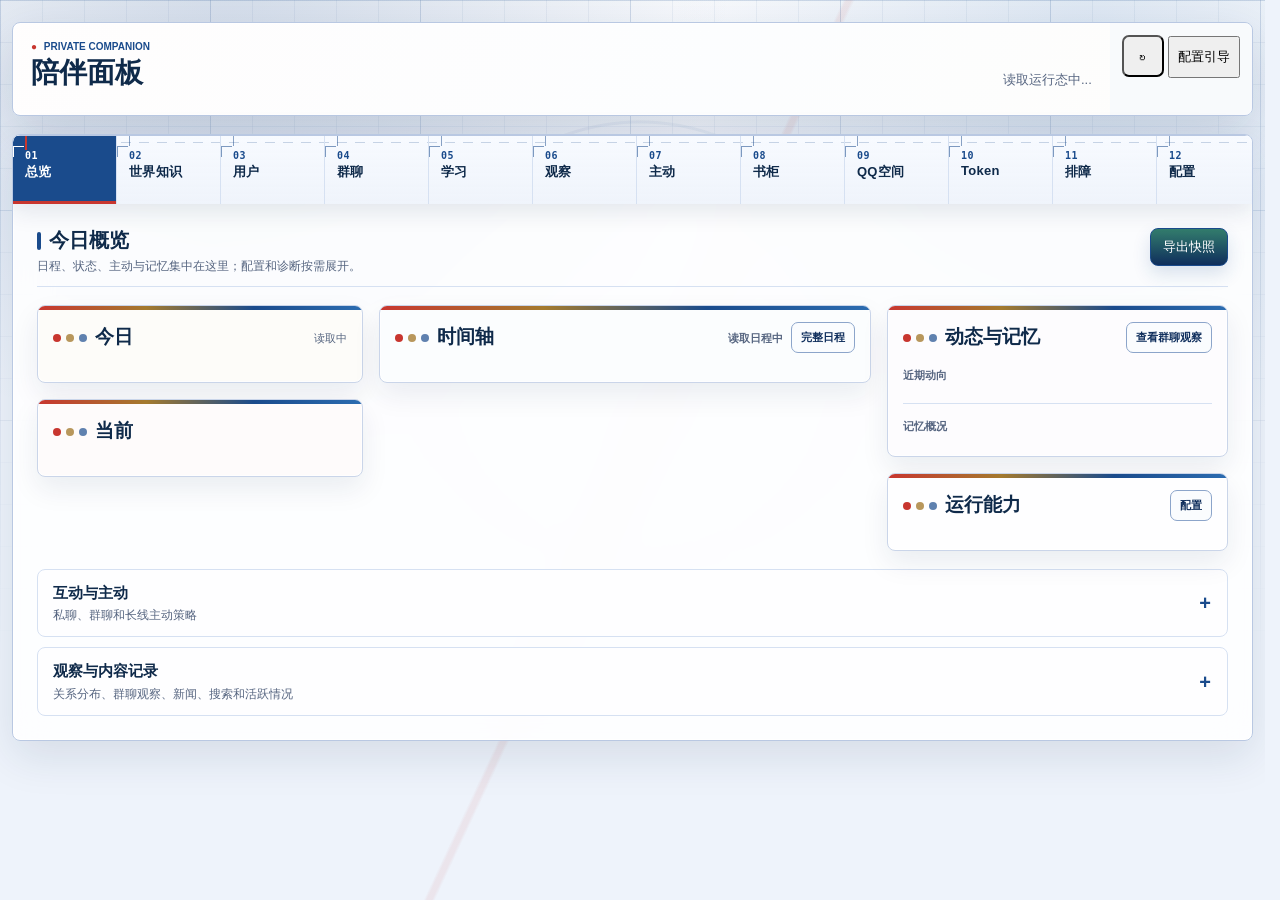
==== pages/陪伴面板/index.html @ 1900436b "feat(ui): redesign world knowledge and user workspaces" ====
<!doctype html>
<html lang="zh-CN">
<head>
  <meta charset="UTF-8" />
  <meta name="viewport" content="width=device-width, initial-scale=1.0" />
  <title>陪伴面板</title>
  <style id="panel-asset-guard">
    html:not(.pc-assets-ready) body > :not(.asset-load-fallback) {
      display: none !important;
    }

    .asset-load-fallback {
      min-height: 100vh;
      box-sizing: border-box;
      display: grid;
      place-items: center;
      padding: 24px;
      background: #f4f6f8;
      color: #172033;
      font-family: "Segoe UI", "Microsoft YaHei UI", "Microsoft YaHei", sans-serif;
    }

    .asset-load-fallback__content {
      width: min(100%, 440px);
      box-sizing: border-box;
      border: 1px solid #d8dee8;
      border-radius: 8px;
      padding: 22px;
      background: #fff;
      box-shadow: 0 12px 32px rgba(23, 32, 51, 0.08);
    }

    .asset-load-fallback__state {
      width: 28px;
      height: 4px;
      margin-bottom: 18px;
      border-radius: 2px;
      background: #1a5fb4;
      animation: panel-loading-pulse 1.2s ease-in-out infinite alternate;
    }

    .asset-load-fallback h1 {
      margin: 0;
      font-size: 20px;
      line-height: 1.35;
      letter-spacing: 0;
    }

    .asset-load-fallback p {
      margin: 9px 0 0;
      color: #5b6474;
      font-size: 14px;
      line-height: 1.65;
    }

    .asset-load-fallback__stalled,
    .asset-load-fallback button {
      display: none;
    }

    html.pc-assets-stalled .asset-load-fallback__pending {
      display: none;
    }

    html.pc-assets-stalled .asset-load-fallback__stalled {
      display: inline;
    }

    html.pc-assets-stalled .asset-load-fallback__state {
      background: #b5473c;
      animation: none;
    }

    html.pc-assets-stalled .asset-load-fallback button {
      min-height: 40px;
      display: inline-flex;
      align-items: center;
      gap: 7px;
      margin-top: 18px;
      border: 1px solid #1a5fb4;
      border-radius: 6px;
      padding: 0 14px;
      background: #1a5fb4;
      color: #fff;
      font: inherit;
      font-weight: 700;
      cursor: pointer;
    }

    html.pc-assets-ready .asset-load-fallback {
      display: none;
    }

    @keyframes panel-loading-pulse {
      from { opacity: 0.42; transform: scaleX(0.6); transform-origin: left; }
      to { opacity: 1; transform: scaleX(1); transform-origin: left; }
    }
  </style>
  <link rel="stylesheet" href="./app.css?v=20260808-world-users-overview-v6" />
  <!-- Keep the structured roleplay form readable while a WebUI asset is being refreshed. -->
  <style id="roleplay-layout-fallback">
    .roleplay-form,
    .persona-standard-grid,
    .blueprint-standard-grid,
    .user-standard-grid,
    .roleplay-appearance-group {
      min-width: 0;
    }

    .roleplay-form {
      display: grid;
      grid-template-columns: minmax(0, 1fr);
      gap: 16px;
    }

    .roleplay-studio[data-roleplay-mode="standard"] .roleplay-freeform,
    .roleplay-studio[data-roleplay-mode="freeform"] .roleplay-standard {
      display: none;
    }

    .persona-standard-grid,
    .blueprint-standard-grid,
    .user-standard-grid {
      display: grid;
      grid-template-columns: repeat(2, minmax(0, 1fr));
      gap: 12px;
    }

    .roleplay-appearance-group {
      display: grid;
      grid-column: 1 / -1;
      grid-template-columns: repeat(2, minmax(0, 1fr));
      gap: 12px;
    }

    .persona-standard-grid > label,
    .blueprint-standard-grid > label,
    .user-standard-grid > label,
    .roleplay-appearance-group > label {
      display: grid;
      min-width: 0;
      gap: 7px;
    }

    .persona-standard-grid textarea,
    .blueprint-standard-grid textarea,
    .user-standard-grid textarea,
    .roleplay-appearance-group textarea {
      display: block;
      width: 100%;
      min-width: 0;
      box-sizing: border-box;
    }

    @media (max-width: 760px) {
      .persona-standard-grid,
      .blueprint-standard-grid,
      .user-standard-grid,
      .roleplay-appearance-group {
        grid-template-columns: 1fr;
      }
    }
  </style>
  <link rel="stylesheet" href="./css/header-tools.css?v=20260713-font-options" />
  <link rel="stylesheet" href="./css/qzone-mobile.css?v=20260711-qzone-image-preview" />
  <link rel="stylesheet" href="./css/polish.css?v=20260808-world-users-overview-v6" />
  <script>
    (function () {
      try {
        var theme = localStorage.getItem("pc_theme") || "classic";
        var font = localStorage.getItem("pc_font") || "original";
        var allowedThemes = ["classic", "warm", "forest", "sakura", "ocean", "lavender", "ink", "sunset"];
        if (allowedThemes.indexOf(theme) === -1) theme = "classic";
        var allowedFonts = ["original", "yahei", "dengxian", "source_han", "simsun", "kaiti", "fangsong", "cheng"];
        if (allowedFonts.indexOf(font) === -1) font = "original";
        document.documentElement.dataset.theme = theme;
        document.documentElement.dataset.pageFont = font;
      } catch (e) {}
    })();
  </script>
  <script>
    (function () {
      var root = document.documentElement;
      var stalledTimer = 0;

      function panelAssetsReady() {
        var cssReady = "";
        try {
          cssReady = getComputedStyle(root).getPropertyValue("--pc-panel-css-ready").trim();
        } catch (error) {}
        if (cssReady !== "1" || root.dataset.pcAppLoaded !== "1") return false;
        root.classList.remove("pc-assets-stalled");
        root.classList.add("pc-assets-ready");
        if (stalledTimer) window.clearTimeout(stalledTimer);
        return true;
      }

      window.addEventListener("pc-panel-app-ready", panelAssetsReady);
      window.addEventListener("load", panelAssetsReady);
      document.addEventListener("DOMContentLoaded", function () {
        var retryButton = document.getElementById("panelAssetRetryBtn");
        if (retryButton) retryButton.addEventListener("click", function () { window.location.reload(); });
        panelAssetsReady();
      });
      stalledTimer = window.setTimeout(function () {
        if (!panelAssetsReady()) root.classList.add("pc-assets-stalled");
      }, 5000);
    })();
  </script>
</head>
<body>
  <section class="asset-load-fallback" role="status" aria-live="polite">
    <div class="asset-load-fallback__content">
      <div class="asset-load-fallback__state" aria-hidden="true"></div>
      <h1>
        <span class="asset-load-fallback__pending">正在加载陪伴面板</span>
        <span class="asset-load-fallback__stalled">页面资源未加载</span>
      </h1>
      <p class="asset-load-fallback__pending">正在准备配置与运行状态，请稍候。</p>
      <p class="asset-load-fallback__stalled">页面链接或静态资源凭证可能已过期。请重新加载；若仍未恢复，请关闭后重新打开拓展页。</p>
      <button id="panelAssetRetryBtn" type="button"><span aria-hidden="true">↻</span><span>重新加载</span></button>
    </div>
  </section>
  <main class="shell">
    <section class="folio">
      <div class="folio-meta">
        <div class="folio-heading">
          <div>
            <div class="folio-eyebrow"><b>●</b> PRIVATE COMPANION</div>
            <h1 class="folio-title">陪伴面板</h1>
          </div>
          <p id="subtitle">读取运行态中...</p>
        </div>
        <div class="folio-stats" id="stats"></div>
      </div>

      <div class="folio-plate" aria-label="今日穿搭">
        <img id="dailyOutfitLogo" class="daily-outfit-logo" alt="" />
      </div>

      <div class="folio-tools">
        <button id="refreshBtn" class="seal" title="刷新" aria-label="刷新">
          <span class="seal-mark">↻</span>
          <small>REFRESH</small>
        </button>
        <button id="setupGuideStartBtn" class="setup-guide-entry" type="button" data-setup-guide-open>配置引导</button>
      </div>
    </section>

    <section class="layout">
      <nav class="annotations" aria-label="视图">
        <div class="annot-axis" aria-hidden="true"></div>
        <button class="tab is-active" data-tab="dashboard"><i>01</i><span>总览</span></button>
        <button class="tab" data-tab="roleplay"><i>02</i><span>世界知识</span></button>
        <button class="tab" data-tab="private"><i>03</i><span>用户</span></button>
        <button class="tab" data-tab="group"><i>04</i><span>群聊</span></button>
        <button class="tab" data-tab="learning"><i>05</i><span>学习</span></button>
        <button class="tab" data-tab="memory"><i>06</i><span>观察</span></button>
        <button class="tab" data-tab="proactive"><i>07</i><span>主动</span></button>
        <button class="tab" data-tab="bookshelf"><i>08</i><span>书柜</span></button>
        <button class="tab" data-tab="qzone"><i>09</i><span>QQ空间</span></button>
        <button class="tab" data-tab="tokens"><i>10</i><span>Token</span></button>
        <button class="tab" data-tab="troubleshooting"><i>11</i><span>排障</span></button>
        <button class="tab" data-tab="config"><i>12</i><span>配置</span></button>
        <button class="tab" data-tab="models"><i>13</i><span>模型</span></button>
        <button class="tab" data-tab="experimental"><i>14</i><span>实验</span></button>
      </nav>

      <section class="panel dashboard-overview is-active" id="panel-dashboard">
        <div class="section-head dashboard-overview-head">
          <div>
            <h2>今日概览</h2>
            <p class="section-desc">日程、状态、主动与记忆集中在这里；配置和诊断按需展开。</p>
          </div>
          <div class="actions compact">
            <button id="exportSnapshotBtn" type="button">导出快照</button>
          </div>
        </div>
        <section class="dashboard-life-desk" aria-label="今日生活工作台">
          <aside class="dashboard-life-column dashboard-life-column-left">
            <article class="life-desk-card life-desk-today">
              <div class="life-desk-card-head">
                <div><span class="life-desk-dot"></span><h3>今日</h3></div>
                <small id="dashboardLifeDate">读取中</small>
              </div>
              <div id="dashboardTodayFacts" class="life-fact-grid"></div>
            </article>
            <article class="life-desk-card life-desk-current">
              <div class="life-desk-card-head">
                <div><span class="life-desk-dot"></span><h3>当前</h3></div>
              </div>
              <div id="dashboardCurrentState" class="life-current-state"></div>
            </article>
          </aside>

          <section class="dashboard-life-column dashboard-life-column-main">
            <article class="life-desk-card life-desk-timeline">
              <div class="life-desk-card-head">
                <div><span class="life-desk-dot"></span><h3>时间轴</h3></div>
                <div class="life-timeline-head-actions">
                  <small id="dashboardTimelineMeta">读取日程中</small>
                  <button type="button" class="life-desk-link" data-jump-tab="memory">完整日程</button>
                </div>
              </div>
              <ol id="dashboardTimelinePreview" class="life-timeline-preview"></ol>
            </article>
          </section>

          <aside class="dashboard-life-column dashboard-life-column-right">
            <article class="life-desk-card life-desk-memory">
              <div class="life-desk-card-head">
                <div><span class="life-desk-dot"></span><h3>动态与记忆</h3></div>
                <button type="button" class="life-desk-link" data-jump-tab="group">查看群聊观察</button>
              </div>
              <section class="life-side-section">
                <h4>近期动向</h4>
                <div id="dashboardPulse" class="dashboard-pulse life-side-pulse"></div>
              </section>
              <section class="life-side-section">
                <h4>记忆概况</h4>
                <div id="dashboardMemoryDrawer" class="life-memory-drawer"></div>
              </section>
            </article>
            <article class="life-desk-card life-desk-capabilities">
              <div class="life-desk-card-head">
                <div><span class="life-desk-dot"></span><h3>运行能力</h3></div>
                <button type="button" class="life-desk-link" data-jump-tab="config">配置</button>
              </div>
              <div id="dashboardCapabilitySummary" class="life-capability-list"></div>
            </article>
          </aside>
        </section>
        <section class="dashboard-secondary" aria-label="更多运行信息">
          <details class="dashboard-disclosure">
            <summary>
              <span><b>互动与主动</b><small>私聊、群聊和长线主动策略</small></span>
            </summary>
            <div class="dashboard-grid dashboard-workspace dashboard-strategy-workspace">
              <article class="dashboard-strategy-card dashboard-private-strategy">
                <h2>私聊策略</h2>
                <div id="privateConfig"></div>
              </article>
              <article class="dashboard-strategy-card dashboard-group-strategy">
                <h2>群聊策略</h2>
                <div id="groupConfig"></div>
              </article>
              <article class="dashboard-strategy-card dashboard-long-strategy">
                <h2>长线主动</h2>
                <div id="longTermConfig"></div>
              </article>
            </div>
          </details>

          <details class="dashboard-disclosure">
            <summary>
              <span><b>观察与内容记录</b><small>关系分布、群聊观察、新闻、搜索和活跃情况</small></span>
            </summary>
            <div class="dashboard-grid dashboard-workspace dashboard-observation-workspace">
              <article class="dashboard-chart-card dashboard-relationship-chart">
                <h2>私聊关系分布</h2>
                <div id="relationshipChart" class="chart-box"></div>
              </article>
              <article class="dashboard-chart-card dashboard-group-chart">
                <h2>群聊观测分布</h2>
                <div id="groupBubbleChart" class="chart-box"></div>
              </article>
              <article class="dashboard-insight-card" id="dashboardNewsCard">
                <h2>今日新闻见闻</h2>
                <div id="newsInsightPanel" class="insight-panel"></div>
              </article>
              <article class="dashboard-insight-card" id="dashboardWebExplorationCard">
                <h2>主动搜索记录</h2>
                <div id="webExplorationPanel" class="insight-panel"></div>
              </article>
              <article class="dashboard-activity-card">
                <h2>最近活跃热力</h2>
                <div id="activityHeatmap" class="heatmap"></div>
              </article>
            </div>
          </details>
        </section>
      </section>

      <section class="panel" id="panel-roleplay">
        <div class="section-head">
          <div>
            <h2>世界知识</h2>
            <span class="muted">整理角色和世界背景，作为陪伴行为的稳定参考。</span>
          </div>
          <div class="world-page-actions">
            <span class="world-save-state" id="worldSaveState">已同步</span>
            <button type="button" class="ghost-button" id="worldPreviewToggle" aria-expanded="false">预览</button>
            <button type="submit" form="roleplayProfileForm" class="primary-button">保存</button>
          </div>
        </div>
        <div class="world-knowledge-brief" aria-label="人格与世界知识区别">
          <section>
            <b>主回复人格</b>
            <span>AstrBot 当前人格或插件指定人格，决定 Bot 在私聊和群聊里“是谁、怎么说话”。</span>
          </section>
          <section>
            <b>世界知识</b>
            <span>本页资料只作为日程、状态、主动动机、日记、识图、生图和世界观转写的背景补充。</span>
          </section>
          <section>
            <b>群聊边界</b>
            <span>这里不会直接覆盖群聊人格；只有相关功能注入背景时才会被当作线索参考。</span>
          </section>
        </div>
        <details class="persona-import-panel">
          <summary tabindex="0">
            <span class="persona-import-heading">
              <b>快速从已有人格导入</b>
              <span>读取 AstrBot 当前人格，生成可检查、可编辑的世界知识草稿。</span>
            </span>
            <span class="persona-import-source">
              <small>当前来源</small>
              <strong id="currentPersonaDisplay" aria-live="polite">读取中...</strong>
            </span>
            <span class="persona-import-chevron" aria-hidden="true"></span>
          </summary>
          <div class="persona-import-body">
            <p class="persona-import-note">人格来源只读；需要切换时，请在 AstrBot 插件配置的“插件指定人格 ID”中选择，留空则继承 AstrBot 当前默认人格。</p>
            <div class="persona-draft-actions">
              <fieldset class="persona-draft-scope">
                <legend>选择导入内容</legend>
                <div class="persona-draft-scope-options">
                  <label>
                    <input type="checkbox" data-roleplay-draft-scope="persona" checked />
                    <span><b>角色资料</b><small>身份、外观与性格</small></span>
                  </label>
                  <label>
                    <input type="checkbox" data-roleplay-draft-scope="world" />
                    <span><b>世界观资料</b><small>背景、规则与场景</small></span>
                  </label>
                  <label>
                    <input type="checkbox" data-roleplay-draft-scope="user" />
                    <span><b>用户与关系</b><small>称呼、关系与互动</small></span>
                  </label>
                </div>
              </fieldset>
              <div class="persona-draft-submit">
                <button type="button" id="generateRoleplayDraftBtn">生成导入草稿</button>
                <p>仅提取人格中明确写出的信息。生成后先预览，再决定是否填入；不会自动保存或修改 AstrBot 人格。</p>
              </div>
            </div>
            <div id="roleplayPersonaDraftPanel" class="persona-draft-panel" hidden></div>
          </div>
        </details>
        <article class="roleplay-studio module-card world-workspace" data-roleplay-mode="standard">
          <aside class="world-outline" aria-label="世界知识章节">
            <span class="world-outline-label">知识目录</span>
            <button type="button" class="world-outline-item is-active" data-world-section="persona"><span>01</span>角色设定</button>
            <button type="button" class="world-outline-item" data-world-section="world"><span>02</span>世界设定</button>
            <button type="button" class="world-outline-item" data-world-section="sources"><span>03</span>引用资料</button>
            <button type="button" class="world-outline-item" data-world-section="advanced"><span>04</span>关系资料</button>
          </aside>
          <div class="module-card-head">
            <div>
              <h2>世界知识工作台</h2>
              <span class="section-desc">把角色资料、世界观和用户关系整理成插件可引用的背景材料；不会覆盖 AstrBot 主人格。</span>
            </div>
            <span class="module-badge">知识</span>
          </div>
          <div class="roleplay-mode-switch" role="group" aria-label="设定填写模式">
            <button type="button" data-roleplay-mode="freeform">旧版文案</button>
            <button type="button" class="is-active" data-roleplay-mode="standard">标准化填写</button>
          </div>
          <form id="roleplayProfileForm" class="roleplay-form world-editor">
            <section class="persona-card is-active" data-world-panel="persona">
              <div class="persona-card-head">
                <span class="persona-avatar" aria-hidden="true">设</span>
                <div>
                  <h3>角色资料</h3>
                  <p>外观、身份、日常习惯和关键细节；供日程、状态、识图、生图和主动行为参考，不是聊天人格全文。</p>
                </div>
                <button type="button" class="roleplay-example-btn" data-roleplay-example="persona">填入示例</button>
              </div>
              <input name="bot_name" type="hidden" />
              <input name="default_style" type="hidden" />
              <input name="roleplay_knowledge_source_ids" type="hidden" />
              <label class="roleplay-textarea roleplay-freeform">角色资料补充
                <textarea name="schedule_persona_prompt" rows="10" placeholder="姓名：
种族：
生日：
性别：
识别点：
发型发色：
瞳色：
服饰风格：
职业/身份：
性格描述：
核心欲望/目标：
爱好：
禁忌：
关键设定：
其他补充信息："></textarea>
              </label>
              <div class="roleplay-standard persona-standard-grid">
                <fieldset class="roleplay-field-group roleplay-identity-group">
                  <legend>基础身份</legend>
                  <label>姓名 <textarea data-roleplay-persona-part="name" rows="2"></textarea></label>
                  <label>种族 <textarea data-roleplay-persona-part="species" rows="2"></textarea></label>
                  <label>生日 <textarea data-roleplay-persona-part="age" rows="2"></textarea></label>
                  <label>性别 <textarea data-roleplay-persona-part="gender" rows="2"></textarea></label>
                </fieldset>
                <div class="roleplay-appearance-group">
                  <h4>外貌信息</h4>
                  <label>识别点 <textarea data-roleplay-persona-part="appearance" rows="2"></textarea></label>
                  <label>发型发色 <textarea data-roleplay-persona-part="hair" rows="2"></textarea></label>
                  <label>瞳色 <textarea data-roleplay-persona-part="eyes" rows="2"></textarea></label>
                  <label>服饰风格 <textarea data-roleplay-persona-part="clothing" rows="2"></textarea></label>
                </div>
                <fieldset class="roleplay-field-group roleplay-character-group">
                  <legend>性格与生活</legend>
                  <label>职业/身份 <textarea data-roleplay-persona-part="identity" rows="2"></textarea></label>
                  <label>性格描述 <textarea data-roleplay-persona-part="personality" rows="2"></textarea></label>
                  <label>核心欲望/目标 <textarea data-roleplay-persona-part="desire" rows="2"></textarea></label>
                  <label>爱好 <textarea data-roleplay-persona-part="hobbies" rows="2"></textarea></label>
                  <label class="wide-field">禁忌 <textarea data-roleplay-persona-part="taboo" rows="2"></textarea></label>
                </fieldset>
                <details class="roleplay-deep-setting">
                  <summary><span><b>深入设定（可选）</b><small>关键背景和无法归入上方字段的补充。</small></span></summary>
                  <div class="roleplay-deep-setting-grid">
                    <label>关键设定 <textarea data-roleplay-persona-part="key_lore" rows="3"></textarea></label>
                    <label>其他补充信息 <textarea data-roleplay-persona-part="extra" rows="3"></textarea></label>
                  </div>
                </details>
              </div>
              <details class="roleplay-visual-identity-extra">
                <summary>
                  <span><b>特殊图像身份线索（可选）</b><small>只补充上方外貌字段无法表达的识别信息。</small></span>
                </summary>
                <label class="roleplay-textarea">头像、截图与二创识别线索
                  <textarea name="private_image_self_recognition_hint" rows="4" placeholder="例如：常用头像的构图或标志；聊天截图中使用的昵称；OC / 二创形象的别名；表情包固定签名或水印。
不要重复填写发色、瞳色、服装等上方已有外貌信息，也不要填写用户资料。"></textarea>
                </label>
              </details>
            </section>

            <section class="world-blueprint is-hidden" data-world-panel="world">
              <div class="blueprint-head">
                <div>
                  <span>世界蓝图</span>
                  <h3>世界观蓝图</h3>
                </div>
                <button type="button" class="roleplay-example-btn" data-roleplay-example="world">填入示例</button>
                <label>适配模式
                  <select name="worldview_adaptation_mode">
                    <option value="auto">自动</option>
                    <option value="modern">现代日常</option>
                    <option value="fantasy">幻想世界</option>
                    <option value="sci_fi">科幻世界</option>
                    <option value="custom">自定义</option>
                    <option value="off">关闭</option>
                  </select>
                </label>
              </div>
              <div class="blueprint-grid">
                <label class="roleplay-textarea roleplay-freeform">世界观/生活背景
                  <textarea name="schedule_worldview_prompt" rows="8" placeholder="所处世界：
时代背景：
基本法则/基调：
特殊规则：
主要活动场景：
世界观关系网：
其他补充信息："></textarea>
                </label>
                <label class="roleplay-textarea roleplay-freeform">世界观翻译提示
                  <textarea name="worldview_adaptation_prompt" rows="8" placeholder="可选。只有需要把现实平台换成世界观称呼时再填，例如：
群聊 = 公会闲谈
识屏 = 水晶映像
B站 = 影像记录
QQ空间 = 公开札记
书柜 = 行囊书匣"></textarea>
                </label>
                <div class="roleplay-standard blueprint-standard-grid">
                  <fieldset class="roleplay-field-group roleplay-world-foundation-group">
                    <legend>世界基础</legend>
                    <label>所处世界 <textarea data-roleplay-world-part="world" rows="2"></textarea></label>
                    <label>时代背景 <textarea data-roleplay-world-part="era" rows="2"></textarea></label>
                    <label>基本法则/基调 <textarea data-roleplay-world-part="tone" rows="2"></textarea></label>
                    <label>特殊规则 <textarea data-roleplay-world-part="rules" rows="2"></textarea></label>
                  </fieldset>
                  <details class="roleplay-deep-setting">
                    <summary><span><b>场景与关系（按需补充）</b><small>只有设定涉及固定场景、阵营或人物网络时才需要填写。</small></span></summary>
                    <div class="roleplay-deep-setting-grid">
                      <label>主要活动场景 <textarea data-roleplay-world-part="scenes" rows="3"></textarea></label>
                      <label>世界观关系网 <textarea data-roleplay-world-part="network" rows="3"></textarea></label>
                      <label class="wide-field">其他补充信息 <textarea data-roleplay-world-part="extra" rows="3"></textarea></label>
                    </div>
                  </details>
                </div>
                <details class="roleplay-standard translation-collapsible">
                  <summary class="translation-summary">
                    <div class="translation-summary-text">
                      <b>平台称呼转写（可选）</b>
                      <span>只有角色世界观需要把"群聊、识屏、B站、QQ空间、书柜"换成设定内说法时再填；普通现代日常可以全部留空。</span>
                    </div>
                  </summary>
                  <div class="roleplay-standard translation-standard-grid">
                    <label>群聊（可选） <input data-roleplay-translation-part="群聊" placeholder="可留空，例如 公会闲谈" /></label>
                    <label>识屏（可选） <input data-roleplay-translation-part="识屏" placeholder="可留空，例如 水晶映像" /></label>
                    <label>B站（可选） <input data-roleplay-translation-part="B站" placeholder="可留空，例如 影像记录" /></label>
                    <label>QQ空间（可选） <input data-roleplay-translation-part="QQ空间" placeholder="可留空，例如 公开札记" /></label>
                    <label>书柜（可选） <input data-roleplay-translation-part="书柜" placeholder="可留空，例如 行囊书匣" /></label>
                  </div>
                </details>
              </div>
            </section>

            <section class="roleplay-knowledge-panel world-source-section is-hidden" data-world-panel="sources">
                <div class="roleplay-knowledge-head">
                  <div>
                    <h4>AstrBot 知识库参考</h4>
                    <p>选择已有知识库或文档，给日程模拟和世界观适配提供背景。</p>
                  </div>
                  <span id="roleplayKnowledgeCount" class="module-badge">0</span>
                </div>
                <div id="roleplayKnowledgeSources" class="roleplay-knowledge-list"></div>
            </section>

            <section class="roleplay-user-card is-hidden" data-world-panel="advanced">
              <div>
                <h3>用户与关系资料</h3>
                <p>稳定称呼、关系和相处方式；用于理解这位用户，不会覆盖群聊里其他人的身份。</p>
              </div>
              <button type="button" class="roleplay-example-btn" data-roleplay-example="user">填入示例</button>
              <div class="roleplay-user-fields">
                <label>对用户的称呼 <input name="default_nickname" /></label>
              </div>
              <label class="roleplay-textarea roleplay-freeform">用户与关系补充
                <textarea name="roleplay_user_profile_prompt" rows="5" placeholder="对用户的称呼：
用户性别：
用户生日：
用户职业：
是角色的XX：
与角色的相处方式：
其他补充信息："></textarea>
              </label>
              <div class="roleplay-standard user-standard-grid">
                <label>性别 <textarea data-roleplay-user-part="user_gender" rows="2"></textarea></label>
                <label>生日 <textarea data-roleplay-user-part="user_age" rows="2"></textarea></label>
                <label>职业 <textarea data-roleplay-user-part="user_occupation" rows="2"></textarea></label>
                <label>是角色的XX <textarea data-roleplay-user-part="role_relation" rows="2"></textarea></label>
                <label>与角色的相处方式 <textarea data-roleplay-user-part="interaction" rows="2"></textarea></label>
                <label class="wide-field">其他补充信息 <textarea data-roleplay-user-part="extra" rows="2"></textarea></label>
              </div>
            </section>

            <button type="submit" class="world-save-button">保存世界知识</button>
          </form>
          <aside class="world-preview" id="worldPreview" hidden>
            <div class="world-preview-head"><span>生效预览</span><button type="button" class="icon-button" id="worldPreviewClose" aria-label="关闭预览">×</button></div>
            <p class="muted">这里显示当前章节将提供给陪伴功能的背景摘要。</p>
            <div class="world-preview-content" id="worldPreviewContent">选择一个章节后查看摘要。</div>
          </aside>
        </article>
      </section>

      <section class="panel" id="panel-private">
        <div class="section-head">
          <div>
            <h2>用户档案</h2>
            <p class="section-desc">统一管理私聊用户和未来接入的群聊成员；先看状态，再进入详情调整。</p>
          </div>
          <div class="user-page-actions">
            <label class="user-search-wrap"><span aria-hidden="true">⌕</span><input id="userFilter" type="search" placeholder="搜索名称、ID、别名" /></label>
            <button type="button" class="ghost-button" id="userFilterToggle">筛选</button>
          </div>
        </div>
        <div class="user-filter-panel" id="userFilterPanel" hidden>
          <label>来源 <select id="userScopeFilter"><option value="all">全部身份</option><option value="private">私聊用户</option><option value="group">群聊成员（即将支持）</option></select></label>
          <label>状态 <select id="userStatusFilter"><option value="all">全部状态</option><option value="enabled">已启用</option><option value="disabled">已停用</option></select></label>
          <span class="muted">筛选只影响左侧目录，不会改变用户数据。</span>
        </div>
        <div class="user-workspace">
          <aside class="user-roster" aria-label="用户目录">
            <div class="user-roster-head"><div><span class="eyebrow">PEOPLE</span><h3>成员目录</h3></div><span id="userRosterCount" class="count-pill">0</span></div>
            <div id="userRows" class="user-roster-list"></div>
            <div class="user-roster-footer">
              <button type="button" class="secondary-button" id="addUserOpen">＋ 新增用户</button>
              <button type="button" class="text-button" id="aliasManageOpen">管理身份归并</button>
            </div>
          </aside>
          <main class="user-detail-shell">
            <article class="detail" id="userDetail"></article>
          </main>
        </div>
        <dialog id="addUserDialog" class="pc-dialog">
          <form id="addUserForm" class="stack-form" method="dialog">
            <header><div><span class="eyebrow">NEW PERSON</span><h3>新增用户</h3><p>先建立身份，之后可以在详情中补充关系和陪伴策略。</p></div><button type="button" class="icon-button" data-dialog-close aria-label="关闭">×</button></header>
            <label>用户 ID <input name="user_id" placeholder="QQ 号或 openid" required /></label>
            <label>称呼 <input name="nickname" placeholder="可选" /></label>
            <footer><button type="button" class="secondary-button" data-dialog-close>取消</button><button type="submit" class="primary-button">新增用户</button></footer>
          </form>
        </dialog>
        <dialog id="aliasManageDialog" class="pc-dialog">
          <form id="privateAliasForm" class="stack-form" method="dialog">
            <header><div><span class="eyebrow">IDENTITY MAP</span><h3>身份归并</h3><p>将临时平台身份映射到同一个主用户。</p></div><button type="button" class="icon-button" data-dialog-close aria-label="关闭">×</button></header>
            <label>归并规则 <textarea name="private_user_aliases" rows="5" placeholder="临时ID=主用户ID&#10;机器人侧ID=主用户ID"></textarea></label>
            <footer><button type="button" class="secondary-button" data-dialog-close>取消</button><button type="submit" class="primary-button">保存归并规则</button></footer>
          </form>
        </dialog>
      </section>

      <section class="panel learning-page" id="panel-learning">
        <header class="learning-page-head">
          <div>
            <span class="learning-page-kicker">LEARNING · REVIEW · RELATION</span>
            <h2>学习工作台</h2>
            <p class="section-desc">集中管理技能成长、表达规则与社交关系；表达规则通过审核后才会参与回复。</p>
          </div>
          <span class="learning-page-status">审核后使用</span>
        </header>
        <nav id="learningSummary" class="learning-summary-board" role="tablist" aria-label="学习工作台导航"></nav>

        <section id="learningPanelSkills" class="learning-section" role="tabpanel" aria-labelledby="learningTabSkills" data-learning-section-panel="skills" hidden>
          <header class="learning-section-head">
            <div><span>能力成长</span><h3>技能学习</h3></div>
            <p>检视 Bot 已经掌握的能力、熟练度和成长状态。</p>
          </header>
          <article id="skillGrowthModule" class="learning-workspace-surface learning-growth-section" aria-label="技能成长管理">
            <details class="skill-manage-drawer">
              <summary>新增或管理技能</summary>
              <form id="skillAddForm" class="inline-form manage-form skill-add-form">
                <label>技能 <input name="name" maxlength="32" required /></label>
                <label>分类 <input name="category" maxlength="20" placeholder="能力" /></label>
                <label>等级
                  <select name="level">
                    <option value="1">还不太熟</option>
                    <option value="2">能慢慢试</option>
                    <option value="3">能自己做</option>
                    <option value="4">已经顺手</option>
                    <option value="5">很拿手</option>
                    <option value="6">有自己的办法</option>
                  </select>
                </label>
                <label>关键词 <input name="keywords" maxlength="160" placeholder="逗号分隔" /></label>
                <label>别名 <input name="aliases" maxlength="160" placeholder="同义叫法，逗号分隔" /></label>
                <button type="submit">新增技能</button>
              </form>
            </details>
            <div id="skillGrowthPanel" class="skill-growth-panel"></div>
          </article>
        </section>

        <section id="learningPanelExpressions" class="learning-section" role="tabpanel" aria-labelledby="learningTabExpressions" data-learning-section-panel="expressions">
          <header class="learning-section-head expression-learning-head">
            <div><span>说法与句法</span><h3>表达学习</h3></div>
            <div class="expression-view-tabs" role="tablist" aria-label="表达学习页面">
              <button id="expressionViewLibraryTab" type="button" role="tab" aria-selected="true" data-expression-view="library">表达库</button>
              <button id="expressionViewReviewTab" type="button" role="tab" aria-selected="false" tabindex="-1" data-expression-view="review">审核队列 <span id="expressionReviewCount">0</span></button>
            </div>
          </header>
          <section class="expression-view-panel" role="tabpanel" aria-labelledby="expressionViewLibraryTab" data-expression-view-panel="library">
            <section id="expressionScopeManager" class="expression-scope-manager" aria-label="表达方式学习范围"></section>
            <article id="expressionLibraryModule" class="learning-workspace-surface learning-expression-library-section" aria-label="统一表达学习库">
              <article id="expressionLibrary" class="expression-library-shell"></article>
            </article>
          </section>
          <section class="expression-view-panel" role="tabpanel" aria-labelledby="expressionViewReviewTab" data-expression-view-panel="review" hidden>
            <article id="expressionReviewWorkspace" class="expression-review-workspace" aria-label="表达规则审核工作区"></article>
          </section>
        </section>

        <section id="learningPanelSocial" class="learning-section relationship-workspace" role="tabpanel" aria-labelledby="learningTabSocial" data-learning-section-panel="social" hidden data-retired-worldbook="true">
          <div class="section-head relationship-head learning-section-head">
            <div>
              <span class="relationship-kicker">IDENTITY · CONTEXT · BOUNDARY</span>
              <h3>社交关系网</h3>
              <p class="section-desc">用明确身份、别名与边界资料辅助群聊判断；待确认观察不会自动写入长期记忆。</p>
            </div>
            <div class="actions compact">
              <button id="worldbookImportBtn" type="button">同步资料</button>
              <button id="worldbookClearPendingBtn" type="button" class="danger-outline">清理待确认观察</button>
            </div>
          </div>

          <div id="worldbookSummary" class="worldbook-summary relationship-summary"></div>

          <div class="relationship-commandbar">
            <label class="relationship-search">
              <span>查找成员</span>
              <input id="worldbookMemberFilter" type="search" placeholder="QQ、B站身份、名称、别名或群名片" />
            </label>
            <span id="worldbookSourceFiles" class="relationship-source muted"></span>
          </div>

          <div class="relationship-workspace-grid">
            <article class="relationship-roster">
              <div class="relationship-section-head">
                <div><span>成员目录</span><h3>关系节点</h3></div>
                <span id="worldbookMemberCount" class="relationship-count muted"></span>
              </div>
              <details class="relationship-create">
                <summary>新增关系节点</summary>
                <form id="worldbookAddMemberForm" class="inline-form manage-form">
                  <label>身份键 <input name="user_id" placeholder="QQ 号或 bili:UID" required /></label>
                  <label>名称 <input name="name" placeholder="成员显示名" /></label>
                  <label>优先级 <input name="priority" type="number" value="120" /></label>
                  <button type="submit">新增节点</button>
                </form>
              </details>
              <div id="worldbookMembers" class="worldbook-members relationship-member-list"></div>
            </article>

            <aside class="relationship-sidebar">
              <article class="relationship-context-card">
                <div class="relationship-section-head compact"><div><span>群上下文</span><h3>群资料</h3></div></div>
                <form id="worldbookAddGroupForm" class="stack-form compact-manage-form">
                  <label>群号 <input name="group_id" placeholder="例如 987654321" required /></label>
                  <label>名称 <input name="name" placeholder="群资料名称" /></label>
                  <button type="submit">新增群资料</button>
                </form>
                <div id="worldbookGroups" class="worldbook-groups"></div>
              </article>

              <article class="relationship-import-card">
                <div class="relationship-section-head compact"><div><span>数据健康</span><h3>同步状态</h3></div></div>
                <dl id="worldbookImportState" class="relationship-import-state"></dl>
              </article>
            </aside>
          </div>
        </section>
      </section>

      <section class="panel" id="panel-group">
        <div class="group-page-head">
          <div>
            <h2>群聊观测</h2>
            <span class="muted">管理群聊观察、名单状态、话题线和插话反馈</span>
          </div>
          <input id="groupFilter" type="search" placeholder="筛选群 ID / 群名" />
        </div>
        <div class="group-add-card">
          <form id="addGroupForm" class="inline-form manage-form">
            <label>群 ID / UMO <input name="group_id" placeholder="群号、group_openid 或 GroupMessage UMO" required /></label>
            <label>群名称 <input name="group_name" placeholder="可选" maxlength="80" /></label>
            <label>名单 <select name="list_mode"><option value="whitelist">加入白名单并开始观察</option><option value="none">仅创建群资料（暂不观察）</option><option value="blacklist">加入黑名单</option></select></label>
            <button type="submit">新增群聊</button>
          </form>
        </div>
        <div class="group-workbench">
          <aside class="group-list-panel">
            <div class="group-list-head">
              <b>群列表</b>
              <span id="groupListCount" class="muted"></span>
            </div>
            <div id="groupRows" class="group-card-list"></div>
          </aside>
          <article class="detail group-detail-panel" id="groupDetail"></article>
        </div>
      </section>

      <section class="panel" id="panel-memory">
        <div class="section-head">
          <h2>生活观察</h2>
          <span class="muted">状态、梦境、日记碎片与当天生活线索</span>
        </div>
        <div class="life-hero">
          <article class="life-card energy">
            <span>心理能量</span>
            <b id="lifeEnergy">--</b>
            <div class="meter"><i id="lifeEnergyBar"></i></div>
          </article>
          <article class="life-card">
            <span>情绪</span>
            <b id="lifeMood">--</b>
            <small id="lifeNote">--</small>
          </article>
          <article class="life-card">
            <span>位置与天气</span>
            <b id="lifeLocation">--</b>
            <small id="lifeWeather">--</small>
          </article>
        </div>
        <div class="current-life-strip">
          <span>当前片段</span>
          <b id="lifeCurrentActivity">--</b>
          <small id="lifeCurrentSeed">--</small>
        </div>
        <div class="observation-grid">
          <article class="dream-card wide">
            <div class="dream-card-head">
              <div>
                <h2>梦境</h2>
                <span id="dreamMeta" class="muted">暂无梦境记录</span>
              </div>
              <b id="dreamAfterglow">--</b>
            </div>
            <p id="dreamContent">加载中...</p>
            <div id="dreamFactors" class="fragment-cloud"></div>
          </article>
          <article>
            <h2>当前扮演状态</h2>
            <div id="statePillBoard" class="state-pill-board"></div>
          </article>
          <article>
            <h2>今日状态原始值</h2>
            <dl id="dailyState"></dl>
          </article>
          <article class="wide">
            <h2>日记碎片</h2>
            <div id="diaryCards" class="diary-grid"></div>
          </article>
          <article class="wide">
            <h2>梦境碎片池</h2>
            <div id="dreamFragments" class="fragment-cloud"></div>
          </article>
          <article class="wide">
            <h2>日内状态变化</h2>
            <div id="dailyTimeline" class="timeline-list"></div>
          </article>
          <article class="wide skill-growth-shell">
            <details class="skill-growth-drawer">
              <summary>
                <span>个人目标</span>
                <small>明确记录阅读、学习、健康和生活目标</small>
              </summary>
              <details class="skill-manage-drawer">
                <summary>新增目标</summary>
                <form id="personalGoalAddForm" class="inline-form manage-form skill-add-form">
                  <label>目标 <input name="title" maxlength="60" required /></label>
                  <label>分类 <input name="category" maxlength="24" placeholder="阅读 / 健康 / 学习" /></label>
                  <label>当前进度 <input name="progress" type="number" min="0" max="100" value="0" /></label>
                  <label>每次推进 <input name="auto_step" type="number" min="1" max="50" value="10" /></label>
                  <label>下一步 <input name="next_step" maxlength="100" /></label>
                  <label>匹配词 <input name="keywords" maxlength="200" placeholder="逗号分隔，用于匹配已完成日程" /></label>
                  <label>备注 <input name="note" maxlength="160" /></label>
                  <button type="submit">新增目标</button>
                </form>
              </details>
              <div id="personalGoalPanel" class="skill-growth-panel"></div>
            </details>
          </article>
          <article class="wide">
            <h2>用户交互影响</h2>
            <div id="interactionImpact" class="impact-list"></div>
          </article>
          <article>
            <h2>私聊记忆构成</h2>
            <div id="memoryComposition" class="chart-box"></div>
          </article>
          <article>
            <h2>群聊黑话词云</h2>
            <div id="slangCloud" class="word-cloud"></div>
          </article>
          <article class="wide memory-raw">
            <h2>记忆插件协同</h2>
            <pre id="livingMemoryBox">加载中...</pre>
          </article>
        </div>
      </section>

      <section class="panel" id="panel-proactive">
        <div class="section-head">
          <h2>今日主动候选</h2>
          <span class="muted">统一候选池、去重、配额与调度结果</span>
        </div>
        <div id="proactiveSummary" class="proactive-summary"></div>
        <div class="proactive-layout">
          <article>
            <h2>来源分布</h2>
            <div id="proactiveSourceChart" class="chart-box"></div>
          </article>
          <article>
            <h2>状态分布</h2>
            <div id="proactiveStatusChart" class="chart-box"></div>
          </article>
          <article class="wide">
            <h2>主动任务记录</h2>
            <div id="proactiveTaskList" class="proactive-tasks"></div>
          </article>
          <article class="wide proactive-records-card">
            <h2>候选记录</h2>
            <div id="proactiveCandidateFilters" class="proactive-filters"></div>
            <div id="proactiveCandidateList" class="proactive-candidates"></div>
          </article>
        </div>
      </section>

      <section class="panel" id="panel-bookshelf">
        <div class="section-head">
          <h2>书柜</h2>
          <span class="muted">创作作品 · 私密日记 · 夹层阅读 — 管理可见性与内容</span>
        </div>
        <div id="bookcaseHome" class="bookcase-home bookshelf-view" data-bookshelf-view="shelf">
          <div class="bookcase-hero">
            <article>
              <span>书架作品</span>
              <b id="bookshelfPublicCount">0</b>
              <small>Bot 自主推进的创作</small>
            </article>
            <article>
              <span>抽屉夹层</span>
              <b id="bookshelfSecretCount">0</b>
              <small>密码保护的私密内容</small>
            </article>
            <article>
              <span>日记本</span>
              <b id="bookshelfDiaryCount">0</b>
              <small>按日期归档的内心独白</small>
            </article>
            <article>
              <span>阅读</span>
              <b id="bookshelfJmCount">0</b>
              <small>夹层阅读记录</small>
            </article>
            <article>
              <span>备忘便签</span>
              <b id="bookshelfMemoCount">0</b>
              <small id="bookshelfMemoSummary">随手记下，到时提醒</small>
            </article>
          </div>
          <section class="memo-workspace" aria-labelledby="memoWorkspaceTitle">
            <header class="memo-workspace-head">
              <div>
                <span>MEMO BOARD</span>
                <h2 id="memoWorkspaceTitle">备忘便签</h2>
                <p id="memoWorkspaceMeta">暂无进行中便签</p>
              </div>
              <button id="memoCreateBtn" type="button" class="memo-primary-action">新建便签</button>
            </header>
            <div class="memo-toolbar" role="group" aria-label="便签筛选">
              <button type="button" data-memo-filter="active" class="is-active">进行中 <b id="memoActiveCount">0</b></button>
              <button type="button" data-memo-filter="all">全部 <b id="memoAllCount">0</b></button>
              <button type="button" data-memo-filter="completed">已完成 <b id="memoCompletedCount">0</b></button>
              <span id="memoDueHint" class="memo-due-hint"></span>
            </div>
            <form id="memoEditorForm" class="memo-editor" hidden>
              <div class="memo-editor-main">
                <label>标题 <input id="memoTitle" name="title" maxlength="60" placeholder="例如：提交材料" /></label>
                <label>内容 <textarea id="memoContent" name="content" maxlength="800" rows="4" placeholder="补充地点、清单或需要记住的细节"></textarea></label>
              </div>
              <div class="memo-editor-options">
                <label>到期时间 <input id="memoDueAt" name="due_at" type="datetime-local" /></label>
                <label>重复
                  <select id="memoRepeat" name="repeat">
                    <option value="none">不重复</option>
                    <option value="daily">每天</option>
                    <option value="weekly">每周</option>
                    <option value="monthly">每月</option>
                    <option value="yearly">每年</option>
                  </select>
                </label>
                <fieldset class="memo-color-field">
                  <legend>颜色</legend>
                  <label><input type="radio" name="color" value="yellow" checked><span class="yellow" title="暖黄"></span></label>
                  <label><input type="radio" name="color" value="blue"><span class="blue" title="浅蓝"></span></label>
                  <label><input type="radio" name="color" value="green"><span class="green" title="浅绿"></span></label>
                  <label><input type="radio" name="color" value="rose"><span class="rose" title="淡粉"></span></label>
                  <label><input type="radio" name="color" value="gray"><span class="gray" title="雾灰"></span></label>
                </fieldset>
                <label class="memo-check"><input id="memoPinned" name="pinned" type="checkbox" /> 置顶</label>
                <label class="memo-check"><input id="memoRemind" name="remind_enabled" type="checkbox" checked /> 到期提醒</label>
              </div>
              <div class="memo-editor-actions">
                <span id="memoEditorHint">新便签</span>
                <button id="memoCancelBtn" type="button">取消</button>
                <button type="submit" class="memo-primary-action">保存便签</button>
              </div>
            </form>
            <div id="memoNoteGrid" class="memo-note-grid"></div>
          </section>
          <div class="bookcase-layout">
            <article class="bookcase-shell">
              <div class="bookcase-top">
                <div>
                  <h2>上层书架</h2>
                  <p id="bookshelfIntro" class="section-desc"></p>
                </div>
                <div id="creativeSettings" class="creative-status-bar"></div>
              </div>
              <div id="bookshelfPublicBooks" class="book-category-list"></div>
            </article>
            <article class="drawer-cabinet">
              <div class="drawer-head">
                <div>
                  <h2>抽屉夹层</h2>
                  <p class="section-desc">日记与私密阅读 · 需要密码解锁</p>
                </div>
                <span id="bookshelfLockState" class="module-badge">未解锁</span>
              </div>
              <form id="bookshelfUnlockForm" class="drawer-unlock">
                <input id="bookshelfPassword" type="password" placeholder="输入夹层密码" autocomplete="off" />
                <span id="bookshelfPasswordHint" class="drawer-password-hint"></span>
                <button type="submit">打开抽屉</button>
                <span id="bookshelfUnlockMessage" class="drawer-unlock-message" aria-live="polite"></span>
              </form>
              <div id="bookshelfSecretBooks" class="drawer-books"></div>
            </article>
          </div>
        </div>
        <div id="bookDetailPanel" class="book-detail-panel bookshelf-view" data-bookshelf-view="detail" hidden></div>
      </section>

      <section class="panel" id="panel-tokens">
        <div class="section-head">
          <h2>Token 消耗监控</h2>
          <div class="actions compact">
            <button id="resetTokenStatsBtn" class="danger-outline" type="button">清空统计</button>
          </div>
        </div>
        <div class="token-toolbar">
          <div class="token-source-switch" role="group" aria-label="Token 来源">
              <button type="button" data-token-source="companion" class="is-active">陪伴插件</button>
              <button type="button" data-token-source="memory">记忆插件</button>
              <button type="button" data-token-source="together" hidden>一起房间</button>
              <button type="button" data-token-source="main">LLM 主链</button>
          </div>
          <div class="token-view-switch" role="group" aria-label="Token 统计视图">
            <button type="button" data-token-view="today" class="is-active">今日</button>
            <button type="button" data-token-view="total">总计</button>
            <button type="button" data-token-view="date">按日期</button>
          </div>
          <label class="token-date-filter">
            <span>日期</span>
            <select id="tokenDateSelect"></select>
          </label>
        </div>
        <div class="token-summary" id="tokenSummary"></div>
        <div class="dashboard-grid token-grid">
          <article class="wide" id="tokenBalanceCard">
            <h2>账户余额</h2>
            <div id="tokenBalanceStatus" class="token-plugin-panel"></div>
          </article>
          <article>
            <h2 id="tokenProviderChartTitle">Provider 消耗排行</h2>
            <div id="tokenProviderChart" class="chart-box"></div>
          </article>
          <article>
            <h2 id="tokenTaskChartTitle">任务消耗排行</h2>
            <p id="tokenTaskChartHint" class="token-source-note" hidden></p>
            <div id="tokenTaskChart" class="chart-box"></div>
          </article>
          <article class="wide" id="tokenHourlyPanel">
            <h2>近 48 小时趋势</h2>
            <div id="tokenHourlyChart" class="token-bars"></div>
          </article>
          <article class="wide">
            <h2 id="tokenDailyChartTitle">每日统计</h2>
            <div id="tokenDailyChart" class="token-bars"></div>
          </article>
          <article class="wide">
            <h2 id="tokenDailyTableTitle">每日明细</h2>
            <div id="tokenDailyTable" class="table-wrap compact-table"></div>
          </article>
          <article class="wide" id="tokenProviderTableCard">
            <h2 id="tokenProviderTableTitle">Provider 明细</h2>
            <div id="tokenProviderTable" class="table-wrap compact-table"></div>
          </article>
          <article class="wide" id="tokenTaskTableCard">
            <h2 id="tokenTaskTableTitle">任务明细</h2>
            <div id="tokenTaskTable" class="table-wrap compact-table"></div>
          </article>
          <article class="wide" id="tokenRecentTableCard">
            <h2 id="tokenRecentTableTitle">最近调用</h2>
            <div id="tokenRecentTable" class="table-wrap compact-table"></div>
          </article>
          <article class="wide" id="tokenExternalSessionCard">
            <h2>AstrBot 主链会话</h2>
            <div id="tokenExternalSessionTable" class="table-wrap compact-table"></div>
          </article>
          <article class="wide" id="tokenExternalRecentCard">
            <h2>AstrBot 主链最近对话</h2>
            <div id="tokenExternalRecentTable" class="table-wrap compact-table"></div>
          </article>
          <article class="wide token-memory-plugin-card" id="tokenMemoryPluginSummaryCard">
            <h2>记忆插件消耗</h2>
            <div id="tokenMemoryPluginSummary" class="token-plugin-panel"></div>
          </article>
          <article class="wide" id="tokenMemoryPluginDetailCard">
            <h2>记忆插件任务 / Provider</h2>
            <div class="token-plugin-split">
              <div id="tokenMemoryPluginTaskTable" class="table-wrap compact-table"></div>
              <div id="tokenMemoryPluginProviderTable" class="table-wrap compact-table"></div>
            </div>
          </article>
          <article class="wide" id="tokenMemoryPluginRecentCard">
            <h2>记忆插件最近调用</h2>
            <div id="tokenMemoryPluginRecentTable" class="table-wrap compact-table"></div>
          </article>
        </div>
      </section>

      <section class="panel troubleshooting-command-center" id="panel-troubleshooting">
        <div class="subpage troubleshooting-page">
          <header class="diagnostic-masthead">
            <div>
              <span class="diagnostic-kicker">SYSTEM / SIGNAL / EVIDENCE</span>
              <h2>排障指挥台</h2>
              <p>先选择遇到的问题，再按对应链路查看检查、证据与测试结果。</p>
            </div>
            <div class="diagnostic-masthead-actions">
              <button id="refreshTroubleshootingBtn" type="button">执行检查</button>
              <span class="diagnostic-live-dot"><i></i> 运行态快照</span>
            </div>
          </header>

          <section class="diagnostic-problem-picker" aria-labelledby="troubleshootingProblemTitle">
            <div>
              <span>从问题开始</span>
              <h3 id="troubleshootingProblemTitle">你遇到了什么问题？</h3>
              <p>选择后只保留相关的检查、事件、链路测试与排查说明。</p>
            </div>
            <div id="troubleshootingCategories" class="diagnostic-category-list" role="tablist" aria-label="问题类型"></div>
          </section>

          <div id="troubleshootingSummary" class="troubleshooting-summary"></div>

          <section class="diagnostic-priority-zone">
            <div class="diagnostic-zone-head">
              <div>
                <span>优先队列</span>
                <h3 id="troubleshootingChecksTitle">需要处理的信号</h3>
              </div>
              <div class="troubleshooting-filter diagnostic-filter" role="group" aria-label="问题筛选">
                <button type="button" data-troubleshooting-filter="all" class="is-active">全部</button>
                <button type="button" data-troubleshooting-filter="error">错误</button>
                <button type="button" data-troubleshooting-filter="warn">警告</button>
                <button type="button" data-troubleshooting-filter="info">信息</button>
              </div>
            </div>
            <details id="troubleshootingSuppressedWarningManager" class="diagnostic-suppressed-manager" hidden>
              <summary>
                <span>已屏蔽的警告类型 <b id="troubleshootingSuppressedWarningCount">0</b></span>
                <small>不计入当前警告</small>
              </summary>
              <div id="troubleshootingSuppressedWarnings" class="diagnostic-suppressed-list"></div>
            </details>
            <div id="troubleshootingChecks" class="troubleshooting-checks diagnostic-checks"></div>
          </section>

          <div class="diagnostic-main-grid">
            <section class="diagnostic-live-lane">
              <div class="diagnostic-zone-head compact">
                <div><span>实时验证</span><h3 id="troubleshootingChainTitle">链路与运行状态</h3></div>
              </div>
              <div id="troubleshootingChainTests" class="troubleshooting-chain-tests"></div>
              <div id="troubleshootingRuntimeStack" class="diagnostic-runtime-stack">
                <article class="diagnostic-runtime-card">
                  <div class="diagnostic-card-head"><h3>SQLite 并发</h3><span>存储</span></div>
                  <div id="troubleshootingSqlite" class="troubleshooting-sqlite"></div>
                </article>
                <article class="diagnostic-runtime-card">
                  <div class="diagnostic-card-head"><h3>消息收口追踪</h3><span>防抖</span></div>
                  <div id="troubleshootingDebounceTrace" class="troubleshooting-debounce-trace"></div>
                </article>
              </div>
            </section>

            <aside class="diagnostic-event-lane">
              <div class="diagnostic-zone-head compact">
                <div><span>事件时间线</span><h3 id="troubleshootingEventsTitle">最近问题</h3></div>
              </div>
              <div id="troubleshootingEvents" class="troubleshooting-events diagnostic-events"></div>
            </aside>
          </div>

          <details class="diagnostic-evidence-drawer">
            <summary><span>证据与深度排查</span><small>提示词注入、常见问题和运行诊断</small></summary>
            <div class="diagnostic-evidence-body">
              <article class="troubleshooting-injection-panel">
                <div><h2>最近注入内容</h2><span class="muted">用于排查污染、错时、TTS 规则和上下文串线</span></div>
                <div id="troubleshootingPromptInjections" class="troubleshooting-prompt-injections"></div>
              </article>
              <article class="troubleshooting-diagnostics-panel">
                <div><h2>运行诊断</h2><span class="muted">从配置、目标用户、群聊开关和运行态中整理出的诊断项</span></div>
                <div id="diagnosticPanel" class="diagnostic-list"></div>
              </article>
              <article class="troubleshooting-faq-panel">
                <div><h2>常见问题</h2><span class="muted">自动检查未覆盖时，从这里继续定位</span></div>
                <div id="troubleshootingFaq" class="troubleshooting-faq"></div>
              </article>
            </div>
          </details>
        </div>
      </section>
      <section class="panel" id="panel-image-cache">
        <div class="subpage image-cache-page">
          <div class="section-head">
            <div>
              <h2>图片/表情包缓存</h2>
              <span class="muted">编辑重复图片视觉摘要，删除后下次遇到同图会重新识别</span>
            </div>
            <div class="actions compact">
              <button type="button" data-jump-tab="config">返回配置页</button>
              <button id="imageCacheBatchModeBtn" type="button" aria-pressed="false">批量编辑</button>
              <button id="refreshImageCacheBtn" type="button">刷新缓存</button>
            </div>
          </div>
          <div id="imageCacheSummary" class="image-cache-summary"></div>
          <div class="image-cache-toolbar">
            <input id="imageCacheFilter" type="search" placeholder="筛选摘要 / hash / provider / 类型" />
            <select id="imageCacheScope" aria-label="缓存范围">
              <option value="all">全部范围</option>
            </select>
          </div>
          <div id="imageCacheBatchBar" class="image-cache-batch-bar" hidden>
            <strong id="imageCacheSelectionCount">已选 0 条</strong>
            <span>选择会跨分页和筛选保留</span>
            <div class="actions compact">
              <button id="imageCacheSelectPageBtn" type="button">全选本页</button>
              <button id="imageCacheInvertPageBtn" type="button">反选本页</button>
              <button id="imageCacheClearSelectionBtn" type="button">清空选择</button>
              <button id="imageCacheBulkDeleteBtn" type="button" class="danger">批量删除</button>
            </div>
          </div>
          <div class="image-cache-layout">
            <div id="imageCacheList" class="image-cache-list"></div>
            <div id="imageCacheDetail" class="image-cache-detail"></div>
          </div>
          <nav id="imageCachePager" class="image-cache-pager" aria-label="图片缓存分页"></nav>
          <section class="owned-reaction-assets" aria-labelledby="ownedReactionAssetsTitle">
            <header>
              <div>
                <span>管理员登记 · Q6</span>
                <h3 id="ownedReactionAssetsTitle">自有反应图素材</h3>
                <p>只读核对已登记素材。只有校验通过的素材会参与表情包检索；不会导入聊天图、缓存图或网址。</p>
              </div>
              <button id="refreshOwnedReactionAssetsBtn" type="button">刷新状态</button>
            </header>
            <div id="ownedReactionAssets" class="owned-reaction-assets-grid"></div>
          </section>
        </div>
      </section>

      <section class="panel" id="panel-config">
        <div class="config-grid">
          <details class="config-fold-panel config-common-settings" id="config-common-settings">
            <summary class="config-fold-summary">
              <div class="config-fold-heading">
                <span class="config-fold-kicker">配置工作台</span>
                <h2>常用配置</h2>
                <p>主动能力、动态注入、群聊范围、数据维护与页面外观。</p>
                <span class="config-fold-preview" aria-label="包含的配置范围">
                  <span>日常能力</span>
                  <span>群聊范围</span>
                  <span>数据维护</span>
                  <span>页面外观</span>
                </span>
              </div>
              <span class="config-common-settings-disclosure" aria-hidden="true">展开</span>
            </summary>
            <div class="config-common-settings-body">
              <div class="config-common-section-head">
                <span>日常使用</span>
              </div>
              <article class="config-card module-tool-card" id="config-external-abilities">
                <header>
                  <div>
                    <span>主动能力</span>
                    <h3>外部主动能力</h3>
                    <p>管理第三方插件注册的主动候选能力。</p>
                  </div>
                  <button type="button" data-jump-tab="models">查看相关模型</button>
                </header>
                <div id="externalAbilityList" class="external-ability-grid"></div>
              </article>
              <article class="config-card module-tool-card" id="config-prompt-injection-position">
                <header>
                  <div>
                    <span>提示词</span>
                    <h3>动态提示词注入位置</h3>
                    <p>统一控制动态片段写入当前请求或系统提示词。</p>
                  </div>
                </header>
                <form class="config-common-inline-form" id="passiveInjectionPositionForm">
                  <label>
                    注入位置
                    <select name="passive_injection_position">
                      <option value="prompt">当前请求末尾</option>
                      <option value="system_prompt">系统提示词</option>
                      <option value="auto">自动（缓存优先）</option>
                    </select>
                  </label>
                  <button type="submit">保存位置</button>
                </form>
              </article>
              <details class="config-card wide access-collapsible">
                <summary class="access-card-summary">
                  <div>
                    <h2>群聊名单</h2>
                    <p>管理白名单 / 黑名单与当前群聊覆盖范围。</p>
                  </div>
                </summary>
                <div class="access-body">
                  <section class="access-coverage-panel" aria-label="群聊名单覆盖">
                    <header>
                      <span>当前覆盖</span>
                    </header>
                    <div id="listCoverage" class="coverage-grid"></div>
                  </section>
                  <form id="accessForm" class="access-manager">
                    <div class="access-mode-row">
                      <select id="groupAccessMode" aria-label="群聊名单模式">
                        <option value="whitelist">白名单模式</option>
                        <option value="blacklist">黑名单模式</option>
                      </select>
                      <div class="access-mode-switch" role="group" aria-label="群聊名单模式">
                        <label><input type="radio" name="groupAccessModeChoice" value="whitelist"> <span>白名单</span></label>
                        <label><input type="radio" name="groupAccessModeChoice" value="blacklist"> <span>黑名单</span></label>
                      </div>
                    </div>
                    <div id="accessSummary" class="access-summary"></div>
                    <div id="accessQuickGroups" class="access-quick-groups"></div>
                    <details class="access-advanced">
                      <summary>批量编辑群号</summary>
                      <div class="form-grid">
                        <label>
                          白名单群号
                          <textarea id="groupWhitelist" rows="4" placeholder="一行一个或逗号分隔"></textarea>
                        </label>
                        <label>
                          黑名单群号
                          <textarea id="groupBlacklist" rows="4" placeholder="一行一个或逗号分隔"></textarea>
                        </label>
                      </div>
                    </details>
                    <div class="actions">
                      <button type="submit">保存名单</button>
                    </div>
                  </form>
                </div>
              </details>
              <div class="config-common-section-head">
                <span>数据与维护</span>
              </div>
              <details class="config-card wide migration-card migration-collapsible">
                <summary class="migration-head migration-summary">
                  <div>
                    <h2>配置迁移</h2>
                    <p>导出或导入可迁移配置、关系和群聊资料；缓存、Token、最近消息和运行日志不会写入备份。</p>
                  </div>
                </summary>
                <div class="migration-body">
                  <div class="migration-actions">
                    <button id="exportConfigBtn" type="button">导出配置备份</button>
                    <label class="file-pick">
                      <input id="importConfigFile" type="file" accept="application/json,.json" />
                      选择备份文件
                    </label>
                  </div>
                  <div class="migration-options" aria-label="导出内容">
                    <span>导出内容</span>
                    <label><input type="checkbox" data-export-section="basic" checked /> 基础配置</label>
                    <label><input type="checkbox" data-export-section="relations" checked /> 关系/群资料</label>
                    <label><input type="checkbox" data-export-section="food_skills" checked /> 候选菜单/技能</label>
                    <label><input type="checkbox" data-export-section="providers" /> 模型配置</label>
                    <label><input type="checkbox" data-export-section="sensitive" /> 敏感配置</label>
                  </div>
                  <div class="migration-flow">
                    <label>
                      导入方式
                      <select id="configImportMode">
                        <option value="merge">合并导入，保留现有资料</option>
                        <option value="replace">覆盖可迁移资料</option>
                      </select>
                    </label>
                    <label>
                      字段冲突
                      <select id="configImportConflict">
                        <option value="use_backup">使用备份内容</option>
                        <option value="keep_current">保留当前内容</option>
                        <option value="fill_empty">只补当前空字段</option>
                      </select>
                    </label>
                    <label class="migration-risk-option">
                      <input id="configAllowChecksumMismatch" type="checkbox" />
                      校验失败仍继续预览/导入
                    </label>
                    <button id="previewConfigImportBtn" type="button" disabled>预览导入</button>
                    <button id="applyConfigImportBtn" type="button" disabled>确认导入</button>
                  </div>
                  <div id="configMigrationPreview" class="migration-preview">
                    还没有选择备份或快照文件。
                  </div>
                  <div class="migration-aftercare">
                    <div>
                      <h3>最近自动备份</h3>
                      <div id="configBackupList" class="migration-backup-list">暂无自动备份。</div>
                    </div>
                    <div>
                      <h3>导入后检查</h3>
                      <div id="configImportChecks" class="migration-check-list">导入后会在这里显示轻量检查结果。</div>
                    </div>
                  </div>
                </div>
              </details>
              <details class="config-card storage-collapsible">
                <summary class="storage-summary">
                  <div>
                    <h2>存储方式</h2>
                    <p>切换陪伴插件主数据的保存后端与路径。</p>
                  </div>
                </summary>
                <div class="storage-body">
                  <form id="storageConfigForm" class="storage-config-form">
                    <div class="form-grid">
                      <label>
                        主数据保存方式
                        <select id="storageBackendSelect" name="storage_backend">
                          <option value="json">json</option>
                          <option value="sqlite">sqlite</option>
                        </select>
                      </label>
                      <label id="storageSqlitePathWrap">
                        SQLite 数据文件路径
                        <input id="storageSqlitePathInput" name="storage_sqlite_path" type="text" placeholder="留空时自动使用插件数据目录下 companions.db" />
                      </label>
                    </div>
                    <label class="toggle-row storage-safety-toggle">
                      <input id="storageSafetyCleanupToggle" name="enable_store_control_tag_sanitization" type="checkbox" />
                      <span>
                        <b>数据安全清理</b>
                        <small>保存时清理模型泄漏的伪控制标签；原始群消息、成员原话和代码片段会保留。</small>
                      </span>
                    </label>
                    <div id="storageConfigSummary" class="storage-config-summary"></div>
                    <p class="storage-config-note">配置备份导入/导出不会携带这一项，避免换机器时误改本机存储路径。</p>
                    <div class="actions">
                      <button id="saveStorageConfigBtn" type="submit">保存存储方式</button>
                    </div>
                  </form>
                </div>
              </details>
              <details class="config-card appearance-collapsible">
                <summary class="appearance-summary">
                  <div>
                    <h2>拓展页设置</h2>
                    <p>调整字体与配色主题。</p>
                  </div>
                </summary>
                <div class="appearance-body">
                  <div class="appearance-form">
                    <label class="appearance-field">
                      <span>页面字体</span>
                      <select id="appearanceFontSelect" data-page-font-select>
                        <option value="original">原始界面字体</option>
                        <option value="yahei">微软雅黑</option>
                        <option value="dengxian">等线</option>
                        <option value="source_han">思源黑体 / 苹方</option>
                        <option value="simsun">宋体</option>
                        <option value="kaiti">楷体</option>
                        <option value="fangsong">仿宋</option>
                        <option value="cheng">13.woff2 艺术字体</option>
                      </select>
                    </label>
                    <div class="appearance-field appearance-theme-field">
                      <span>配色主题</span>
                      <div class="appearance-theme-grid" id="appearanceThemeGrid" role="radiogroup" aria-label="配色主题"></div>
                    </div>
                    <div class="appearance-preview" id="appearancePreview" aria-hidden="true">
                      <div class="appearance-preview-card">
                        <h3>预览</h3>
                        <p class="appearance-preview-text">这里是一段示例文字，用来展示当前主题的配色与字体效果。</p>
                        <div class="appearance-preview-actions">
                          <button type="button" disabled>示例按钮</button>
                          <span class="appearance-preview-tag">标签</span>
                        </div>
                      </div>
                    </div>
                  </div>
                </div>
              </details>
            </div>
          </details>

          <details class="config-fold-panel config-runtime-details">
            <summary class="config-fold-summary">
              <div class="config-fold-heading">
                <span class="config-fold-kicker">运行节奏</span>
                <h2>运行设置</h2>
                <p>仅保留未归入功能开关的主动节奏与资源配额。</p>
                <span class="config-fold-preview" aria-label="包含的设置范围">
                  <span>主动上限</span>
                  <span>触发间隔</span>
                  <span>检查频率</span>
                  <span>Token 配额</span>
                </span>
              </div>
              <span class="config-runtime-details-disclosure" aria-hidden="true">展开</span>
            </summary>
            <div class="config-runtime-details-body">
              <form id="runtimeSettingsForm" class="runtime-settings-form">
                <section class="runtime-settings-section">
                  <header class="runtime-settings-section-head">
                    <h3>主动调度</h3>
                    <p>主动强度预设开启时会临时覆盖前三项，关闭预设后恢复这里的手动值。</p>
                  </header>
                  <div class="runtime-settings-grid">
                    <label>每日主动上限 <input name="max_daily_messages" type="number" min="0" max="12" /></label>
                    <label>空闲门槛分钟 <input name="idle_minutes" type="number" min="5" /></label>
                    <label>最小主动间隔分钟 <input name="min_interval_minutes" type="number" min="10" /></label>
                    <label>后台检查间隔秒 <input name="check_interval_seconds" type="number" min="30" /></label>
                  </div>
                </section>
                <section class="runtime-settings-section">
                  <header class="runtime-settings-section-head">
                    <h3>资源配额</h3>
                  </header>
                  <div class="runtime-settings-grid">
                    <label>每日插件 Token 限额 <input name="daily_token_limit" type="number" min="0" step="10000" /></label>
                    <label class="toggle-row"><input name="enable_daily_token_soft_limit" type="checkbox" /> <span>启用每日 Token 软限额</span></label>
                    <label>每日 Token 软限额 <input name="daily_token_soft_limit" type="number" min="0" step="10000" /></label>
                  </div>
                </section>
                <div class="actions">
                  <button type="submit">保存运行设置</button>
                </div>
              </form>
            </div>
          </details>
          <article class="wide feature-config-article">
            <h2>功能开关</h2>
            <div id="proactiveOnlyModeCard"></div>
            <div id="featureSwitchSummary" class="feature-switch-summary"></div>
            <div class="feature-switch-toolbar">
              <input id="featureFilter" type="search" placeholder="筛选功能名 / 配置键" />
              <button id="enableSafeFeaturesBtn" type="button">启用基础安全项</button>
            </div>
            <div class="feature-switch-board" id="featureFlags"></div>
          </article>
        </div>
      </section>

      <section class="panel" id="panel-models">
        <div class="section-head models-page-head">
          <div class="models-page-heading">
            <h2>模型配置</h2>
            <span class="muted">任务分流、语音合成与生图后端</span>
          </div>
          <nav class="models-subnav" aria-label="模型配置分类" role="tablist">
            <button id="modelsProvidersTab" type="button" class="active" data-index="01" data-models-section="providers" role="tab" aria-controls="modelsProviderPane" aria-selected="true">任务模型</button>
            <button id="modelsTtsTab" type="button" data-index="02" data-models-section="tts" role="tab" aria-controls="modelsTtsPane" aria-selected="false">语音合成</button>
            <button id="modelsImageTab" type="button" data-index="03" data-models-section="image" role="tab" aria-controls="modelsImagePane" aria-selected="false">生图模型</button>
          </nav>
        </div>
        <div id="modelsProviderPane" data-models-pane="providers" role="tabpanel" aria-labelledby="modelsProvidersTab">
          <div id="providerSummary" class="provider-summary"></div>
          <div id="deepseekPeakCard"></div>
          <div id="providerFlow" class="provider-flow"></div>
          <div class="provider-config-mode-card">
            <div>
              <b>模型配置模式</b>
              <span id="providerConfigModeHint">快速配置和精准配置互斥，保存时只写入当前模式下可见的模型。</span>
            </div>
            <div class="provider-config-mode" aria-label="模型配置模式">
              <button type="button" data-provider-config-mode="quick" class="active">快速配置</button>
              <button type="button" data-provider-config-mode="precision">精准配置</button>
            </div>
          </div>
          <div class="provider-toolbar">
            <input id="providerFilter" type="search" placeholder="筛选模型名称 / 配置键 / 用途 / 低延迟 / 效果" />
            <div class="provider-mode-switch" aria-label="模型配置筛选">
              <button type="button" data-provider-mode="all" class="active">全部</button>
              <button type="button" data-provider-mode="configured">已配置</button>
              <button type="button" data-provider-mode="inherited">自动回退</button>
              <button type="button" data-provider-mode="speed">低延迟优先</button>
              <button type="button" data-provider-mode="quality">效果优先</button>
              <button type="button" data-provider-mode="vision">视觉/外部</button>
            </div>
            <div class="provider-toolbar-actions">
              <button id="testAllProvidersBtn" type="button">测试全部模型</button>
              <button id="saveProvidersBtn" type="button">保存并覆盖两套模型配置</button>
            </div>
          </div>
          <form id="providerForm" class="provider-groups"></form>
        </div>
        <div id="modelsTtsPane" class="tts-model-pane" data-models-pane="tts" role="tabpanel" aria-labelledby="modelsTtsTab" hidden>
          <div id="ttsModelSummary" class="tts-model-summary"></div>
          <div id="ttsModelEditor"></div>
        </div>
        <div id="modelsImagePane" class="image-model-pane" data-models-pane="image" role="tabpanel" aria-labelledby="modelsImageTab" hidden>
          <div id="imageModelSummary" class="image-model-summary"></div>
          <div id="imageModelEditor"></div>
          <div class="image-model-actions">
            <button id="saveImageModelsBtn" type="button">保存并应用生图配置</button>
          </div>
        </div>
      </section>

      <section class="panel qzone-panel" id="panel-qzone">
        <div class="section-head">
          <div class="qzone-title-block">
            <span class="qzone-kicker">社交动态工作台</span>
            <h2>QQ 空间</h2>
            <span class="muted">动态、互动与发布</span>
          </div>
          <div class="actions compact qzone-top-actions">
            <button id="qzoneRefreshCookiesBtn" class="qzone-secondary-action" type="button">刷新 Cookies</button>
            <button id="qzoneRefreshBtn" class="qzone-primary-action" type="button">刷新动态</button>
          </div>
        </div>
        <div class="qzone-shell">
          <aside class="qzone-rail">
            <article class="qzone-card qzone-account-card">
              <div class="qzone-account-head">
                <div class="qzone-account-avatar-wrap">
                  <img id="qzoneAccountAvatar" class="qzone-account-avatar" alt="" hidden />
                  <span id="qzoneAccountAvatarFallback" class="qzone-account-avatar-fallback" aria-hidden="true">Q</span>
                </div>
                <div class="qzone-account-copy">
                  <div class="qzone-account-title-row">
                    <h3 id="qzoneAccountName">QQ 空间</h3>
                    <span id="qzoneAccountStatus" class="qzone-status-pill" data-tone="idle">等待同步</span>
                  </div>
                  <p id="qzoneAccountMeta" class="qzone-account-meta muted">等待加载</p>
                </div>
              </div>
              <div id="qzoneQuickSummary" class="qzone-mini-summary"></div>
            </article>

            <article class="qzone-card qzone-filter-card">
              <div class="qzone-card-head">
                <h3>浏览范围</h3>
              </div>
              <div class="qzone-scope-switch" role="group" aria-label="动态范围">
                <button type="button" class="active" data-qzone-scope="friends" aria-pressed="true">好友动态</button>
                <button type="button" data-qzone-scope="self" aria-pressed="false">我的空间</button>
                <button type="button" data-qzone-scope="profile" aria-pressed="false">指定 QQ</button>
              </div>
              <form id="qzoneTargetForm" class="inline-form compact-form">
                <input id="qzoneTargetUin" inputmode="numeric" placeholder="输入 QQ 号后查看" />
                <button type="submit">查看</button>
              </form>
            </article>

            <article class="qzone-card qzone-compose-card">
              <div class="qzone-card-head">
                <h3>发布说说</h3>
                <span class="qzone-public-badge">公开</span>
              </div>
              <form id="qzonePublishForm" class="stack-form">
                <textarea id="qzonePublishContent" rows="5" placeholder="写点公开发到 QQ 空间的话"></textarea>
                <button type="submit">发布到空间</button>
              </form>
            </article>
          </aside>

          <div class="qzone-main">
            <div id="qzoneNotice" class="qzone-notice" hidden></div>
            <div class="qzone-feed-head">
              <div>
                <span class="qzone-kicker">最新动态</span>
                <h3>空间动态</h3>
                <span id="qzoneFeedMeta" class="muted">准备加载</span>
              </div>
              <span id="qzoneFeedState" class="qzone-feed-state" data-state="idle" aria-live="polite">待同步</span>
            </div>
            <div id="qzoneFeed" class="qzone-feed-list"></div>
          </div>

          <aside class="qzone-detail-pane" aria-label="动态详情">
            <div class="qzone-detail-pane-head">
              <span class="qzone-kicker">当前选择</span>
              <h3>动态详情</h3>
            </div>
            <div id="qzoneDetailEmpty" class="qzone-empty detail-empty">
              <b>选择一条说说</b>
              <span>这里会显示完整内容和评论。</span>
            </div>
            <div id="qzoneDetailContent" hidden></div>
          </aside>
        </div>
      </section>

      <section class="panel" id="panel-experimental">
        <div id="experimentalRoot" class="experimental-root"></div>
      </section>
    </section>
  </main>

  <div class="actions feature-save-actions" id="featureSaveActions" hidden aria-live="polite">
    <span class="feature-save-state" id="featureSaveState">更改已保存</span>
    <button id="featureBackBtn" type="button" class="feature-back-button" hidden>返回功能列表</button>
    <button id="saveFeaturesBtn" type="button">保存功能开关</button>
  </div>

  <div id="setupGuideOverlayRoot"></div>

  <div id="bookshelfCoverPreview" class="bookshelf-cover-preview" hidden aria-hidden="true">
    <section class="bookshelf-cover-preview__dialog" role="dialog" aria-modal="true" aria-labelledby="bookshelfCoverPreviewTitle">
      <header>
        <div>
          <span>创作封面</span>
          <h2 id="bookshelfCoverPreviewTitle">封面预览</h2>
        </div>
        <button id="bookshelfCoverPreviewClose" type="button" data-bookshelf-cover-preview-close aria-label="关闭封面预览">×</button>
      </header>
      <div class="bookshelf-cover-preview__frame">
        <img id="bookshelfCoverPreviewImage" alt="" />
      </div>
      <p>按 Esc 或点击遮罩关闭</p>
    </section>
  </div>

  <div id="dailyOutfitPreview" class="daily-outfit-preview" aria-hidden="true">
    <div class="daily-outfit-preview__dialog" role="dialog" aria-modal="true" aria-label="今日穿搭预览">
      <button id="dailyOutfitPreviewClose" type="button" class="daily-outfit-preview__close" data-preview-dismiss="1" aria-label="关闭预览">×</button>
      <img id="dailyOutfitPreviewImage" class="daily-outfit-preview__image" alt="今日穿搭预览" />
      <div id="dailyOutfitPreviewMeta" class="daily-outfit-preview__meta" aria-live="polite"></div>
    </div>
  </div>

  <script src="./js/features/daily-outfit.js?v=20260711-qzone-preview-context"></script>
  <script src="./js/ui/appearance.js?v=20260713-font-options"></script>
  <script src="./js/panels/provider-tree.js?v=20260804-private-reading-capability-v1"></script>
  <script src="./js/panels/qzone-panel.js?v=20260731-qzone-platform-support-v1"></script>
  <script src="./app.js?v=20260808-feature-group-order-v1-world-autogrow-v2"></script>
</body>
</html>
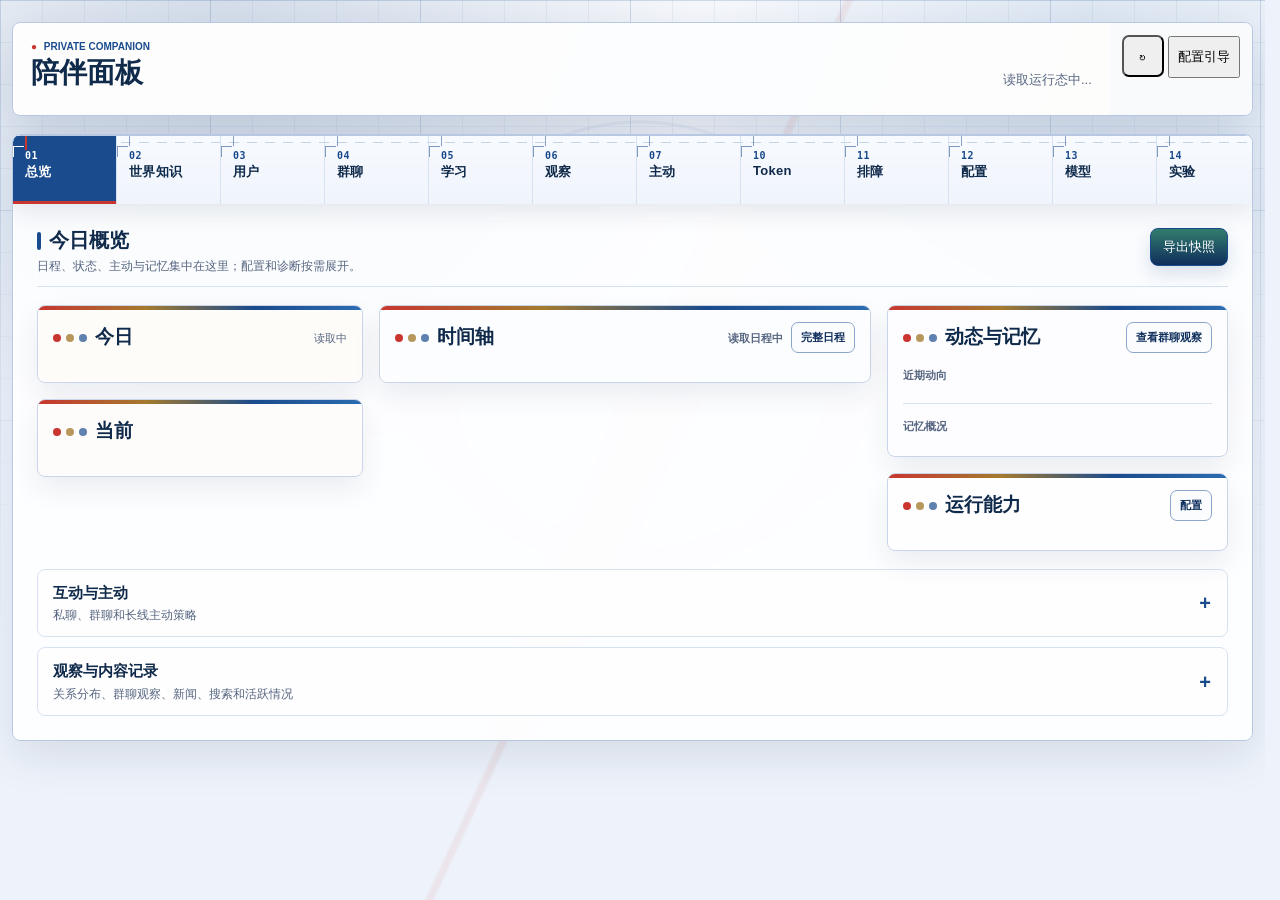
==== commit 14f4778b: "feat: add in-panel MiHome authorization and controls" ====
--- a/pages/陪伴面板/index.html
+++ b/pages/陪伴面板/index.html
@@ -96,7 +96,7 @@
       to { opacity: 1; transform: scaleX(1); transform-origin: left; }
     }
   </style>
-  <link rel="stylesheet" href="./app.css?v=20260808-world-users-overview-v6" />
+  <link rel="stylesheet" href="./app.css?v=20260809-external-ability-controls-v3&amp;build=20260810-reference-upload-v1&amp;touch=reality-workspace-v1&amp;migration-notice=v2&amp;component-order=v1&amp;layout=model-routing-v2&amp;config=card-unify-v1&amp;release=6.3.2" />
   <!-- Keep the structured roleplay form readable while a WebUI asset is being refreshed. -->
   <style id="roleplay-layout-fallback">
     .roleplay-form,
@@ -163,7 +163,7 @@
   </style>
   <link rel="stylesheet" href="./css/header-tools.css?v=20260713-font-options" />
   <link rel="stylesheet" href="./css/qzone-mobile.css?v=20260711-qzone-image-preview" />
-  <link rel="stylesheet" href="./css/polish.css?v=20260808-world-users-overview-v6" />
+  <link rel="stylesheet" href="./css/polish.css?v=20260810-responsive-containment-v1&amp;world=20260811-responsive-v2&amp;config=config-lifecycle-v2" />
   <script>
     (function () {
       try {
@@ -257,13 +257,14 @@
         <button class="tab" data-tab="learning"><i>05</i><span>学习</span></button>
         <button class="tab" data-tab="memory"><i>06</i><span>观察</span></button>
         <button class="tab" data-tab="proactive"><i>07</i><span>主动</span></button>
-        <button class="tab" data-tab="bookshelf"><i>08</i><span>书柜</span></button>
-        <button class="tab" data-tab="qzone"><i>09</i><span>QQ空间</span></button>
+        <button class="tab" data-tab="creative" hidden><i>08</i><span>创作</span></button>
+        <button class="tab" data-tab="image" hidden><i>09</i><span>生图</span></button>
         <button class="tab" data-tab="tokens"><i>10</i><span>Token</span></button>
         <button class="tab" data-tab="troubleshooting"><i>11</i><span>排障</span></button>
         <button class="tab" data-tab="config"><i>12</i><span>配置</span></button>
         <button class="tab" data-tab="models"><i>13</i><span>模型</span></button>
         <button class="tab" data-tab="experimental"><i>14</i><span>实验</span></button>
+        <button class="tab" data-tab="reality" hidden><i>15</i><span>现实触及</span></button>
       </nav>
 
       <section class="panel dashboard-overview is-active" id="panel-dashboard">
@@ -400,7 +401,7 @@
           </section>
           <section>
             <b>世界知识</b>
-            <span>本页资料只作为日程、状态、主动动机、日记、识图、生图和世界观转写的背景补充。</span>
+            <span>本页资料作为日程、状态、主动动机、日记、识图、生图和世界观转写的背景补充；其中外貌、称呼等字段会被对应功能直接读取，字段旁的徽章会标明去向。</span>
           </section>
           <section>
             <b>群聊边界</b>
@@ -474,7 +475,13 @@
                   <h3>角色资料</h3>
                   <p>外观、身份、日常习惯和关键细节；供日程、状态、识图、生图和主动行为参考，不是聊天人格全文。</p>
                 </div>
-                <button type="button" class="roleplay-example-btn" data-roleplay-example="persona">填入示例</button>
+                <div class="roleplay-example-presets" aria-label="角色预设">
+                  <span>角色预设</span>
+                  <button type="button" class="roleplay-example-btn" data-roleplay-example="persona">中性</button>
+                  <button type="button" class="roleplay-example-btn" data-roleplay-example="persona_male">男性</button>
+                  <button type="button" class="roleplay-example-btn" data-roleplay-example="persona_female">女性</button>
+                  <button type="button" class="roleplay-example-btn" data-roleplay-example="persona_nonhuman">非人/拟人</button>
+                </div>
               </div>
               <input name="bot_name" type="hidden" />
               <input name="default_style" type="hidden" />
@@ -496,25 +503,37 @@
 关键设定：
 其他补充信息："></textarea>
               </label>
+              <div class="roleplay-appearance-alert roleplay-freeform" id="appearanceFreeformAlert" hidden>
+                <b>未检测到外貌标签行</b>
+                <span>旧版文案按“发型发色：”“瞳色：”等标签行识别角色外观；缺少这些标签时，识图与每日穿搭生图将无法获取角色外观。建议改用“标准化填写”，或在此按标签行补上外貌信息。</span>
+              </div>
               <div class="roleplay-standard persona-standard-grid">
                 <fieldset class="roleplay-field-group roleplay-identity-group">
                   <legend>基础身份</legend>
-                  <label>姓名 <textarea data-roleplay-persona-part="name" rows="2"></textarea></label>
-                  <label>种族 <textarea data-roleplay-persona-part="species" rows="2"></textarea></label>
-                  <label>生日 <textarea data-roleplay-persona-part="age" rows="2"></textarea></label>
-                  <label>性别 <textarea data-roleplay-persona-part="gender" rows="2"></textarea></label>
+                  <label><span class="field-head">姓名 <em class="field-impact" title="日程会把姓名列为已知角色实体，识图也用它辅助判断头像或截图的归属">日程 · 识图</em></span><textarea data-roleplay-persona-part="name" rows="2"></textarea></label>
+                  <label><span class="field-head">种族 <em class="field-impact" title="「机器人」「拟人化」等种族关键词会决定健康、饥饿、生理期等状态模拟是否启用">状态模拟</em></span><textarea data-roleplay-persona-part="species" rows="2"></textarea></label>
+                  <label><span class="field-head">生日 <em class="field-impact" title="解析成功后，Bot 生日当天会自然和主要用户分享一次；支持农历按当年换算">主动 · 一次/年</em></span><textarea data-roleplay-persona-part="age" rows="2" placeholder="例如：6月18日 / 06-18 / 农历六月初三；年份会被忽略"></textarea><small class="field-note birthday-parse-hint" data-birthday-hint="persona"></small><small class="field-note">支持月日或农历（按当年换算），年份会被忽略；生日当天 Bot 会自然和主要用户分享一次，不重复打扰。</small></label>
+                  <label><span class="field-head">性别 <em class="field-impact" title="性别会作为视觉标签参与识图归属判断与每日穿搭生图">识图 · 生图</em></span><textarea data-roleplay-persona-part="gender" rows="2"></textarea></label>
                 </fieldset>
                 <div class="roleplay-appearance-group">
-                  <h4>外貌信息</h4>
+                  <div class="roleplay-group-head">
+                    <h4>外貌信息</h4>
+                    <em class="field-impact field-impact--strong" title="这些字段按“标签：内容”行交给识图归属判断、每日穿搭生图和视觉缓存">识图 · 生图</em>
+                  </div>
+                  <p class="roleplay-group-desc">以下字段会按标签行交给识图归属判断、每日穿搭生图和视觉缓存；写具体、稳定的视觉特征，避免频繁变动。</p>
                   <label>识别点 <textarea data-roleplay-persona-part="appearance" rows="2"></textarea></label>
                   <label>发型发色 <textarea data-roleplay-persona-part="hair" rows="2"></textarea></label>
                   <label>瞳色 <textarea data-roleplay-persona-part="eyes" rows="2"></textarea></label>
                   <label>服饰风格 <textarea data-roleplay-persona-part="clothing" rows="2"></textarea></label>
+                  <div class="roleplay-appearance-alert" id="appearanceStandardAlert" hidden>
+                    <b>尚未填写外貌识别信息</b>
+                    <span>识图将无法判断头像或截图中的角色是否为当前角色，每日穿搭生图也会缺少角色外观。至少填写识别点、发型发色、瞳色或服饰风格之一。</span>
+                  </div>
                 </div>
                 <fieldset class="roleplay-field-group roleplay-character-group">
                   <legend>性格与生活</legend>
-                  <label>职业/身份 <textarea data-roleplay-persona-part="identity" rows="2"></textarea></label>
-                  <label>性格描述 <textarea data-roleplay-persona-part="personality" rows="2"></textarea></label>
+                  <label><span class="field-head">职业/身份 <em class="field-impact" title="「机器人」「学生」等身份关键词会决定健康、饥饿、生理期等状态模拟是否启用">状态模拟</em></span><textarea data-roleplay-persona-part="identity" rows="2"></textarea></label>
+                  <label><span class="field-head">性格描述 <em class="field-impact" title="性格会同步为回复风格参考，并影响创作节奏">回复 · 创作</em></span><textarea data-roleplay-persona-part="personality" rows="2"></textarea></label>
                   <label>核心欲望/目标 <textarea data-roleplay-persona-part="desire" rows="2"></textarea></label>
                   <label>爱好 <textarea data-roleplay-persona-part="hobbies" rows="2"></textarea></label>
                   <label class="wide-field">禁忌 <textarea data-roleplay-persona-part="taboo" rows="2"></textarea></label>
@@ -529,11 +548,12 @@
               </div>
               <details class="roleplay-visual-identity-extra">
                 <summary>
-                  <span><b>特殊图像身份线索（可选）</b><small>只补充上方外貌字段无法表达的识别信息。</small></span>
+                  <span><b>特殊图像身份线索（可选）</b><small>只补充上方外貌字段无法表达的识别信息；识图与穿搭生图会读取。</small></span>
                 </summary>
-                <label class="roleplay-textarea">头像、截图与二创识别线索
+                <label class="roleplay-textarea"><span class="field-head">头像、截图与二创识别线索 <em class="field-impact">识图 · 生图</em></span>
                   <textarea name="private_image_self_recognition_hint" rows="4" placeholder="例如：常用头像的构图或标志；聊天截图中使用的昵称；OC / 二创形象的别名；表情包固定签名或水印。
 不要重复填写发色、瞳色、服装等上方已有外貌信息，也不要填写用户资料。"></textarea>
+                  <small class="field-note">最多 1200 字，超出部分保存时会被截断。</small>
                 </label>
               </details>
             </section>
@@ -545,7 +565,7 @@
                   <h3>世界观蓝图</h3>
                 </div>
                 <button type="button" class="roleplay-example-btn" data-roleplay-example="world">填入示例</button>
-                <label>适配模式
+                <label><span class="field-head">适配模式 <em class="field-impact" title="适配影响私聊、主动、日记、梦境、QQ空间、书柜等几乎所有功能的称呼转写">全局转写</em></span>
                   <select name="worldview_adaptation_mode">
                     <option value="auto">自动</option>
                     <option value="modern">现代日常</option>
@@ -627,7 +647,7 @@
               </div>
               <button type="button" class="roleplay-example-btn" data-roleplay-example="user">填入示例</button>
               <div class="roleplay-user-fields">
-                <label>对用户的称呼 <input name="default_nickname" /></label>
+                <label><span class="field-head">对用户的称呼 <em class="field-impact" title="Bot 在私聊、主动消息等场景对用户的默认称呼">全局称呼</em></span><input name="default_nickname" /></label>
               </div>
               <label class="roleplay-textarea roleplay-freeform">用户与关系补充
                 <textarea name="roleplay_user_profile_prompt" rows="5" placeholder="对用户的称呼：
@@ -640,7 +660,7 @@
               </label>
               <div class="roleplay-standard user-standard-grid">
                 <label>性别 <textarea data-roleplay-user-part="user_gender" rows="2"></textarea></label>
-                <label>生日 <textarea data-roleplay-user-part="user_age" rows="2"></textarea></label>
+                <label>生日 <textarea data-roleplay-user-part="user_age" rows="2" placeholder="例如：6月18日 / 06-18 / 农历六月初三；年份会被忽略"></textarea><small class="field-note birthday-parse-hint" data-birthday-hint="user"></small><small class="field-note">用户在私聊中提到生日（含“我后天生日”“过两天我生日”）会被自动记忆并优先使用；此处填写作为兜底，同样支持农历。</small></label>
                 <label>职业 <textarea data-roleplay-user-part="user_occupation" rows="2"></textarea></label>
                 <label>是角色的XX <textarea data-roleplay-user-part="role_relation" rows="2"></textarea></label>
                 <label>与角色的相处方式 <textarea data-roleplay-user-part="interaction" rows="2"></textarea></label>
@@ -762,7 +782,100 @@
           <section class="expression-view-panel" role="tabpanel" aria-labelledby="expressionViewReviewTab" data-expression-view-panel="review" hidden>
             <article id="expressionReviewWorkspace" class="expression-review-workspace" aria-label="表达规则审核工作区"></article>
           </section>
+
+          <dialog id="expressionShareDialog" class="pc-dialog expression-transfer-dialog" aria-labelledby="expressionShareDialogTitle">
+            <form class="stack-form" method="dialog" data-expression-share-form>
+              <header>
+                <div>
+                  <span class="eyebrow">SHARE PACK</span>
+                  <h3 id="expressionShareDialogTitle">分享表达规则</h3>
+                  <p>导出的是可复用的抽象规则，不包含用户、群聊、原始消息、证据或反馈记录。</p>
+                </div>
+                <button type="button" class="icon-button" data-expression-share-close aria-label="关闭">×</button>
+              </header>
+              <fieldset class="expression-transfer-options">
+                <legend>分享范围</legend>
+                <label><input type="radio" name="expression_share_scope" value="current" checked /> 当前筛选结果</label>
+                <label><input type="radio" name="expression_share_scope" value="all" /> 全部已启用表达</label>
+              </fieldset>
+              <div class="expression-transfer-summary" data-expression-share-summary role="status">准备生成分享包。</div>
+              <label class="expression-transfer-title">文件标题 <input name="title" maxlength="80" placeholder="我的表达分享" /></label>
+              <label class="expression-transfer-json">分享包 JSON <textarea data-expression-share-json rows="12" readonly placeholder="点击“生成分享包”后显示"></textarea></label>
+              <footer>
+                <button type="button" class="secondary-button" data-expression-share-close>取消</button>
+                <button type="button" class="secondary-button" data-expression-share-copy disabled>复制 JSON</button>
+                <button type="button" class="secondary-button" data-expression-share-download disabled>下载 JSON</button>
+                <button type="submit" class="primary-button" data-expression-share-generate>生成分享包</button>
+              </footer>
+            </form>
+          </dialog>
+
+          <dialog id="expressionImportDialog" class="pc-dialog expression-transfer-dialog" aria-labelledby="expressionImportDialogTitle">
+            <form class="stack-form" method="dialog" data-expression-import-form>
+              <header>
+                <div>
+                  <span class="eyebrow">IMPORT PACK</span>
+                  <h3 id="expressionImportDialogTitle">导入表达规则</h3>
+                  <p>先选择分享文件和落点，再预览重复项；默认进入审核队列，确认后才会参与回复。</p>
+                </div>
+                <button type="button" class="icon-button" data-expression-import-close aria-label="关闭">×</button>
+              </header>
+              <div class="expression-transfer-input-grid">
+                <label>选择 JSON 文件 <input type="file" accept="application/json,.json" data-expression-import-file /></label>
+                <label>导入目标 <select data-expression-import-target><option value="">正在读取目标...</option></select></label>
+              </div>
+              <label class="expression-transfer-json">或粘贴分享包 JSON <textarea data-expression-import-json rows="10" placeholder="粘贴 private-companion-expression-pack 文件内容"></textarea></label>
+              <fieldset class="expression-transfer-options">
+                <legend>导入方式</legend>
+                <label><input type="radio" name="expression_import_destination" value="pending" checked /> 进入审核队列 <small>推荐，审核后使用</small></label>
+                <label><input type="radio" name="expression_import_destination" value="learned" /> 直接启用 <small>仅在你信任分享来源时使用</small></label>
+              </fieldset>
+              <div class="expression-import-preview" data-expression-import-preview role="status">选择目标并粘贴或选择文件后，点击“预览导入”。</div>
+              <footer>
+                <button type="button" class="secondary-button" data-expression-import-close>取消</button>
+                <button type="button" class="secondary-button" data-expression-import-preview-action disabled>预览导入</button>
+                <button type="submit" class="primary-button" data-expression-import-apply disabled>应用导入</button>
+              </footer>
+            </form>
+          </dialog>
         </section>
+
+        <dialog id="extensionMigrationNoticeDialog" class="pc-dialog extension-migration-dialog" aria-modal="true" aria-labelledby="extensionMigrationNoticeTitle">
+          <form class="stack-form" method="dialog" data-extension-migration-form>
+            <header>
+              <div>
+                <span class="eyebrow">6.2.2 UPDATE</span>
+                <h3 id="extensionMigrationNoticeTitle">陪伴能力已改为按需扩展</h3>
+                <p>这些插件是“我会永远陪着你”的可选能力模块。安装后仍在本陪伴面板统一操作，不再需要分别进入各插件页面。</p>
+              </div>
+              <button type="button" class="icon-button" data-extension-migration-close aria-label="关闭">×</button>
+            </header>
+            <ul class="extension-migration-list">
+              <li>
+                <div><strong>我会画给你看</strong><span>原生生图功能</span></div>
+                <a href="https://github.com/menglimi/astrbot_plugin_image_companion" target="_blank" rel="noopener noreferrer">查看插件仓库 <span aria-hidden="true">↗</span></a>
+              </li>
+              <li>
+                <div><strong>我会来到你身边</strong><span>摄像头、闹钟、设备联动，以及手机陪伴终端连接服务</span></div>
+                <a href="https://github.com/menglimi/astrbot_plugin_reality_companion" target="_blank" rel="noopener noreferrer">查看插件仓库 <span aria-hidden="true">↗</span></a>
+              </li>
+              <li>
+                <div><strong>我会替你留住故事</strong><span>原书柜与 QQ 空间功能</span></div>
+                <a href="https://github.com/menglimi/astrbot_plugin_content_companion" target="_blank" rel="noopener noreferrer">查看插件仓库 <span aria-hidden="true">↗</span></a>
+              </li>
+            </ul>
+            <p class="extension-migration-footnote">创作与现实触及入口仅在检测到对应扩展时显示。旧配置和用户数据不会被删除，更新后请重启 AstrBot。</p>
+            <footer>
+              <fieldset class="extension-migration-reminder-choice" aria-label="后续提示方式">
+                <legend>后续提示</legend>
+                <label><input type="radio" name="extension_migration_reminder" value="remind" checked /> 继续提醒</label>
+                <label><input type="radio" name="extension_migration_reminder" value="never" /> 不再提醒</label>
+              </fieldset>
+              <button type="button" class="secondary-button" data-extension-migration-close>稍后处理</button>
+              <button type="submit" class="primary-button">知道了</button>
+            </footer>
+          </form>
+        </dialog>
 
         <section id="learningPanelSocial" class="learning-section relationship-workspace" role="tabpanel" aria-labelledby="learningTabSocial" data-learning-section-panel="social" hidden data-retired-worldbook="true">
           <div class="section-head relationship-head learning-section-head">
@@ -980,10 +1093,13 @@
         </div>
       </section>
 
-      <section class="panel" id="panel-bookshelf">
+      <section class="panel" id="panel-creative" hidden>
         <div class="section-head">
-          <h2>书柜</h2>
-          <span class="muted">创作作品 · 私密日记 · 夹层阅读 — 管理可见性与内容</span>
+          <div>
+            <h2>创作</h2>
+            <span class="muted">作品、书柜与 QQ 空间统一由陪伴扩展提供</span>
+          </div>
+          <span id="creativeCompanionStatus" class="module-badge">正在检测扩展</span>
         </div>
         <div id="bookcaseHome" class="bookcase-home bookshelf-view" data-bookshelf-view="shelf">
           <div class="bookcase-hero">
@@ -1240,6 +1356,10 @@
               <div id="troubleshootingChainTests" class="troubleshooting-chain-tests"></div>
               <div id="troubleshootingRuntimeStack" class="diagnostic-runtime-stack">
                 <article class="diagnostic-runtime-card">
+                  <div class="diagnostic-card-head"><h3>统一身份与隔离</h3><span>REQ-041</span></div>
+                  <div id="troubleshootingReq041" class="troubleshooting-sqlite"></div>
+                </article>
+                <article class="diagnostic-runtime-card">
                   <div class="diagnostic-card-head"><h3>SQLite 并发</h3><span>存储</span></div>
                   <div id="troubleshootingSqlite" class="troubleshooting-sqlite"></div>
                 </article>
@@ -1327,6 +1447,18 @@
       </section>
 
       <section class="panel" id="panel-config">
+        <header class="config-page-intro">
+          <div>
+            <span class="config-page-kicker">配置中心</span>
+            <h2>配置工作台</h2>
+            <p>基础维护、运行节奏与功能生命周期集中管理。</p>
+          </div>
+          <nav class="config-section-nav" aria-label="配置区域">
+            <button type="button" data-config-section-target="config-common-settings">基础与维护</button>
+            <button type="button" data-config-section-target="config-runtime-settings">运行节奏</button>
+            <button type="button" data-config-section-target="config-feature-settings">功能开关</button>
+          </nav>
+        </header>
         <div class="config-grid">
           <details class="config-fold-panel config-common-settings" id="config-common-settings">
             <summary class="config-fold-summary">
@@ -1528,7 +1660,7 @@
               <details class="config-card appearance-collapsible">
                 <summary class="appearance-summary">
                   <div>
-                    <h2>拓展页设置</h2>
+                    <h2>面板设置</h2>
                     <p>调整字体与配色主题。</p>
                   </div>
                 </summary>
@@ -1567,7 +1699,7 @@
             </div>
           </details>
 
-          <details class="config-fold-panel config-runtime-details">
+          <details class="config-fold-panel config-runtime-details" id="config-runtime-settings">
             <summary class="config-fold-summary">
               <div class="config-fold-heading">
                 <span class="config-fold-kicker">运行节奏</span>
@@ -1590,7 +1722,7 @@
                     <p>主动强度预设开启时会临时覆盖前三项，关闭预设后恢复这里的手动值。</p>
                   </header>
                   <div class="runtime-settings-grid">
-                    <label>每日主动上限 <input name="max_daily_messages" type="number" min="0" max="12" /></label>
+                    <label>每日主动配额 <input name="max_daily_messages" type="number" min="0" max="25" /></label>
                     <label>空闲门槛分钟 <input name="idle_minutes" type="number" min="5" /></label>
                     <label>最小主动间隔分钟 <input name="min_interval_minutes" type="number" min="10" /></label>
                     <label>后台检查间隔秒 <input name="check_interval_seconds" type="number" min="30" /></label>
@@ -1598,10 +1730,27 @@
                 </section>
                 <section class="runtime-settings-section">
                   <header class="runtime-settings-section-head">
-                    <h3>资源配额</h3>
+                    <h3>主动节奏</h3>
+                    <p>爆发模式默认关闭；开启后只对普通主动念头追加独立短消息，不影响定时、安全和未完话题路线。</p>
                   </header>
                   <div class="runtime-settings-grid">
-                    <label>每日插件 Token 限额 <input name="daily_token_limit" type="number" min="0" step="10000" /></label>
+                    <label class="toggle-row"><input name="enable_proactive_burst" type="checkbox" /> <span>启用爆发式主动消息</span></label>
+                    <label>一次最多消息数 <input name="proactive_burst_max_messages" type="number" min="2" max="3" /></label>
+                    <label>爆发最小间隔秒 <input name="proactive_burst_gap_min_seconds" type="number" min="10" max="600" /></label>
+                    <label>爆发最大间隔秒 <input name="proactive_burst_gap_max_seconds" type="number" min="20" max="900" /></label>
+                    <label class="runtime-settings-wide">小时活跃曲线
+                      <input name="proactive_hour_activity_curve" type="text" maxlength="240" placeholder="0.22,0.16,0.12,...,0.32" />
+                      <small>按 0 点到 23 点填写 24 个逗号分隔权重；留空或数量不对时使用默认曲线。</small>
+                    </label>
+                  </div>
+                </section>
+                <section class="runtime-settings-section">
+                  <header class="runtime-settings-section-head">
+                    <h3>资源配额</h3>
+                    <p>硬限额达到后会跳过后台模型调用；软限额开启时优先保留当下回复，仅暂缓低优先级后台任务。</p>
+                  </header>
+                  <div class="runtime-settings-grid">
+                    <label class="runtime-settings-wide">每日插件 Token 限额 <input name="daily_token_limit" type="number" min="0" step="10000" /></label>
                     <label class="toggle-row"><input name="enable_daily_token_soft_limit" type="checkbox" /> <span>启用每日 Token 软限额</span></label>
                     <label>每日 Token 软限额 <input name="daily_token_soft_limit" type="number" min="0" step="10000" /></label>
                   </div>
@@ -1612,17 +1761,104 @@
               </form>
             </div>
           </details>
-          <article class="wide feature-config-article">
-            <h2>功能开关</h2>
+          <article class="wide feature-config-article" id="config-feature-settings">
+            <header class="feature-config-head">
+              <div>
+                <span class="config-fold-kicker">功能生命周期</span>
+                <h2>功能开关</h2>
+              </div>
+              <div id="featureFilterResult" class="feature-filter-result" aria-live="polite"></div>
+            </header>
             <div id="proactiveOnlyModeCard"></div>
             <div id="featureSwitchSummary" class="feature-switch-summary"></div>
-            <div class="feature-switch-toolbar">
-              <input id="featureFilter" type="search" placeholder="筛选功能名 / 配置键" />
-              <button id="enableSafeFeaturesBtn" type="button">启用基础安全项</button>
+            <div class="feature-filter-workspace" id="featureFilterWorkspace">
+              <div class="feature-filter-topline">
+                <label class="feature-search-field">
+                  <span>搜索配置</span>
+                  <input id="featureFilter" type="search" placeholder="功能名、配置键或用途" />
+                </label>
+                <button id="enableSafeFeaturesBtn" type="button">启用基础安全项</button>
+              </div>
+              <section class="feature-filter-row" aria-labelledby="featureDomainLabel">
+                <div class="feature-filter-label">
+                  <b id="featureDomainLabel">功能领域</b>
+                  <small>一级分类</small>
+                </div>
+                <div id="featureDomainFilters" class="feature-filter-options feature-domain-filters" role="tablist" aria-label="功能领域"></div>
+              </section>
+              <section class="feature-filter-row" aria-labelledby="featureStageLabel">
+                <div class="feature-filter-label">
+                  <b id="featureStageLabel">作用阶段</b>
+                  <small>二级分类</small>
+                </div>
+                <div id="featureStageFilters" class="feature-filter-options" role="group" aria-label="作用阶段"></div>
+              </section>
+              <section class="feature-filter-row feature-status-filter-row" aria-labelledby="featureStatusLabel">
+                <div class="feature-filter-label">
+                  <b id="featureStatusLabel">当前状态</b>
+                  <small>快速核对</small>
+                </div>
+                <div id="featureStatusFilters" class="feature-filter-options" role="group" aria-label="当前状态"></div>
+              </section>
             </div>
             <div class="feature-switch-board" id="featureFlags"></div>
           </article>
         </div>
+      </section>
+
+      <section class="panel image-runtime-panel" id="panel-image" hidden>
+        <div class="section-head image-runtime-head">
+          <div>
+            <h2>生图运行</h2>
+            <span class="muted">运行状态、生成记录与统一引擎诊断</span>
+          </div>
+          <div class="actions compact">
+            <span id="imageRuntimeBadge" class="module-badge">正在读取</span>
+            <button id="imageRuntimeRefreshBtn" type="button" title="刷新生图运行状态">刷新</button>
+            <button id="imageRuntimeConfigBtn" type="button">生图配置</button>
+          </div>
+        </div>
+        <div id="imageRuntimeNotice" class="image-runtime-notice muted">正在读取生图扩展状态...</div>
+        <div class="image-runtime-metrics" aria-label="生图运行摘要">
+          <article><span>扩展状态</span><b id="imageRuntimeEnabled">-</b><small>由陪伴主插件统一接管</small></article>
+          <article><span>运行模式</span><b id="imageRuntimeMode">-</b><small>页面与能力所有权</small></article>
+          <article><span>本次启动生成</span><b id="imageRuntimeCount">0</b><small>成功与失败请求总数</small></article>
+        </div>
+        <div class="image-runtime-details">
+          <section>
+            <div class="section-head compact"><h3>最近一次生成</h3></div>
+            <dl class="image-runtime-list">
+              <div><dt>工作流</dt><dd id="imageRuntimeWorkflow">暂无记录</dd></div>
+              <div><dt>后端</dt><dd id="imageRuntimeBackend">-</dd></div>
+              <div><dt>结果</dt><dd id="imageRuntimeResult">-</dd></div>
+              <div><dt>说明</dt><dd id="imageRuntimeNote">-</dd></div>
+            </dl>
+          </section>
+          <section>
+            <div class="section-head compact"><h3>统一引擎</h3></div>
+            <dl id="imageRuntimeEngine" class="image-runtime-list"></dl>
+          </section>
+        </div>
+        <section class="image-runtime-debug" aria-labelledby="imageRuntimeDebugTitle">
+          <div class="section-head compact">
+            <div>
+              <h3 id="imageRuntimeDebugTitle">最近生图调试</h3>
+              <span id="imageRuntimeDebugHint" class="muted">默认只显示最近一次结果</span>
+            </div>
+            <span id="imageRuntimeDebugBadge" class="module-badge">未启用</span>
+          </div>
+          <div id="imageRuntimeDebugLatest" class="image-runtime-debug-latest">
+            <span class="muted">暂无生图调试记录</span>
+          </div>
+          <details id="imageRuntimeDebugDetails" class="image-runtime-debug-details">
+            <summary>打开下拉菜单查看完整 debug 日志</summary>
+            <div class="image-runtime-debug-controls">
+              <label for="imageRuntimeDebugTraceSelect">Trace</label>
+              <select id="imageRuntimeDebugTraceSelect" aria-label="选择生图调试 Trace"></select>
+            </div>
+            <pre id="imageRuntimeDebugLog" class="image-runtime-debug-log" aria-live="polite">展开后加载完整事件</pre>
+          </details>
+        </section>
       </section>
 
       <section class="panel" id="panel-models">
@@ -1634,17 +1870,18 @@
           <nav class="models-subnav" aria-label="模型配置分类" role="tablist">
             <button id="modelsProvidersTab" type="button" class="active" data-index="01" data-models-section="providers" role="tab" aria-controls="modelsProviderPane" aria-selected="true">任务模型</button>
             <button id="modelsTtsTab" type="button" data-index="02" data-models-section="tts" role="tab" aria-controls="modelsTtsPane" aria-selected="false">语音合成</button>
-            <button id="modelsImageTab" type="button" data-index="03" data-models-section="image" role="tab" aria-controls="modelsImagePane" aria-selected="false">生图模型</button>
+            <button id="modelsImageTab" type="button" data-index="03" data-models-section="image" role="tab" aria-controls="modelsImagePane" aria-selected="false" hidden>生图模型</button>
           </nav>
         </div>
         <div id="modelsProviderPane" data-models-pane="providers" role="tabpanel" aria-labelledby="modelsProvidersTab">
           <div id="providerSummary" class="provider-summary"></div>
           <div id="deepseekPeakCard"></div>
+          <div id="modelReplacementCard"></div>
           <div id="providerFlow" class="provider-flow"></div>
           <div class="provider-config-mode-card">
             <div>
               <b>模型配置模式</b>
-              <span id="providerConfigModeHint">快速配置和精准配置互斥，保存时只写入当前模式下可见的模型。</span>
+              <span id="providerConfigModeHint">插件功能通常会携带较多动态上下文，Token 缓存命中率可能较低，请结合调用频率和预算合理规划模型。</span>
             </div>
             <div class="provider-config-mode" aria-label="模型配置模式">
               <button type="button" data-provider-config-mode="quick" class="active">快速配置</button>
@@ -1769,6 +2006,10 @@
       <section class="panel" id="panel-experimental">
         <div id="experimentalRoot" class="experimental-root"></div>
       </section>
+
+      <section class="panel" id="panel-reality" hidden>
+        <div id="realityTouchRoot" class="reality-touch-root"></div>
+      </section>
     </section>
   </main>
 
@@ -1806,8 +2047,9 @@
 
   <script src="./js/features/daily-outfit.js?v=20260711-qzone-preview-context"></script>
   <script src="./js/ui/appearance.js?v=20260713-font-options"></script>
-  <script src="./js/panels/provider-tree.js?v=20260804-private-reading-capability-v1"></script>
-  <script src="./js/panels/qzone-panel.js?v=20260731-qzone-platform-support-v1"></script>
-  <script src="./app.js?v=20260808-feature-group-order-v1-world-autogrow-v2"></script>
+  <!-- Loaded on demand by app.js through AstrBot's relative dynamic-import rewriting:
+       ./js/panels/provider-tree.js?v=20260804-private-reading-capability-v1&amp;manual=provider-input-v2&amp;layout=v2&amp;rules=structured-v1
+       ./js/panels/qzone-panel.js?v=20260810-qzone-classic-loader-v1 -->
+  <script src="./app.js?v=20260809-proactive-tts-external-ability-photo-fixed-v1&amp;build=20260810-reference-upload-v2&amp;page=lazy-classic-loader-v1&amp;scope=photo-scope-quota-v1&amp;touch=reality-workspace-v1&amp;memory-source=memory-companion-v2&amp;user-create=profile-v1&amp;relationship-role-photo=pr125-v1&amp;camera-runtime-scope=v1&amp;config=config-lifecycle-v1&amp;troubleshooting=diagnostic-category-label-v1&amp;content-visibility=v1&amp;migration-notice=v4&amp;component-order=v1&amp;layout=model-routing-v2&amp;persona-style-batch-recovery=v1&amp;preset-save=v1&amp;release=6.3.2"></script>
 </body>
 </html>
--- a/pages/陪伴面板/app.css
+++ b/pages/陪伴面板/app.css
@@ -458,6 +458,92 @@
 
 @media (prefers-reduced-motion: reduce) {
   .reaction-asset-card { transition: none; }
+}
+
+.image-runtime-debug {
+  margin-top: 18px;
+  border-top: 1px solid var(--line, rgba(120, 130, 150, .2));
+  padding-top: 16px;
+}
+
+.image-runtime-debug-latest {
+  display: grid;
+  grid-template-columns: repeat(4, minmax(0, 1fr));
+  gap: 10px;
+  margin: 10px 0;
+}
+
+.image-runtime-debug-latest > div {
+  display: grid;
+  gap: 4px;
+  min-width: 0;
+  padding: 10px 12px;
+  border: 1px solid var(--line, rgba(120, 130, 150, .2));
+  border-radius: 6px;
+}
+
+.image-runtime-debug-latest span {
+  color: var(--muted, #78808d);
+  font-size: .78rem;
+}
+
+.image-runtime-debug-latest b {
+  overflow: hidden;
+  text-overflow: ellipsis;
+  white-space: nowrap;
+}
+
+.image-runtime-debug-details {
+  margin-top: 10px;
+  border: 1px solid var(--line, rgba(120, 130, 150, .2));
+  border-radius: 6px;
+  padding: 10px 12px;
+}
+
+.image-runtime-debug-details summary {
+  cursor: pointer;
+  color: var(--accent, #5b6ee1);
+  font-weight: 600;
+}
+
+.image-runtime-debug-controls {
+  display: flex;
+  align-items: center;
+  gap: 8px;
+  margin-top: 12px;
+}
+
+.image-runtime-debug-controls select {
+  min-width: 240px;
+  max-width: 100%;
+}
+
+.image-runtime-debug-log {
+  max-height: 520px;
+  overflow: auto;
+  margin: 12px 0 0;
+  padding: 12px;
+  background: rgba(20, 24, 32, .06);
+  border-radius: 4px;
+  font: 12px/1.55 ui-monospace, SFMono-Regular, Consolas, monospace;
+  white-space: pre-wrap;
+  word-break: break-word;
+}
+
+@media (max-width: 760px) {
+  .image-runtime-debug-latest {
+    grid-template-columns: repeat(2, minmax(0, 1fr));
+  }
+
+  .image-runtime-debug-controls {
+    align-items: stretch;
+    flex-direction: column;
+  }
+
+  .image-runtime-debug-controls select {
+    min-width: 0;
+    width: 100%;
+  }
 }
 
 /* Reaction library v2: image-first catalog with visible analysis state. */
@@ -3467,6 +3553,10 @@
     color 0.16s var(--ease);
 }
 
+.models-subnav button[hidden] {
+  display: none;
+}
+
 .models-subnav button + button {
   border-left: 1px solid var(--line);
 }
@@ -3903,29 +3993,6 @@
   box-shadow: var(--shadow-ring);
 }
 
-.provider-cost-notice {
-  grid-column: 1 / -1;
-  display: grid;
-  gap: 4px;
-  border: 1px solid rgba(161, 95, 38, 0.34);
-  border-radius: var(--radius);
-  padding: 12px 14px;
-  background: linear-gradient(180deg, rgba(255, 246, 224, 0.94), rgba(255, 255, 255, 0.92));
-  box-shadow: var(--shadow-ring);
-}
-
-.provider-cost-notice b {
-  color: #8a4b17;
-  font-size: 14px;
-}
-
-.provider-cost-notice span {
-  color: var(--ink-soft);
-  font-size: 13px;
-  line-height: 1.55;
-  overflow-wrap: anywhere;
-}
-
 .provider-summary-card.strong {
   border-color: rgba(26, 75, 140, 0.32);
   background: linear-gradient(180deg, rgba(226, 241, 236, 0.86), rgba(255, 255, 255, 0.9));
@@ -4011,6 +4078,46 @@
   gap: 10px;
 }
 
+.deepseek-peak-switch {
+  position: relative;
+  display: inline-flex;
+  flex: 0 0 auto;
+  width: 42px;
+  height: 24px;
+  cursor: pointer;
+}
+.deepseek-peak-switch input {
+  position: absolute;
+  width: 1px;
+  height: 1px;
+  opacity: 0;
+  pointer-events: none;
+}
+.deepseek-peak-switch > span {
+  position: relative;
+  display: block;
+  width: 42px;
+  height: 24px;
+  border-radius: 999px;
+  background: #b9c4d0;
+  transition: background .18s var(--ease);
+}
+.deepseek-peak-switch > span::after {
+  content: "";
+  position: absolute;
+  top: 3px;
+  left: 3px;
+  width: 18px;
+  height: 18px;
+  border-radius: 50%;
+  background: #fff;
+  box-shadow: 0 1px 3px rgba(21, 48, 78, .24);
+  transition: transform .18s var(--ease);
+}
+.deepseek-peak-switch input:checked + span { background: var(--accent); }
+.deepseek-peak-switch input:checked + span::after { transform: translateX(18px); }
+.deepseek-peak-switch input:focus-visible + span { outline: 2px solid rgba(26, 75, 140, .28); outline-offset: 2px; }
+
 .deepseek-peak-status {
   border: 1px solid var(--line);
   border-radius: 999px;
@@ -4027,8 +4134,8 @@
 
 .deepseek-peak-body {
   display: grid;
-  grid-template-columns: repeat(2, minmax(0, 1fr));
-  gap: 12px;
+  grid-template-columns: minmax(230px, 1.1fr) minmax(190px, .9fr) minmax(160px, .72fr);
+  gap: 14px;
   margin-top: 14px;
   padding-top: 14px;
   border-top: 1px dashed var(--line);
@@ -4036,8 +4143,16 @@
 
 .deepseek-peak-body[hidden] { display: none; }
 .deepseek-peak-body textarea { width: 100%; resize: vertical; }
-.deepseek-peak-provider-field { grid-row: span 2; }
+.deepseek-peak-provider-field,
+.deepseek-peak-window-field,
+.deepseek-peak-timezone-field,
+.deepseek-peak-keywords-field { min-width: 0; }
+.deepseek-peak-provider-field select,
+.deepseek-peak-provider-field input { min-height: 42px; }
 .deepseek-peak-provider-field input { margin-top: 6px; }
+.deepseek-peak-window-field textarea { min-height: 92px; }
+.deepseek-peak-keywords-field { grid-column: 1 / span 2; }
+.deepseek-peak-keywords-field textarea { min-height: 64px; }
 
 .deepseek-peak-runtime {
   grid-column: 1 / -1;
@@ -4053,10 +4168,82 @@
 .deepseek-peak-runtime b { color: var(--ink); font-weight: 650; }
 .deepseek-peak-note { margin-top: 10px; }
 
+.model-replacement-card {
+  margin: 14px 0 18px;
+  padding: 16px;
+  border: 1px solid rgba(185, 200, 226, .9);
+  border-radius: var(--radius);
+  background: rgba(255,255,255,.82);
+  box-shadow: var(--shadow-soft), var(--shadow-ring);
+}
+.model-replacement-card.enabled { border-color: rgba(58, 101, 82, .34); }
+.model-replacement-head,
+.model-replacement-body { display: grid; gap: 14px; }
+.model-replacement-head { grid-template-columns: minmax(0, 1fr) 210px; align-items: end; padding-bottom: 12px; border-bottom: 1px solid var(--line-soft); }
+.model-replacement-kicker { color: var(--accent-strong); font-size: .72rem; font-weight: 750; letter-spacing: .02em; text-transform: uppercase; }
+.model-replacement-head h3 { margin: 4px 0 5px; }
+.model-replacement-head p,
+.model-replacement-sensitive p,
+.model-replacement-note { color: var(--muted); font-size: .86rem; line-height: 1.55; }
+.model-replacement-scope,
+.model-replacement-sensitive,
+.model-replacement-rules { display: grid; gap: 7px; }
+.model-replacement-scope > span { color: var(--muted); font-size: 12px; }
+.model-replacement-scope select { width: 100%; }
+.model-replacement-body { grid-template-columns: minmax(0, 1.15fr) minmax(280px, .85fr); margin-top: 15px; }
+.model-replacement-rules-head { display: flex; align-items: center; justify-content: space-between; gap: 10px; flex-wrap: wrap; }
+.model-rule-add { min-height: 32px; border: 1px dashed rgba(26, 75, 140, .38); border-radius: 999px; padding: 0 14px; background: rgba(216, 230, 246, .4); color: var(--accent-strong); font: inherit; font-size: 12px; font-weight: 700; cursor: pointer; transition: background-color .16s ease, border-color .16s ease; }
+.model-rule-add:hover { border-style: solid; background: var(--accent-soft); }
+.model-rule-list { display: grid; gap: 10px; }
+.model-rule-empty { border: 1px dashed var(--line-soft); border-radius: var(--radius-sm); padding: 18px 14px; color: var(--muted); font-size: .86rem; line-height: 1.6; text-align: center; }
+.model-rule { display: grid; gap: 10px; border: 1px solid var(--line-soft); border-radius: var(--radius-sm); padding: 12px 13px; background: rgba(255, 255, 255, .78); }
+.model-rule.is-disabled { opacity: .62; background: rgba(245, 247, 250, .8); }
+.model-rule-head { display: flex; align-items: center; gap: 10px; }
+.model-rule-toggle { margin-right: 2px; }
+.model-rule-name { flex: 1 1 auto; min-width: 0; min-height: 36px; border: 1px solid var(--line-soft); border-radius: var(--radius-sm); padding: 7px 10px; background: #fff; color: var(--ink); font: inherit; font-size: 13px; font-weight: 650; }
+.model-rule-name:focus-visible { outline: 2px solid var(--accent); outline-offset: 1px; }
+.model-rule-remove { flex: 0 0 auto; min-height: 32px; border: 1px solid rgba(179, 42, 42, .34); border-radius: var(--radius-sm); padding: 0 12px; background: transparent; color: var(--danger); font: inherit; font-size: 12px; font-weight: 650; cursor: pointer; }
+.model-rule-remove:hover { background: rgba(179, 42, 42, .08); }
+.model-rule-grid { display: grid; grid-template-columns: minmax(0, 1fr) minmax(0, 1fr); gap: 10px; }
+.model-rule-opts { display: flex; align-items: end; gap: 10px; flex-wrap: wrap; }
+.model-rule-opt { display: grid; gap: 5px; min-width: 0; }
+.model-rule-opt > span { color: var(--ink); font-size: 11px; font-weight: 700; }
+.model-rule-opt > span small { color: var(--muted); font-weight: 500; }
+.model-rule-opt select,
+.model-rule-opt input[type="number"] { min-height: 34px; min-width: 118px; border: 1px solid var(--line-soft); border-radius: var(--radius-sm); padding: 6px 9px; background: #fff; color: var(--ink); font: inherit; font-size: 12px; }
+.model-rule-priority input[type="number"] { min-width: 84px; }
+.model-rule-check { display: inline-flex; align-items: center; gap: 6px; min-height: 34px; padding: 0 4px; color: var(--ink); font-size: 12px; font-weight: 650; cursor: pointer; }
+.model-rule-check input { width: 15px; height: 15px; accent-color: var(--accent-strong); }
+.model-rule-warn { border-left: 3px solid var(--gold); border-radius: 0 var(--radius-sm) var(--radius-sm) 0; padding: 7px 10px; background: rgba(248, 242, 225, .66); color: var(--muted); font-size: 11.5px; line-height: 1.5; }
+@media (max-width: 1180px) {
+  .model-rule-grid { grid-template-columns: 1fr; }
+}
+.model-replacement-field-label { display: flex; align-items: baseline; flex-wrap: wrap; gap: 4px 8px; }
+.model-replacement-field-label b { color: var(--ink); font-size: 13px; }
+.model-replacement-sensitive { display: grid; gap: 11px; align-content: start; padding: 14px; border: 1px solid rgba(58, 101, 82, .24); border-radius: var(--radius-sm); background: rgba(242, 249, 245, .72); }
+.model-replacement-sensitive-head { display: flex; align-items: flex-start; justify-content: space-between; gap: 12px; padding-bottom: 10px; border-bottom: 1px solid rgba(58, 101, 82, .16); }
+.model-replacement-sensitive-head strong { display: block; margin-top: 3px; color: var(--ink); font-size: 14px; }
+.model-replacement-section-kicker { color: #35614f; font-size: 11px; font-weight: 750; }
+.model-replacement-sensitive-head p { margin: 5px 0 0; font-size: 12px; line-height: 1.45; }
+.model-replacement-toggle { display: inline-flex; align-items: center; flex: 0 0 auto; gap: 7px; min-height: 30px; cursor: pointer; color: var(--ink); font-size: 12px; font-weight: 650; }
+.model-replacement-toggle input { position: absolute; width: 1px; height: 1px; opacity: 0; pointer-events: none; }
+.model-replacement-toggle-track { position: relative; display: inline-block; width: 34px; height: 20px; border-radius: 999px; background: #b5c1c0; transition: background .18s var(--ease); }
+.model-replacement-toggle-track::after { content: ""; position: absolute; top: 3px; left: 3px; width: 14px; height: 14px; border-radius: 50%; background: #fff; box-shadow: 0 1px 3px rgba(18, 48, 38, .25); transition: transform .18s var(--ease); }
+.model-replacement-toggle input:checked + .model-replacement-toggle-track { background: #35614f; }
+.model-replacement-toggle input:checked + .model-replacement-toggle-track::after { transform: translateX(14px); }
+.model-replacement-toggle input:focus-visible + .model-replacement-toggle-track { outline: 2px solid rgba(26, 75, 140, .28); outline-offset: 2px; }
+.model-replacement-sensitive .provider-field + .provider-field { margin-top: 10px; }
+.model-replacement-note { margin-top: 12px; }
+@media (max-width: 760px) {
+  .model-replacement-head,
+  .model-replacement-body { grid-template-columns: 1fr; }
+}
+
 @media (max-width: 760px) {
   .deepseek-peak-head { align-items: flex-start; flex-direction: column; }
   .deepseek-peak-head-actions { width: 100%; justify-content: space-between; }
   .deepseek-peak-body { grid-template-columns: 1fr; }
+  .deepseek-peak-keywords-field { grid-column: auto; }
   .deepseek-peak-runtime { grid-column: auto; align-items: flex-start; flex-direction: column; }
 }
 
@@ -7279,6 +7466,15 @@
     grid-template-columns: 1fr;
   }
 
+  .expression-library-transfer-actions {
+    width: 100%;
+    margin-left: 0;
+  }
+
+  .expression-library-transfer-actions button {
+    flex: 1 1 0;
+  }
+
   .expression-library-filter-block,
   .expression-library-segments,
   .expression-library-search-wrap input {
@@ -12268,6 +12464,21 @@
   background: #fff;
 }
 
+.roleplay-example-presets {
+  display: flex;
+  flex-wrap: wrap;
+  align-items: center;
+  justify-content: flex-end;
+  gap: 6px;
+  min-width: 0;
+}
+
+.roleplay-example-presets > span {
+  color: var(--muted);
+  font-size: 12px;
+  white-space: nowrap;
+}
+
 .persona-card,
 .world-blueprint,
 .roleplay-user-card {
@@ -13055,6 +13266,27 @@
   min-height: 112px;
 }
 
+.external-ability-config-fields {
+  display: grid;
+  grid-template-columns: repeat(auto-fit, minmax(220px, 1fr));
+  gap: 12px 16px;
+  border-top: 1px solid var(--line-soft);
+  padding-top: 12px;
+}
+
+.external-ability-config-field {
+  display: grid;
+  align-content: start;
+  gap: 6px;
+  min-width: 0;
+}
+
+.external-ability-config-field small {
+  color: var(--muted);
+  line-height: 1.45;
+  overflow-wrap: break-word;
+}
+
 .external-ability-form button {
   grid-column: 1 / -1;
   height: 34px;
@@ -13137,6 +13369,165 @@
 .segmented-component-setting .feature-param-control select {
   min-height: 38px;
   background: color-mix(in srgb, var(--surface) 94%, var(--accent) 2%);
+}
+
+.segmented-component-order-setting {
+  align-items: start !important;
+}
+
+.segmented-component-section .segmented-component-order-setting {
+  grid-template-columns: minmax(0, 1fr);
+  gap: 10px;
+}
+
+.segmented-order-control {
+  min-width: 0;
+  width: 100%;
+}
+
+.segmented-order-editor {
+  display: grid;
+  gap: 9px;
+  min-width: 0;
+}
+
+.segmented-order-toolbar {
+  display: flex;
+  align-items: center;
+  justify-content: space-between;
+  gap: 8px;
+  color: var(--muted);
+  font-size: 11px;
+}
+
+.segmented-order-toolbar button {
+  min-height: 28px;
+  border: 1px solid var(--line-soft);
+  border-radius: 7px;
+  padding: 0 9px;
+  background: var(--surface);
+  color: var(--accent-strong);
+  font-size: 11px;
+}
+
+.segmented-order-list {
+  display: grid;
+  grid-template-columns: repeat(auto-fit, minmax(118px, 1fr));
+  gap: 7px;
+  min-width: 0;
+}
+
+.segmented-order-item {
+  display: grid;
+  grid-template-columns: 20px 9px minmax(0, 1fr) auto;
+  gap: 6px;
+  align-items: center;
+  min-height: 38px;
+  border: 1px solid var(--line-soft);
+  border-radius: 8px;
+  padding: 5px 6px;
+  background: color-mix(in srgb, var(--surface) 96%, var(--accent) 2%);
+  transition: border-color .16s var(--ease), background .16s var(--ease), transform .16s var(--ease), box-shadow .16s var(--ease);
+}
+
+.segmented-order-item:hover,
+.segmented-order-item:focus-visible {
+  border-color: color-mix(in srgb, var(--accent) 42%, var(--line-soft));
+  background: color-mix(in srgb, var(--surface) 90%, var(--accent) 5%);
+  outline: none;
+}
+
+.segmented-order-item.is-dragging {
+  border-style: dashed;
+  box-shadow: 0 5px 16px rgba(36, 52, 70, .12);
+  opacity: .72;
+  transform: translateY(-1px);
+}
+
+.segmented-order-drag,
+.segmented-order-actions button {
+  display: inline-grid;
+  place-items: center;
+  width: 22px;
+  height: 26px;
+  border: 0;
+  border-radius: 5px;
+  padding: 0;
+  background: transparent;
+  color: var(--muted);
+  cursor: pointer;
+  font-size: 14px;
+  line-height: 1;
+}
+
+.segmented-order-drag {
+  cursor: grab;
+  letter-spacing: 0;
+}
+
+.segmented-order-drag:active {
+  cursor: grabbing;
+}
+
+.segmented-order-drag:hover,
+.segmented-order-actions button:hover,
+.segmented-order-drag:focus-visible,
+.segmented-order-actions button:focus-visible {
+  background: var(--accent-soft);
+  color: var(--accent-strong);
+  outline: none;
+}
+
+.segmented-order-item b {
+  overflow: hidden;
+  color: var(--ink);
+  font-size: 12px;
+  font-weight: 650;
+  text-overflow: ellipsis;
+  white-space: nowrap;
+}
+
+.segmented-order-swatch {
+  width: 8px;
+  height: 22px;
+  border-radius: 4px;
+  background: #edf1f5;
+}
+
+.segmented-order-swatch.is-text { background: #7b9bb7; }
+.segmented-order-swatch.is-reply { background: #b49b78; }
+.segmented-order-swatch.is-at { background: #4e91c5; }
+.segmented-order-swatch.is-voice { background: #4da99a; }
+.segmented-order-swatch.is-image { background: #76a668; }
+.segmented-order-swatch.is-face { background: #d4a53d; }
+.segmented-order-swatch.is-reaction { background: #c66c80; }
+.segmented-order-swatch.is-other { background: #8f929b; }
+
+.segmented-order-actions {
+  display: inline-flex;
+  gap: 1px;
+}
+
+.segmented-order-lock-note {
+  margin: 0;
+  color: var(--muted);
+  font-size: 11px;
+  line-height: 1.4;
+}
+
+.segmented-order-lock-note span {
+  color: var(--accent-strong);
+  font-weight: 700;
+}
+
+.segmented-order-live {
+  position: absolute;
+  width: 1px;
+  height: 1px;
+  overflow: hidden;
+  clip: rect(0 0 0 0);
+  clip-path: inset(50%);
+  white-space: nowrap;
 }
 
 .segmented-config-hidden {
@@ -13284,6 +13675,10 @@
   .segmented-component-setting .feature-param-control,
   .segmented-component-setting .feature-param-control select {
     width: 100%;
+  }
+
+  .segmented-order-list {
+    grid-template-columns: repeat(2, minmax(0, 1fr));
   }
 
   .segmented-preview-panel > header,
@@ -14111,15 +14506,18 @@
   will-change: opacity, transform;
 }
 
-#panel-bookshelf[data-bookshelf-direction="backward"] .bookshelf-view.is-entering {
+#panel-bookshelf[data-bookshelf-direction="backward"] .bookshelf-view.is-entering,
+#panel-creative[data-bookshelf-direction="backward"] .bookshelf-view.is-entering {
   animation-name: bookshelf-view-enter-backward;
 }
 
-html[data-bookshelf-transition="active"] #panel-bookshelf.panel.is-active {
+html[data-bookshelf-transition="active"] #panel-bookshelf.panel.is-active,
+html[data-bookshelf-transition="active"] #panel-creative.panel.is-active {
   view-transition-name: none;
 }
 
-html[data-bookshelf-transition="active"] #panel-bookshelf .bookshelf-view:not([hidden]) {
+html[data-bookshelf-transition="active"] #panel-bookshelf .bookshelf-view:not([hidden]),
+html[data-bookshelf-transition="active"] #panel-creative .bookshelf-view:not([hidden]) {
   view-transition-name: bookshelf-view;
 }
 
@@ -15209,6 +15607,30 @@
   color: var(--muted);
   font-size: 12px;
   line-height: 1.6;
+}
+
+.external-api-result-preview {
+  display: grid;
+  gap: 8px;
+}
+
+.external-api-result-preview > div {
+  border-left: 3px solid var(--accent);
+  padding: 8px 10px;
+  background: color-mix(in srgb, var(--surface) 92%, var(--accent) 4%);
+}
+
+.external-api-result-preview b,
+.external-api-result-preview p {
+  margin: 0;
+  font-size: 12px;
+  line-height: 1.55;
+}
+
+.external-api-result-preview p {
+  margin-top: 3px;
+  color: var(--muted);
+  overflow-wrap: anywhere;
 }
 
 .test-diagnostic-steps,
@@ -17023,9 +17445,9 @@
 
 .diary-reader-shell {
   display: grid;
-  grid-template-columns: minmax(190px, 0.24fr) minmax(0, 1fr);
+  grid-template-columns: minmax(230px, 0.25fr) minmax(0, 1fr);
   gap: 0;
-  min-height: min(720px, calc(100vh - 245px));
+  min-height: clamp(460px, 62vh, 680px);
   border: 1px solid rgba(93, 62, 39, 0.2);
   border-radius: 8px;
   overflow: hidden;
@@ -17083,7 +17505,8 @@
   width: 100%;
   border: 1px solid rgba(93, 62, 39, 0.14);
   border-radius: 8px;
-  padding: 9px 10px;
+  min-height: 68px;
+  padding: 10px 11px;
   background: rgba(255, 253, 248, 0.72);
   color: #4b3020;
   cursor: pointer;
@@ -17091,6 +17514,16 @@
   text-align: left;
 }
 
+.diary-date-list button:hover {
+  border-color: rgba(138, 95, 45, 0.32);
+  background: rgba(255, 253, 248, 0.96);
+}
+
+.diary-date-list button:focus-visible {
+  outline: 2px solid rgba(138, 95, 45, 0.7);
+  outline-offset: 2px;
+}
+
 .diary-date-list button.is-active {
   border-color: rgba(138, 95, 45, 0.42);
   background: #fff8df;
@@ -17098,16 +17531,38 @@
 }
 
 .diary-date-list b,
-.diary-date-list span {
-  min-width: 0;
+.diary-date-list > button > span {
+  min-width: 0;
+}
+
+.diary-date-list > button > span:last-child {
+  display: -webkit-box;
+  overflow: hidden;
+  color: var(--muted);
+  font-size: 12px;
+  line-height: 1.45;
+  -webkit-box-orient: vertical;
+  -webkit-line-clamp: 2;
+}
+
+.diary-date-list-head {
+  display: flex;
+  justify-content: space-between;
+  gap: 8px;
+  align-items: baseline;
+}
+
+.diary-date-list-head b {
   overflow: hidden;
   text-overflow: ellipsis;
   white-space: nowrap;
 }
 
-.diary-date-list span {
-  color: var(--muted);
-  font-size: 12px;
+.diary-date-list-head small {
+  flex: 0 0 auto;
+  color: rgba(92, 51, 35, 0.68);
+  font-size: 11px;
+  font-weight: 600;
 }
 
 .diary-paper .book-tags {
@@ -17131,7 +17586,7 @@
 .diary-paper {
   grid-template-rows: none;
   align-content: start;
-  min-height: min(720px, calc(100vh - 245px));
+  min-height: clamp(460px, 62vh, 680px);
   background:
     linear-gradient(180deg, rgba(255, 255, 255, 0.92), rgba(255, 251, 242, 0.96)),
     #fffaf2;
@@ -17150,8 +17605,25 @@
 }
 
 .diary-paper .reader-page-foot {
+  align-items: center;
   max-width: min(100%, 760px);
   margin: 0 auto;
+}
+
+.diary-paper .reader-page-foot .danger-outline {
+  min-height: 34px;
+  border: 1px solid rgba(179, 42, 42, 0.46);
+  border-radius: 7px;
+  padding: 0 12px;
+  background: #fff9f7;
+  color: #a12929;
+  cursor: pointer;
+  font: inherit;
+}
+
+.diary-paper .reader-page-foot .danger-outline:hover {
+  border-color: #a12929;
+  background: #fff0ec;
 }
 
 .browser-shell {
@@ -20572,6 +21044,12 @@
   color: #875d19;
 }
 
+.proactive-chat-status.error {
+  border-color: rgba(180, 64, 52, 0.28);
+  background: rgba(251, 232, 228, 0.9);
+  color: #9b3f34;
+}
+
 .proactive-mode-main h3 {
   margin: 7px 0 5px;
   font-size: 18px;
@@ -20709,7 +21187,7 @@
 
 .multi-persona-binding-list > span:not(.empty) {
   display: grid;
-  grid-template-columns: minmax(0, 1fr) auto;
+  grid-template-columns: minmax(0, 1fr) auto auto;
   align-items: center;
   gap: 10px;
   min-width: 0;
@@ -20725,6 +21203,13 @@
 .multi-persona-binding-list em {
   color: var(--muted);
   font-style: normal;
+  white-space: nowrap;
+}
+
+.multi-persona-binding-list .danger-outline {
+  min-height: 30px;
+  border-radius: 7px;
+  padding: 0 10px;
   white-space: nowrap;
 }
 
@@ -20930,6 +21415,21 @@
   border-right: 1px solid var(--line-soft);
   border-bottom: 1px solid var(--line-soft);
   background: #fff;
+}
+
+.feature-config-hint {
+  margin: 6px 0 0;
+  color: var(--muted);
+  font-size: 13px;
+}
+
+.feature-switch-item.has-feature-detail {
+  cursor: pointer;
+}
+
+.feature-switch-item.has-feature-detail:focus-visible {
+  outline: 2px solid var(--accent);
+  outline-offset: -2px;
 }
 
 .feature-switch-item.locked {
@@ -21013,6 +21513,21 @@
   text-align: left;
   cursor: pointer;
   font: inherit;
+}
+
+.feature-open-hint {
+  display: inline-flex;
+  align-items: center;
+  gap: 3px;
+  margin-top: 5px;
+  color: var(--accent-strong);
+  font-size: 12px;
+  font-weight: 700;
+}
+
+.feature-open-hint span {
+  font-size: 16px;
+  line-height: 0.7;
 }
 
 .feature-switch-text small {
@@ -21471,6 +21986,45 @@
   gap: 12px;
 }
 
+.feature-param-card-head {
+  display: flex;
+  align-items: center;
+  justify-content: space-between;
+  gap: 12px;
+  margin-bottom: 12px;
+}
+
+.feature-param-card-head h3 {
+  margin: 0;
+}
+
+.feature-model-config-jump {
+  display: inline-flex;
+  align-items: center;
+  gap: 6px;
+  min-height: 34px;
+  border: 1px solid color-mix(in srgb, var(--accent) 42%, var(--line-soft));
+  border-radius: var(--radius-sm);
+  padding: 0 12px;
+  background: color-mix(in srgb, var(--surface) 90%, var(--accent) 7%);
+  color: var(--accent-strong);
+  font: inherit;
+  font-size: 12px;
+  font-weight: 800;
+  cursor: pointer;
+  white-space: nowrap;
+}
+
+.feature-model-config-jump:hover,
+.feature-model-config-jump:focus-visible {
+  border-color: var(--accent);
+  background: var(--accent-soft);
+}
+
+.feature-model-config-jump span {
+  font-size: 15px;
+}
+
 .feature-param-section {
   display: grid;
   gap: 10px;
@@ -21515,6 +22069,55 @@
   font-size: 12px;
   line-height: 1.5;
   overflow-wrap: anywhere;
+}
+
+.external-api-test-actions {
+  display: grid;
+  grid-template-columns: minmax(0, 1fr) auto;
+  gap: 10px;
+  align-items: end;
+  border-top: 1px dashed var(--line-soft);
+  padding-top: 12px;
+}
+
+.external-api-test-actions > button {
+  grid-column: 2;
+  min-width: 148px;
+  min-height: 38px;
+}
+
+.external-api-test-query {
+  display: grid;
+  grid-column: 1;
+  gap: 5px;
+  min-width: 0;
+  color: var(--muted);
+  font-size: 12px;
+}
+
+.external-api-test-query input {
+  width: 100%;
+  min-width: 0;
+  min-height: 38px;
+  border: 1px solid var(--line);
+  border-radius: 8px;
+  padding: 8px 10px;
+  background: var(--surface);
+  color: var(--ink);
+  font: inherit;
+  font-size: 13px;
+}
+
+@media (max-width: 680px) {
+  .external-api-test-actions {
+    grid-template-columns: minmax(0, 1fr);
+  }
+
+  .external-api-test-actions > button,
+  .external-api-test-query {
+    grid-column: 1;
+    width: 100%;
+  }
 }
 
 .tts-config-layout {
@@ -22794,12 +23397,18 @@
   }
 
   .multi-persona-binding-list > span:not(.empty) {
-    grid-template-columns: 1fr;
-    gap: 4px;
+    grid-template-columns: minmax(0, 1fr) auto;
+    gap: 6px 10px;
   }
 
   .multi-persona-binding-list em {
+    grid-column: 1;
     white-space: normal;
+  }
+
+  .multi-persona-binding-list .danger-outline {
+    grid-column: 2;
+    grid-row: 1 / span 2;
   }
 
   .proactive-mode-card {
@@ -24157,7 +24766,7 @@
   display: grid;
   grid-template-columns: repeat(2, minmax(0, 1fr));
   gap: 12px;
-  align-items: end;
+  align-items: start;
 }
 
 .runtime-settings-grid > label {
@@ -24171,20 +24780,6 @@
   padding-top: 14px;
 }
 
-#config-external-abilities,
-#config-prompt-injection-position {
-  border: 0;
-  border-radius: 0;
-  padding: 4px 2px;
-  background: transparent;
-  box-shadow: none;
-}
-
-#config-prompt-injection-position {
-  border-left: 1px solid var(--line-soft);
-  padding-left: 18px;
-}
-
 @keyframes config-fold-reveal {
   from {
     opacity: 0;
@@ -24219,12 +24814,6 @@
   .runtime-settings-section + .runtime-settings-section {
     border-top: 1px solid var(--line-soft);
     padding-top: 16px;
-  }
-
-  #config-external-abilities,
-  #config-prompt-injection-position {
-    border-left: 0;
-    padding: 4px 2px;
   }
 }
 
@@ -26725,6 +27314,10 @@
   align-self: start;
 }
 
+.persona-card-head .roleplay-example-presets {
+  align-self: start;
+}
+
 .roleplay-user-card {
   display: grid;
   grid-template-columns: minmax(0, 1fr) auto;
@@ -30433,6 +31026,70 @@
   font-size: 10px;
 }
 
+.owner-exclusive-relationship-editor {
+  border-color: color-mix(in srgb, var(--accent) 24%, var(--line));
+  background: color-mix(in srgb, var(--accent) 3%, var(--surface));
+}
+
+.owner-exclusive-relationship-editor .detail-block-head p {
+  margin-top: 4px;
+  color: var(--muted);
+  font-size: 12px;
+}
+
+.owner-exclusive-relationship-editor form {
+  display: grid;
+  gap: 8px;
+}
+
+.owner-exclusive-relationship-editor form > label {
+  color: var(--text);
+  font-size: 12px;
+  font-weight: 700;
+}
+
+.owner-exclusive-relationship-editor textarea {
+  width: 100%;
+  min-height: 150px;
+  resize: vertical;
+  border: 1px solid var(--line);
+  border-radius: 8px;
+  padding: 11px 12px;
+  background: var(--surface);
+  color: var(--text);
+  font: inherit;
+  line-height: 1.65;
+  transition: border-color 160ms var(--ease), box-shadow 160ms var(--ease), background 160ms var(--ease);
+}
+
+.owner-exclusive-relationship-editor textarea:focus-visible {
+  border-color: var(--accent);
+  outline: 0;
+  box-shadow: 0 0 0 3px color-mix(in srgb, var(--accent) 16%, transparent);
+}
+
+.owner-exclusive-relationship-editor textarea:disabled {
+  cursor: not-allowed;
+  background: color-mix(in srgb, var(--surface) 72%, var(--line-soft));
+  color: var(--muted);
+}
+
+.owner-exclusive-relationship-editor footer {
+  display: flex;
+  align-items: center;
+  justify-content: space-between;
+  gap: 12px;
+}
+
+.owner-exclusive-relationship-editor footer span {
+  color: var(--muted);
+  font: 600 11px ui-monospace, SFMono-Regular, Consolas, monospace;
+}
+
+.owner-exclusive-relationship-editor footer b {
+  color: var(--accent-strong);
+}
+
 .feature-param-row-policy {
   grid-template-columns: 1fr;
 }
@@ -30572,6 +31229,22 @@
 .photo-reference-add-form>header [data-photo-reference-add-close]{width:34px;min-height:34px;padding:0;font-size:20px}
 .photo-reference-add-form>.photo-reference-add-body{display:block;min-height:0;overflow:auto;padding:16px 18px 20px}
 .photo-reference-add-basics{display:grid;grid-template-columns:minmax(240px,1.15fr) minmax(220px,.85fr);gap:12px;margin-bottom:16px}
+.photo-reference-source-field{display:grid;gap:7px;min-width:0;color:var(--muted);font-size:12px}
+.photo-reference-source-modes{display:grid;grid-template-columns:repeat(2,minmax(0,1fr));gap:3px;border:1px solid var(--line);border-radius:8px;padding:3px;background:var(--surface-soft)}
+.photo-reference-add-form .photo-reference-source-modes button{width:100%;min-height:32px;border:1px solid transparent;border-radius:6px;padding:6px 9px;background:transparent;color:var(--muted);box-shadow:none}
+.photo-reference-add-form .photo-reference-source-modes button.is-active{border-color:var(--line-soft);background:var(--surface);color:var(--accent)}
+.photo-reference-upload-panel{display:grid;grid-template-columns:minmax(160px,.9fr) minmax(0,1.1fr);gap:8px;align-items:stretch}
+.photo-reference-upload-panel[hidden],.photo-reference-source-field>[data-photo-reference-source-panel="url"][hidden]{display:none!important}
+.photo-reference-file-picker{align-content:center;border:1px dashed color-mix(in srgb,var(--accent) 55%,var(--line));border-radius:8px;padding:9px 10px;background:color-mix(in srgb,var(--accent) 5%,var(--surface));cursor:pointer}
+.photo-reference-file-picker>span{color:var(--ink);font-weight:700}
+.photo-reference-file-picker input[type="file"]{padding:4px 0;border:0;border-radius:0;background:transparent;font-size:11px}
+.photo-reference-file-preview{display:grid;grid-template-columns:48px minmax(0,1fr);align-items:center;gap:9px;min-height:60px;border:1px solid var(--line-soft);border-radius:8px;padding:5px 8px;background:var(--surface)}
+.photo-reference-file-preview>img{width:48px;height:48px;border-radius:4px;object-fit:cover;background:var(--surface-soft)}
+.photo-reference-file-preview>img[hidden]{display:none}
+.photo-reference-file-preview>div{display:grid;gap:3px;min-width:0}
+.photo-reference-file-preview>img[hidden]+div{grid-column:1/-1}
+.photo-reference-file-preview b{overflow:hidden;color:var(--ink);font-size:12px;text-overflow:ellipsis;white-space:nowrap}
+.photo-reference-file-preview small{color:var(--muted);font-size:10px}
 .photo-reference-guided-editor{padding:16px;border:1px solid var(--line);background:color-mix(in srgb,var(--surface) 95%,var(--surface-soft) 5%);border-radius:8px}
 .photo-reference-guided-tabs{display:flex;gap:8px;overflow-x:auto;border-bottom:1px solid var(--line);margin-bottom:16px}
 .photo-reference-guided-tabs button{flex:0 0 auto;width:auto;border:0;background:transparent;padding:8px 12px;cursor:pointer;color:inherit}
@@ -30605,7 +31278,7 @@
 .photo-reference-guided-model-note code{overflow-wrap:anywhere;color:var(--accent);font-family:ui-monospace,SFMono-Regular,Consolas,monospace;font-size:11px}
 .photo-reference-guided-expert{margin-top:16px;border-top:1px solid var(--line-soft);padding-top:12px}.photo-reference-guided-expert summary{cursor:pointer;font-size:12px;font-weight:800}.photo-reference-guided-expert .photo-reference-guided-choice{margin-top:10px!important}.photo-reference-guided-expert textarea{margin-top:8px;font-family:ui-monospace,SFMono-Regular,Consolas,monospace;font-size:11px}
 @media(min-width:900px){.photo-reference-guided-editor{display:grid;grid-template-columns:minmax(0,1.15fr) minmax(300px,.85fr);align-items:start;gap:0 18px}.photo-reference-guided-tabs{grid-column:1/-1}.photo-reference-guided-editor:not([data-photo-guided-active-tab="trial"])>[data-photo-guided-panel="answers"],.photo-reference-guided-editor:not([data-photo-guided-active-tab="trial"])>[data-photo-guided-panel="result"]{display:block!important;min-width:0}.photo-reference-guided-editor>[data-photo-guided-panel="result"]{position:sticky;top:0}.photo-reference-guided-editor>[data-photo-guided-panel="trial"]{grid-column:1/-1}}
-@media(max-width:700px){.photo-reference-add-dialog{width:calc(100vw - 16px);max-height:calc(100vh - 16px)}.photo-reference-add-form{max-height:calc(100vh - 18px)}.photo-reference-add-form>.photo-reference-add-body{padding:13px}.photo-reference-add-basics,.photo-reference-guided-choices{grid-template-columns:1fr}.photo-reference-guided-choice-section{grid-template-columns:1fr;gap:3px}.photo-reference-guided-choice-section>b{padding-top:4px}}
+@media(max-width:700px){.photo-reference-add-dialog{width:calc(100vw - 16px);max-height:calc(100vh - 16px)}.photo-reference-add-form{max-height:calc(100vh - 18px)}.photo-reference-add-form>.photo-reference-add-body{padding:13px}.photo-reference-add-basics,.photo-reference-upload-panel,.photo-reference-guided-choices{grid-template-columns:1fr}.photo-reference-guided-choice-section{grid-template-columns:1fr;gap:3px}.photo-reference-guided-choice-section>b{padding-top:4px}}
 
 /* Ortto-inspired people and world workspaces */
 #panel-roleplay,
@@ -31116,6 +31789,304 @@
 .pc-dialog input:focus,
 .pc-dialog textarea:focus { border-color: var(--ortto-blue); outline: 3px solid rgba(36, 89, 222, .12); }
 .pc-dialog footer { justify-content: flex-end; border-top: 1px solid var(--ortto-line); padding-top: 14px; }
+
+.extension-migration-dialog {
+  width: min(680px, calc(100vw - 24px));
+  max-height: calc(100vh - 24px);
+  overflow: hidden;
+}
+.extension-migration-dialog > form {
+  max-height: calc(100vh - 26px);
+  overflow: auto;
+}
+.extension-migration-dialog header { display: flex; gap: 18px; }
+.extension-migration-dialog header > div { min-width: 0; }
+.extension-migration-dialog header p { max-width: 560px; line-height: 1.65; }
+.extension-migration-dialog header .icon-button { flex: 0 0 36px; width: 36px; height: 36px; border-radius: 8px; }
+.extension-migration-list {
+  display: grid;
+  gap: 8px;
+  margin: 0;
+  padding: 0;
+  list-style: none;
+}
+.extension-migration-list li {
+  display: flex;
+  align-items: center;
+  justify-content: space-between;
+  gap: 14px;
+  min-width: 0;
+  border: 1px solid var(--ortto-line);
+  border-radius: 10px;
+  padding: 12px 14px;
+  background: color-mix(in srgb, var(--ortto-blue, #2459de) 4%, #fff);
+}
+.extension-migration-list li > div { display: grid; gap: 3px; min-width: 0; }
+.extension-migration-list strong { color: var(--ortto-ink); font-size: 14px; }
+.extension-migration-list span:not([aria-hidden]) { color: var(--ortto-muted); font-size: 12px; line-height: 1.5; }
+.extension-migration-list a { flex: 0 0 auto; color: var(--ortto-blue, #2459de); font-size: 12px; font-weight: 700; text-decoration: none; white-space: nowrap; }
+.extension-migration-list a:hover { text-decoration: underline; }
+.extension-migration-footnote { margin: 0; color: var(--ortto-muted); font-size: 12px; line-height: 1.7; }
+.extension-migration-dialog footer { align-items: center; gap: 8px; }
+.extension-migration-reminder-choice { display: inline-flex; align-items: center; gap: 10px; margin: 0 auto 0 0; padding: 0; border: 0; color: var(--ortto-muted); font-size: 12px; font-weight: 600; }
+.extension-migration-reminder-choice legend { margin-right: 2px; padding: 0; color: var(--ortto-ink); font-size: 12px; font-weight: 700; }
+.extension-migration-reminder-choice label { display: inline-flex; align-items: center; gap: 5px; cursor: pointer; }
+.extension-migration-reminder-choice input { width: 15px; height: 15px; margin: 0; accent-color: var(--ortto-blue, #2459de); }
+
+@media (max-width: 560px) {
+  .extension-migration-list li { align-items: flex-start; flex-direction: column; gap: 8px; }
+  .extension-migration-list a { white-space: normal; }
+  .extension-migration-dialog footer { align-items: stretch; flex-wrap: wrap; }
+  .extension-migration-reminder-choice { width: 100%; margin-right: 0; }
+  .extension-migration-dialog footer button { flex: 1 1 120px; }
+}
+
+.expression-library-transfer-actions {
+  display: flex;
+  align-items: center;
+  gap: 6px;
+  margin-left: auto;
+}
+
+.expression-library-transfer-actions button {
+  min-height: 34px;
+  border-radius: 6px;
+  padding: 6px 12px;
+  font-size: 12px;
+}
+
+.expression-transfer-dialog {
+  width: min(760px, calc(100vw - 28px));
+  max-width: none;
+  max-height: calc(100vh - 28px);
+  overflow: hidden;
+  border-radius: 8px;
+}
+
+.expression-transfer-dialog > form {
+  max-height: calc(100vh - 30px);
+  overflow: auto;
+}
+
+.expression-transfer-dialog header {
+  display: flex;
+  gap: 18px;
+}
+
+.expression-transfer-dialog header > div {
+  min-width: 0;
+}
+
+.expression-transfer-dialog header p {
+  max-width: 620px;
+  line-height: 1.6;
+}
+
+.expression-transfer-dialog header .icon-button {
+  flex: 0 0 36px;
+  width: 36px;
+  height: 36px;
+  border-radius: 6px;
+}
+
+.expression-transfer-dialog input,
+.expression-transfer-dialog select,
+.expression-transfer-dialog textarea {
+  box-sizing: border-box;
+  border-radius: 6px;
+}
+
+.expression-transfer-dialog select {
+  width: 100%;
+  min-height: 40px;
+  border: 1px solid var(--ortto-line);
+  padding: 9px 10px;
+  background: #fff;
+  color: var(--ortto-ink);
+  font: inherit;
+}
+
+.expression-transfer-dialog select:focus {
+  border-color: var(--ortto-blue);
+  outline: 3px solid rgba(36, 89, 222, .12);
+}
+
+.expression-transfer-options {
+  display: grid;
+  grid-template-columns: repeat(2, minmax(0, 1fr));
+  gap: 7px;
+  min-width: 0;
+  margin: 0;
+  border: 0;
+  padding: 0;
+}
+
+.expression-transfer-options legend {
+  grid-column: 1 / -1;
+  margin-bottom: 2px;
+  color: var(--ortto-muted);
+  font-size: 12px;
+  font-weight: 800;
+}
+
+.expression-transfer-options label {
+  display: grid;
+  grid-template-columns: 18px minmax(0, 1fr);
+  align-items: center;
+  min-height: 46px;
+  border: 1px solid var(--ortto-line);
+  border-radius: 6px;
+  padding: 8px 10px;
+  background: #faf9f8;
+  color: var(--ortto-ink);
+  cursor: pointer;
+  transition: border-color 160ms var(--ease), background 160ms var(--ease);
+}
+
+.expression-transfer-options label:has(input:checked) {
+  border-color: rgba(36, 89, 222, .48);
+  background: rgba(36, 89, 222, .06);
+}
+
+.expression-transfer-options input {
+  grid-row: 1 / span 2;
+  width: 16px;
+  height: 16px;
+  margin: 0;
+  accent-color: var(--ortto-blue);
+}
+
+.expression-transfer-options small {
+  color: var(--ortto-muted);
+  font-size: 10px;
+  font-weight: 500;
+}
+
+.expression-transfer-input-grid {
+  display: grid;
+  grid-template-columns: minmax(0, .88fr) minmax(0, 1.12fr);
+  gap: 10px;
+  min-width: 0;
+}
+
+.expression-transfer-summary,
+.expression-import-preview {
+  min-width: 0;
+  border-left: 3px solid var(--ortto-blue);
+  border-radius: 6px;
+  padding: 11px 12px;
+  background: #f7f8fb;
+  color: var(--ortto-muted);
+  font-size: 12px;
+  line-height: 1.55;
+}
+
+.expression-transfer-json textarea {
+  min-height: 190px;
+  max-height: 340px;
+  background: #fbfbfb;
+  font-family: Consolas, "SFMono-Regular", monospace;
+  font-size: 11px;
+  line-height: 1.55;
+}
+
+.expression-import-preview-head {
+  display: flex;
+  align-items: flex-start;
+  justify-content: space-between;
+  gap: 12px;
+}
+
+.expression-import-preview-head > div {
+  display: grid;
+  gap: 2px;
+  min-width: 0;
+}
+
+.expression-import-preview-head span {
+  color: var(--ortto-muted);
+  font-size: 10px;
+}
+
+.expression-import-preview-head b {
+  overflow-wrap: anywhere;
+  color: var(--ortto-ink);
+  font-size: 14px;
+}
+
+.expression-import-preview-head em {
+  flex: 0 0 auto;
+  border-radius: 999px;
+  padding: 4px 8px;
+  background: rgba(32, 128, 88, .1);
+  color: #176b4a;
+  font-size: 10px;
+  font-style: normal;
+  font-weight: 800;
+}
+
+.expression-import-preview-stats {
+  display: grid;
+  grid-template-columns: repeat(4, minmax(0, 1fr));
+  margin-top: 10px;
+  overflow: hidden;
+  border: 1px solid var(--ortto-line);
+  border-radius: 6px;
+  background: #fff;
+}
+
+.expression-import-preview-stats span {
+  display: grid;
+  gap: 2px;
+  border-right: 1px solid var(--ortto-line);
+  padding: 9px 10px;
+  font-size: 10px;
+}
+
+.expression-import-preview-stats span:last-child {
+  border-right: 0;
+}
+
+.expression-import-preview-stats b {
+  color: var(--ortto-ink);
+  font-size: 16px;
+}
+
+.expression-import-preview details {
+  margin-top: 9px;
+}
+
+.expression-import-preview summary {
+  color: var(--ortto-blue);
+  cursor: pointer;
+  font-weight: 700;
+}
+
+.expression-import-preview ul {
+  margin: 7px 0 0;
+  padding-left: 18px;
+}
+
+.expression-transfer-error {
+  color: var(--danger, #a63730);
+  font-weight: 700;
+}
+
+.expression-transfer-dialog footer {
+  display: flex;
+  flex-wrap: wrap;
+  gap: 7px;
+  position: sticky;
+  bottom: -20px;
+  z-index: 1;
+  margin-bottom: -20px;
+  padding: 14px 0 20px;
+  background: #fff;
+}
+
+.expression-transfer-dialog footer button {
+  border-radius: 6px;
+}
 
 @keyframes ortto-view-in { from { opacity: 0; transform: translateY(7px); } to { opacity: 1; transform: translateY(0); } }
 @keyframes ortto-drop { from { opacity: 0; transform: translateY(-6px); } to { opacity: 1; transform: translateY(0); } }
@@ -31168,6 +32139,15 @@
   .user-detail-tabs { margin-inline: -4px; }
   .user-detail-tabs button { padding-inline: 10px; }
   .pc-dialog { width: calc(100vw - 16px); border-radius: 12px; }
+  .expression-transfer-dialog { width: calc(100vw - 12px); max-height: calc(100vh - 12px); border-radius: 8px; }
+  .expression-transfer-dialog > form { max-height: calc(100vh - 14px); padding: 14px; }
+  .expression-transfer-input-grid,
+  .expression-transfer-options { grid-template-columns: 1fr; }
+  .expression-import-preview-stats { grid-template-columns: repeat(2, minmax(0, 1fr)); }
+  .expression-import-preview-stats span:nth-child(2) { border-right: 0; }
+  .expression-import-preview-stats span:nth-child(-n + 2) { border-bottom: 1px solid var(--ortto-line); }
+  .expression-transfer-dialog footer { bottom: -14px; margin-bottom: -14px; padding-bottom: 14px; }
+  .expression-transfer-dialog footer button { flex: 1 1 calc(50% - 7px); min-width: 0; }
   .memory-view-overview { padding: 15px; }
   .memory-view-stats { gap: 5px; }
   .memory-view-stats span { padding: 8px; }
@@ -31186,3 +32166,1659 @@
   .habit-signal-item,
   .pc-dialog[open] { animation: none !important; transition: none !important; scroll-behavior: auto !important; }
 }
+/* Unified extension workspaces */
+.annotations .tab[hidden],
+.layout > .panel[hidden] {
+  display: none !important;
+}
+
+#panel-creative > .section-head {
+  align-items: flex-start;
+  margin-bottom: 18px;
+}
+
+#creativeCompanionStatus[data-tone="ready"] { color: #176b52; border-color: #9bcdbd; }
+#creativeCompanionStatus[data-tone="warn"] { color: #8a5a13; border-color: #d9bd82; }
+#creativeCompanionStatus[data-tone="error"] { color: #9a3737; border-color: #dda7a7; }
+
+#imageRuntimeBadge[data-tone="ready"] { color: #176b52; border-color: #9bcdbd; }
+#imageRuntimeBadge[data-tone="warn"] { color: #8a5a13; border-color: #d9bd82; }
+#imageRuntimeBadge[data-tone="error"] { color: #9a3737; border-color: #dda7a7; }
+
+.image-runtime-head { align-items: flex-start; }
+.image-runtime-notice {
+  margin: 4px 0 16px;
+  padding: 11px 14px;
+  border-left: 3px solid #4e8a73;
+  background: rgba(78, 138, 115, 0.08);
+}
+.image-runtime-metrics {
+  display: grid;
+  grid-template-columns: repeat(3, minmax(0, 1fr));
+  gap: 12px;
+  margin-bottom: 18px;
+}
+.image-runtime-metrics article {
+  min-width: 0;
+  padding: 14px;
+  border: 1px solid var(--line, rgba(31, 42, 51, 0.16));
+  border-radius: 6px;
+  background: var(--surface, rgba(255, 255, 255, 0.72));
+}
+.image-runtime-metrics span,
+.image-runtime-metrics small {
+  display: block;
+  color: var(--muted, #667078);
+  font-size: 12px;
+}
+.image-runtime-metrics b {
+  display: block;
+  margin: 6px 0;
+  overflow-wrap: anywhere;
+}
+.image-runtime-details {
+  display: grid;
+  grid-template-columns: repeat(2, minmax(0, 1fr));
+  gap: 18px;
+}
+.image-runtime-details > section {
+  min-width: 0;
+  padding-top: 14px;
+  border-top: 1px solid var(--line, rgba(31, 42, 51, 0.16));
+}
+.image-runtime-list {
+  display: block;
+  margin: 0;
+}
+.image-runtime-list > div {
+  display: grid;
+  grid-template-columns: minmax(90px, 0.35fr) minmax(0, 1fr);
+  gap: 12px;
+  padding: 9px 0;
+  border-bottom: 1px solid var(--line, rgba(31, 42, 51, 0.1));
+}
+.image-runtime-list dt { color: var(--muted, #667078); }
+.image-runtime-list dd { margin: 0; overflow-wrap: anywhere; }
+
+.creative-qzone-workspace {
+  margin-top: 28px;
+  padding-top: 28px;
+  border-top: 1px solid var(--line, rgba(31, 42, 51, 0.16));
+}
+
+@media (max-width: 640px) {
+  .image-runtime-head { flex-direction: column; }
+  .image-runtime-metrics,
+  .image-runtime-details { grid-template-columns: minmax(0, 1fr); }
+}
+
+/* ==================================================================
+   现实触及控制台 —— 2026 排版重构（rt- 设计体系）
+   页面骨架：Hero + 状态卡条 + 左侧分区导航（滚动高亮）+ 卡片流
+   ================================================================== */
+
+.reality-touch-page.rt,
+.rt-card {
+  --rt-green: #2f7d61;
+  --rt-blue: #356e9f;
+  --rt-amber: #a56a24;
+  --rt-line: var(--line-soft);
+}
+
+.reality-touch-root,
+.reality-touch-page {
+  min-width: 0;
+}
+
+.reality-touch-grid {
+  grid-template-columns: minmax(0, 1.35fr) minmax(300px, 0.85fr);
+}
+
+.reality-touch-page.rt {
+  width: min(100%, 1480px);
+  margin-inline: auto;
+  display: grid;
+  gap: 18px;
+}
+
+/* —— 页头 Hero —— */
+
+.rt-hero {
+  display: grid;
+  grid-template-columns: auto minmax(0, 1fr) auto;
+  align-items: center;
+  gap: 18px;
+  border: 1px solid var(--rt-line);
+  border-radius: 14px;
+  padding: 18px 20px;
+  background:
+    radial-gradient(130% 150% at 100% 0%, color-mix(in srgb, var(--accent-soft) 58%, transparent), transparent 56%),
+    linear-gradient(135deg, var(--panel), color-mix(in srgb, var(--surface) 62%, var(--panel)));
+  box-shadow: 0 10px 26px rgba(15, 42, 74, 0.06);
+}
+
+.rt-hero-glyph {
+  display: grid;
+  place-items: center;
+  width: 52px;
+  height: 52px;
+  border: 1px solid color-mix(in srgb, var(--rt-green) 32%, var(--rt-line));
+  border-radius: 14px;
+  color: var(--rt-green);
+  background: color-mix(in srgb, var(--rt-green) 10%, var(--panel));
+}
+
+.rt-hero-glyph svg {
+  width: 28px;
+  height: 28px;
+}
+
+.reality-touch-page.off .rt-hero-glyph {
+  border-color: var(--rt-line);
+  color: var(--muted);
+  background: var(--surface);
+}
+
+.rt-hero-copy {
+  min-width: 0;
+  display: grid;
+  gap: 3px;
+}
+
+.rt-kicker {
+  color: var(--accent-strong);
+  font-size: 10px;
+  font-weight: 700;
+  letter-spacing: 0.14em;
+}
+
+.rt-hero-copy h2 {
+  margin: 0;
+  font-size: 24px;
+  line-height: 1.25;
+}
+
+.rt-hero-copy p {
+  max-width: 640px;
+  margin: 0;
+  color: var(--muted);
+  font-size: 13px;
+  line-height: 1.65;
+}
+
+.rt-hero-actions {
+  display: flex;
+  align-items: center;
+  gap: 12px;
+  flex-wrap: wrap;
+  justify-content: flex-end;
+}
+
+.rt-master {
+  display: grid;
+  justify-items: center;
+  gap: 5px;
+}
+
+.rt-master .reality-global-toggle {
+  display: flex;
+  align-items: center;
+  gap: 10px;
+  min-width: 148px;
+  border-radius: 999px;
+  padding: 9px 14px;
+}
+
+.rt-master .reality-global-toggle b {
+  font-size: 13px;
+}
+
+.rt-master > small {
+  color: var(--muted);
+  font-size: 10px;
+}
+
+.reality-touch-page.on .reality-global-toggle .feature-toggle-visual {
+  background: var(--rt-green);
+}
+
+.reality-touch-page.on .reality-global-toggle .feature-toggle-visual::after {
+  transform: translateX(16px);
+}
+
+/* —— 状态卡条 —— */
+
+.rt-stats {
+  display: grid;
+  grid-template-columns: repeat(4, minmax(0, 1fr));
+  gap: 10px;
+}
+
+.rt-stat {
+  position: relative;
+  display: flex;
+  align-items: flex-start;
+  gap: 12px;
+  min-width: 0;
+  border: 1px solid var(--rt-line);
+  border-radius: 12px;
+  padding: 14px 15px;
+  background: var(--panel);
+  box-shadow: 0 4px 14px rgba(15, 42, 74, 0.04);
+}
+
+.rt-stat::after {
+  content: "";
+  position: absolute;
+  top: 14px;
+  right: 13px;
+  width: 7px;
+  height: 7px;
+  border-radius: 50%;
+  background: var(--line);
+}
+
+.rt-stat.is-on::after { background: var(--rt-green); }
+.rt-stat.is-info::after { background: var(--rt-blue); }
+.rt-stat.is-warm::after { background: var(--rt-amber); }
+
+.rt-stat-glyph {
+  display: grid;
+  place-items: center;
+  flex: 0 0 auto;
+  width: 36px;
+  height: 36px;
+  border-radius: 10px;
+  color: var(--accent-strong);
+  background: var(--accent-soft);
+}
+
+.rt-stat.is-on .rt-stat-glyph { color: var(--rt-green); background: color-mix(in srgb, var(--rt-green) 12%, var(--panel)); }
+.rt-stat.is-warm .rt-stat-glyph { color: var(--rt-amber); background: color-mix(in srgb, var(--rt-amber) 12%, var(--panel)); }
+
+.rt-stat-glyph svg {
+  width: 20px;
+  height: 20px;
+}
+
+.rt-stat > div {
+  min-width: 0;
+  display: grid;
+  gap: 2px;
+  padding-right: 14px;
+}
+
+.rt-stat > div > span {
+  color: var(--muted);
+  font-size: 11px;
+}
+
+.rt-stat > div > b {
+  font-size: 15px;
+  line-height: 1.3;
+  overflow-wrap: anywhere;
+}
+
+.rt-stat > div > small {
+  color: var(--muted);
+  font-size: 11px;
+}
+
+/* —— 读取失败提示条 —— */
+
+.rt-load-error {
+  display: flex;
+  align-items: center;
+  justify-content: space-between;
+  gap: 12px;
+  flex-wrap: wrap;
+  border: 1px solid color-mix(in srgb, var(--danger) 34%, var(--rt-line));
+  border-left: 3px solid var(--danger);
+  border-radius: 10px;
+  padding: 12px 14px;
+  background: color-mix(in srgb, var(--danger) 6%, var(--panel));
+}
+
+.rt-load-error > div {
+  display: grid;
+  gap: 3px;
+  min-width: 0;
+}
+
+.rt-load-error b {
+  font-size: 13px;
+}
+
+.rt-load-error span {
+  color: var(--muted);
+  font-size: 12px;
+  overflow-wrap: anywhere;
+}
+
+/* —— 主体：分区导航 + 卡片流 —— */
+
+.rt-body {
+  display: grid;
+  grid-template-columns: 208px minmax(0, 1fr);
+  gap: 18px;
+  align-items: start;
+}
+
+.rt-rail {
+  position: sticky;
+  top: 66px;
+  z-index: 6;
+  display: grid;
+  gap: 3px;
+  border: 1px solid var(--rt-line);
+  border-radius: 12px;
+  padding: 10px;
+  background: color-mix(in srgb, var(--panel) 92%, transparent);
+  box-shadow: 0 8px 22px rgba(15, 42, 74, 0.05);
+  backdrop-filter: blur(10px);
+}
+
+.rt-rail-label {
+  padding: 2px 10px 7px;
+  color: var(--muted);
+  font-size: 10px;
+  font-weight: 700;
+  letter-spacing: 0.12em;
+}
+
+.rt-rail-item {
+  display: flex;
+  align-items: center;
+  gap: 9px;
+  min-height: 38px;
+  border: 0;
+  border-left: 3px solid transparent;
+  border-radius: 8px;
+  padding: 0 10px;
+  background: transparent;
+  color: var(--muted);
+  font: inherit;
+  font-size: 13px;
+  font-weight: 600;
+  text-align: left;
+  cursor: pointer;
+  transition: background-color .16s ease, color .16s ease, border-color .16s ease;
+}
+
+.rt-rail-item i {
+  display: grid;
+  place-items: center;
+  flex: 0 0 auto;
+  width: 26px;
+  height: 26px;
+  border-radius: 7px;
+  color: var(--muted);
+  background: var(--surface);
+  transition: color .16s ease, background-color .16s ease;
+}
+
+.rt-rail-item i svg {
+  width: 15px;
+  height: 15px;
+}
+
+.rt-rail-item em {
+  margin-left: auto;
+  color: var(--muted);
+  font-size: 10px;
+  font-style: normal;
+  font-variant-numeric: tabular-nums;
+}
+
+.rt-rail-item:hover,
+.rt-rail-item:focus-visible {
+  color: var(--accent-strong);
+  background: var(--accent-soft);
+}
+
+.rt-rail-item:focus-visible {
+  outline: 2px solid var(--accent);
+  outline-offset: -2px;
+}
+
+.rt-rail-item.is-active {
+  border-left-color: var(--accent);
+  color: var(--accent-strong);
+  background: var(--accent-soft);
+}
+
+.rt-rail-item.is-active i {
+  color: var(--accent-strong);
+  background: color-mix(in srgb, var(--accent-soft) 70%, var(--panel));
+}
+
+.rt-rail-item.is-active em {
+  color: var(--accent-strong);
+}
+
+.rt-flow {
+  display: grid;
+  gap: 20px;
+  min-width: 0;
+}
+
+/* —— 卡片通用 —— */
+
+.rt-card {
+  gap: 14px;
+  border: 1px solid var(--rt-line);
+  border-radius: 14px;
+  padding: 18px;
+  background: var(--panel);
+  box-shadow: 0 6px 18px rgba(15, 42, 74, 0.045);
+  scroll-margin-top: 76px;
+}
+
+.rt-card-head {
+  display: flex;
+  align-items: center;
+  gap: 12px;
+  border-bottom: 1px solid var(--rt-line);
+  padding-bottom: 13px;
+}
+
+.rt-card-glyph {
+  display: grid;
+  place-items: center;
+  flex: 0 0 auto;
+  width: 40px;
+  height: 40px;
+  border-radius: 11px;
+  color: #fff;
+  background: var(--rt-blue);
+}
+
+.rt-card-glyph svg {
+  width: 21px;
+  height: 21px;
+}
+
+.rt-card--mobile .rt-card-glyph { background: var(--rt-blue); }
+.rt-card--audio .rt-card-glyph { background: var(--accent); }
+.rt-card--camera .rt-card-glyph { background: var(--rt-green); }
+.rt-card--people .rt-card-glyph { background: var(--rt-amber); }
+.rt-card--runtime .rt-card-glyph { background: var(--rt-blue); }
+
+.rt-card-copy {
+  min-width: 0;
+  display: grid;
+  gap: 2px;
+}
+
+.rt-card-copy > span {
+  color: var(--muted);
+  font-size: 10px;
+  font-weight: 700;
+  letter-spacing: 0.1em;
+}
+
+.rt-card-copy h3 {
+  margin: 0;
+  border: 0;
+  padding: 0;
+  font-size: 17px;
+  line-height: 1.3;
+}
+
+.rt-card-head > .rt-btn,
+.rt-card-head > .rt-chip {
+  margin-left: auto;
+}
+
+.rt-chip {
+  flex: 0 0 auto;
+  border: 1px solid var(--rt-line);
+  border-radius: 999px;
+  padding: 5px 11px;
+  color: var(--muted);
+  font-size: 11px;
+  font-weight: 700;
+  white-space: nowrap;
+}
+
+.rt-chip.ok {
+  border-color: color-mix(in srgb, var(--rt-green) 36%, var(--rt-line));
+  color: var(--rt-green);
+  background: color-mix(in srgb, var(--rt-green) 9%, var(--panel));
+}
+
+.rt-chip.warn {
+  border-color: color-mix(in srgb, var(--rt-amber) 40%, var(--rt-line));
+  color: var(--rt-amber);
+  background: color-mix(in srgb, var(--rt-amber) 9%, var(--panel));
+}
+
+.rt-card-intro {
+  margin: 0;
+  color: var(--muted);
+  font-size: 12px;
+  line-height: 1.65;
+}
+
+/* —— 手机终端连接概要 —— */
+
+.rt-endpoint {
+  display: grid;
+  gap: 10px;
+  border: 1px solid color-mix(in srgb, var(--rt-blue) 24%, var(--rt-line));
+  border-radius: 12px;
+  padding: 14px 16px;
+  background:
+    radial-gradient(120% 160% at 0% 0%, color-mix(in srgb, var(--accent-soft) 46%, transparent), transparent 60%),
+    color-mix(in srgb, var(--surface) 46%, var(--panel));
+}
+
+.rt-endpoint-main {
+  display: grid;
+  gap: 3px;
+}
+
+.rt-endpoint-main span {
+  color: var(--muted);
+  font-size: 11px;
+}
+
+.rt-endpoint-main b {
+  font-size: 17px;
+  letter-spacing: 0.01em;
+  overflow-wrap: anywhere;
+}
+
+.rt-endpoint-meta {
+  display: grid;
+  grid-template-columns: repeat(4, minmax(0, 1fr));
+  gap: 0;
+  margin: 0;
+  border-top: 1px solid var(--rt-line);
+}
+
+.rt-endpoint-meta > div {
+  min-width: 0;
+  display: grid;
+  gap: 2px;
+  border-right: 1px solid var(--rt-line);
+  padding: 9px 12px 0;
+}
+
+.rt-endpoint-meta > div:first-child { padding-left: 0; }
+.rt-endpoint-meta > div:last-child { border-right: 0; }
+
+.rt-endpoint-meta dt {
+  color: var(--muted);
+  font-size: 10px;
+}
+
+.rt-endpoint-meta dd {
+  margin: 0;
+  font-size: 12px;
+  font-weight: 700;
+  overflow-wrap: anywhere;
+}
+
+/* —— 表单体系 —— */
+
+.rt-form {
+  display: grid;
+  gap: 14px;
+}
+
+.rt-group {
+  display: grid;
+  gap: 10px;
+  border: 1px solid var(--rt-line);
+  border-radius: 12px;
+  padding: 13px 14px;
+  background: color-mix(in srgb, var(--surface) 50%, var(--panel));
+}
+
+.rt-group-head {
+  display: flex;
+  align-items: baseline;
+  gap: 10px;
+  flex-wrap: wrap;
+}
+
+.rt-group-head b {
+  font-size: 13px;
+}
+
+.rt-group-head span {
+  color: var(--muted);
+  font-size: 11px;
+}
+
+.rt-grid {
+  display: grid;
+  grid-template-columns: repeat(2, minmax(0, 1fr));
+  gap: 10px 12px;
+}
+
+.rt-field {
+  display: grid;
+  gap: 6px;
+  min-width: 0;
+}
+
+.rt-field > span {
+  color: var(--ink);
+  font-size: 12px;
+  font-weight: 700;
+}
+
+.rt-field small {
+  color: var(--muted);
+  font-size: 10px;
+  line-height: 1.5;
+}
+
+.rt-field input,
+.rt-field select,
+.rt-field textarea {
+  width: 100%;
+  min-width: 0;
+  min-height: 40px;
+  border: 1px solid var(--rt-line);
+  border-radius: 8px;
+  padding: 9px 11px;
+  background: color-mix(in srgb, var(--panel) 96%, var(--surface));
+  color: var(--ink);
+  font: inherit;
+}
+
+.rt-field textarea {
+  min-height: 82px;
+  resize: vertical;
+  line-height: 1.6;
+}
+
+.rt-field input:focus-visible,
+.rt-field select:focus-visible,
+.rt-field textarea:focus-visible {
+  outline: 2px solid var(--accent);
+  outline-offset: 1px;
+  border-color: var(--accent);
+}
+
+.rt-field--wide {
+  grid-column: 1 / -1;
+}
+
+.rt-switch {
+  display: flex;
+  align-items: center;
+  gap: 10px;
+  min-height: 46px;
+  border: 1px solid color-mix(in srgb, var(--accent) 22%, var(--rt-line));
+  border-left: 3px solid var(--accent);
+  border-radius: 10px;
+  padding: 9px 12px;
+  background: color-mix(in srgb, var(--accent-soft) 55%, var(--panel));
+  cursor: pointer;
+}
+
+.rt-switch > input {
+  flex: 0 0 18px;
+  width: 18px !important;
+  min-width: 18px;
+  height: 18px;
+  min-height: 18px !important;
+  padding: 0;
+  margin: 0;
+  accent-color: var(--accent-strong);
+  cursor: pointer;
+}
+
+.rt-switch > input:disabled {
+  cursor: not-allowed;
+}
+
+.rt-switch > span {
+  display: grid;
+  gap: 2px;
+  min-width: 0;
+}
+
+.rt-switch > span b {
+  font-size: 13px;
+}
+
+.rt-switch > span small {
+  color: var(--muted);
+  font-size: 11px;
+  line-height: 1.5;
+}
+
+.rt-inline-check {
+  display: flex;
+  align-items: center;
+  gap: 8px;
+  min-height: 40px;
+  border: 1px solid var(--rt-line);
+  border-radius: 8px;
+  padding: 0 11px;
+  background: color-mix(in srgb, var(--panel) 96%, var(--surface));
+  font-size: 12px;
+  cursor: pointer;
+}
+
+.rt-inline-check input {
+  width: 16px;
+  height: 16px;
+  accent-color: var(--accent-strong);
+}
+
+.rt-actions {
+  display: flex;
+  flex-wrap: wrap;
+  gap: 8px;
+}
+
+/* —— 按钮 —— */
+
+.rt-btn {
+  min-height: 38px;
+  border: 1px solid var(--rt-line);
+  border-radius: 8px;
+  padding: 0 14px;
+  background: var(--panel);
+  color: var(--ink);
+  font: inherit;
+  font-size: 13px;
+  font-weight: 700;
+  cursor: pointer;
+  transition: background-color .16s ease, border-color .16s ease, color .16s ease;
+}
+
+.rt-btn:focus-visible {
+  outline: 2px solid var(--accent);
+  outline-offset: 2px;
+}
+
+.rt-btn:hover:not(:disabled) {
+  border-color: var(--accent);
+  color: var(--accent-strong);
+}
+
+.rt-btn:disabled {
+  opacity: 0.5;
+  cursor: not-allowed;
+}
+
+.rt-btn--primary {
+  border-color: var(--accent);
+  background: var(--accent);
+  color: #fff;
+}
+
+.rt-btn--primary:hover:not(:disabled) {
+  border-color: var(--accent-strong);
+  background: var(--accent-strong);
+  color: #fff;
+}
+
+.rt-btn--ghost {
+  background: transparent;
+}
+
+.rt-btn--danger {
+  border-color: color-mix(in srgb, var(--danger) 42%, var(--rt-line));
+  color: var(--danger);
+}
+
+.rt-btn--danger:hover:not(:disabled) {
+  border-color: var(--danger);
+  color: var(--danger);
+  background: color-mix(in srgb, var(--danger) 7%, var(--panel));
+}
+
+/* —— 音频输出板 —— */
+
+.rt-audio-board {
+  display: grid;
+  grid-template-columns: minmax(260px, 1.2fr) minmax(220px, 1fr) auto;
+  gap: 14px;
+  align-items: stretch;
+}
+
+.rt-audio-device select {
+  min-height: 44px;
+}
+
+.rt-volume {
+  display: grid;
+  gap: 6px;
+  align-content: start;
+  border: 1px solid var(--rt-line);
+  border-radius: 10px;
+  padding: 11px 13px;
+  background: color-mix(in srgb, var(--surface) 50%, var(--panel));
+}
+
+.rt-volume-head {
+  display: flex;
+  align-items: center;
+  justify-content: space-between;
+  gap: 10px;
+}
+
+.rt-volume-head span {
+  color: var(--ink);
+  font-size: 12px;
+  font-weight: 700;
+}
+
+.rt-volume-head output {
+  color: var(--accent-strong);
+  font-size: 13px;
+  font-variant-numeric: tabular-nums;
+}
+
+.rt-volume input[type="range"] {
+  width: 100%;
+  accent-color: var(--accent);
+}
+
+.rt-volume small {
+  color: var(--muted);
+  font-size: 10px;
+}
+
+.rt-audio-actions {
+  display: grid;
+  gap: 8px;
+  align-content: start;
+  justify-items: stretch;
+}
+
+/* —— 提示块 —— */
+
+.rt-note {
+  display: grid;
+  gap: 3px;
+  border-left: 3px solid var(--accent);
+  border-radius: 0 10px 10px 0;
+  padding: 11px 13px;
+  background: var(--accent-soft);
+}
+
+.rt-note b {
+  color: var(--ink);
+  font-size: 12px;
+}
+
+.rt-note span {
+  color: var(--muted);
+  font-size: 11px;
+  line-height: 1.6;
+}
+
+.rt-note.is-error {
+  border-left-color: var(--danger);
+  background: color-mix(in srgb, var(--danger) 7%, var(--panel));
+}
+
+.rt-note--boundary {
+  border-left-color: var(--gold);
+  background: color-mix(in srgb, #f8f2e1 72%, var(--panel));
+}
+
+/* —— 摄像头预览 —— */
+
+.rt-camera-preview {
+  margin: 2px 0 0;
+  display: grid;
+  gap: 9px;
+}
+
+.rt-camera-preview img {
+  display: block;
+  width: min(100%, 720px);
+  max-height: 520px;
+  object-fit: contain;
+  border-radius: 14px;
+  border: 1px solid var(--rt-line);
+  background: #111;
+}
+
+.rt-camera-preview figcaption {
+  display: flex;
+  flex-wrap: wrap;
+  gap: 6px 14px;
+  color: var(--muted);
+  font-size: 12px;
+}
+
+/* —— 用户与授权 —— */
+
+.rt-user-bar {
+  display: grid;
+  grid-template-columns: minmax(240px, 1fr) auto;
+  gap: 12px;
+  align-items: center;
+  border: 1px solid var(--rt-line);
+  border-radius: 12px;
+  padding: 12px 14px;
+  background: color-mix(in srgb, var(--surface) 50%, var(--panel));
+}
+
+.rt-user-select select {
+  min-height: 42px;
+}
+
+.rt-user-badges {
+  display: flex;
+  flex-wrap: wrap;
+  gap: 6px;
+  justify-content: flex-end;
+}
+
+.rt-badge {
+  border: 1px solid var(--rt-line);
+  border-radius: 999px;
+  padding: 5px 11px;
+  font-size: 11px;
+  font-weight: 700;
+  white-space: nowrap;
+}
+
+.rt-badge.ok {
+  border-color: color-mix(in srgb, var(--rt-green) 36%, var(--rt-line));
+  color: var(--rt-green);
+  background: color-mix(in srgb, var(--rt-green) 9%, var(--panel));
+}
+
+.rt-badge.todo {
+  border-color: color-mix(in srgb, var(--rt-amber) 40%, var(--rt-line));
+  color: var(--rt-amber);
+  background: color-mix(in srgb, var(--rt-amber) 9%, var(--panel));
+}
+
+.rt-badge.mute {
+  color: var(--muted);
+}
+
+.rt-auth {
+  display: grid;
+  gap: 10px;
+}
+
+.rt-auth-step {
+  display: grid;
+  grid-template-columns: auto minmax(0, 1fr) auto;
+  align-items: center;
+  gap: 12px;
+  border: 1px solid var(--rt-line);
+  border-left: 3px solid var(--rt-amber);
+  border-radius: 10px;
+  padding: 12px 14px;
+  background: color-mix(in srgb, var(--rt-amber) 6%, var(--panel));
+}
+
+.rt-auth-step.ok {
+  border-left-color: var(--rt-green);
+  background: color-mix(in srgb, var(--rt-green) 6%, var(--panel));
+}
+
+.rt-auth-no {
+  display: grid;
+  place-items: center;
+  width: 28px;
+  height: 28px;
+  border-radius: 50%;
+  color: #fff;
+  background: var(--rt-amber);
+  font-size: 13px;
+  font-weight: 700;
+}
+
+.rt-auth-step.ok .rt-auth-no {
+  background: var(--rt-green);
+}
+
+.rt-auth-body {
+  display: grid;
+  gap: 3px;
+  min-width: 0;
+}
+
+.rt-auth-body b {
+  font-size: 13px;
+}
+
+.rt-auth-body span {
+  color: var(--muted);
+  font-size: 11px;
+  line-height: 1.55;
+}
+
+.rt-auth-time {
+  flex: 0 0 auto;
+  color: var(--muted);
+  font-size: 11px;
+  white-space: nowrap;
+}
+
+.rt-command {
+  border: 1px dashed color-mix(in srgb, var(--rt-amber) 45%, var(--rt-line));
+  border-radius: 8px;
+  padding: 10px 12px;
+  background: color-mix(in srgb, var(--panel) 88%, #f6ecd8);
+}
+
+.rt-command code {
+  display: block;
+  color: var(--ink);
+  font-size: 11px;
+  line-height: 1.65;
+  white-space: normal;
+  overflow-wrap: anywhere;
+}
+
+/* —— 子表单分区 —— */
+
+.rt-subform {
+  display: grid;
+  gap: 12px;
+  border-top: 1px dashed var(--rt-line);
+  padding-top: 16px;
+}
+
+.rt-subform-head {
+  display: flex;
+  align-items: baseline;
+  gap: 10px;
+  flex-wrap: wrap;
+}
+
+.rt-subform-head b {
+  font-size: 14px;
+}
+
+.rt-subform-head span {
+  color: var(--muted);
+  font-size: 11px;
+}
+
+/* —— 重复日期 —— */
+
+.rt-days {
+  min-width: 0;
+  border: 0;
+  border-block: 1px solid var(--rt-line);
+  padding: 12px 0;
+  margin: 0;
+}
+
+.rt-days legend {
+  padding: 0 6px 0 0;
+  color: var(--ink);
+  font-size: 12px;
+  font-weight: 700;
+}
+
+.rt-days > div {
+  display: grid;
+  grid-template-columns: repeat(7, minmax(44px, 1fr));
+  gap: 6px;
+  margin-top: 8px;
+}
+
+.rt-day input {
+  position: absolute;
+  opacity: 0;
+  pointer-events: none;
+}
+
+.rt-day span {
+  display: grid;
+  place-items: center;
+  min-height: 34px;
+  border: 1px solid var(--rt-line);
+  border-radius: 8px;
+  color: var(--muted);
+  background: color-mix(in srgb, var(--panel) 96%, var(--surface));
+  font-size: 11px;
+  cursor: pointer;
+  transition: background-color .14s ease, color .14s ease, border-color .14s ease;
+}
+
+.rt-day input:checked + span {
+  border-color: var(--accent);
+  color: var(--accent-strong);
+  background: var(--accent-soft);
+  font-weight: 700;
+}
+
+.rt-day input:disabled + span {
+  cursor: not-allowed;
+  opacity: 0.55;
+}
+
+.rt-day input:focus-visible + span {
+  outline: 2px solid var(--accent);
+  outline-offset: 2px;
+}
+
+/* —— 提醒列表 —— */
+
+.rt-reminder-list {
+  display: grid;
+  gap: 8px;
+}
+
+.rt-reminder-row {
+  display: flex;
+  align-items: center;
+  justify-content: space-between;
+  gap: 12px;
+  border: 1px solid var(--rt-line);
+  border-radius: 10px;
+  padding: 10px 12px;
+  background: color-mix(in srgb, var(--surface) 46%, var(--panel));
+}
+
+.rt-reminder-row > div {
+  display: grid;
+  gap: 3px;
+  min-width: 0;
+}
+
+.rt-reminder-row b,
+.rt-reminder-row span {
+  overflow-wrap: anywhere;
+}
+
+.rt-reminder-row span {
+  color: var(--muted);
+  font-size: 11px;
+}
+
+/* —— 运行状态 —— */
+
+.rt-runtime-stats {
+  display: grid;
+  grid-template-columns: repeat(2, minmax(0, 1fr));
+  gap: 1px;
+  overflow: hidden;
+  border: 1px solid var(--rt-line);
+  border-radius: 10px;
+  background: var(--rt-line);
+}
+
+.rt-runtime-stats > div {
+  min-height: 64px;
+  display: grid;
+  gap: 3px;
+  align-content: center;
+  padding: 10px 12px;
+  background: var(--panel);
+}
+
+.rt-runtime-stats span {
+  color: var(--muted);
+  font-size: 10px;
+}
+
+.rt-runtime-stats b {
+  color: var(--accent-strong);
+  font-size: 19px;
+}
+
+.rt-kv {
+  display: grid;
+  gap: 0;
+  margin: 0;
+}
+
+.rt-kv > div {
+  display: grid;
+  grid-template-columns: minmax(88px, 0.34fr) minmax(0, 1fr);
+  gap: 10px;
+  border-top: 1px solid var(--rt-line);
+  padding: 9px 2px;
+}
+
+.rt-kv > div:first-child {
+  border-top: 0;
+}
+
+.rt-kv dt {
+  color: var(--muted);
+  font-size: 10px;
+}
+
+.rt-kv dd {
+  margin: 0;
+  color: var(--ink);
+  font-size: 11px;
+  font-weight: 600;
+  line-height: 1.55;
+  overflow-wrap: anywhere;
+}
+
+.rt-kv dd.denied {
+  color: var(--danger);
+}
+
+/* —— 连接指南折叠块 —— */
+
+.rt-guide {
+  border: 1px solid var(--rt-line);
+  border-radius: 12px;
+  background: color-mix(in srgb, var(--surface) 46%, var(--panel));
+}
+
+.rt-guide summary {
+  display: flex;
+  align-items: center;
+  justify-content: space-between;
+  gap: 12px;
+  padding: 12px 14px;
+  cursor: pointer;
+  list-style: none;
+}
+
+.rt-guide summary::-webkit-details-marker {
+  display: none;
+}
+
+.rt-guide summary:focus-visible {
+  outline: 2px solid var(--accent);
+  outline-offset: -2px;
+  border-radius: 12px;
+}
+
+.rt-guide-title {
+  display: grid;
+  gap: 2px;
+  min-width: 0;
+}
+
+.rt-guide-title b {
+  font-size: 13px;
+}
+
+.rt-guide-title small {
+  color: var(--muted);
+  font-size: 11px;
+}
+
+.rt-guide-chevron {
+  flex: 0 0 auto;
+  width: 9px;
+  height: 9px;
+  border-right: 2px solid var(--muted);
+  border-bottom: 2px solid var(--muted);
+  transform: rotate(45deg);
+  transition: transform .18s ease;
+}
+
+.rt-guide[open] .rt-guide-chevron {
+  transform: rotate(-135deg);
+}
+
+.rt-guide-body {
+  display: grid;
+  grid-template-columns: repeat(3, minmax(0, 1fr));
+  gap: 12px;
+  border-top: 1px solid var(--rt-line);
+  padding: 14px;
+}
+
+.rt-guide-body section {
+  min-width: 0;
+  border-left: 3px solid var(--rt-blue);
+  border-radius: 0 8px 8px 0;
+  padding: 11px 13px;
+  background: color-mix(in srgb, var(--panel) 84%, var(--surface));
+}
+
+.rt-guide-body section:nth-child(2) {
+  border-left-color: var(--rt-green);
+}
+
+.rt-guide-body section.rt-guide-fix {
+  border-left-color: var(--rt-amber);
+}
+
+.rt-guide-body b {
+  display: block;
+  margin-bottom: 6px;
+  font-size: 13px;
+}
+
+.rt-guide-body p,
+.rt-guide-body li {
+  color: var(--muted);
+  font-size: 12px;
+  line-height: 1.65;
+}
+
+.rt-guide-body p {
+  margin: 0;
+}
+
+.rt-guide-body ul {
+  margin: 0;
+  padding-left: 17px;
+}
+
+.rt-guide-body li + li {
+  margin-top: 4px;
+}
+
+.rt-guide-body code {
+  padding: 1px 4px;
+  border-radius: 4px;
+  color: var(--ink);
+  background: color-mix(in srgb, var(--line-soft) 54%, transparent);
+  font-size: 11px;
+  overflow-wrap: anywhere;
+}
+
+.rt-guide-line {
+  grid-column: 1 / -1;
+  margin: 0;
+  border-top: 1px dashed var(--rt-line);
+  padding-top: 10px;
+}
+
+/* —— 响应式 —— */
+
+@media (max-width: 1180px) {
+  .rt-body {
+    grid-template-columns: minmax(0, 1fr);
+  }
+
+  .rt-rail {
+    position: static;
+    grid-auto-flow: column;
+    grid-auto-columns: max-content;
+    justify-content: start;
+    gap: 4px;
+    overflow-x: auto;
+    padding: 8px;
+    scrollbar-width: thin;
+  }
+
+  .rt-rail-label {
+    display: none;
+  }
+
+  .rt-rail-item {
+    border-left: 0;
+    border-radius: 999px;
+    padding: 0 13px;
+    white-space: nowrap;
+  }
+
+  .rt-rail-item em {
+    display: none;
+  }
+
+  .rt-kv {
+    grid-template-columns: repeat(2, minmax(0, 1fr));
+    gap: 0 20px;
+  }
+
+  .rt-runtime-stats {
+    grid-template-columns: repeat(4, minmax(0, 1fr));
+  }
+}
+
+@media (max-width: 860px) {
+  .rt-hero {
+    grid-template-columns: auto minmax(0, 1fr);
+  }
+
+  .rt-hero-actions {
+    grid-column: 1 / -1;
+    justify-content: space-between;
+  }
+
+  .rt-stats {
+    grid-template-columns: repeat(2, minmax(0, 1fr));
+  }
+
+  .rt-audio-board {
+    grid-template-columns: minmax(0, 1fr);
+  }
+
+  .rt-audio-actions {
+    grid-template-columns: repeat(3, minmax(0, 1fr));
+    grid-auto-rows: 1fr;
+  }
+
+  .rt-grid {
+    grid-template-columns: minmax(0, 1fr);
+  }
+
+  .rt-user-bar {
+    grid-template-columns: minmax(0, 1fr);
+  }
+
+  .rt-user-badges {
+    justify-content: flex-start;
+  }
+
+  .rt-guide-body {
+    grid-template-columns: minmax(0, 1fr);
+  }
+
+  .rt-endpoint-meta {
+    grid-template-columns: repeat(2, minmax(0, 1fr));
+    gap: 8px 0;
+  }
+
+  .rt-endpoint-meta > div {
+    border-right: 0;
+    border-bottom: 1px solid var(--rt-line);
+    padding: 0 12px 8px 0;
+  }
+
+  .rt-endpoint-meta > div:nth-child(even) {
+    padding-left: 12px;
+  }
+
+  .rt-endpoint-meta > div:nth-last-child(-n + 2) {
+    border-bottom: 0;
+  }
+}
+
+@media (max-width: 640px) {
+  .rt-card {
+    padding: 14px;
+  }
+
+  .rt-stats {
+    grid-template-columns: minmax(0, 1fr);
+  }
+
+  .rt-auth-step {
+    grid-template-columns: auto minmax(0, 1fr);
+  }
+
+  .rt-auth-step > .rt-btn,
+  .rt-auth-step > .rt-auth-time {
+    grid-column: 2;
+    justify-self: start;
+  }
+
+  .rt-audio-actions {
+    grid-template-columns: minmax(0, 1fr);
+  }
+
+  .rt-days > div {
+    grid-template-columns: repeat(7, minmax(0, 1fr));
+  }
+
+  .rt-master .reality-global-toggle {
+    min-width: 0;
+  }
+}
+
+@media (prefers-reduced-motion: reduce) {
+  .rt-rail-item,
+  .rt-guide-chevron,
+  .rt-btn,
+  .rt-day span {
+    transition: none;
+  }
+}
+
+/* ==================================================================
+   世界知识页：字段影响标注与外貌识别提示
+   ================================================================== */
+
+.field-head {
+  display: flex;
+  align-items: center;
+  gap: 6px;
+  flex-wrap: wrap;
+  min-width: 0;
+}
+
+.field-impact {
+  flex: 0 0 auto;
+  border: 1px solid color-mix(in srgb, var(--accent) 30%, var(--line-soft, #d6e1f2));
+  border-radius: 999px;
+  padding: 1px 7px;
+  color: var(--accent-strong);
+  background: var(--accent-soft, #d8e6f6);
+  font-size: 10px;
+  font-style: normal;
+  font-weight: 700;
+  line-height: 1.5;
+  white-space: nowrap;
+  cursor: help;
+}
+
+.field-impact--strong {
+  border-color: color-mix(in srgb, #2f7d61 34%, var(--line-soft, #d6e1f2));
+  color: #2f7d61;
+  background: color-mix(in srgb, #2f7d61 9%, var(--panel, #fff));
+}
+
+.field-note {
+  color: var(--muted);
+  font-size: 11px;
+  line-height: 1.55;
+}
+
+.roleplay-group-head {
+  grid-column: 1 / -1;
+  display: flex;
+  align-items: center;
+  gap: 8px;
+  flex-wrap: wrap;
+}
+
+.roleplay-group-desc {
+  grid-column: 1 / -1;
+  margin: 0;
+  color: var(--muted);
+  font-size: 11.5px;
+  line-height: 1.55;
+}
+
+.roleplay-appearance-alert {
+  grid-column: 1 / -1;
+  display: grid;
+  gap: 3px;
+  border: 1px solid color-mix(in srgb, var(--gold, #a47a2e) 30%, var(--line-soft, #d6e1f2));
+  border-left: 3px solid var(--gold, #a47a2e);
+  border-radius: var(--radius-sm, 6px);
+  padding: 10px 12px;
+  background: color-mix(in srgb, #f8f2e1 72%, var(--panel, #fff));
+}
+
+.roleplay-appearance-alert[hidden] {
+  display: none;
+}
+
+.roleplay-appearance-alert b {
+  color: var(--ink);
+  font-size: 12px;
+}
+
+.roleplay-appearance-alert span {
+  color: var(--muted);
+  font-size: 11px;
+  line-height: 1.6;
+}
+
+.roleplay-appearance-group .roleplay-appearance-alert {
+  margin-top: 2px;
+}
+
+.roleplay-freeform.roleplay-appearance-alert {
+  margin-top: 10px;
+}
+
+.persona-card .roleplay-freeform.roleplay-appearance-alert {
+  grid-column: 1 / -1;
+}
+
+.world-preview-visual {
+  display: grid;
+  gap: 8px;
+  border: 1px solid color-mix(in srgb, #2f7d61 26%, var(--line-soft, #d6e1f2));
+  border-left: 3px solid #2f7d61;
+  border-radius: var(--radius-sm, 6px);
+  padding: 10px 12px;
+  margin-bottom: 10px;
+  background: color-mix(in srgb, #2f7d61 7%, var(--panel, #fff));
+}
+
+.world-preview-visual b {
+  color: #2f7d61;
+  font-size: 12px;
+}
+
+.world-preview-visual dl {
+  display: grid;
+  gap: 5px;
+  margin: 0;
+}
+
+.world-preview-visual dt {
+  color: var(--muted);
+  font-size: 10px;
+}
+
+.world-preview-visual dd {
+  margin: 0;
+  color: var(--ink);
+  font-size: 11.5px;
+  line-height: 1.55;
+  overflow-wrap: anywhere;
+}
+
+.world-preview-visual.is-empty span {
+  color: var(--muted);
+  font-size: 11px;
+  line-height: 1.6;
+}
+
+.birthday-parse-hint {
+  display: none;
+}
+
+.birthday-parse-hint.is-ok,
+.birthday-parse-hint.is-weak {
+  display: block;
+}
+
+.birthday-parse-hint.is-ok {
+  color: #2f7d61;
+  font-weight: 600;
+}
+
+.birthday-parse-hint.is-weak {
+  color: var(--gold, #a47a2e);
+}
--- a/pages/陪伴面板/css/polish.css
+++ b/pages/陪伴面板/css/polish.css
@@ -2936,6 +2936,28 @@
   background: rgba(160, 182, 211, .34);
 }
 
+#panel-config .config-common-settings-body > .config-common-section-head:not(:first-child) {
+  margin-top: 6px;
+}
+
+#panel-config .config-common-inline-form {
+  display: flex;
+  flex-wrap: wrap;
+  align-items: flex-end;
+  gap: 12px;
+}
+
+#panel-config .config-common-inline-form > label {
+  flex: 1 1 240px;
+  min-width: 0;
+}
+
+#panel-config .config-common-inline-form > button {
+  flex: 0 0 auto;
+  min-height: 38px;
+  border-radius: 7px;
+}
+
 #panel-config .access-coverage-panel {
   display: grid;
   gap: 8px;
@@ -3020,6 +3042,18 @@
   border-left: 1px solid var(--line-soft);
 }
 
+#panel-config .runtime-settings-form > .runtime-settings-section:nth-of-type(even) {
+  padding-right: 0;
+  padding-left: 18px;
+  border-left: 1px solid var(--line-soft);
+}
+
+#panel-config .runtime-settings-form > .runtime-settings-section:nth-of-type(odd):not(:first-of-type) {
+  padding-right: 18px;
+  padding-left: 0;
+  border-left: 0;
+}
+
 #panel-config .runtime-settings-section:last-of-type {
   padding-bottom: 2px;
   border-bottom: 0;
@@ -3039,7 +3073,18 @@
 }
 
 #panel-config .runtime-settings-section-head h3 {
+  display: flex;
+  align-items: center;
+  gap: 8px;
   font-size: 15px;
+}
+
+#panel-config .runtime-settings-section-head h3::before {
+  content: "";
+  width: 4px;
+  height: 14px;
+  border-radius: 999px;
+  background: linear-gradient(180deg, var(--gold), var(--blue));
 }
 
 #panel-config .runtime-settings-section-head p {
@@ -3052,6 +3097,12 @@
   display: grid;
   grid-template-columns: repeat(2, minmax(0, 1fr));
   gap: 12px 14px;
+  align-items: start;
+}
+
+#panel-config .runtime-settings-grid input[type="number"],
+#panel-config .runtime-settings-grid input[type="text"] {
+  min-height: 38px;
 }
 
 #panel-config .runtime-settings-form > .actions {
@@ -3064,6 +3115,10 @@
   grid-column: 1 / -1;
 }
 
+#panel-config .runtime-settings-grid > .runtime-settings-wide {
+  grid-column: 1 / -1;
+}
+
 #panel-config .runtime-settings-grid .weather-location-option > div {
   display: grid;
   grid-template-columns: repeat(2, minmax(0, 1fr));
@@ -3097,7 +3152,9 @@
 
   #panel-config .runtime-settings-section,
   #panel-config .runtime-settings-section + .runtime-settings-section,
-  #panel-config .runtime-settings-section:last-of-type {
+  #panel-config .runtime-settings-section:last-of-type,
+  #panel-config .runtime-settings-form > .runtime-settings-section:nth-of-type(even),
+  #panel-config .runtime-settings-form > .runtime-settings-section:nth-of-type(odd):not(:first-of-type) {
     padding: 2px 0 16px;
     border-left: 0;
   }
@@ -3111,6 +3168,442 @@
   #panel-config .runtime-settings-grid,
   #panel-config .runtime-settings-grid .weather-location-option > div {
     grid-template-columns: 1fr;
+  }
+}
+
+/* Configuration information architecture and lifecycle filters */
+#panel-config {
+  gap: 18px;
+}
+
+#panel-config .config-page-intro {
+  display: flex;
+  align-items: end;
+  justify-content: space-between;
+  gap: 20px;
+  padding: 4px 2px 16px;
+  border-bottom: 1px solid var(--line-soft);
+}
+
+#panel-config .config-page-intro h2,
+#panel-config .config-page-intro p {
+  margin: 0;
+}
+
+#panel-config .config-page-intro h2 {
+  margin-top: 3px;
+  font-size: 24px;
+}
+
+#panel-config .config-page-intro p {
+  margin-top: 5px;
+  color: var(--muted);
+  font-size: 13px;
+}
+
+#panel-config .config-page-kicker {
+  color: var(--accent-strong);
+  font-size: 11px;
+  font-weight: 800;
+}
+
+#panel-config .config-section-nav {
+  display: inline-grid;
+  grid-template-columns: repeat(3, minmax(104px, auto));
+  gap: 3px;
+  padding: 3px;
+  border: 1px solid var(--line-soft);
+  border-radius: 8px;
+  background: var(--surface);
+}
+
+#panel-config .config-section-nav button {
+  min-height: 36px;
+  border: 0;
+  border-radius: 6px;
+  padding: 0 12px;
+  background: transparent;
+  color: var(--muted);
+  cursor: pointer;
+  font: inherit;
+  font-size: 12px;
+  font-weight: 750;
+}
+
+#panel-config .config-section-nav button:hover,
+#panel-config .config-section-nav button:focus-visible {
+  background: var(--panel);
+  color: var(--accent-strong);
+}
+
+#panel-config .config-section-nav button:focus-visible,
+#panel-config .feature-filter-options button:focus-visible,
+#panel-config .feature-filter-topline button:focus-visible {
+  outline: 2px solid color-mix(in srgb, var(--accent) 52%, transparent);
+  outline-offset: 2px;
+}
+
+#panel-config #config-common-settings,
+#panel-config #config-runtime-settings,
+#panel-config #config-feature-settings {
+  scroll-margin-top: 18px;
+}
+
+#panel-config .feature-config-article {
+  border: 1px solid var(--line-soft);
+  border-radius: 8px;
+  background: var(--panel);
+}
+
+#panel-config .feature-config-head {
+  display: flex;
+  align-items: end;
+  justify-content: space-between;
+  gap: 16px;
+  padding-bottom: 15px;
+  border-bottom: 1px solid var(--line-soft);
+}
+
+#panel-config .feature-config-head h2 {
+  margin: 3px 0 0;
+}
+
+#panel-config .feature-filter-result {
+  display: inline-flex;
+  min-height: 34px;
+  align-items: baseline;
+  gap: 5px;
+  border: 1px solid var(--line-soft);
+  border-radius: 7px;
+  padding: 6px 10px;
+  background: var(--surface);
+  color: var(--muted);
+  font-size: 12px;
+  white-space: nowrap;
+}
+
+#panel-config .feature-filter-result b {
+  color: var(--ink);
+  font-size: 17px;
+}
+
+#panel-config .feature-filter-workspace {
+  display: grid;
+  gap: 0;
+  margin-top: 14px;
+  border: 1px solid var(--line-soft);
+  border-radius: 8px;
+  background: color-mix(in srgb, var(--surface) 76%, var(--panel));
+  overflow: hidden;
+}
+
+#panel-config .feature-filter-workspace[hidden] {
+  display: none;
+}
+
+#panel-config .feature-filter-topline {
+  display: grid;
+  grid-template-columns: minmax(260px, 1fr) auto;
+  align-items: end;
+  gap: 12px;
+  padding: 12px;
+  border-bottom: 1px solid var(--line-soft);
+  background: var(--panel);
+}
+
+#panel-config .feature-search-field {
+  display: grid;
+  gap: 5px;
+  min-width: 0;
+  color: var(--muted);
+  font-size: 11px;
+  font-weight: 750;
+}
+
+#panel-config .feature-search-field input {
+  width: 100%;
+  min-width: 0;
+  height: 38px;
+}
+
+#panel-config .feature-filter-topline > button {
+  min-height: 38px;
+  border: 1px solid var(--accent);
+  border-radius: 7px;
+  padding: 0 14px;
+  background: var(--panel);
+  color: var(--accent-strong);
+  cursor: pointer;
+  font: inherit;
+  font-size: 12px;
+  font-weight: 750;
+}
+
+#panel-config .feature-filter-row {
+  display: grid;
+  grid-template-columns: 116px minmax(0, 1fr);
+  gap: 12px;
+  align-items: start;
+  padding: 10px 12px;
+  border-bottom: 1px solid var(--line-soft);
+}
+
+#panel-config .feature-filter-row:last-child {
+  border-bottom: 0;
+}
+
+#panel-config .feature-filter-label {
+  display: grid;
+  gap: 2px;
+  padding-top: 7px;
+}
+
+#panel-config .feature-filter-label b {
+  color: var(--ink);
+  font-size: 12px;
+}
+
+#panel-config .feature-filter-label small {
+  color: var(--muted);
+  font-size: 10px;
+}
+
+#panel-config .feature-filter-options {
+  display: flex;
+  flex-wrap: wrap;
+  gap: 6px;
+  min-width: 0;
+}
+
+#panel-config .feature-filter-options button {
+  display: inline-flex;
+  min-height: 34px;
+  align-items: center;
+  gap: 7px;
+  border: 1px solid var(--line-soft);
+  border-radius: 6px;
+  padding: 0 10px;
+  background: var(--panel);
+  color: var(--muted);
+  cursor: pointer;
+  font: inherit;
+  font-size: 12px;
+  font-weight: 700;
+}
+
+#panel-config .feature-filter-options button small {
+  display: inline-grid;
+  min-width: 20px;
+  min-height: 20px;
+  place-items: center;
+  border-radius: 5px;
+  padding: 0 4px;
+  background: var(--surface);
+  color: var(--muted);
+  font-size: 10px;
+}
+
+#panel-config .feature-filter-options button:hover {
+  border-color: color-mix(in srgb, var(--accent) 34%, var(--line-soft));
+  color: var(--ink);
+}
+
+#panel-config .feature-filter-options button.is-active {
+  border-color: color-mix(in srgb, var(--accent) 58%, var(--line-soft));
+  background: var(--accent-soft);
+  color: var(--accent-strong);
+}
+
+#panel-config .feature-filter-options button.is-active small {
+  background: var(--panel);
+  color: var(--accent-strong);
+}
+
+#panel-config .feature-domain-filters button.is-capability {
+  border-color: color-mix(in srgb, #2a7c60 42%, var(--line-soft));
+  color: #23694f;
+}
+
+#panel-config .feature-domain-filters button.is-capability::before {
+  content: "";
+  width: 6px;
+  height: 6px;
+  flex: 0 0 6px;
+  border-radius: 50%;
+  background: #2a7c60;
+  box-shadow: 0 0 0 3px color-mix(in srgb, #2a7c60 14%, transparent);
+}
+
+#panel-config .feature-domain-filters button.is-capability.is-active {
+  border-color: color-mix(in srgb, #2a7c60 64%, var(--line-soft));
+  background: color-mix(in srgb, var(--panel) 74%, #dcefe7);
+  color: #185c43;
+}
+
+#panel-config .feature-switch-group > header {
+  align-items: start;
+  padding: 12px 14px;
+}
+
+#panel-config .feature-switch-group > header > div {
+  display: grid;
+  gap: 3px;
+  min-width: 0;
+}
+
+#panel-config .feature-switch-group > header span {
+  max-width: 760px;
+  font-size: 11px;
+  line-height: 1.45;
+}
+
+#panel-config .feature-stage-tags {
+  display: flex;
+  flex-wrap: wrap;
+  gap: 4px;
+  margin-top: 6px;
+}
+
+#panel-config .feature-stage-tags > span {
+  display: inline-flex;
+  min-height: 20px;
+  align-items: center;
+  border: 1px solid rgba(86, 109, 134, .2);
+  border-radius: 5px;
+  padding: 1px 6px;
+  background: rgba(233, 238, 244, .72);
+  color: #516274;
+  font-size: 10px;
+  font-weight: 750;
+}
+
+#panel-config .feature-stage-tags > .feature-image-use {
+  border-color: color-mix(in srgb, #2a7c60 40%, var(--line-soft));
+  background: color-mix(in srgb, var(--panel) 72%, #dcefe7);
+  color: #185c43;
+}
+
+#panel-config .feature-stage-tags > [data-feature-stage="before"] {
+  border-color: rgba(34, 129, 117, .23);
+  background: rgba(222, 243, 238, .82);
+  color: #256c62;
+}
+
+#panel-config .feature-stage-tags > [data-feature-stage="during"] {
+  border-color: rgba(45, 101, 169, .23);
+  background: rgba(225, 237, 250, .86);
+  color: #315f96;
+}
+
+#panel-config .feature-stage-tags > [data-feature-stage="after"] {
+  border-color: rgba(166, 113, 29, .24);
+  background: rgba(249, 239, 216, .88);
+  color: #875f1f;
+}
+
+#panel-config .feature-detail-taxonomy {
+  display: flex;
+  flex-wrap: wrap;
+  align-items: center;
+  gap: 7px;
+}
+
+#panel-config .feature-detail-taxonomy .feature-stage-tags {
+  margin-top: 0;
+}
+
+#panel-config .feature-filter-empty {
+  display: grid;
+  justify-items: center;
+  gap: 7px;
+  min-height: 180px;
+  place-content: center;
+  border: 1px dashed var(--line);
+  border-radius: 8px;
+  padding: 28px;
+  color: var(--muted);
+  text-align: center;
+}
+
+#panel-config .feature-filter-empty b {
+  color: var(--ink);
+  font-size: 15px;
+}
+
+#panel-config .feature-filter-empty button {
+  min-height: 34px;
+  margin-top: 4px;
+  border: 1px solid var(--accent);
+  border-radius: 7px;
+  padding: 0 12px;
+  background: var(--panel);
+  color: var(--accent-strong);
+  cursor: pointer;
+}
+
+@media (max-width: 900px) {
+  #panel-config .config-page-intro {
+    align-items: stretch;
+    flex-direction: column;
+  }
+
+  #panel-config .config-section-nav {
+    width: 100%;
+  }
+
+  #panel-config .feature-filter-row {
+    grid-template-columns: 1fr;
+    gap: 7px;
+  }
+
+  #panel-config .feature-filter-label {
+    display: flex;
+    align-items: baseline;
+    gap: 7px;
+    padding-top: 0;
+  }
+}
+
+@media (max-width: 620px) {
+  #panel-config .config-page-intro h2 {
+    font-size: 21px;
+  }
+
+  #panel-config .config-section-nav {
+    grid-template-columns: repeat(3, minmax(0, 1fr));
+  }
+
+  #panel-config .config-section-nav button {
+    min-width: 0;
+    padding: 0 7px;
+    white-space: normal;
+  }
+
+  #panel-config .feature-config-head {
+    align-items: center;
+  }
+
+  #panel-config .feature-filter-topline {
+    grid-template-columns: 1fr;
+  }
+
+  #panel-config .feature-filter-topline > button {
+    width: 100%;
+  }
+
+  #panel-config .feature-filter-options {
+    flex-wrap: nowrap;
+    overflow-x: auto;
+    padding: 1px 1px 6px;
+    scrollbar-width: thin;
+  }
+
+  #panel-config .feature-filter-options button {
+    flex: 0 0 auto;
+  }
+
+  #panel-config .feature-switch-group > header span {
+    display: none;
   }
 }
 
@@ -3333,6 +3826,11 @@
   --ortto-blue: var(--accent);
   --ortto-blue-soft: var(--accent-soft);
   --ortto-coral: var(--red);
+}
+
+#panel-roleplay {
+  container-name: world-page;
+  container-type: inline-size;
 }
 
 .world-workspace,
@@ -3804,3 +4302,419 @@
   overflow-y: hidden;
   resize: none;
 }
+
+/* Responsive containment and sticky-stack safety. Keep this layer last. */
+:root {
+  --panel-nav-height: 68px;
+}
+
+html,
+body {
+  width: 100%;
+  max-width: 100%;
+}
+
+body {
+  min-height: 100dvh;
+  overflow-x: hidden;
+  overflow-x: clip;
+}
+
+.shell,
+.folio,
+.folio-meta,
+.folio-heading,
+.layout,
+.panel,
+.panel > *,
+.section-head,
+.section-head > *,
+.dashboard-grid > *,
+.config-grid > *,
+.bookcase-layout > *,
+.image-cache-layout > *,
+.proactive-layout > *,
+.diagnostic-main-grid > *,
+.qzone-shell > *,
+.world-workspace > *,
+.user-workspace > * {
+  min-width: 0;
+}
+
+img,
+video,
+canvas {
+  max-width: 100%;
+}
+
+input,
+select,
+textarea,
+button {
+  max-width: 100%;
+}
+
+/* These controls are visually represented by their adjacent toggle track. */
+.exp-card-toggle input,
+.feature-switch-item input {
+  width: 1px;
+  height: 1px;
+  max-width: none;
+  margin: -1px;
+  padding: 0;
+  border: 0;
+}
+
+pre {
+  max-width: 100%;
+  overflow-x: auto;
+  overscroll-behavior-inline: contain;
+}
+
+.mono,
+code,
+.provider-card,
+.provider-tree-row,
+.config-card,
+.diagnostic-check,
+.image-cache-row,
+.qzone-card {
+  overflow-wrap: anywhere;
+}
+
+.annotations,
+.table-wrap,
+.table-scroll,
+.table-responsive,
+.user-detail-tabs,
+.world-outline {
+  max-width: 100%;
+  overscroll-behavior-inline: contain;
+  -webkit-overflow-scrolling: touch;
+}
+
+.annotations {
+  scroll-padding-inline: max(12px, env(safe-area-inset-left));
+  touch-action: pan-x pan-y;
+}
+
+.table-wrap,
+.table-scroll,
+.table-responsive {
+  width: 100%;
+  overflow-x: auto;
+}
+
+.table-wrap table,
+.table-scroll table,
+.table-responsive table {
+  max-width: none;
+}
+
+.provider-toolbar,
+.image-cache-batch-bar,
+.exp-subpage-toolbar,
+.user-detail-tabs,
+.module-nav {
+  top: calc(var(--panel-nav-height) + 8px);
+}
+
+@media (max-width: 1080px) {
+  .world-workspace {
+    grid-template-columns: minmax(0, 1fr);
+    gap: 12px;
+    padding: 0 16px 18px;
+  }
+
+  .world-workspace > .module-card-head,
+  .world-workspace > .roleplay-mode-switch,
+  .world-workspace > .world-editor {
+    grid-column: 1;
+  }
+
+  .world-editor {
+    width: 100%;
+  }
+
+  .world-outline {
+    position: static;
+    top: auto;
+    z-index: auto;
+    grid-column: 1;
+    grid-row: auto;
+    display: flex;
+    gap: 6px;
+    min-height: 0;
+    margin-inline: -16px;
+    overflow-x: auto;
+    border-right: 0;
+    border-bottom: 1px solid var(--ortto-line);
+    border-radius: calc(var(--radius) - 1px) calc(var(--radius) - 1px) 0 0;
+    padding: 10px 16px;
+    background: color-mix(in srgb, var(--surface) 84%, var(--panel));
+  }
+
+  .world-outline-label {
+    display: none;
+  }
+
+  .world-outline-item {
+    flex: 1 0 128px;
+    min-width: 128px;
+    width: auto;
+    white-space: nowrap;
+  }
+
+  .world-outline-item:hover {
+    transform: translateY(-1px);
+  }
+}
+
+@container world-page (max-width: 900px) {
+  .world-workspace {
+    grid-template-columns: minmax(0, 1fr);
+    gap: 12px;
+    padding: 0 16px 18px;
+  }
+
+  .world-workspace > .module-card-head,
+  .world-workspace > .roleplay-mode-switch,
+  .world-workspace > .world-editor {
+    grid-column: 1;
+  }
+
+  .world-editor {
+    width: 100%;
+  }
+
+  .world-outline {
+    position: static;
+    top: auto;
+    z-index: auto;
+    grid-column: 1;
+    grid-row: auto;
+    display: flex;
+    gap: 6px;
+    min-height: 0;
+    margin-inline: -16px;
+    overflow-x: auto;
+    border-right: 0;
+    border-bottom: 1px solid var(--ortto-line);
+    border-radius: calc(var(--radius) - 1px) calc(var(--radius) - 1px) 0 0;
+    padding: 10px 16px;
+    background: color-mix(in srgb, var(--surface) 84%, var(--panel));
+  }
+
+  .world-outline-label {
+    display: none;
+  }
+
+  .world-outline-item {
+    flex: 1 0 128px;
+    min-width: 128px;
+    width: auto;
+    white-space: nowrap;
+  }
+
+  .world-outline-item:hover {
+    transform: translateY(-1px);
+  }
+}
+
+.pc-dialog,
+.reaction-import-dialog {
+  max-width: calc(100vw - 16px);
+  max-height: calc(100vh - 16px);
+  max-height: calc(100dvh - 16px);
+  overflow: auto;
+  overscroll-behavior: contain;
+}
+
+.pc-dialog form,
+.pc-dialog header > *,
+.pc-dialog footer,
+.reaction-import-dialog form,
+.reaction-import-dialog header > *,
+.reaction-import-dialog footer {
+  min-width: 0;
+  max-width: 100%;
+}
+
+.daily-outfit-preview,
+.bookshelf-cover-preview {
+  padding-top: max(8px, env(safe-area-inset-top));
+  padding-right: max(8px, env(safe-area-inset-right));
+  padding-bottom: max(8px, env(safe-area-inset-bottom));
+  padding-left: max(8px, env(safe-area-inset-left));
+}
+
+.daily-outfit-preview__dialog,
+.bookshelf-cover-preview__dialog {
+  max-width: 100%;
+  max-height: calc(100vh - 16px);
+  max-height: calc(100dvh - 16px);
+  overflow: auto;
+  overscroll-behavior: contain;
+}
+
+.daily-outfit-preview__image {
+  max-height: calc(100vh - 104px);
+  max-height: calc(100dvh - 104px);
+}
+
+@media (max-width: 900px) {
+  .image-cache-layout,
+  .bookcase-layout {
+    grid-template-columns: minmax(0, 1fr);
+  }
+
+  .image-cache-list {
+    max-height: min(48dvh, 520px);
+    min-height: 280px;
+  }
+}
+
+@media (max-width: 760px) {
+  :root {
+    --panel-nav-height: 58px;
+  }
+
+  html {
+    scrollbar-gutter: auto;
+    scroll-padding-top: calc(var(--panel-nav-height) + 12px);
+  }
+
+  .shell {
+    width: 100%;
+    padding-top: max(8px, env(safe-area-inset-top));
+    padding-right: max(8px, env(safe-area-inset-right));
+    padding-bottom: max(24px, env(safe-area-inset-bottom));
+    padding-left: max(8px, env(safe-area-inset-left));
+  }
+
+  .annotations {
+    scroll-padding-right: max(10px, env(safe-area-inset-right));
+    scroll-padding-left: max(10px, env(safe-area-inset-left));
+  }
+
+  .section-head .actions,
+  .section-head .toolbar,
+  .world-page-actions,
+  .user-page-actions,
+  .provider-toolbar-actions,
+  .image-cache-batch-bar .actions {
+    min-width: 0;
+    max-width: 100%;
+    flex-wrap: wrap;
+  }
+
+  .section-head .actions button,
+  .section-head .toolbar button,
+  .world-page-actions button,
+  .user-page-actions button,
+  .provider-toolbar-actions button,
+  .image-cache-batch-bar button,
+  .pc-dialog footer button,
+  .reaction-import-dialog footer button {
+    min-width: 0;
+    white-space: normal;
+    overflow-wrap: anywhere;
+  }
+
+  .provider-toolbar,
+  .module-nav,
+  .setup-preview-panel,
+  .creative-chapter-rail,
+  .proactive-filters,
+  .persona-final-nav,
+  .persona-final-audit {
+    position: static;
+    top: auto;
+    max-height: none;
+  }
+
+  .provider-toolbar,
+  .image-cache-toolbar {
+    grid-template-columns: minmax(0, 1fr);
+  }
+
+  .provider-mode-switch,
+  .provider-toolbar-actions {
+    justify-content: flex-start;
+  }
+
+  .image-cache-batch-bar {
+    top: calc(var(--panel-nav-height) + 8px);
+    align-items: stretch;
+    flex-direction: column;
+  }
+
+  .image-cache-batch-bar > strong {
+    white-space: normal;
+  }
+
+  .image-cache-batch-bar .actions {
+    justify-content: flex-start;
+    width: 100%;
+  }
+
+  .token-toolbar,
+  .feature-switch-toolbar {
+    align-items: stretch;
+    flex-direction: column;
+  }
+
+  .token-source-switch,
+  .token-view-switch,
+  .provider-config-mode,
+  .expression-view-tabs {
+    max-width: 100%;
+    overflow-x: auto;
+    overscroll-behavior-inline: contain;
+  }
+
+  .world-preview {
+    top: calc(var(--panel-nav-height) + 8px);
+    right: max(8px, env(safe-area-inset-right));
+    left: max(8px, env(safe-area-inset-left));
+    width: auto;
+    max-height: calc(100vh - var(--panel-nav-height) - 16px);
+    max-height: calc(100dvh - var(--panel-nav-height) - 16px);
+  }
+}
+
+@media (max-width: 480px) {
+  .panel {
+    padding: 10px;
+  }
+
+  .folio-meta,
+  .user-detail-shell,
+  .memory-module,
+  .qzone-card,
+  .qzone-post-card,
+  .qzone-detail-card,
+  .qzone-comment-block {
+    padding-right: 12px;
+    padding-left: 12px;
+  }
+
+  .folio-tools,
+  .pc-dialog footer,
+  .reaction-import-dialog footer {
+    align-items: stretch;
+    flex-wrap: wrap;
+  }
+
+  .pc-dialog footer button,
+  .reaction-import-dialog footer button {
+    flex: 1 1 120px;
+  }
+
+  .memory-view-stats,
+  .reaction-library-summary,
+  .image-cache-summary,
+  .proactive-summary {
+    grid-template-columns: minmax(0, 1fr);
+  }
+}
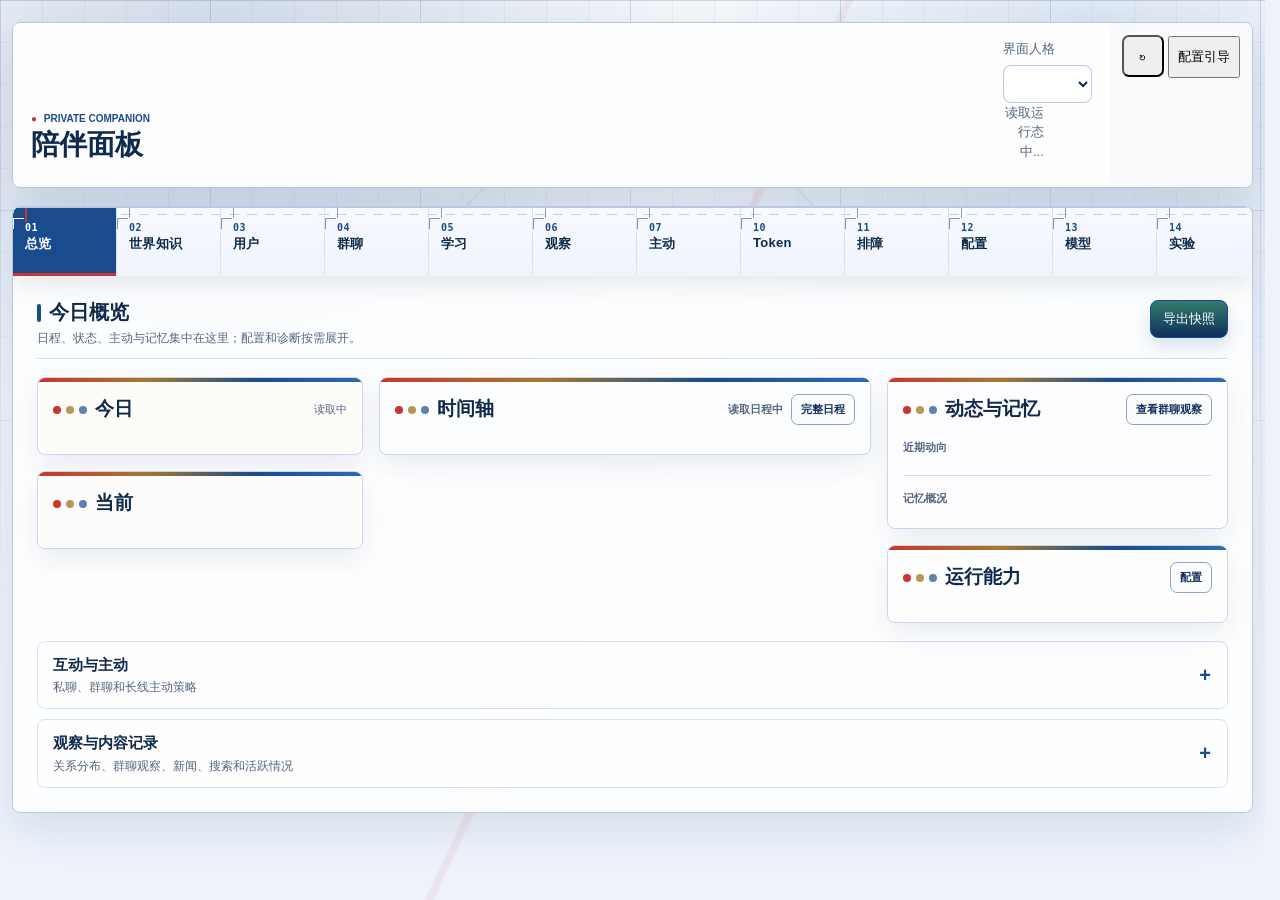
==== commit d3054a53: "chore: bump plugin version for multi-persona release" ====
--- a/pages/陪伴面板/index.html
+++ b/pages/陪伴面板/index.html
@@ -96,7 +96,7 @@
       to { opacity: 1; transform: scaleX(1); transform-origin: left; }
     }
   </style>
-  <link rel="stylesheet" href="./app.css?v=20260809-external-ability-controls-v3&amp;build=20260810-reference-upload-v1&amp;touch=reality-workspace-v1&amp;migration-notice=v2&amp;component-order=v1&amp;layout=model-routing-v2&amp;config=card-unify-v1&amp;release=6.3.2" />
+  <link rel="stylesheet" href="./app.css?v=20260809-external-ability-controls-v3&amp;build=20260810-reference-upload-v1&amp;touch=reality-workspace-v1&amp;migration-notice=v2&amp;component-order=v1&amp;layout=model-routing-v2&amp;release=6.3.5" />
   <!-- Keep the structured roleplay form readable while a WebUI asset is being refreshed. -->
   <style id="roleplay-layout-fallback">
     .roleplay-form,
@@ -163,7 +163,7 @@
   </style>
   <link rel="stylesheet" href="./css/header-tools.css?v=20260713-font-options" />
   <link rel="stylesheet" href="./css/qzone-mobile.css?v=20260711-qzone-image-preview" />
-  <link rel="stylesheet" href="./css/polish.css?v=20260810-responsive-containment-v1&amp;world=20260811-responsive-v2&amp;config=config-lifecycle-v2" />
+  <link rel="stylesheet" href="./css/polish.css?v=20260810-responsive-containment-v1&amp;world=20260811-responsive-v2&amp;config=multi-persona-summary-v2" />
   <script>
     (function () {
       try {
@@ -229,7 +229,13 @@
             <div class="folio-eyebrow"><b>●</b> PRIVATE COMPANION</div>
             <h1 class="folio-title">陪伴面板</h1>
           </div>
-          <p id="subtitle">读取运行态中...</p>
+          <div class="folio-persona-context">
+            <label id="pagePersonaSelector" class="page-persona-selector" for="pagePersonaSelect" hidden>
+              <span>界面人格</span>
+              <select id="pagePersonaSelect" aria-label="切换当前界面显示的人格"></select>
+            </label>
+            <p id="subtitle">读取运行态中...</p>
+          </div>
         </div>
         <div class="folio-stats" id="stats"></div>
       </div>
@@ -401,7 +407,7 @@
           </section>
           <section>
             <b>世界知识</b>
-            <span>本页资料作为日程、状态、主动动机、日记、识图、生图和世界观转写的背景补充；其中外貌、称呼等字段会被对应功能直接读取，字段旁的徽章会标明去向。</span>
+            <span>本页资料只作为日程、状态、主动动机、日记、识图、生图和世界观转写的背景补充。</span>
           </section>
           <section>
             <b>群聊边界</b>
@@ -503,37 +509,25 @@
 关键设定：
 其他补充信息："></textarea>
               </label>
-              <div class="roleplay-appearance-alert roleplay-freeform" id="appearanceFreeformAlert" hidden>
-                <b>未检测到外貌标签行</b>
-                <span>旧版文案按“发型发色：”“瞳色：”等标签行识别角色外观；缺少这些标签时，识图与每日穿搭生图将无法获取角色外观。建议改用“标准化填写”，或在此按标签行补上外貌信息。</span>
-              </div>
               <div class="roleplay-standard persona-standard-grid">
                 <fieldset class="roleplay-field-group roleplay-identity-group">
                   <legend>基础身份</legend>
-                  <label><span class="field-head">姓名 <em class="field-impact" title="日程会把姓名列为已知角色实体，识图也用它辅助判断头像或截图的归属">日程 · 识图</em></span><textarea data-roleplay-persona-part="name" rows="2"></textarea></label>
-                  <label><span class="field-head">种族 <em class="field-impact" title="「机器人」「拟人化」等种族关键词会决定健康、饥饿、生理期等状态模拟是否启用">状态模拟</em></span><textarea data-roleplay-persona-part="species" rows="2"></textarea></label>
-                  <label><span class="field-head">生日 <em class="field-impact" title="解析成功后，Bot 生日当天会自然和主要用户分享一次；支持农历按当年换算">主动 · 一次/年</em></span><textarea data-roleplay-persona-part="age" rows="2" placeholder="例如：6月18日 / 06-18 / 农历六月初三；年份会被忽略"></textarea><small class="field-note birthday-parse-hint" data-birthday-hint="persona"></small><small class="field-note">支持月日或农历（按当年换算），年份会被忽略；生日当天 Bot 会自然和主要用户分享一次，不重复打扰。</small></label>
-                  <label><span class="field-head">性别 <em class="field-impact" title="性别会作为视觉标签参与识图归属判断与每日穿搭生图">识图 · 生图</em></span><textarea data-roleplay-persona-part="gender" rows="2"></textarea></label>
+                  <label>姓名 <textarea data-roleplay-persona-part="name" rows="2"></textarea></label>
+                  <label>种族 <textarea data-roleplay-persona-part="species" rows="2"></textarea></label>
+                  <label>生日 <textarea data-roleplay-persona-part="age" rows="2"></textarea></label>
+                  <label>性别 <textarea data-roleplay-persona-part="gender" rows="2"></textarea></label>
                 </fieldset>
                 <div class="roleplay-appearance-group">
-                  <div class="roleplay-group-head">
-                    <h4>外貌信息</h4>
-                    <em class="field-impact field-impact--strong" title="这些字段按“标签：内容”行交给识图归属判断、每日穿搭生图和视觉缓存">识图 · 生图</em>
-                  </div>
-                  <p class="roleplay-group-desc">以下字段会按标签行交给识图归属判断、每日穿搭生图和视觉缓存；写具体、稳定的视觉特征，避免频繁变动。</p>
+                  <h4>外貌信息</h4>
                   <label>识别点 <textarea data-roleplay-persona-part="appearance" rows="2"></textarea></label>
                   <label>发型发色 <textarea data-roleplay-persona-part="hair" rows="2"></textarea></label>
                   <label>瞳色 <textarea data-roleplay-persona-part="eyes" rows="2"></textarea></label>
                   <label>服饰风格 <textarea data-roleplay-persona-part="clothing" rows="2"></textarea></label>
-                  <div class="roleplay-appearance-alert" id="appearanceStandardAlert" hidden>
-                    <b>尚未填写外貌识别信息</b>
-                    <span>识图将无法判断头像或截图中的角色是否为当前角色，每日穿搭生图也会缺少角色外观。至少填写识别点、发型发色、瞳色或服饰风格之一。</span>
-                  </div>
                 </div>
                 <fieldset class="roleplay-field-group roleplay-character-group">
                   <legend>性格与生活</legend>
-                  <label><span class="field-head">职业/身份 <em class="field-impact" title="「机器人」「学生」等身份关键词会决定健康、饥饿、生理期等状态模拟是否启用">状态模拟</em></span><textarea data-roleplay-persona-part="identity" rows="2"></textarea></label>
-                  <label><span class="field-head">性格描述 <em class="field-impact" title="性格会同步为回复风格参考，并影响创作节奏">回复 · 创作</em></span><textarea data-roleplay-persona-part="personality" rows="2"></textarea></label>
+                  <label>职业/身份 <textarea data-roleplay-persona-part="identity" rows="2"></textarea></label>
+                  <label>性格描述 <textarea data-roleplay-persona-part="personality" rows="2"></textarea></label>
                   <label>核心欲望/目标 <textarea data-roleplay-persona-part="desire" rows="2"></textarea></label>
                   <label>爱好 <textarea data-roleplay-persona-part="hobbies" rows="2"></textarea></label>
                   <label class="wide-field">禁忌 <textarea data-roleplay-persona-part="taboo" rows="2"></textarea></label>
@@ -548,12 +542,11 @@
               </div>
               <details class="roleplay-visual-identity-extra">
                 <summary>
-                  <span><b>特殊图像身份线索（可选）</b><small>只补充上方外貌字段无法表达的识别信息；识图与穿搭生图会读取。</small></span>
+                  <span><b>特殊图像身份线索（可选）</b><small>只补充上方外貌字段无法表达的识别信息。</small></span>
                 </summary>
-                <label class="roleplay-textarea"><span class="field-head">头像、截图与二创识别线索 <em class="field-impact">识图 · 生图</em></span>
+                <label class="roleplay-textarea">头像、截图与二创识别线索
                   <textarea name="private_image_self_recognition_hint" rows="4" placeholder="例如：常用头像的构图或标志；聊天截图中使用的昵称；OC / 二创形象的别名；表情包固定签名或水印。
 不要重复填写发色、瞳色、服装等上方已有外貌信息，也不要填写用户资料。"></textarea>
-                  <small class="field-note">最多 1200 字，超出部分保存时会被截断。</small>
                 </label>
               </details>
             </section>
@@ -565,7 +558,7 @@
                   <h3>世界观蓝图</h3>
                 </div>
                 <button type="button" class="roleplay-example-btn" data-roleplay-example="world">填入示例</button>
-                <label><span class="field-head">适配模式 <em class="field-impact" title="适配影响私聊、主动、日记、梦境、QQ空间、书柜等几乎所有功能的称呼转写">全局转写</em></span>
+                <label>适配模式
                   <select name="worldview_adaptation_mode">
                     <option value="auto">自动</option>
                     <option value="modern">现代日常</option>
@@ -647,7 +640,7 @@
               </div>
               <button type="button" class="roleplay-example-btn" data-roleplay-example="user">填入示例</button>
               <div class="roleplay-user-fields">
-                <label><span class="field-head">对用户的称呼 <em class="field-impact" title="Bot 在私聊、主动消息等场景对用户的默认称呼">全局称呼</em></span><input name="default_nickname" /></label>
+                <label>对用户的称呼 <input name="default_nickname" /></label>
               </div>
               <label class="roleplay-textarea roleplay-freeform">用户与关系补充
                 <textarea name="roleplay_user_profile_prompt" rows="5" placeholder="对用户的称呼：
@@ -660,7 +653,7 @@
               </label>
               <div class="roleplay-standard user-standard-grid">
                 <label>性别 <textarea data-roleplay-user-part="user_gender" rows="2"></textarea></label>
-                <label>生日 <textarea data-roleplay-user-part="user_age" rows="2" placeholder="例如：6月18日 / 06-18 / 农历六月初三；年份会被忽略"></textarea><small class="field-note birthday-parse-hint" data-birthday-hint="user"></small><small class="field-note">用户在私聊中提到生日（含“我后天生日”“过两天我生日”）会被自动记忆并优先使用；此处填写作为兜底，同样支持农历。</small></label>
+                <label>生日 <textarea data-roleplay-user-part="user_age" rows="2"></textarea></label>
                 <label>职业 <textarea data-roleplay-user-part="user_occupation" rows="2"></textarea></label>
                 <label>是角色的XX <textarea data-roleplay-user-part="role_relation" rows="2"></textarea></label>
                 <label>与角色的相处方式 <textarea data-roleplay-user-part="interaction" rows="2"></textarea></label>
@@ -1454,9 +1447,9 @@
             <p>基础维护、运行节奏与功能生命周期集中管理。</p>
           </div>
           <nav class="config-section-nav" aria-label="配置区域">
-            <button type="button" data-config-section-target="config-common-settings">基础与维护</button>
-            <button type="button" data-config-section-target="config-runtime-settings">运行节奏</button>
-            <button type="button" data-config-section-target="config-feature-settings">功能开关</button>
+            <button type="button" data-config-section-target="config-common-settings">通用设置</button>
+            <button type="button" data-config-section-target="config-runtime-settings">人格运行</button>
+            <button type="button" data-config-section-target="config-feature-settings">人格开关</button>
           </nav>
         </header>
         <div class="config-grid">
@@ -1464,12 +1457,12 @@
             <summary class="config-fold-summary">
               <div class="config-fold-heading">
                 <span class="config-fold-kicker">配置工作台</span>
-                <h2>常用配置</h2>
-                <p>主动能力、动态注入、群聊范围、数据维护与页面外观。</p>
+                <h2>通用设置</h2>
+                <p>多人格拓扑、AstrBot 路由状态、群聊范围、数据维护与页面外观。</p>
                 <span class="config-fold-preview" aria-label="包含的配置范围">
-                  <span>日常能力</span>
+                  <span>人格管理</span>
+                  <span>AstrBot 路由</span>
                   <span>群聊范围</span>
-                  <span>数据维护</span>
                   <span>页面外观</span>
                 </span>
               </div>
@@ -1699,6 +1692,32 @@
             </div>
           </details>
 
+          <section class="config-persona-context" aria-label="当前人格配置范围">
+            <div class="config-persona-selector" id="configPersonaSelector" hidden>
+              <label for="configPersonaSelect">
+                <span>人格配置</span>
+                <select id="configPersonaSelect" aria-label="选择要查看和编辑的人格"></select>
+              </label>
+              <div class="config-persona-selector-meta" id="configPersonaSelectorMeta" aria-live="polite"></div>
+            </div>
+            <div class="config-persona-top-row">
+              <div id="proactiveOnlyModeCard"></div>
+              <div id="multiPersonaModeSummary" class="config-common-multi-persona-summary"></div>
+            </div>
+            <section class="config-persona-stats" id="configPersonaStats" aria-labelledby="configPersonaStatsTitle">
+              <header>
+                <div>
+                  <span class="config-fold-kicker">当前人格</span>
+                  <h2 id="configPersonaStatsTitle">统计面板</h2>
+                </div>
+                <span id="configPersonaStatsSource" class="muted">统计随人格选择更新</span>
+              </header>
+              <div class="folio-stats config-stats" id="configStats"></div>
+            </section>
+          </section>
+
+          <section class="config-persona-settings" id="config-persona-settings" aria-label="人格配置">
+
           <details class="config-fold-panel config-runtime-details" id="config-runtime-settings">
             <summary class="config-fold-summary">
               <div class="config-fold-heading">
@@ -1747,10 +1766,9 @@
                 <section class="runtime-settings-section">
                   <header class="runtime-settings-section-head">
                     <h3>资源配额</h3>
-                    <p>硬限额达到后会跳过后台模型调用；软限额开启时优先保留当下回复，仅暂缓低优先级后台任务。</p>
                   </header>
                   <div class="runtime-settings-grid">
-                    <label class="runtime-settings-wide">每日插件 Token 限额 <input name="daily_token_limit" type="number" min="0" step="10000" /></label>
+                    <label>每日插件 Token 限额 <input name="daily_token_limit" type="number" min="0" step="10000" /></label>
                     <label class="toggle-row"><input name="enable_daily_token_soft_limit" type="checkbox" /> <span>启用每日 Token 软限额</span></label>
                     <label>每日 Token 软限额 <input name="daily_token_soft_limit" type="number" min="0" step="10000" /></label>
                   </div>
@@ -1769,7 +1787,6 @@
               </div>
               <div id="featureFilterResult" class="feature-filter-result" aria-live="polite"></div>
             </header>
-            <div id="proactiveOnlyModeCard"></div>
             <div id="featureSwitchSummary" class="feature-switch-summary"></div>
             <div class="feature-filter-workspace" id="featureFilterWorkspace">
               <div class="feature-filter-topline">
@@ -1803,6 +1820,7 @@
             </div>
             <div class="feature-switch-board" id="featureFlags"></div>
           </article>
+          </section>
         </div>
       </section>
 
@@ -2048,8 +2066,8 @@
   <script src="./js/features/daily-outfit.js?v=20260711-qzone-preview-context"></script>
   <script src="./js/ui/appearance.js?v=20260713-font-options"></script>
   <!-- Loaded on demand by app.js through AstrBot's relative dynamic-import rewriting:
-       ./js/panels/provider-tree.js?v=20260804-private-reading-capability-v1&amp;manual=provider-input-v2&amp;layout=v2&amp;rules=structured-v1
+       ./js/panels/provider-tree.js?v=20260804-private-reading-capability-v1&amp;manual=provider-input-v2&amp;layout=v2
        ./js/panels/qzone-panel.js?v=20260810-qzone-classic-loader-v1 -->
-  <script src="./app.js?v=20260809-proactive-tts-external-ability-photo-fixed-v1&amp;build=20260810-reference-upload-v2&amp;page=lazy-classic-loader-v1&amp;scope=photo-scope-quota-v1&amp;touch=reality-workspace-v1&amp;memory-source=memory-companion-v2&amp;user-create=profile-v1&amp;relationship-role-photo=pr125-v1&amp;camera-runtime-scope=v1&amp;config=config-lifecycle-v1&amp;troubleshooting=diagnostic-category-label-v1&amp;content-visibility=v1&amp;migration-notice=v4&amp;component-order=v1&amp;layout=model-routing-v2&amp;persona-style-batch-recovery=v1&amp;preset-save=v1&amp;release=6.3.2"></script>
+  <script src="./app.js?v=20260809-proactive-tts-external-ability-photo-fixed-v1&amp;build=20260810-reference-upload-v2&amp;page=lazy-classic-loader-v1&amp;scope=photo-scope-quota-v1&amp;touch=reality-workspace-v1&amp;memory-source=memory-companion-v2&amp;user-create=profile-v1&amp;relationship-role-photo=pr125-v1&amp;camera-runtime-scope=v1&amp;config=multi-persona-summary-v2&amp;troubleshooting=diagnostic-category-label-v1&amp;content-visibility=v1&amp;migration-notice=v4&amp;component-order=v1&amp;layout=model-routing-v2&amp;persona-style-batch-recovery=v1&amp;preset-save=v1&amp;release=6.3.5"></script>
 </body>
 </html>
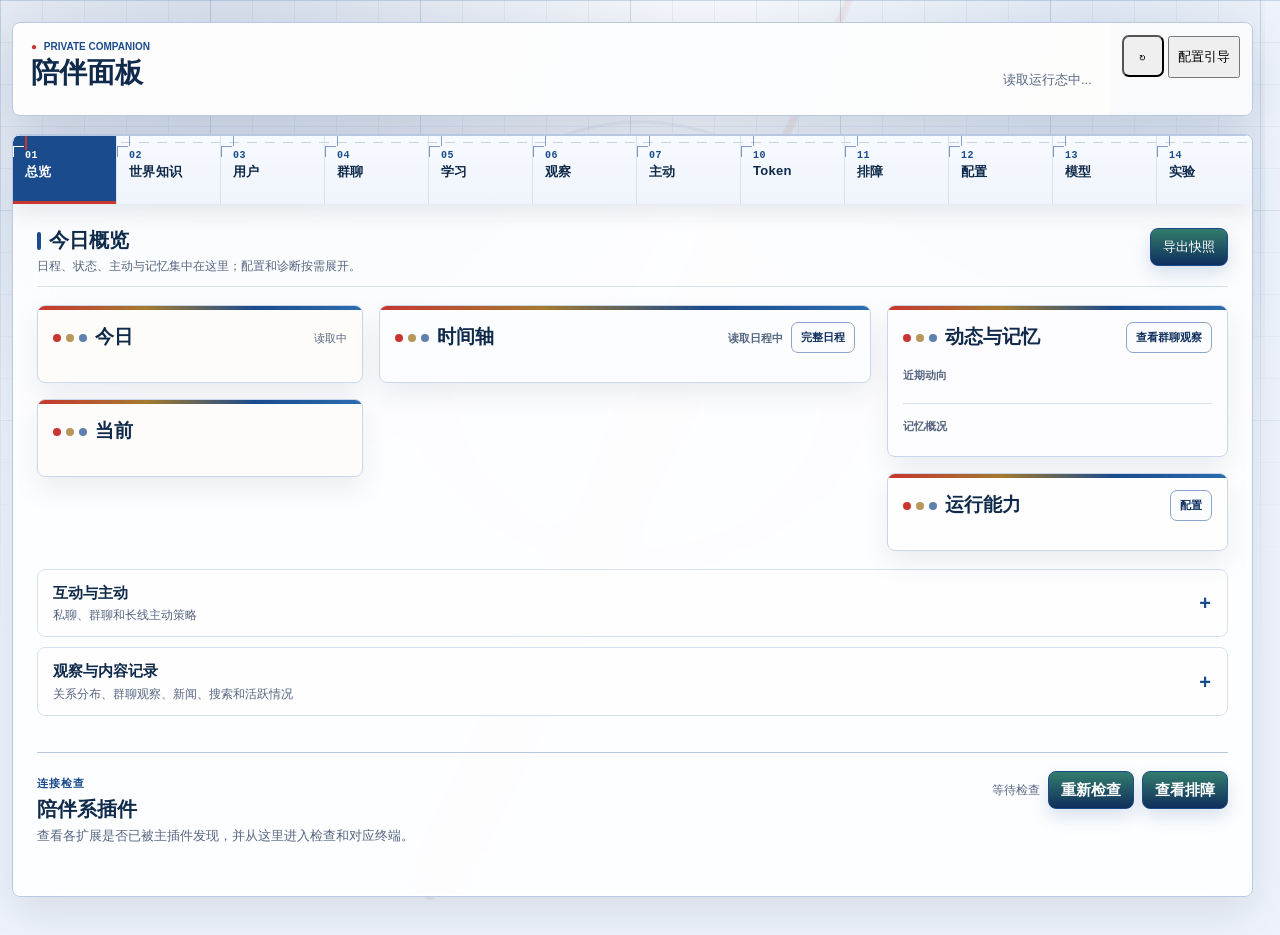
==== commit 7fc09d88: "Merge remote-tracking branch 'upstream/main' # Conflicts: #	event_dispatch.py #	group_observation.py" ====
--- a/pages/陪伴面板/index.html
+++ b/pages/陪伴面板/index.html
@@ -96,7 +96,7 @@
       to { opacity: 1; transform: scaleX(1); transform-origin: left; }
     }
   </style>
-  <link rel="stylesheet" href="./app.css?v=20260809-external-ability-controls-v3&amp;build=20260810-reference-upload-v1&amp;touch=reality-workspace-v1&amp;migration-notice=v2&amp;component-order=v1&amp;layout=model-routing-v2&amp;release=6.3.5" />
+  <link rel="stylesheet" href="./app.css?v=20260809-external-ability-controls-v3&amp;build=20260810-reference-upload-v1&amp;touch=reality-redesign-rt2-v4&amp;migration-notice=v2&amp;component-order=v1&amp;layout=model-routing-v2&amp;directory-nav=v2&amp;terminal=plugin-check-v1&amp;diagnostic-layout=v2&amp;release=6.4.4f" />
   <!-- Keep the structured roleplay form readable while a WebUI asset is being refreshed. -->
   <style id="roleplay-layout-fallback">
     .roleplay-form,
@@ -163,7 +163,7 @@
   </style>
   <link rel="stylesheet" href="./css/header-tools.css?v=20260713-font-options" />
   <link rel="stylesheet" href="./css/qzone-mobile.css?v=20260711-qzone-image-preview" />
-  <link rel="stylesheet" href="./css/polish.css?v=20260810-responsive-containment-v1&amp;world=20260811-responsive-v2&amp;config=multi-persona-summary-v2" />
+  <link rel="stylesheet" href="./css/polish.css?v=20260810-responsive-containment-v1&amp;world=20260811-responsive-v2&amp;config=multi-persona-summary-v2&amp;mobile=20260829-overflow-v1" />
   <script>
     (function () {
       try {
@@ -385,6 +385,22 @@
               </article>
             </div>
           </details>
+        </section>
+        <section class="dashboard-companion-terminal" aria-labelledby="dashboardCompanionTerminalTitle">
+          <header class="dashboard-companion-terminal-head">
+            <div>
+              <span class="dashboard-kicker">连接检查</span>
+              <h2 id="dashboardCompanionTerminalTitle">陪伴系插件</h2>
+              <p>查看各扩展是否已被主插件发现，并从这里进入检查和对应终端。</p>
+            </div>
+            <div class="actions compact dashboard-companion-terminal-actions">
+              <span id="dashboardCompanionTerminalUpdated" class="dashboard-companion-terminal-updated">等待检查</span>
+              <button type="button" id="dashboardCompanionTerminalRefresh" class="secondary-button">重新检查</button>
+              <button type="button" class="ghost-button" data-jump-tab="troubleshooting">查看排障</button>
+            </div>
+          </header>
+          <div id="dashboardCompanionTerminalSummary" class="dashboard-companion-terminal-summary" aria-live="polite"></div>
+          <div id="dashboardCompanionTerminalList" class="dashboard-companion-terminal-list"></div>
         </section>
       </section>
 
@@ -585,7 +601,7 @@
 识屏 = 水晶映像
 B站 = 影像记录
 QQ空间 = 公开札记
-书柜 = 行囊书匣"></textarea>
+资料柜 = 行囊书匣"></textarea>
                 </label>
                 <div class="roleplay-standard blueprint-standard-grid">
                   <fieldset class="roleplay-field-group roleplay-world-foundation-group">
@@ -608,7 +624,7 @@
                   <summary class="translation-summary">
                     <div class="translation-summary-text">
                       <b>平台称呼转写（可选）</b>
-                      <span>只有角色世界观需要把"群聊、识屏、B站、QQ空间、书柜"换成设定内说法时再填；普通现代日常可以全部留空。</span>
+                      <span>只有角色世界观需要把"群聊、识屏、B站、QQ空间、资料柜"换成设定内说法时再填；普通现代日常可以全部留空。</span>
                     </div>
                   </summary>
                   <div class="roleplay-standard translation-standard-grid">
@@ -616,7 +632,7 @@
                     <label>识屏（可选） <input data-roleplay-translation-part="识屏" placeholder="可留空，例如 水晶映像" /></label>
                     <label>B站（可选） <input data-roleplay-translation-part="B站" placeholder="可留空，例如 影像记录" /></label>
                     <label>QQ空间（可选） <input data-roleplay-translation-part="QQ空间" placeholder="可留空，例如 公开札记" /></label>
-                    <label>书柜（可选） <input data-roleplay-translation-part="书柜" placeholder="可留空，例如 行囊书匣" /></label>
+                    <label>资料柜（可选） <input data-roleplay-translation-part="资料柜" placeholder="可留空，例如 行囊书匣" /></label>
                   </div>
                 </details>
               </div>
@@ -675,7 +691,7 @@
         <div class="section-head">
           <div>
             <h2>用户档案</h2>
-            <p class="section-desc">统一管理私聊用户和未来接入的群聊成员；先看状态，再进入详情调整。</p>
+            <p class="section-desc">分别管理私聊用户与群聊成员；先看身份，再进入详情查看互动资料。</p>
           </div>
           <div class="user-page-actions">
             <label class="user-search-wrap"><span aria-hidden="true">⌕</span><input id="userFilter" type="search" placeholder="搜索名称、ID、别名" /></label>
@@ -683,13 +699,16 @@
           </div>
         </div>
         <div class="user-filter-panel" id="userFilterPanel" hidden>
-          <label>来源 <select id="userScopeFilter"><option value="all">全部身份</option><option value="private">私聊用户</option><option value="group">群聊成员（即将支持）</option></select></label>
           <label>状态 <select id="userStatusFilter"><option value="all">全部状态</option><option value="enabled">已启用</option><option value="disabled">已停用</option></select></label>
           <span class="muted">筛选只影响左侧目录，不会改变用户数据。</span>
         </div>
         <div class="user-workspace">
           <aside class="user-roster" aria-label="用户目录">
             <div class="user-roster-head"><div><span class="eyebrow">PEOPLE</span><h3>成员目录</h3></div><span id="userRosterCount" class="count-pill">0</span></div>
+            <div class="user-directory-nav" role="tablist" aria-label="成员类型">
+              <button type="button" role="tab" aria-selected="true" data-directory-scope="private">私聊</button>
+              <button type="button" role="tab" aria-selected="false" data-directory-scope="group">群聊</button>
+            </div>
             <div id="userRows" class="user-roster-list"></div>
             <div class="user-roster-footer">
               <button type="button" class="secondary-button" id="addUserOpen">＋ 新增用户</button>
@@ -853,7 +872,7 @@
                 <a href="https://github.com/menglimi/astrbot_plugin_reality_companion" target="_blank" rel="noopener noreferrer">查看插件仓库 <span aria-hidden="true">↗</span></a>
               </li>
               <li>
-                <div><strong>我会替你留住故事</strong><span>原书柜与 QQ 空间功能</span></div>
+                <div><strong>我会替你留住故事</strong><span>原资料柜与 QQ 空间功能</span></div>
                 <a href="https://github.com/menglimi/astrbot_plugin_content_companion" target="_blank" rel="noopener noreferrer">查看插件仓库 <span aria-hidden="true">↗</span></a>
               </li>
             </ul>
@@ -1057,6 +1076,86 @@
             <pre id="livingMemoryBox">加载中...</pre>
           </article>
         </div>
+        <section class="observation-calendar" id="calendarWorkspace" aria-label="生活日历">
+          <div class="section-head">
+            <div>
+              <h2>生活日历</h2>
+              <span class="muted">把阶段、节律和具体安排放在同一张表里；记录是背景，不代表已经发生。</span>
+            </div>
+            <div class="actions compact calendar-toolbar">
+              <button type="button" id="calendarPreviousMonth" aria-label="上个月">‹</button>
+              <strong id="calendarMonthLabel">读取中</strong>
+              <button type="button" id="calendarNextMonth" aria-label="下个月">›</button>
+              <button type="button" id="calendarTodayButton">今天</button>
+              <button type="button" class="primary-button" id="calendarNewRecordButton">新增记录</button>
+            </div>
+          </div>
+          <div id="calendarError" class="empty small" hidden></div>
+          <div class="calendar-layout">
+            <article class="calendar-card calendar-today-card">
+              <header><h3>今日快照</h3><small id="calendarTodayMeta">读取中</small></header>
+              <div id="calendarTodayEvents" class="calendar-event-list"></div>
+              <div id="calendarTodayConflicts" class="calendar-conflict-list"></div>
+              <div id="calendarTimeline" class="calendar-timeline"></div>
+            </article>
+            <article class="calendar-card calendar-records-card">
+              <header><h3>本月记录</h3><small id="calendarRecordsMeta">读取中</small></header>
+              <div id="calendarRecords" class="calendar-record-list"></div>
+            </article>
+            <article class="calendar-card calendar-candidates-card">
+              <header><h3>待确认候选</h3><small id="calendarCandidatesMeta">读取中</small></header>
+              <div id="calendarCandidates" class="calendar-candidate-list"></div>
+            </article>
+          </div>
+          <article class="calendar-card calendar-month-agenda-card">
+            <header><h3>月历表</h3><small id="calendarMonthAgendaMeta">读取中</small></header>
+            <div id="calendarMonthAgenda" class="calendar-month-agenda">
+              <div class="calendar-month-grid" id="calendarMonthGrid"></div>
+            </div>
+          </article>
+          <details class="calendar-editor" id="calendarEditor">
+            <summary><span>新增 / 编辑日历记录</span><small>暑假、上学规则、补课或临时调整</small></summary>
+            <form id="calendarRecordForm" class="calendar-form">
+              <input type="hidden" name="calendar_id" />
+              <label>类型
+                <select name="kind">
+                  <option value="period">长期区间</option>
+                  <option value="event">单次事件</option>
+                  <option value="recurrence">周期规则</option>
+                  <option value="exception">例外调整</option>
+                </select>
+              </label>
+              <label>标题 <input name="title" maxlength="120" required placeholder="例如：暑假 / 工作日上学" /></label>
+              <label>开始日期 <input name="start_date" type="date" required /></label>
+              <label>结束日期 <input name="end_date" type="date" /></label>
+              <label>改期到 <input name="new_date" type="date" /><small>仅“改期”例外填写</small></label>
+              <label>开始时间 <input name="start_time" type="time" /></label>
+              <label>结束时间 <input name="end_time" type="time" /></label>
+              <label>周期
+                <select name="frequency">
+                  <option value="weekly">每周</option>
+                  <option value="daily">每天</option>
+                  <option value="monthly">每月</option>
+                  <option value="yearly">每年</option>
+                </select>
+              </label>
+              <label>周几（周期规则） <input name="by_weekday" placeholder="周一,周二 或 0,1" /></label>
+              <label>例外目标 ID <input name="target_id" maxlength="160" placeholder="取消 / 替换 / 改期时填写" /><small>新增例外可留空</small></label>
+              <label>例外动作
+                <select name="action">
+                  <option value="replace">替换</option>
+                  <option value="cancel">取消</option>
+                  <option value="reschedule">改期</option>
+                  <option value="add">新增</option>
+                </select>
+              </label>
+              <div class="calendar-form-actions">
+                <button type="submit" class="primary-button">保存记录</button>
+                <button type="button" id="calendarCancelEditButton">清空</button>
+              </div>
+            </form>
+          </details>
+        </section>
       </section>
 
       <section class="panel" id="panel-proactive">
@@ -1090,7 +1189,7 @@
         <div class="section-head">
           <div>
             <h2>创作</h2>
-            <span class="muted">作品、书柜与 QQ 空间统一由陪伴扩展提供</span>
+            <span class="muted">作品、资料柜与 QQ 空间统一由陪伴扩展提供</span>
           </div>
           <span id="creativeCompanionStatus" class="module-badge">正在检测扩展</span>
         </div>
@@ -1113,8 +1212,8 @@
             </article>
             <article>
               <span>阅读</span>
-              <b id="bookshelfJmCount">0</b>
-              <small>夹层阅读记录</small>
+              <b id="bookshelfArchiveCount">0</b>
+              <small>资料归档记录</small>
             </article>
             <article>
               <span>备忘便签</span>
@@ -1187,7 +1286,7 @@
               <div class="drawer-head">
                 <div>
                   <h2>抽屉夹层</h2>
-                  <p class="section-desc">日记与私密阅读 · 需要密码解锁</p>
+                  <p class="section-desc">日记与资料归档 · 需要密码解锁</p>
                 </div>
                 <span id="bookshelfLockState" class="module-badge">未解锁</span>
               </div>
@@ -2066,8 +2165,8 @@
   <script src="./js/features/daily-outfit.js?v=20260711-qzone-preview-context"></script>
   <script src="./js/ui/appearance.js?v=20260713-font-options"></script>
   <!-- Loaded on demand by app.js through AstrBot's relative dynamic-import rewriting:
-       ./js/panels/provider-tree.js?v=20260804-private-reading-capability-v1&amp;manual=provider-input-v2&amp;layout=v2
+       ./js/panels/provider-tree.js?v=20260804-reading-archive-capability-v1&amp;manual=provider-input-v2&amp;layout=v2
        ./js/panels/qzone-panel.js?v=20260810-qzone-classic-loader-v1 -->
-  <script src="./app.js?v=20260809-proactive-tts-external-ability-photo-fixed-v1&amp;build=20260810-reference-upload-v2&amp;page=lazy-classic-loader-v1&amp;scope=photo-scope-quota-v1&amp;touch=reality-workspace-v1&amp;memory-source=memory-companion-v2&amp;user-create=profile-v1&amp;relationship-role-photo=pr125-v1&amp;camera-runtime-scope=v1&amp;config=multi-persona-summary-v2&amp;troubleshooting=diagnostic-category-label-v1&amp;content-visibility=v1&amp;migration-notice=v4&amp;component-order=v1&amp;layout=model-routing-v2&amp;persona-style-batch-recovery=v1&amp;preset-save=v1&amp;release=6.3.5"></script>
+  <script src="./app.js?v=20260809-proactive-tts-external-ability-photo-fixed-v1&amp;build=20260810-reference-upload-v2&amp;page=lazy-classic-loader-v1&amp;scope=photo-scope-quota-v1&amp;touch=reality-redesign-rt2-v4&amp;memory-source=memory-companion-v2&amp;user-create=profile-v1&amp;relationship-role-photo=pr125-v1&amp;camera-runtime-scope=v1&amp;config=multi-persona-summary-v2&amp;troubleshooting=diagnostic-category-label-v1&amp;content-visibility=v1&amp;migration-notice=v4&amp;component-order=v1&amp;layout=model-routing-v2&amp;persona-style-batch-recovery=v1&amp;preset-save=v1&amp;directory-nav=v2&amp;mihome=external-runtime-v2&amp;terminal=plugin-check-v1&amp;diagnostic-layout=v2&amp;release=6.4.4f"></script>
 </body>
 </html>
--- a/pages/陪伴面板/app.css
+++ b/pages/陪伴面板/app.css
@@ -458,6 +458,67 @@
 
 @media (prefers-reduced-motion: reduce) {
   .reaction-asset-card { transition: none; }
+}
+
+.persona-setting-source {
+  display: inline-flex;
+  align-items: center;
+  width: fit-content;
+  margin-left: 6px;
+  padding: 2px 6px;
+  border: 1px solid currentColor;
+  border-radius: 999px;
+  font-size: 11px;
+  line-height: 1.2;
+  white-space: nowrap;
+}
+
+.persona-setting-source.primary {
+  color: var(--muted, #687589);
+  background: color-mix(in srgb, currentColor 7%, transparent);
+}
+
+.persona-setting-source.persona {
+  color: var(--accent, #2c6cb0);
+  background: color-mix(in srgb, currentColor 9%, transparent);
+}
+
+.persona-follow-button {
+  min-width: 68px;
+  margin-left: 0;
+  padding: 3px 8px;
+  border: 1px solid var(--line, #d7dee8);
+  border-radius: 5px;
+  color: var(--accent, #2c6cb0);
+  background: var(--surface, #fff);
+  cursor: pointer;
+  font-size: 11px;
+  line-height: 1.35;
+  white-space: nowrap;
+}
+
+.persona-follow-button:hover {
+  border-color: var(--accent, #2c6cb0);
+  background: color-mix(in srgb, var(--accent, #2c6cb0) 8%, var(--surface, #fff));
+}
+
+.persona-follow-button.is-confirming,
+.persona-follow-button.is-confirming:hover {
+  border-color: #b9382f;
+  background: #b9382f;
+  color: #fff;
+}
+
+.feature-switch-meta .persona-follow-button,
+.feature-param-main header .persona-follow-button,
+.feature-detail-taxonomy .persona-follow-button {
+  display: inline-flex;
+  align-items: center;
+  justify-content: center;
+}
+
+.feature-param-control .persona-follow-button {
+  align-self: flex-start;
 }
 
 .image-runtime-debug {
@@ -1655,6 +1716,209 @@
   box-shadow: var(--shadow-soft), var(--shadow-ring);
 }
 
+.dashboard-companion-terminal {
+  margin-top: 18px;
+  border-top: 1px solid var(--line);
+  padding-top: 18px;
+}
+
+.dashboard-companion-terminal-head {
+  display: flex;
+  align-items: flex-start;
+  justify-content: space-between;
+  gap: 18px;
+  margin-bottom: 14px;
+}
+
+.dashboard-companion-terminal-head h2 {
+  margin: 3px 0 4px;
+  font-size: 20px;
+}
+
+.dashboard-companion-terminal-head p {
+  margin: 0;
+  color: var(--muted);
+  font-size: 13px;
+}
+
+.dashboard-kicker {
+  color: var(--accent);
+  font-size: 11px;
+  font-weight: 800;
+  letter-spacing: .08em;
+  text-transform: uppercase;
+}
+
+.dashboard-companion-terminal-actions {
+  align-items: center;
+  flex-wrap: wrap;
+  justify-content: flex-end;
+}
+
+.dashboard-companion-terminal-updated {
+  color: var(--muted);
+  font-size: 12px;
+  white-space: nowrap;
+}
+
+.dashboard-companion-terminal-summary {
+  display: flex;
+  align-items: center;
+  flex-wrap: wrap;
+  gap: 8px 14px;
+  margin-bottom: 12px;
+  color: var(--muted);
+  font-size: 13px;
+}
+
+.dashboard-companion-summary-count b {
+  color: var(--accent);
+  font-size: 17px;
+}
+
+.dashboard-companion-summary-attention {
+  color: #8a5a26;
+}
+
+.dashboard-companion-summary-ok {
+  color: #1a6b5a;
+}
+
+.dashboard-companion-summary-missing {
+  color: var(--muted);
+}
+
+.dashboard-companion-terminal-list {
+  display: grid;
+  grid-template-columns: repeat(3, minmax(0, 1fr));
+  gap: 10px;
+}
+
+.dashboard-companion-plugin {
+  display: flex;
+  min-width: 0;
+  min-height: 142px;
+  align-items: flex-start;
+  justify-content: space-between;
+  gap: 12px;
+  border: 1px solid var(--line);
+  border-radius: var(--radius);
+  padding: 13px;
+  background: var(--surface);
+}
+
+.dashboard-companion-plugin.is-ready {
+  border-color: rgba(38, 127, 109, 0.32);
+}
+
+.dashboard-companion-plugin.is-warn {
+  border-color: rgba(161, 95, 38, 0.38);
+  background: #fdf8f1;
+}
+
+.dashboard-companion-plugin.is-error {
+  border-color: rgba(168, 63, 63, 0.4);
+  background: #fff7f6;
+}
+
+.dashboard-companion-plugin-main {
+  display: grid;
+  min-width: 0;
+  gap: 5px;
+}
+
+.dashboard-companion-plugin-title {
+  display: flex;
+  min-width: 0;
+  align-items: center;
+  flex-wrap: wrap;
+  gap: 7px;
+}
+
+.dashboard-companion-plugin-title h3 {
+  min-width: 0;
+  margin: 0;
+  font-size: 14px;
+  overflow-wrap: anywhere;
+}
+
+.dashboard-companion-plugin-dot {
+  width: 8px;
+  height: 8px;
+  flex: 0 0 auto;
+  border-radius: 50%;
+  background: var(--muted);
+}
+
+.dashboard-companion-plugin.is-ready .dashboard-companion-plugin-dot {
+  background: #2b947d;
+}
+
+.dashboard-companion-plugin.is-warn .dashboard-companion-plugin-dot {
+  background: #b8752f;
+}
+
+.dashboard-companion-plugin.is-error .dashboard-companion-plugin-dot {
+  background: #b84b4b;
+}
+
+.dashboard-companion-plugin-status {
+  border: 1px solid var(--line);
+  border-radius: 999px;
+  padding: 2px 7px;
+  color: var(--muted);
+  font-size: 11px;
+  line-height: 1.2;
+  white-space: nowrap;
+}
+
+.dashboard-companion-plugin-status.is-ready {
+  border-color: rgba(38, 127, 109, 0.3);
+  color: #1a6b5a;
+}
+
+.dashboard-companion-plugin-status.is-warn {
+  border-color: rgba(161, 95, 38, 0.34);
+  color: #8a5a26;
+}
+
+.dashboard-companion-plugin-status.is-error {
+  border-color: rgba(168, 63, 63, 0.38);
+  color: #9b3f3f;
+}
+
+.dashboard-companion-plugin p,
+.dashboard-companion-plugin small {
+  margin: 0;
+  color: var(--muted);
+  font-size: 12px;
+  line-height: 1.45;
+  overflow-wrap: anywhere;
+}
+
+.dashboard-companion-plugin-action {
+  flex: 0 0 auto;
+  align-self: flex-end;
+  border: 1px solid var(--line);
+  border-radius: 6px;
+  padding: 6px 9px;
+  background: var(--surface-strong);
+  color: var(--ink);
+  font: inherit;
+  font-size: 12px;
+  cursor: pointer;
+}
+
+.dashboard-companion-plugin-action:hover:not(:disabled) {
+  border-color: var(--accent);
+  background: var(--accent-soft);
+}
+
+.dashboard-companion-plugin-action:disabled {
+  cursor: not-allowed;
+  opacity: .5;
+}
+
 .chart-box {
   margin-top: 12px;
 }
@@ -4187,37 +4451,11 @@
 .model-replacement-note { color: var(--muted); font-size: .86rem; line-height: 1.55; }
 .model-replacement-scope,
 .model-replacement-sensitive,
-.model-replacement-rules { display: grid; gap: 7px; }
+.model-replacement-rules-field { display: grid; gap: 7px; }
 .model-replacement-scope > span { color: var(--muted); font-size: 12px; }
 .model-replacement-scope select { width: 100%; }
 .model-replacement-body { grid-template-columns: minmax(0, 1.15fr) minmax(280px, .85fr); margin-top: 15px; }
-.model-replacement-rules-head { display: flex; align-items: center; justify-content: space-between; gap: 10px; flex-wrap: wrap; }
-.model-rule-add { min-height: 32px; border: 1px dashed rgba(26, 75, 140, .38); border-radius: 999px; padding: 0 14px; background: rgba(216, 230, 246, .4); color: var(--accent-strong); font: inherit; font-size: 12px; font-weight: 700; cursor: pointer; transition: background-color .16s ease, border-color .16s ease; }
-.model-rule-add:hover { border-style: solid; background: var(--accent-soft); }
-.model-rule-list { display: grid; gap: 10px; }
-.model-rule-empty { border: 1px dashed var(--line-soft); border-radius: var(--radius-sm); padding: 18px 14px; color: var(--muted); font-size: .86rem; line-height: 1.6; text-align: center; }
-.model-rule { display: grid; gap: 10px; border: 1px solid var(--line-soft); border-radius: var(--radius-sm); padding: 12px 13px; background: rgba(255, 255, 255, .78); }
-.model-rule.is-disabled { opacity: .62; background: rgba(245, 247, 250, .8); }
-.model-rule-head { display: flex; align-items: center; gap: 10px; }
-.model-rule-toggle { margin-right: 2px; }
-.model-rule-name { flex: 1 1 auto; min-width: 0; min-height: 36px; border: 1px solid var(--line-soft); border-radius: var(--radius-sm); padding: 7px 10px; background: #fff; color: var(--ink); font: inherit; font-size: 13px; font-weight: 650; }
-.model-rule-name:focus-visible { outline: 2px solid var(--accent); outline-offset: 1px; }
-.model-rule-remove { flex: 0 0 auto; min-height: 32px; border: 1px solid rgba(179, 42, 42, .34); border-radius: var(--radius-sm); padding: 0 12px; background: transparent; color: var(--danger); font: inherit; font-size: 12px; font-weight: 650; cursor: pointer; }
-.model-rule-remove:hover { background: rgba(179, 42, 42, .08); }
-.model-rule-grid { display: grid; grid-template-columns: minmax(0, 1fr) minmax(0, 1fr); gap: 10px; }
-.model-rule-opts { display: flex; align-items: end; gap: 10px; flex-wrap: wrap; }
-.model-rule-opt { display: grid; gap: 5px; min-width: 0; }
-.model-rule-opt > span { color: var(--ink); font-size: 11px; font-weight: 700; }
-.model-rule-opt > span small { color: var(--muted); font-weight: 500; }
-.model-rule-opt select,
-.model-rule-opt input[type="number"] { min-height: 34px; min-width: 118px; border: 1px solid var(--line-soft); border-radius: var(--radius-sm); padding: 6px 9px; background: #fff; color: var(--ink); font: inherit; font-size: 12px; }
-.model-rule-priority input[type="number"] { min-width: 84px; }
-.model-rule-check { display: inline-flex; align-items: center; gap: 6px; min-height: 34px; padding: 0 4px; color: var(--ink); font-size: 12px; font-weight: 650; cursor: pointer; }
-.model-rule-check input { width: 15px; height: 15px; accent-color: var(--accent-strong); }
-.model-rule-warn { border-left: 3px solid var(--gold); border-radius: 0 var(--radius-sm) var(--radius-sm) 0; padding: 7px 10px; background: rgba(248, 242, 225, .66); color: var(--muted); font-size: 11.5px; line-height: 1.5; }
-@media (max-width: 1180px) {
-  .model-rule-grid { grid-template-columns: 1fr; }
-}
+.model-replacement-rules-field textarea { width: 100%; min-height: 218px; resize: vertical; font-family: ui-monospace, SFMono-Regular, Consolas, monospace; font-size: .82rem; line-height: 1.55; }
 .model-replacement-field-label { display: flex; align-items: baseline; flex-wrap: wrap; gap: 4px 8px; }
 .model-replacement-field-label b { color: var(--ink); font-size: 13px; }
 .model-replacement-sensitive { display: grid; gap: 11px; align-content: start; padding: 14px; border: 1px solid rgba(58, 101, 82, .24); border-radius: var(--radius-sm); background: rgba(242, 249, 245, .72); }
@@ -14426,7 +14664,7 @@
     #2c6cb0;
 }
 
-.shelf-book.jm_album .book-spine {
+.shelf-book.archive_item .book-spine {
   background:
     linear-gradient(90deg, rgba(0, 0, 0, 0.22), transparent 14px, rgba(255, 255, 255, 0.1) 34px, transparent 52px),
     #6b5a8c;
@@ -15522,6 +15760,11 @@
   background: var(--gold-soft);
 }
 
+.test-diagnostic-overview.unsupported {
+  border-color: #8a5a00;
+  background: var(--gold-soft);
+}
+
 .test-diagnostic-overview span {
   border-radius: 999px;
   padding: 4px 8px;
@@ -15533,6 +15776,10 @@
 
 .test-diagnostic-overview.failed span {
   color: var(--danger);
+}
+
+.test-diagnostic-overview.unsupported span {
+  color: #8a5a00;
 }
 
 .test-diagnostic-overview b {
@@ -16500,8 +16747,8 @@
   background: #2c6cb0;
 }
 
-.book-preview.jm_album .book-preview-cover,
-.reader-page.jm_album .reader-toolbar {
+.book-preview.archive_item .book-preview-cover,
+.reader-page.archive_item .reader-toolbar {
   background: #6b5a8c;
 }
 
@@ -17141,7 +17388,7 @@
     #8a5f2d;
 }
 
-.reader-page.jm_album .reader-cover {
+.reader-page.archive_item .reader-cover {
   background:
     linear-gradient(90deg, rgba(0, 0, 0, 0.16), transparent 18px),
     #6b5a8c;
@@ -18678,6 +18925,7 @@
 
 .proactive-diagnostic {
   min-width: 0;
+  width: 100%;
   border-top: 1px solid var(--line-soft);
 }
 
@@ -18731,6 +18979,7 @@
 
 .proactive-diagnostic dl {
   display: grid;
+  grid-template-columns: minmax(0, 1fr);
   gap: 0;
   margin: 10px 0 0;
   border-top: 1px solid var(--line-soft);
@@ -18738,7 +18987,8 @@
 
 .proactive-diagnostic dl > div {
   display: grid;
-  grid-template-columns: minmax(104px, 144px) minmax(0, 1fr);
+  grid-template-columns: minmax(112px, 180px) minmax(0, 1fr);
+  min-width: 0;
   gap: 12px;
   padding: 9px 0;
   border-bottom: 1px solid var(--line-soft);
@@ -18751,8 +19001,11 @@
 
 .proactive-diagnostic dd {
   min-width: 0;
+  width: 100%;
   margin: 0;
+  white-space: pre-wrap;
   overflow-wrap: anywhere;
+  word-break: break-word;
   color: var(--ink);
   font-family: Consolas, "Cascadia Mono", monospace;
   font-size: 12px;
@@ -23268,6 +23521,10 @@
   color: var(--danger);
 }
 
+.image-api-test-result.unsupported b {
+  color: #8a5a00;
+}
+
 .image-api-endpoint-grid {
   display: grid;
   grid-template-columns: repeat(2, minmax(0, 1fr));
@@ -24766,7 +25023,7 @@
   display: grid;
   grid-template-columns: repeat(2, minmax(0, 1fr));
   gap: 12px;
-  align-items: start;
+  align-items: end;
 }
 
 .runtime-settings-grid > label {
@@ -24780,6 +25037,20 @@
   padding-top: 14px;
 }
 
+#config-external-abilities,
+#config-prompt-injection-position {
+  border: 0;
+  border-radius: 0;
+  padding: 4px 2px;
+  background: transparent;
+  box-shadow: none;
+}
+
+#config-prompt-injection-position {
+  border-left: 1px solid var(--line-soft);
+  padding-left: 18px;
+}
+
 @keyframes config-fold-reveal {
   from {
     opacity: 0;
@@ -24814,6 +25085,12 @@
   .runtime-settings-section + .runtime-settings-section {
     border-top: 1px solid var(--line-soft);
     padding-top: 16px;
+  }
+
+  #config-external-abilities,
+  #config-prompt-injection-position {
+    border-left: 0;
+    padding: 4px 2px;
   }
 }
 
@@ -25731,6 +26008,7 @@
   }
 
   .dashboard-pulse,
+  .dashboard-companion-terminal-list,
   .module-summary,
   .provider-summary,
   .tts-model-summary,
@@ -25943,10 +26221,19 @@
     padding: 14px;
   }
 
+  .dashboard-companion-terminal-head {
+    flex-direction: column;
+  }
+
+  .dashboard-companion-terminal-actions {
+    justify-content: flex-start;
+  }
+
   .folio-stats,
   .config-grid,
   .dashboard-grid,
   .dashboard-pulse,
+  .dashboard-companion-terminal-list,
   .health-list,
   .diagnostic-list,
   .ux-review-list,
@@ -28125,6 +28412,16 @@
   transform: translateX(16px);
 }
 
+/* The reality page is not an experimental-subpage, so its global toggle
+   needs an explicit checked-state rule instead of inheriting that selector. */
+.reality-global-toggle input:checked + .feature-toggle-visual {
+  background: var(--accent);
+}
+
+.reality-global-toggle input:checked + .feature-toggle-visual::after {
+  transform: translateX(16px);
+}
+
 .exp-caution {
   display: grid;
   gap: 4px;
@@ -28864,6 +29161,539 @@
   color: var(--muted);
   font-size: 13px;
   padding: 8px 0;
+}
+
+/* Reality touch control console */
+
+.reality-touch-grid {
+  grid-template-columns: minmax(0, 1.35fr) minmax(300px, 0.85fr);
+}
+
+.reality-touch-card {
+  min-width: 0;
+}
+
+.reality-device-card {
+  min-width: 0;
+}
+
+.reality-device-intro {
+  margin: -4px 0 12px;
+  color: var(--muted);
+  font-size: 12px;
+  line-height: 1.6;
+}
+
+.reality-audio-backend {
+  border: 1px solid var(--line);
+  border-radius: 999px;
+  padding: 4px 9px;
+  white-space: nowrap;
+}
+
+.reality-audio-backend.ready {
+  border-color: var(--accent);
+  color: var(--accent-strong);
+  background: var(--accent-soft);
+}
+
+.reality-audio-backend.limited {
+  border-color: var(--gold);
+  color: var(--warn);
+  background: rgba(248, 242, 225, 0.72);
+}
+
+.reality-device-controls {
+  display: grid;
+  grid-template-columns: minmax(260px, 1fr) repeat(3, auto);
+  gap: 8px;
+  align-items: end;
+}
+
+.reality-device-controls label {
+  display: grid;
+  gap: 6px;
+  min-width: 0;
+}
+
+.reality-device-controls label span {
+  color: var(--ink);
+  font-size: 12px;
+  font-weight: 700;
+}
+
+.reality-device-controls select {
+  width: 100%;
+  min-width: 0;
+  border: 1px solid var(--line);
+  border-radius: 6px;
+  padding: 9px 10px;
+  background: var(--panel);
+  color: var(--ink);
+  font: inherit;
+}
+
+.reality-device-volume {
+  display: grid;
+  gap: 6px;
+  margin-top: 12px;
+}
+
+.reality-device-volume > span {
+  color: var(--ink);
+  font-size: 12px;
+  font-weight: 700;
+}
+
+.reality-device-volume output {
+  color: var(--accent-strong);
+  font-variant-numeric: tabular-nums;
+}
+
+.reality-device-volume input[type="range"] {
+  width: 100%;
+  accent-color: var(--accent);
+}
+
+.reality-device-volume small {
+  color: var(--muted);
+  font-size: 11px;
+}
+
+.reality-device-status {
+  display: grid;
+  gap: 3px;
+  border-left: 3px solid var(--accent);
+  padding: 10px 12px;
+  margin-top: 12px;
+  background: var(--accent-soft);
+}
+
+.reality-camera-preview {
+  margin: 16px 0 0;
+  display: grid;
+  gap: 10px;
+}
+
+.reality-camera-preview img {
+  display: block;
+  width: min(100%, 720px);
+  max-height: 520px;
+  object-fit: contain;
+  border-radius: 16px;
+  border: 1px solid var(--line);
+  background: #111;
+}
+
+.reality-camera-preview figcaption {
+  display: flex;
+  flex-wrap: wrap;
+  gap: 8px 14px;
+  color: var(--muted);
+  font-size: 12px;
+}
+
+.reality-device-status.error {
+  border-left-color: var(--danger);
+  background: rgba(247, 224, 221, 0.66);
+}
+
+.reality-device-status b {
+  color: var(--ink);
+  font-size: 12px;
+}
+
+.reality-device-status span {
+  color: var(--muted);
+  font-size: 11px;
+  line-height: 1.55;
+}
+
+.reality-touch-section-head {
+  display: flex;
+  align-items: flex-start;
+  justify-content: space-between;
+  gap: 12px;
+  margin-bottom: 14px;
+}
+
+.reality-touch-section-head > div {
+  display: grid;
+  gap: 2px;
+}
+
+.reality-touch-section-head span {
+  color: var(--muted);
+  font-size: 11px;
+}
+
+.reality-touch-section-head h3 {
+  margin: 0;
+}
+
+.reality-user-select,
+.reality-field,
+.reality-message-field {
+  display: grid;
+  gap: 7px;
+}
+
+.reality-user-select {
+  grid-template-columns: minmax(90px, 0.32fr) minmax(180px, 1fr);
+  align-items: center;
+  border-block: 1px solid var(--line-soft);
+  padding: 12px 0;
+}
+
+.reality-user-select > span,
+.reality-field > span,
+.reality-message-field > span,
+.reality-days legend {
+  color: var(--ink);
+  font-size: 12px;
+  font-weight: 700;
+}
+
+.reality-user-select select,
+.reality-field input,
+.reality-field select,
+.reality-message-field textarea {
+  width: 100%;
+  min-width: 0;
+  border: 1px solid var(--line);
+  border-radius: 6px;
+  background: var(--panel);
+  color: var(--ink);
+  padding: 9px 10px;
+  font: inherit;
+}
+
+.reality-user-select select:focus-visible,
+.reality-field input:focus-visible,
+.reality-field select:focus-visible,
+.reality-message-field textarea:focus-visible,
+.reality-day-check input:focus-visible + span {
+  outline: 2px solid var(--accent);
+  outline-offset: 2px;
+}
+
+.reality-consent-strip {
+  display: flex;
+  align-items: center;
+  justify-content: space-between;
+  gap: 12px;
+  border-left: 3px solid var(--warn);
+  padding: 12px;
+  margin-top: 12px;
+  background: rgba(246, 238, 208, 0.58);
+}
+
+.reality-consent-strip.ok {
+  border-left-color: var(--accent);
+  background: rgba(221, 239, 229, 0.62);
+}
+
+.reality-consent-strip > div {
+  display: grid;
+  gap: 3px;
+  min-width: 0;
+}
+
+.reality-consent-strip b {
+  color: var(--ink);
+  font-size: 13px;
+}
+
+.reality-consent-strip span {
+  color: var(--muted);
+  font-size: 11px;
+  line-height: 1.5;
+}
+
+.reality-consent-time {
+  flex: 0 0 auto;
+}
+
+.reality-command-box {
+  border: 1px solid var(--line-soft);
+  border-top: 0;
+  padding: 10px 12px;
+  background: rgba(255, 255, 255, 0.72);
+}
+
+.reality-command-box code {
+  display: block;
+  color: var(--ink);
+  font-size: 11px;
+  line-height: 1.65;
+  white-space: normal;
+  overflow-wrap: anywhere;
+}
+
+.reality-alarm-form {
+  display: grid;
+  gap: 14px;
+  margin-top: 16px;
+}
+
+.reality-policy-form {
+  display: grid;
+  grid-template-columns: minmax(0, 1fr) auto;
+  gap: 8px;
+  align-items: stretch;
+  margin-top: 16px;
+}
+
+.reality-policy-form button {
+  min-height: 42px;
+}
+
+.reality-scenario-head {
+  display: flex;
+  justify-content: space-between;
+  align-items: end;
+  gap: 12px;
+  border-top: 1px solid var(--line-soft);
+  padding-top: 16px;
+  margin-top: 18px;
+}
+
+.reality-scenario-head > div {
+  display: grid;
+  gap: 2px;
+}
+
+.reality-scenario-head span,
+.reality-scenario-head small {
+  color: var(--muted);
+  font-size: 10px;
+}
+
+.reality-scenario-head h4 {
+  margin: 0;
+  color: var(--ink);
+  font-size: 15px;
+}
+
+.reality-custom-reminders {
+  margin-top: 18px;
+}
+
+.reality-reminder-list {
+  display: grid;
+  gap: 8px;
+}
+
+.reality-reminder-row {
+  display: flex;
+  align-items: center;
+  justify-content: space-between;
+  gap: 12px;
+  padding: 10px 0;
+  border-bottom: 1px solid var(--line-soft);
+}
+
+.reality-reminder-row > div {
+  display: grid;
+  gap: 3px;
+  min-width: 0;
+}
+
+.reality-reminder-row b,
+.reality-reminder-row span {
+  overflow-wrap: anywhere;
+}
+
+.reality-reminder-row span {
+  color: var(--muted);
+  font-size: 11px;
+}
+
+.reality-form-grid {
+  display: grid;
+  grid-template-columns: repeat(2, minmax(0, 1fr));
+  gap: 12px;
+}
+
+.reality-field small,
+.reality-message-field small,
+.reality-enable-field small {
+  color: var(--muted);
+  font-size: 10px;
+}
+
+.reality-enable-field {
+  display: flex;
+  align-items: center;
+  gap: 9px;
+  border-left: 3px solid var(--accent);
+  padding: 8px 10px;
+  background: var(--accent-soft);
+}
+
+.reality-enable-field > input {
+  flex: 0 0 18px;
+  width: 18px !important;
+  min-width: 18px;
+  height: 18px;
+  min-height: 18px !important;
+  padding: 0;
+  margin: 0;
+  accent-color: var(--accent-strong);
+}
+
+.reality-enable-field > span {
+  display: grid;
+  gap: 2px;
+}
+
+.reality-days {
+  min-width: 0;
+  border: 0;
+  border-block: 1px solid var(--line-soft);
+  padding: 12px 0;
+  margin: 0;
+}
+
+.reality-days > div {
+  display: grid;
+  grid-template-columns: repeat(7, minmax(48px, 1fr));
+  gap: 6px;
+  margin-top: 8px;
+}
+
+.reality-day-check input {
+  position: absolute;
+  opacity: 0;
+  pointer-events: none;
+}
+
+.reality-day-check span {
+  display: grid;
+  place-items: center;
+  min-height: 34px;
+  border: 1px solid var(--line);
+  border-radius: 6px;
+  color: var(--muted);
+  background: var(--panel);
+  font-size: 11px;
+  cursor: pointer;
+}
+
+.reality-day-check input:checked + span {
+  border-color: var(--accent);
+  color: var(--accent-strong);
+  background: var(--accent-soft);
+  font-weight: 700;
+}
+
+.reality-day-check input:disabled + span {
+  cursor: not-allowed;
+  opacity: 0.55;
+}
+
+.reality-message-field textarea {
+  min-height: 82px;
+  resize: vertical;
+  line-height: 1.6;
+}
+
+.reality-form-actions {
+  display: flex;
+  flex-wrap: wrap;
+  gap: 8px;
+}
+
+.reality-form-actions button {
+  min-height: 36px;
+}
+
+.reality-global-state {
+  border: 1px solid var(--line);
+  border-radius: 999px;
+  padding: 4px 9px;
+  white-space: nowrap;
+}
+
+.reality-global-state.on {
+  border-color: var(--accent);
+  color: var(--accent-strong);
+  background: var(--accent-soft);
+}
+
+.reality-global-state.off {
+  color: var(--muted);
+  background: var(--panel);
+}
+
+.reality-runtime-stats {
+  display: grid;
+  grid-template-columns: repeat(auto-fit, minmax(76px, 1fr));
+  gap: 7px;
+}
+
+.reality-runtime-stats > div {
+  display: grid;
+  gap: 3px;
+  border-bottom: 2px solid var(--accent-soft);
+  padding: 8px 4px;
+}
+
+.reality-runtime-stats span,
+.reality-runtime-detail dt {
+  color: var(--muted);
+  font-size: 10px;
+}
+
+.reality-runtime-stats b {
+  color: var(--accent-strong);
+  font-size: 18px;
+}
+
+.reality-runtime-detail {
+  display: grid;
+  gap: 0;
+  margin: 14px 0 0;
+}
+
+.reality-runtime-detail > div {
+  display: grid;
+  grid-template-columns: minmax(76px, 0.34fr) minmax(0, 1fr);
+  gap: 10px;
+  border-top: 1px solid var(--line-soft);
+  padding: 9px 0;
+}
+
+.reality-runtime-detail dd {
+  margin: 0;
+  color: var(--ink);
+  font-size: 12px;
+  font-weight: 600;
+  overflow-wrap: anywhere;
+}
+
+.reality-runtime-detail dd.denied {
+  color: var(--danger);
+}
+
+.reality-boundary-note {
+  display: grid;
+  gap: 4px;
+  border-left: 3px solid var(--gold);
+  padding: 10px 12px;
+  margin-top: 12px;
+  background: rgba(248, 242, 225, 0.58);
+}
+
+.reality-boundary-note b {
+  color: var(--ink);
+  font-size: 12px;
+}
+
+.reality-boundary-note span {
+  color: var(--muted);
+  font-size: 11px;
+  line-height: 1.6;
 }
 
 /* —— 运行状态 —— */
@@ -30755,6 +31585,45 @@
 
   .exp-bottom-grid {
     grid-template-columns: 1fr;
+  }
+
+  .reality-touch-section-head,
+  .reality-consent-strip {
+    align-items: stretch;
+    flex-direction: column;
+  }
+
+  .reality-user-select,
+  .reality-form-grid,
+  .reality-device-controls,
+  .reality-policy-form,
+  .reality-runtime-detail > div {
+    grid-template-columns: 1fr;
+  }
+
+  .reality-scenario-head {
+    align-items: flex-start;
+    flex-direction: column;
+  }
+
+  .reality-days > div {
+    grid-template-columns: repeat(4, minmax(0, 1fr));
+  }
+
+  .reality-runtime-stats {
+    grid-template-columns: repeat(2, minmax(0, 1fr));
+  }
+
+  .reality-form-actions {
+    flex-direction: column;
+  }
+
+  .reality-form-actions button,
+  .reality-device-controls button,
+  .reality-policy-form button,
+  .reality-consent-strip button,
+  .reality-touch-section-head button {
+    width: 100%;
   }
 
   .exp-theory-list {
@@ -31574,7 +32443,7 @@
   position: sticky;
   top: 76px;
   display: grid;
-  grid-template-rows: auto minmax(220px, 1fr) auto;
+  grid-template-rows: auto auto minmax(220px, 1fr) auto;
   width: 100%;
   height: calc(100vh - 104px);
   min-height: 560px;
@@ -31584,6 +32453,10 @@
 }
 .user-roster-head { justify-content: space-between; padding: 20px 18px 13px; }
 .user-roster-head h3 { margin: 3px 0 0; font-size: 18px; }
+.user-directory-nav { display: grid; grid-template-columns: repeat(2, minmax(0, 1fr)); align-self: start; gap: 4px; margin: 0 12px 10px; padding: 4px; border: 1px solid var(--ortto-line); border-radius: 10px; background: color-mix(in srgb, var(--ortto-paper) 70%, var(--ortto-line)); }
+.user-directory-nav button { min-height: 32px; border: 0; border-radius: 7px; background: transparent; color: var(--ortto-muted); font: inherit; font-size: 12px; font-weight: 800; cursor: pointer; transition: background 160ms var(--ease), color 160ms var(--ease), box-shadow 160ms var(--ease); }
+.user-directory-nav button:hover { color: var(--ortto-ink); }
+.user-directory-nav button.is-active { background: var(--ortto-paper); color: var(--ortto-blue); box-shadow: 0 2px 7px color-mix(in srgb, var(--ortto-ink) 10%, transparent); }
 .count-pill { min-width: 30px; border-radius: 999px; padding: 4px 9px; background: var(--ortto-blue-soft); color: var(--ortto-blue); font-size: 12px; font-weight: 800; text-align: center; }
 .user-roster-list { min-height: 0; overflow-y: auto; padding: 3px 9px 10px; scrollbar-width: thin; }
 .user-roster-footer { justify-content: space-between; flex-wrap: wrap; border-top: 1px solid var(--ortto-line); padding: 12px; }
@@ -31621,6 +32494,15 @@
 .user-roster-signals i.is-on.proactive { background: #21b1ff; box-shadow: 0 0 0 3px rgba(33, 177, 255, .1); }
 .user-roster-empty { display: grid; place-items: center; align-content: center; gap: 7px; min-height: 240px; padding: 24px; color: var(--ortto-muted); text-align: center; }
 .user-roster-empty strong { color: var(--ortto-ink); }
+.directory-member-list { display: grid; gap: 4px; margin: -1px 0 8px 16px; padding: 6px 0 4px 10px; border-left: 2px solid var(--ortto-blue-soft); }
+.directory-group-item { min-height: 72px; }
+.directory-group-chevron { align-self: center; color: var(--ortto-muted); font-size: 18px; font-weight: 700; line-height: 1; }
+.directory-group-item.is-selected .directory-group-chevron { color: var(--ortto-blue); }
+.directory-member-row { display: grid; grid-template-columns: 30px minmax(0, 1fr); gap: 8px; align-items: center; width: 100%; min-height: 48px; border: 1px solid transparent; border-radius: 8px; padding: 6px 8px; background: transparent; color: var(--ortto-ink); text-align: left; cursor: pointer; }
+.directory-member-row:hover, .directory-member-row.is-selected { border-color: var(--ortto-line); background: #fff; }
+.directory-member-row .user-avatar { width: 30px; height: 30px; font-size: 11px; background: var(--ortto-blue); }
+.directory-member-row strong, .directory-member-row small { display: block; overflow: hidden; text-overflow: ellipsis; white-space: nowrap; }
+.directory-member-row small { margin-top: 2px; color: var(--ortto-muted); font-size: 10px; }
 
 .user-detail-shell { min-width: 0; padding: 22px; background: #fff; }
 .user-detail-empty { display: grid; place-items: center; align-content: center; min-height: 520px; color: var(--ortto-muted); text-align: center; }
@@ -32246,1579 +33128,1608 @@
   border-top: 1px solid var(--line, rgba(31, 42, 51, 0.16));
 }
 
+.reality-touch-root,
+.reality-touch-page {
+  min-width: 0;
+}
+
+.reality-page-head {
+  display: flex;
+  align-items: flex-start;
+  justify-content: space-between;
+  gap: 20px;
+  margin-bottom: 18px;
+}
+
+.reality-page-head h2 { margin: 8px 0 6px; }
+.reality-page-head p { max-width: 780px; margin: 0; color: var(--muted, #667078); }
+.reality-page-actions { display: flex; align-items: center; gap: 10px; flex-wrap: wrap; justify-content: flex-end; }
+.reality-global-toggle { min-width: 132px; }
+
+.reality-page-status-grid,
+.reality-mobile-summary {
+  display: grid;
+  grid-template-columns: repeat(4, minmax(0, 1fr));
+  gap: 10px;
+}
+
+.reality-page-status-grid { margin-bottom: 16px; }
+.reality-page-status-grid article,
+.reality-mobile-summary > div {
+  min-width: 0;
+  padding: 14px;
+  border: 1px solid var(--line, rgba(31, 42, 51, 0.16));
+  border-radius: 6px;
+  background: var(--surface, rgba(255, 255, 255, 0.72));
+}
+
+.reality-page-status-grid span,
+.reality-page-status-grid small,
+.reality-mobile-summary span {
+  display: block;
+  color: var(--muted, #667078);
+  font-size: 12px;
+}
+
+.reality-page-status-grid b,
+.reality-mobile-summary b {
+  display: block;
+  margin: 5px 0;
+  overflow-wrap: anywhere;
+}
+
+.reality-mobile-card { margin-bottom: 16px; }
+.reality-mobile-summary { margin: 14px 0; }
+.reality-mobile-config {
+  display: grid;
+  grid-template-columns: repeat(3, minmax(0, 1fr));
+  gap: 12px;
+  align-items: end;
+}
+
+.reality-global-config {
+  display: grid;
+  gap: 12px;
+  margin-bottom: 16px;
+  padding: 16px;
+  border: 1px solid var(--line-soft);
+  background: var(--panel);
+}
+
+.reality-global-config > label > span,
+.reality-global-config .reality-mobile-inline-fields label > span { display: block; margin-bottom: 6px; font-size: 12px; color: var(--muted, #667078); }
+.reality-global-config textarea { width: 100%; resize: vertical; }
+.reality-global-config > button { justify-self: start; }
+
+.reality-mobile-config > label:not(.reality-enable-field) > span {
+  display: block;
+  margin-bottom: 6px;
+  font-size: 12px;
+  color: var(--muted, #667078);
+}
+
+.reality-mobile-config .reality-enable-field { grid-column: span 3; }
+.reality-mobile-inline-fields { grid-column: span 3; display: grid; grid-template-columns: repeat(2, minmax(0, 1fr)); gap: 12px; }
+.reality-mobile-inline-fields label > span { display: block; margin-bottom: 6px; font-size: 12px; color: var(--muted, #667078); }
+.reality-mobile-config > button { justify-self: start; }
+.reality-mobile-guide {
+  display: grid;
+  gap: 4px;
+  margin-top: 14px;
+  padding: 12px 14px;
+  border-left: 3px solid #4e8a73;
+  background: rgba(78, 138, 115, 0.08);
+}
+.reality-mobile-guide span { color: var(--muted, #667078); }
+
+.reality-mobile-methods {
+  display: grid;
+  grid-template-columns: repeat(3, minmax(0, 1fr));
+  gap: 12px;
+  margin-top: 16px;
+  padding-top: 16px;
+  border-top: 1px solid var(--line-soft, rgba(31, 42, 51, 0.12));
+}
+
+.reality-mobile-methods section {
+  min-width: 0;
+  padding: 12px 14px;
+  border-left: 3px solid var(--reality-blue, #356e9f);
+  background: color-mix(in srgb, var(--surface, #f7f9fb) 78%, transparent);
+}
+
+.reality-mobile-methods section:nth-child(2) { border-left-color: var(--reality-green, #2f7d61); }
+.reality-mobile-methods section:nth-child(3) { border-left-color: var(--reality-amber, #a56a24); }
+.reality-mobile-methods b { display: block; margin-bottom: 6px; font-size: 13px; }
+.reality-mobile-methods p,
+.reality-mobile-methods li { color: var(--muted, #667078); font-size: 12px; line-height: 1.65; }
+.reality-mobile-methods p { margin: 0; }
+.reality-mobile-methods ul { margin: 0; padding-left: 17px; }
+.reality-mobile-methods li + li { margin-top: 4px; }
+.reality-mobile-methods code {
+  padding: 1px 4px;
+  border-radius: 4px;
+  color: var(--text, #1f2a33);
+  background: color-mix(in srgb, var(--line-soft, #d7dee5) 54%, transparent);
+  font-size: 11px;
+  overflow-wrap: anywhere;
+}
+.reality-mobile-guide-line { margin-top: 8px !important; }
+.reality-mobile-proxy-field { grid-column: span 3; }
+.reality-mobile-troubleshooting { border-left-color: var(--reality-amber, #a56a24) !important; }
+.reality-mobile-capability-section {
+  grid-column: 1 / -1;
+  margin-top: 2px;
+  padding-top: 14px;
+  border-top: 1px solid var(--line-soft, rgba(31, 42, 51, 0.12));
+}
+.reality-mobile-capability-head {
+  display: flex;
+  align-items: baseline;
+  justify-content: space-between;
+  gap: 12px;
+  margin-bottom: 10px;
+}
+.reality-mobile-capability-head span { color: var(--accent-strong); font-size: 11px; font-weight: 700; }
+.reality-mobile-capability-head h4 { margin: 3px 0 0; font-size: 15px; }
+.reality-mobile-capability-head small,
+.reality-mobile-ttl-field small { color: var(--muted, #667078); font-size: 11px; line-height: 1.5; }
+.reality-mobile-capability-grid {
+  display: grid;
+  grid-template-columns: minmax(0, 1.4fr) minmax(180px, .6fr);
+  gap: 10px 12px;
+  align-items: stretch;
+}
+.reality-mobile-capability-grid .reality-enable-field { min-height: 46px; }
+.reality-mobile-ttl-field > span { display: block; margin-bottom: 6px; color: var(--muted, #667078); font-size: 12px; }
+.reality-mobile-ttl-field input { width: 100%; box-sizing: border-box; }
+.reality-mobile-capability-grid .reality-enable-field:last-child { grid-column: 1 / -1; }
+.reality-mobile-data-card { margin: 0; }
+.reality-mobile-data-config { display: grid; gap: 12px; }
+.reality-mobile-data-config > button { justify-self: start; }
+.reality-mobile-observation-user { display: grid; grid-template-columns: 110px minmax(0, 1fr); align-items: center; gap: 10px; margin: 12px 0; }
+.reality-mobile-observation-user > span { color: var(--muted, #667078); font-size: 12px; }
+.reality-mobile-observation-user select { min-height: 38px; }
+.reality-mobile-feedback-grid { display: grid; grid-template-columns: repeat(3, minmax(0, 1fr)); gap: 10px; margin: 12px 0; }
+.reality-mobile-feedback-card { min-width: 0; padding: 12px 13px; border: 1px solid var(--line-soft); border-left: 3px solid var(--muted); border-radius: 6px; background: color-mix(in srgb, var(--panel) 92%, var(--surface)); }
+.reality-mobile-feedback-card.is-positive { border-left-color: var(--reality-green); }
+.reality-mobile-feedback-card .reality-capability-title { align-items: flex-start; }
+.reality-mobile-feedback-card > strong { display: block; margin-top: 10px; overflow-wrap: anywhere; font-size: 14px; }
+.reality-mobile-feedback-card > small { display: block; margin-top: 6px; color: var(--muted); font-size: 11px; line-height: 1.5; }
+.reality-mobile-measurements { margin: 12px 0; padding-top: 10px; border-top: 1px solid var(--line-soft); }
+.reality-mobile-measurements h4 { margin: 0 0 8px; font-size: 13px; }
+.reality-mobile-measurements > div { display: grid; grid-template-columns: repeat(4, minmax(0, 1fr)); gap: 1px; overflow: hidden; border: 1px solid var(--line-soft); border-radius: 6px; background: var(--line-soft); }
+.reality-mobile-measurements > div > div { display: grid; gap: 4px; padding: 9px 10px; background: var(--panel); }
+.reality-mobile-measurements span { color: var(--muted); font-size: 11px; }
+.reality-mobile-measurements b { font-size: 13px; overflow-wrap: anywhere; }
+.reality-home-health-grid {
+  display: grid;
+  grid-template-columns: repeat(2, minmax(0, 1fr));
+  gap: 10px;
+  margin-top: 14px;
+}
+.reality-home-health-item {
+  min-width: 0;
+  padding: 13px 14px;
+  border-left: 3px solid var(--reality-green, #2f7d61);
+  background: color-mix(in srgb, var(--panel, #fff) 86%, var(--accent-soft, #eaf1f7));
+}
+.reality-home-health-item:nth-child(2) { border-left-color: var(--reality-blue, #356e9f); }
+.reality-home-health-item:nth-child(3) { border-left-color: var(--reality-amber, #a56a24); }
+.reality-home-health-item:nth-child(4) { border-left-color: var(--muted, #667078); }
+.reality-capability-title { display: flex; align-items: center; justify-content: space-between; gap: 8px; }
+.reality-capability-title b { font-size: 13px; }
+.reality-capability-title span { color: var(--accent-strong); font-size: 11px; font-weight: 700; white-space: nowrap; }
+.reality-home-health-item p,
+.reality-home-health-item small { display: block; margin: 7px 0 0; color: var(--muted, #667078); font-size: 12px; line-height: 1.65; }
+.reality-home-health-action { display: grid; grid-template-columns: minmax(180px, .35fr) minmax(0, 1fr) auto; gap: 10px; align-items: end; margin-top: 14px; }
+.reality-home-health-action label > span { display: block; margin-bottom: 6px; color: var(--muted); font-size: 12px; }
+.reality-home-health-action select,
+.reality-home-health-action textarea { width: 100%; box-sizing: border-box; border: 1px solid var(--line-soft); border-radius: 6px; background: var(--panel); }
+.reality-home-health-action select { min-height: 40px; }
+.reality-home-health-action textarea { min-height: 40px; padding: 9px 10px; resize: vertical; }
+.reality-home-health-result { margin-top: 12px; padding: 11px 13px; border-left: 3px solid var(--line); background: color-mix(in srgb, var(--panel) 90%, var(--surface)); }
+.reality-home-health-result.has-result { border-left-color: var(--reality-blue); }
+.reality-home-health-result b,
+.reality-home-health-result small { display: block; }
+.reality-home-health-result small { margin-top: 5px; color: var(--muted); font-size: 11px; line-height: 1.55; }
+.reality-provider-status { display: grid; gap: 4px; margin-top: 12px; padding: 10px 12px; border-left: 3px solid var(--muted); background: color-mix(in srgb, var(--panel) 90%, var(--surface)); }
+.reality-provider-status.is-positive { border-left-color: var(--reality-green); }
+.reality-provider-status b { font-size: 12px; }
+.reality-provider-status span { color: var(--muted); font-size: 11px; line-height: 1.5; }
+
+@media (max-width: 980px) {
+  .reality-page-status-grid,
+  .reality-mobile-summary { grid-template-columns: repeat(2, minmax(0, 1fr)); }
+  .reality-mobile-config { grid-template-columns: repeat(2, minmax(0, 1fr)); }
+  .reality-mobile-config .reality-enable-field { grid-column: span 2; }
+  .reality-mobile-inline-fields { grid-column: span 2; }
+  .reality-mobile-proxy-field { grid-column: span 2; }
+  .reality-mobile-methods { grid-template-columns: minmax(0, 1fr); }
+  .reality-mobile-capability-section { grid-column: 1 / -1; }
+  .reality-mobile-capability-grid { grid-template-columns: minmax(0, 1fr) minmax(150px, .65fr); }
+  .reality-mobile-data-config > button { justify-self: start; }
+  .reality-mobile-feedback-grid { grid-template-columns: minmax(0, 1fr); }
+  .reality-mobile-measurements > div { grid-template-columns: repeat(2, minmax(0, 1fr)); }
+  .reality-home-health-action { grid-template-columns: minmax(0, 1fr); }
+  .reality-home-health-grid { grid-template-columns: minmax(0, 1fr); }
+}
+
 @media (max-width: 640px) {
   .image-runtime-head { flex-direction: column; }
   .image-runtime-metrics,
   .image-runtime-details { grid-template-columns: minmax(0, 1fr); }
-}
-
-/* ==================================================================
-   现实触及控制台 —— 2026 排版重构（rt- 设计体系）
-   页面骨架：Hero + 状态卡条 + 左侧分区导航（滚动高亮）+ 卡片流
-   ================================================================== */
-
-.reality-touch-page.rt,
-.rt-card {
-  --rt-green: #2f7d61;
-  --rt-blue: #356e9f;
-  --rt-amber: #a56a24;
-  --rt-line: var(--line-soft);
-}
-
-.reality-touch-root,
+  .reality-page-head { flex-direction: column; }
+  .reality-page-actions { width: 100%; justify-content: space-between; }
+  .reality-page-status-grid,
+  .reality-mobile-summary,
+  .reality-mobile-config { grid-template-columns: minmax(0, 1fr); }
+  .reality-mobile-config .reality-enable-field { grid-column: auto; }
+  .reality-mobile-inline-fields { grid-column: auto; grid-template-columns: minmax(0, 1fr); }
+  .reality-mobile-proxy-field { grid-column: auto; }
+  .reality-mobile-capability-section { grid-column: auto; }
+  .reality-mobile-capability-grid { grid-template-columns: minmax(0, 1fr); }
+  .reality-mobile-capability-grid .reality-enable-field:last-child { grid-column: auto; }
+  .reality-mobile-capability-head { align-items: flex-start; flex-direction: column; gap: 4px; }
+  .reality-mobile-data-config > button { width: 100%; }
+  .reality-mobile-observation-user { grid-template-columns: minmax(0, 1fr); gap: 5px; }
+  .reality-mobile-measurements > div { grid-template-columns: minmax(0, 1fr); }
+  .reality-home-health-grid { grid-template-columns: minmax(0, 1fr); }
+}
+
+/* Reality touch workspace: quiet hierarchy, task-oriented navigation */
 .reality-touch-page {
-  min-width: 0;
-}
-
-.reality-touch-grid {
-  grid-template-columns: minmax(0, 1.35fr) minmax(300px, 0.85fr);
-}
-
-.reality-touch-page.rt {
-  width: min(100%, 1480px);
+  --reality-green: #2f7d61;
+  --reality-blue: #356e9f;
+  --reality-amber: #a56a24;
+  width: min(100%, 1460px);
   margin-inline: auto;
-  display: grid;
-  gap: 18px;
-}
-
-/* —— 页头 Hero —— */
-
-.rt-hero {
-  display: grid;
-  grid-template-columns: auto minmax(0, 1fr) auto;
+}
+
+.reality-page-head {
   align-items: center;
-  gap: 18px;
-  border: 1px solid var(--rt-line);
-  border-radius: 14px;
-  padding: 18px 20px;
-  background:
-    radial-gradient(130% 150% at 100% 0%, color-mix(in srgb, var(--accent-soft) 58%, transparent), transparent 56%),
-    linear-gradient(135deg, var(--panel), color-mix(in srgb, var(--surface) 62%, var(--panel)));
-  box-shadow: 0 10px 26px rgba(15, 42, 74, 0.06);
-}
-
-.rt-hero-glyph {
-  display: grid;
-  place-items: center;
-  width: 52px;
-  height: 52px;
-  border: 1px solid color-mix(in srgb, var(--rt-green) 32%, var(--rt-line));
-  border-radius: 14px;
-  color: var(--rt-green);
-  background: color-mix(in srgb, var(--rt-green) 10%, var(--panel));
-}
-
-.rt-hero-glyph svg {
-  width: 28px;
-  height: 28px;
-}
-
-.reality-touch-page.off .rt-hero-glyph {
-  border-color: var(--rt-line);
-  color: var(--muted);
-  background: var(--surface);
-}
-
-.rt-hero-copy {
-  min-width: 0;
-  display: grid;
-  gap: 3px;
-}
-
-.rt-kicker {
-  color: var(--accent-strong);
-  font-size: 10px;
-  font-weight: 700;
-  letter-spacing: 0.14em;
-}
-
-.rt-hero-copy h2 {
-  margin: 0;
+  margin-bottom: 0;
+  padding: 6px 0 20px;
+  border-bottom: 1px solid var(--line-soft);
+}
+
+.reality-page-head-copy {
+  min-width: 0;
+}
+
+.reality-page-head h2 {
+  margin: 9px 0 5px;
   font-size: 24px;
   line-height: 1.25;
 }
 
-.rt-hero-copy p {
-  max-width: 640px;
-  margin: 0;
-  color: var(--muted);
+.reality-page-head p {
+  max-width: 700px;
   font-size: 13px;
   line-height: 1.65;
 }
 
-.rt-hero-actions {
-  display: flex;
-  align-items: center;
-  gap: 12px;
-  flex-wrap: wrap;
-  justify-content: flex-end;
-}
-
-.rt-master {
-  display: grid;
-  justify-items: center;
-  gap: 5px;
-}
-
-.rt-master .reality-global-toggle {
-  display: flex;
-  align-items: center;
-  gap: 10px;
-  min-width: 148px;
-  border-radius: 999px;
-  padding: 9px 14px;
-}
-
-.rt-master .reality-global-toggle b {
-  font-size: 13px;
-}
-
-.rt-master > small {
-  color: var(--muted);
-  font-size: 10px;
-}
-
-.reality-touch-page.on .reality-global-toggle .feature-toggle-visual {
-  background: var(--rt-green);
-}
-
-.reality-touch-page.on .reality-global-toggle .feature-toggle-visual::after {
-  transform: translateX(16px);
-}
-
-/* —— 状态卡条 —— */
-
-.rt-stats {
-  display: grid;
-  grid-template-columns: repeat(4, minmax(0, 1fr));
-  gap: 10px;
-}
-
-.rt-stat {
+.reality-page-actions > button {
+  min-height: 38px;
+}
+
+.reality-page-status-grid {
+  gap: 0;
+  margin: 0;
+  border-bottom: 1px solid var(--line-soft);
+}
+
+.reality-page-status-grid article {
   position: relative;
-  display: flex;
-  align-items: flex-start;
-  gap: 12px;
-  min-width: 0;
-  border: 1px solid var(--rt-line);
-  border-radius: 12px;
-  padding: 14px 15px;
-  background: var(--panel);
-  box-shadow: 0 4px 14px rgba(15, 42, 74, 0.04);
-}
-
-.rt-stat::after {
+  padding: 16px 18px 17px;
+  border: 0;
+  border-right: 1px solid var(--line-soft);
+  border-radius: 0;
+  background: transparent;
+}
+
+.reality-page-status-grid article:first-child {
+  padding-left: 0;
+}
+
+.reality-page-status-grid article:last-child {
+  border-right: 0;
+}
+
+.reality-page-status-grid article::before {
   content: "";
   position: absolute;
-  top: 14px;
-  right: 13px;
+  top: 18px;
+  right: 16px;
   width: 7px;
   height: 7px;
   border-radius: 50%;
   background: var(--line);
 }
 
-.rt-stat.is-on::after { background: var(--rt-green); }
-.rt-stat.is-info::after { background: var(--rt-blue); }
-.rt-stat.is-warm::after { background: var(--rt-amber); }
-
-.rt-stat-glyph {
-  display: grid;
-  place-items: center;
+.reality-page-status-grid article.is-positive::before { background: var(--reality-green); }
+.reality-page-status-grid article.is-info::before { background: var(--reality-blue); }
+.reality-page-status-grid article.is-warm::before { background: var(--reality-amber); }
+
+.reality-page-status-grid b {
+  margin: 6px 0 3px;
+  font-size: 16px;
+  line-height: 1.35;
+}
+
+.reality-section-nav {
+  position: sticky;
+  top: 8px;
+  z-index: 6;
+  display: flex;
+  gap: 4px;
+  margin: 16px 0;
+  padding: 5px;
+  overflow-x: auto;
+  border: 1px solid var(--line-soft);
+  border-radius: 8px;
+  background: color-mix(in srgb, var(--panel) 92%, transparent);
+  box-shadow: 0 8px 22px rgba(15, 42, 74, 0.06);
+  backdrop-filter: blur(12px);
+  scrollbar-width: thin;
+}
+
+.reality-section-nav a {
+  display: inline-flex;
+  align-items: center;
+  gap: 7px;
   flex: 0 0 auto;
-  width: 36px;
-  height: 36px;
-  border-radius: 10px;
+  min-height: 34px;
+  border-radius: 6px;
+  padding: 0 11px;
+  color: var(--muted);
+  font-size: 12px;
+  font-weight: 700;
+  text-decoration: none;
+  transition: background-color .16s ease, color .16s ease;
+}
+
+.reality-section-nav a span {
   color: var(--accent-strong);
+  font-size: 10px;
+  font-variant-numeric: tabular-nums;
+}
+
+.reality-section-nav a:hover,
+.reality-section-nav a:focus-visible {
   background: var(--accent-soft);
-}
-
-.rt-stat.is-on .rt-stat-glyph { color: var(--rt-green); background: color-mix(in srgb, var(--rt-green) 12%, var(--panel)); }
-.rt-stat.is-warm .rt-stat-glyph { color: var(--rt-amber); background: color-mix(in srgb, var(--rt-amber) 12%, var(--panel)); }
-
-.rt-stat-glyph svg {
-  width: 20px;
-  height: 20px;
-}
-
-.rt-stat > div {
-  min-width: 0;
-  display: grid;
-  gap: 2px;
-  padding-right: 14px;
-}
-
-.rt-stat > div > span {
-  color: var(--muted);
-  font-size: 11px;
-}
-
-.rt-stat > div > b {
-  font-size: 15px;
-  line-height: 1.3;
-  overflow-wrap: anywhere;
-}
-
-.rt-stat > div > small {
-  color: var(--muted);
-  font-size: 11px;
-}
-
-/* —— 读取失败提示条 —— */
-
-.rt-load-error {
-  display: flex;
-  align-items: center;
-  justify-content: space-between;
-  gap: 12px;
-  flex-wrap: wrap;
-  border: 1px solid color-mix(in srgb, var(--danger) 34%, var(--rt-line));
-  border-left: 3px solid var(--danger);
-  border-radius: 10px;
-  padding: 12px 14px;
-  background: color-mix(in srgb, var(--danger) 6%, var(--panel));
-}
-
-.rt-load-error > div {
-  display: grid;
-  gap: 3px;
-  min-width: 0;
-}
-
-.rt-load-error b {
-  font-size: 13px;
-}
-
-.rt-load-error span {
-  color: var(--muted);
-  font-size: 12px;
-  overflow-wrap: anywhere;
-}
-
-/* —— 主体：分区导航 + 卡片流 —— */
-
-.rt-body {
-  display: grid;
-  grid-template-columns: 208px minmax(0, 1fr);
-  gap: 18px;
+  color: var(--accent-strong);
+}
+
+.reality-section-nav a:focus-visible {
+  outline: 2px solid var(--accent);
+  outline-offset: -2px;
+}
+
+.reality-console-layout {
+  display: grid;
+  grid-template-columns: minmax(0, 1fr) minmax(300px, 360px);
+  gap: 16px;
   align-items: start;
 }
 
-.rt-rail {
+.reality-console-main {
+  display: grid;
+  gap: 16px;
+  min-width: 0;
+}
+
+.reality-console-aside {
   position: sticky;
   top: 66px;
-  z-index: 6;
-  display: grid;
-  gap: 3px;
-  border: 1px solid var(--rt-line);
-  border-radius: 12px;
-  padding: 10px;
-  background: color-mix(in srgb, var(--panel) 92%, transparent);
-  box-shadow: 0 8px 22px rgba(15, 42, 74, 0.05);
-  backdrop-filter: blur(10px);
-}
-
-.rt-rail-label {
-  padding: 2px 10px 7px;
-  color: var(--muted);
-  font-size: 10px;
-  font-weight: 700;
-  letter-spacing: 0.12em;
-}
-
-.rt-rail-item {
-  display: flex;
-  align-items: center;
-  gap: 9px;
-  min-height: 38px;
-  border: 0;
-  border-left: 3px solid transparent;
+  min-width: 0;
+}
+
+.reality-workspace-card,
+.reality-runtime-card {
+  scroll-margin-top: 70px;
   border-radius: 8px;
-  padding: 0 10px;
-  background: transparent;
-  color: var(--muted);
-  font: inherit;
-  font-size: 13px;
-  font-weight: 600;
-  text-align: left;
-  cursor: pointer;
-  transition: background-color .16s ease, color .16s ease, border-color .16s ease;
-}
-
-.rt-rail-item i {
-  display: grid;
-  place-items: center;
-  flex: 0 0 auto;
-  width: 26px;
-  height: 26px;
-  border-radius: 7px;
-  color: var(--muted);
-  background: var(--surface);
-  transition: color .16s ease, background-color .16s ease;
-}
-
-.rt-rail-item i svg {
-  width: 15px;
-  height: 15px;
-}
-
-.rt-rail-item em {
-  margin-left: auto;
-  color: var(--muted);
-  font-size: 10px;
-  font-style: normal;
-  font-variant-numeric: tabular-nums;
-}
-
-.rt-rail-item:hover,
-.rt-rail-item:focus-visible {
-  color: var(--accent-strong);
-  background: var(--accent-soft);
-}
-
-.rt-rail-item:focus-visible {
-  outline: 2px solid var(--accent);
-  outline-offset: -2px;
-}
-
-.rt-rail-item.is-active {
-  border-left-color: var(--accent);
-  color: var(--accent-strong);
-  background: var(--accent-soft);
-}
-
-.rt-rail-item.is-active i {
-  color: var(--accent-strong);
-  background: color-mix(in srgb, var(--accent-soft) 70%, var(--panel));
-}
-
-.rt-rail-item.is-active em {
-  color: var(--accent-strong);
-}
-
-.rt-flow {
-  display: grid;
-  gap: 20px;
-  min-width: 0;
-}
-
-/* —— 卡片通用 —— */
-
-.rt-card {
-  gap: 14px;
-  border: 1px solid var(--rt-line);
-  border-radius: 14px;
   padding: 18px;
   background: var(--panel);
-  box-shadow: 0 6px 18px rgba(15, 42, 74, 0.045);
-  scroll-margin-top: 76px;
-}
-
-.rt-card-head {
-  display: flex;
+  box-shadow: 0 5px 18px rgba(15, 42, 74, 0.045);
+}
+
+.reality-workspace-card {
+  border-color: var(--line-soft);
+}
+
+.reality-runtime-card {
+  gap: 12px;
+  border-top: 3px solid var(--reality-blue);
+}
+
+.reality-touch-section-head {
   align-items: center;
-  gap: 12px;
-  border-bottom: 1px solid var(--rt-line);
-  padding-bottom: 13px;
-}
-
-.rt-card-glyph {
-  display: grid;
-  place-items: center;
-  flex: 0 0 auto;
-  width: 40px;
-  height: 40px;
-  border-radius: 11px;
-  color: #fff;
-  background: var(--rt-blue);
-}
-
-.rt-card-glyph svg {
-  width: 21px;
-  height: 21px;
-}
-
-.rt-card--mobile .rt-card-glyph { background: var(--rt-blue); }
-.rt-card--audio .rt-card-glyph { background: var(--accent); }
-.rt-card--camera .rt-card-glyph { background: var(--rt-green); }
-.rt-card--people .rt-card-glyph { background: var(--rt-amber); }
-.rt-card--runtime .rt-card-glyph { background: var(--rt-blue); }
-
-.rt-card-copy {
-  min-width: 0;
-  display: grid;
-  gap: 2px;
-}
-
-.rt-card-copy > span {
-  color: var(--muted);
-  font-size: 10px;
-  font-weight: 700;
-  letter-spacing: 0.1em;
-}
-
-.rt-card-copy h3 {
-  margin: 0;
+  margin-bottom: 4px;
+  padding-bottom: 12px;
+  border-bottom: 1px solid var(--line-soft);
+}
+
+.reality-touch-section-head h3 {
   border: 0;
   padding: 0;
   font-size: 17px;
-  line-height: 1.3;
-}
-
-.rt-card-head > .rt-btn,
-.rt-card-head > .rt-chip {
-  margin-left: auto;
-}
-
-.rt-chip {
-  flex: 0 0 auto;
-  border: 1px solid var(--rt-line);
-  border-radius: 999px;
-  padding: 5px 11px;
-  color: var(--muted);
-  font-size: 11px;
+  line-height: 1.35;
+}
+
+.reality-touch-section-head > div > span {
+  color: var(--accent-strong);
   font-weight: 700;
-  white-space: nowrap;
-}
-
-.rt-chip.ok {
-  border-color: color-mix(in srgb, var(--rt-green) 36%, var(--rt-line));
-  color: var(--rt-green);
-  background: color-mix(in srgb, var(--rt-green) 9%, var(--panel));
-}
-
-.rt-chip.warn {
-  border-color: color-mix(in srgb, var(--rt-amber) 40%, var(--rt-line));
-  color: var(--rt-amber);
-  background: color-mix(in srgb, var(--rt-amber) 9%, var(--panel));
-}
-
-.rt-card-intro {
+}
+
+.reality-audio-backend,
+.reality-global-state {
+  border-radius: 6px;
+  padding: 5px 8px;
+  font-weight: 700;
+}
+
+.reality-mobile-card,
+.reality-device-card {
   margin: 0;
-  color: var(--muted);
-  font-size: 12px;
-  line-height: 1.65;
-}
-
-/* —— 手机终端连接概要 —— */
-
-.rt-endpoint {
-  display: grid;
-  gap: 10px;
-  border: 1px solid color-mix(in srgb, var(--rt-blue) 24%, var(--rt-line));
-  border-radius: 12px;
-  padding: 14px 16px;
-  background:
-    radial-gradient(120% 160% at 0% 0%, color-mix(in srgb, var(--accent-soft) 46%, transparent), transparent 60%),
-    color-mix(in srgb, var(--surface) 46%, var(--panel));
-}
-
-.rt-endpoint-main {
-  display: grid;
-  gap: 3px;
-}
-
-.rt-endpoint-main span {
-  color: var(--muted);
-  font-size: 11px;
-}
-
-.rt-endpoint-main b {
-  font-size: 17px;
-  letter-spacing: 0.01em;
-  overflow-wrap: anywhere;
-}
-
-.rt-endpoint-meta {
-  display: grid;
-  grid-template-columns: repeat(4, minmax(0, 1fr));
+}
+
+.reality-mobile-summary {
   gap: 0;
-  margin: 0;
-  border-top: 1px solid var(--rt-line);
-}
-
-.rt-endpoint-meta > div {
-  min-width: 0;
-  display: grid;
-  gap: 2px;
-  border-right: 1px solid var(--rt-line);
-  padding: 9px 12px 0;
-}
-
-.rt-endpoint-meta > div:first-child { padding-left: 0; }
-.rt-endpoint-meta > div:last-child { border-right: 0; }
-
-.rt-endpoint-meta dt {
-  color: var(--muted);
-  font-size: 10px;
-}
-
-.rt-endpoint-meta dd {
-  margin: 0;
-  font-size: 12px;
-  font-weight: 700;
-  overflow-wrap: anywhere;
-}
-
-/* —— 表单体系 —— */
-
-.rt-form {
-  display: grid;
-  gap: 14px;
-}
-
-.rt-group {
-  display: grid;
-  gap: 10px;
-  border: 1px solid var(--rt-line);
-  border-radius: 12px;
-  padding: 13px 14px;
-  background: color-mix(in srgb, var(--surface) 50%, var(--panel));
-}
-
-.rt-group-head {
-  display: flex;
-  align-items: baseline;
-  gap: 10px;
-  flex-wrap: wrap;
-}
-
-.rt-group-head b {
-  font-size: 13px;
-}
-
-.rt-group-head span {
-  color: var(--muted);
-  font-size: 11px;
-}
-
-.rt-grid {
-  display: grid;
-  grid-template-columns: repeat(2, minmax(0, 1fr));
-  gap: 10px 12px;
-}
-
-.rt-field {
-  display: grid;
-  gap: 6px;
-  min-width: 0;
-}
-
-.rt-field > span {
-  color: var(--ink);
-  font-size: 12px;
-  font-weight: 700;
-}
-
-.rt-field small {
-  color: var(--muted);
-  font-size: 10px;
-  line-height: 1.5;
-}
-
-.rt-field input,
-.rt-field select,
-.rt-field textarea {
-  width: 100%;
-  min-width: 0;
+  margin: 4px 0 14px;
+  border-block: 1px solid var(--line-soft);
+}
+
+.reality-mobile-summary > div {
+  padding: 12px 14px;
+  border: 0;
+  border-right: 1px solid var(--line-soft);
+  border-radius: 0;
+  background: transparent;
+}
+
+.reality-mobile-summary > div:first-child { padding-left: 0; }
+.reality-mobile-summary > div:last-child { border-right: 0; }
+.reality-mobile-summary b { font-size: 13px; }
+
+.reality-mobile-config,
+[data-reality-touch-camera-config] {
+  padding-top: 2px;
+}
+
+.reality-mobile-config > label:not(.reality-enable-field),
+.reality-device-controls > label:not(.reality-enable-field),
+.reality-field,
+.reality-message-field {
+  min-width: 0;
+}
+
+.reality-mobile-config input,
+.reality-device-controls input:not([type="checkbox"]):not([type="range"]),
+.reality-device-controls select,
+.reality-user-select select,
+.reality-field input,
+.reality-field select,
+.reality-message-field textarea {
   min-height: 40px;
-  border: 1px solid var(--rt-line);
-  border-radius: 8px;
-  padding: 9px 11px;
+  border-color: var(--line-soft);
+  border-radius: 6px;
   background: color-mix(in srgb, var(--panel) 96%, var(--surface));
-  color: var(--ink);
-  font: inherit;
-}
-
-.rt-field textarea {
-  min-height: 82px;
-  resize: vertical;
-  line-height: 1.6;
-}
-
-.rt-field input:focus-visible,
-.rt-field select:focus-visible,
-.rt-field textarea:focus-visible {
+}
+
+.reality-mobile-config input:focus-visible,
+.reality-device-controls input:focus-visible,
+.reality-device-controls select:focus-visible {
   outline: 2px solid var(--accent);
   outline-offset: 1px;
   border-color: var(--accent);
 }
 
-.rt-field--wide {
-  grid-column: 1 / -1;
-}
-
-.rt-switch {
-  display: flex;
-  align-items: center;
+.reality-device-controls {
+  grid-template-columns: minmax(240px, 1fr) repeat(3, auto);
+  gap: 9px;
+}
+
+[data-reality-touch-camera-config] {
+  grid-template-columns: repeat(3, minmax(0, 1fr));
+  align-items: stretch;
+}
+
+[data-reality-touch-camera-config] .reality-enable-field {
+  grid-column: span 3;
+}
+
+[data-reality-touch-camera-config] > button {
+  align-self: end;
+  min-height: 40px;
+}
+
+.reality-enable-field {
+  min-height: 46px;
+  border: 1px solid color-mix(in srgb, var(--accent) 28%, var(--line-soft));
+  border-left-width: 3px;
+  border-radius: 6px;
+  background: color-mix(in srgb, var(--accent-soft) 62%, var(--panel));
+}
+
+.reality-mihome-panel {
+  display: grid;
   gap: 10px;
-  min-height: 46px;
-  border: 1px solid color-mix(in srgb, var(--accent) 22%, var(--rt-line));
-  border-left: 3px solid var(--accent);
-  border-radius: 10px;
-  padding: 9px 12px;
-  background: color-mix(in srgb, var(--accent-soft) 55%, var(--panel));
-  cursor: pointer;
-}
-
-.rt-switch > input {
-  flex: 0 0 18px;
-  width: 18px !important;
-  min-width: 18px;
-  height: 18px;
-  min-height: 18px !important;
-  padding: 0;
-  margin: 0;
-  accent-color: var(--accent-strong);
-  cursor: pointer;
-}
-
-.rt-switch > input:disabled {
-  cursor: not-allowed;
-}
-
-.rt-switch > span {
-  display: grid;
-  gap: 2px;
-  min-width: 0;
-}
-
-.rt-switch > span b {
-  font-size: 13px;
-}
-
-.rt-switch > span small {
-  color: var(--muted);
-  font-size: 11px;
-  line-height: 1.5;
-}
-
-.rt-inline-check {
+  margin-top: 14px;
+  padding-top: 14px;
+  border-top: 1px solid var(--line-soft);
+}
+
+.reality-mihome-actions,
+.reality-mihome-device {
   display: flex;
   align-items: center;
   gap: 8px;
-  min-height: 40px;
-  border: 1px solid var(--rt-line);
-  border-radius: 8px;
-  padding: 0 11px;
-  background: color-mix(in srgb, var(--panel) 96%, var(--surface));
-  font-size: 12px;
-  cursor: pointer;
-}
-
-.rt-inline-check input {
-  width: 16px;
-  height: 16px;
-  accent-color: var(--accent-strong);
-}
-
-.rt-actions {
-  display: flex;
   flex-wrap: wrap;
-  gap: 8px;
-}
-
-/* —— 按钮 —— */
-
-.rt-btn {
-  min-height: 38px;
-  border: 1px solid var(--rt-line);
-  border-radius: 8px;
-  padding: 0 14px;
-  background: var(--panel);
-  color: var(--ink);
-  font: inherit;
-  font-size: 13px;
-  font-weight: 700;
-  cursor: pointer;
-  transition: background-color .16s ease, border-color .16s ease, color .16s ease;
-}
-
-.rt-btn:focus-visible {
-  outline: 2px solid var(--accent);
-  outline-offset: 2px;
-}
-
-.rt-btn:hover:not(:disabled) {
-  border-color: var(--accent);
-  color: var(--accent-strong);
-}
-
-.rt-btn:disabled {
-  opacity: 0.5;
-  cursor: not-allowed;
-}
-
-.rt-btn--primary {
-  border-color: var(--accent);
-  background: var(--accent);
-  color: #fff;
-}
-
-.rt-btn--primary:hover:not(:disabled) {
-  border-color: var(--accent-strong);
-  background: var(--accent-strong);
-  color: #fff;
-}
-
-.rt-btn--ghost {
-  background: transparent;
-}
-
-.rt-btn--danger {
-  border-color: color-mix(in srgb, var(--danger) 42%, var(--rt-line));
-  color: var(--danger);
-}
-
-.rt-btn--danger:hover:not(:disabled) {
-  border-color: var(--danger);
-  color: var(--danger);
-  background: color-mix(in srgb, var(--danger) 7%, var(--panel));
-}
-
-/* —— 音频输出板 —— */
-
-.rt-audio-board {
-  display: grid;
-  grid-template-columns: minmax(260px, 1.2fr) minmax(220px, 1fr) auto;
-  gap: 14px;
-  align-items: stretch;
-}
-
-.rt-audio-device select {
-  min-height: 44px;
-}
-
-.rt-volume {
-  display: grid;
-  gap: 6px;
-  align-content: start;
-  border: 1px solid var(--rt-line);
-  border-radius: 10px;
-  padding: 11px 13px;
-  background: color-mix(in srgb, var(--surface) 50%, var(--panel));
-}
-
-.rt-volume-head {
-  display: flex;
-  align-items: center;
-  justify-content: space-between;
-  gap: 10px;
-}
-
-.rt-volume-head span {
-  color: var(--ink);
-  font-size: 12px;
-  font-weight: 700;
-}
-
-.rt-volume-head output {
-  color: var(--accent-strong);
-  font-size: 13px;
-  font-variant-numeric: tabular-nums;
-}
-
-.rt-volume input[type="range"] {
-  width: 100%;
-  accent-color: var(--accent);
-}
-
-.rt-volume small {
-  color: var(--muted);
-  font-size: 10px;
-}
-
-.rt-audio-actions {
-  display: grid;
-  gap: 8px;
-  align-content: start;
-  justify-items: stretch;
-}
-
-/* —— 提示块 —— */
-
-.rt-note {
-  display: grid;
-  gap: 3px;
-  border-left: 3px solid var(--accent);
-  border-radius: 0 10px 10px 0;
-  padding: 11px 13px;
-  background: var(--accent-soft);
-}
-
-.rt-note b {
-  color: var(--ink);
-  font-size: 12px;
-}
-
-.rt-note span {
-  color: var(--muted);
-  font-size: 11px;
-  line-height: 1.6;
-}
-
-.rt-note.is-error {
-  border-left-color: var(--danger);
-  background: color-mix(in srgb, var(--danger) 7%, var(--panel));
-}
-
-.rt-note--boundary {
-  border-left-color: var(--gold);
-  background: color-mix(in srgb, #f8f2e1 72%, var(--panel));
-}
-
-/* —— 摄像头预览 —— */
-
-.rt-camera-preview {
-  margin: 2px 0 0;
-  display: grid;
-  gap: 9px;
-}
-
-.rt-camera-preview img {
-  display: block;
-  width: min(100%, 720px);
-  max-height: 520px;
-  object-fit: contain;
-  border-radius: 14px;
-  border: 1px solid var(--rt-line);
-  background: #111;
-}
-
-.rt-camera-preview figcaption {
-  display: flex;
-  flex-wrap: wrap;
-  gap: 6px 14px;
-  color: var(--muted);
-  font-size: 12px;
-}
-
-/* —— 用户与授权 —— */
-
-.rt-user-bar {
-  display: grid;
-  grid-template-columns: minmax(240px, 1fr) auto;
-  gap: 12px;
-  align-items: center;
-  border: 1px solid var(--rt-line);
-  border-radius: 12px;
-  padding: 12px 14px;
-  background: color-mix(in srgb, var(--surface) 50%, var(--panel));
-}
-
-.rt-user-select select {
-  min-height: 42px;
-}
-
-.rt-user-badges {
-  display: flex;
-  flex-wrap: wrap;
-  gap: 6px;
-  justify-content: flex-end;
-}
-
-.rt-badge {
-  border: 1px solid var(--rt-line);
-  border-radius: 999px;
-  padding: 5px 11px;
-  font-size: 11px;
-  font-weight: 700;
-  white-space: nowrap;
-}
-
-.rt-badge.ok {
-  border-color: color-mix(in srgb, var(--rt-green) 36%, var(--rt-line));
-  color: var(--rt-green);
-  background: color-mix(in srgb, var(--rt-green) 9%, var(--panel));
-}
-
-.rt-badge.todo {
-  border-color: color-mix(in srgb, var(--rt-amber) 40%, var(--rt-line));
-  color: var(--rt-amber);
-  background: color-mix(in srgb, var(--rt-amber) 9%, var(--panel));
-}
-
-.rt-badge.mute {
-  color: var(--muted);
-}
-
-.rt-auth {
-  display: grid;
-  gap: 10px;
-}
-
-.rt-auth-step {
-  display: grid;
-  grid-template-columns: auto minmax(0, 1fr) auto;
+}
+
+.reality-mihome-qr {
+  display: flex;
   align-items: center;
   gap: 12px;
-  border: 1px solid var(--rt-line);
-  border-left: 3px solid var(--rt-amber);
-  border-radius: 10px;
-  padding: 12px 14px;
-  background: color-mix(in srgb, var(--rt-amber) 6%, var(--panel));
-}
-
-.rt-auth-step.ok {
-  border-left-color: var(--rt-green);
-  background: color-mix(in srgb, var(--rt-green) 6%, var(--panel));
-}
-
-.rt-auth-no {
-  display: grid;
-  place-items: center;
-  width: 28px;
-  height: 28px;
-  border-radius: 50%;
-  color: #fff;
-  background: var(--rt-amber);
-  font-size: 13px;
+  padding: 10px;
+  border: 1px dashed var(--line);
+  background: var(--panel);
+}
+
+.reality-mihome-qr img {
+  width: 168px;
+  height: 168px;
+  background: #fff;
+}
+
+.reality-mihome-device {
+  border-bottom: 1px solid var(--line-soft);
+  padding: 8px 0;
+}
+
+.reality-mihome-device > span {
+  display: grid;
+  gap: 2px;
+  min-width: 180px;
+  margin-right: auto;
   font-weight: 700;
 }
 
-.rt-auth-step.ok .rt-auth-no {
-  background: var(--rt-green);
-}
-
-.rt-auth-body {
-  display: grid;
-  gap: 3px;
-  min-width: 0;
-}
-
-.rt-auth-body b {
-  font-size: 13px;
-}
-
-.rt-auth-body span {
-  color: var(--muted);
-  font-size: 11px;
-  line-height: 1.55;
-}
-
-.rt-auth-time {
-  flex: 0 0 auto;
-  color: var(--muted);
-  font-size: 11px;
-  white-space: nowrap;
-}
-
-.rt-command {
-  border: 1px dashed color-mix(in srgb, var(--rt-amber) 45%, var(--rt-line));
-  border-radius: 8px;
-  padding: 10px 12px;
-  background: color-mix(in srgb, var(--panel) 88%, #f6ecd8);
-}
-
-.rt-command code {
-  display: block;
-  color: var(--ink);
-  font-size: 11px;
-  line-height: 1.65;
-  white-space: normal;
-  overflow-wrap: anywhere;
-}
-
-/* —— 子表单分区 —— */
-
-.rt-subform {
-  display: grid;
-  gap: 12px;
-  border-top: 1px dashed var(--rt-line);
-  padding-top: 16px;
-}
-
-.rt-subform-head {
-  display: flex;
-  align-items: baseline;
+.reality-mihome-device small {
+  color: var(--muted);
+  font-weight: 400;
+}
+.reality-mihome-mapping-panel { display: grid; gap: 10px; margin-top: 14px; padding-top: 14px; border-top: 1px solid var(--line-soft); }
+.reality-mihome-mapping-list { display: grid; gap: 8px; }
+.reality-mihome-mapping-row { display: grid; grid-template-columns: minmax(120px, .8fr) minmax(180px, 1.2fr) auto; gap: 8px; }
+.reality-mihome-mapping-row input { min-width: 0; }
+.reality-mihome-mapping-actions { display: flex; gap: 8px; flex-wrap: wrap; }
+
+.reality-device-status,
+.reality-boundary-note,
+.reality-mobile-guide {
+  border-radius: 0 6px 6px 0;
+}
+
+.reality-device-status {
+  margin-top: 14px;
+  padding: 11px 13px;
+}
+
+.reality-user-select {
+  margin-top: 2px;
+  padding: 14px 0;
+}
+
+.reality-consent-strip {
+  border: 1px solid color-mix(in srgb, var(--reality-amber) 26%, var(--line-soft));
+  border-left: 3px solid var(--reality-amber);
+  border-radius: 6px;
+  background: color-mix(in srgb, var(--panel) 88%, #f4dfb8);
+}
+
+.reality-consent-strip.ok {
+  border-color: color-mix(in srgb, var(--reality-green) 28%, var(--line-soft));
+  border-left-color: var(--reality-green);
+  background: color-mix(in srgb, var(--panel) 90%, #cfe8da);
+}
+
+.reality-command-box {
+  margin-top: -10px;
+  border-radius: 0 0 6px 6px;
+}
+
+.reality-policy-form {
+  grid-template-columns: minmax(0, 1fr) minmax(150px, 210px) auto;
   gap: 10px;
-  flex-wrap: wrap;
-}
-
-.rt-subform-head b {
-  font-size: 14px;
-}
-
-.rt-subform-head span {
-  color: var(--muted);
-  font-size: 11px;
-}
-
-/* —— 重复日期 —— */
-
-.rt-days {
-  min-width: 0;
-  border: 0;
-  border-block: 1px solid var(--rt-line);
-  padding: 12px 0;
-  margin: 0;
-}
-
-.rt-days legend {
-  padding: 0 6px 0 0;
-  color: var(--ink);
-  font-size: 12px;
-  font-weight: 700;
-}
-
-.rt-days > div {
-  display: grid;
-  grid-template-columns: repeat(7, minmax(44px, 1fr));
-  gap: 6px;
+  padding: 14px 0;
+  margin-top: 4px;
+  border-bottom: 1px solid var(--line-soft);
+}
+
+.reality-policy-form .reality-enable-field:first-child {
+  grid-column: 1 / -1;
+}
+
+.reality-policy-form .reality-device-volume.compact {
+  grid-column: 1 / -2;
+  margin-top: 0;
+}
+
+.reality-policy-form > button {
+  align-self: end;
+}
+
+.reality-scenario-head {
+  align-items: center;
   margin-top: 8px;
-}
-
-.rt-day input {
-  position: absolute;
-  opacity: 0;
-  pointer-events: none;
-}
-
-.rt-day span {
-  display: grid;
-  place-items: center;
-  min-height: 34px;
-  border: 1px solid var(--rt-line);
-  border-radius: 8px;
-  color: var(--muted);
-  background: color-mix(in srgb, var(--panel) 96%, var(--surface));
-  font-size: 11px;
-  cursor: pointer;
-  transition: background-color .14s ease, color .14s ease, border-color .14s ease;
-}
-
-.rt-day input:checked + span {
-  border-color: var(--accent);
-  color: var(--accent-strong);
-  background: var(--accent-soft);
-  font-weight: 700;
-}
-
-.rt-day input:disabled + span {
-  cursor: not-allowed;
-  opacity: 0.55;
-}
-
-.rt-day input:focus-visible + span {
-  outline: 2px solid var(--accent);
-  outline-offset: 2px;
-}
-
-/* —— 提醒列表 —— */
-
-.rt-reminder-list {
-  display: grid;
-  gap: 8px;
-}
-
-.rt-reminder-row {
-  display: flex;
-  align-items: center;
-  justify-content: space-between;
-  gap: 12px;
-  border: 1px solid var(--rt-line);
-  border-radius: 10px;
-  padding: 10px 12px;
-  background: color-mix(in srgb, var(--surface) 46%, var(--panel));
-}
-
-.rt-reminder-row > div {
-  display: grid;
-  gap: 3px;
-  min-width: 0;
-}
-
-.rt-reminder-row b,
-.rt-reminder-row span {
-  overflow-wrap: anywhere;
-}
-
-.rt-reminder-row span {
-  color: var(--muted);
-  font-size: 11px;
-}
-
-/* —— 运行状态 —— */
-
-.rt-runtime-stats {
-  display: grid;
+  padding-top: 18px;
+}
+
+.reality-form-grid {
+  grid-template-columns: repeat(3, minmax(0, 1fr));
+}
+
+.reality-message-field,
+.reality-days,
+.reality-form-actions {
+  grid-column: 1 / -1;
+}
+
+.reality-runtime-stats {
   grid-template-columns: repeat(2, minmax(0, 1fr));
   gap: 1px;
   overflow: hidden;
-  border: 1px solid var(--rt-line);
-  border-radius: 10px;
-  background: var(--rt-line);
-}
-
-.rt-runtime-stats > div {
-  min-height: 64px;
-  display: grid;
-  gap: 3px;
-  align-content: center;
-  padding: 10px 12px;
+  border: 1px solid var(--line-soft);
+  border-radius: 6px;
+  background: var(--line-soft);
+}
+
+.reality-runtime-stats > div {
+  min-height: 66px;
+  border: 0;
+  padding: 10px 11px;
   background: var(--panel);
 }
 
-.rt-runtime-stats span {
-  color: var(--muted);
-  font-size: 10px;
-}
-
-.rt-runtime-stats b {
-  color: var(--accent-strong);
+.reality-runtime-stats b {
+  color: var(--ink);
   font-size: 19px;
 }
 
-.rt-kv {
-  display: grid;
-  gap: 0;
-  margin: 0;
-}
-
-.rt-kv > div {
-  display: grid;
-  grid-template-columns: minmax(88px, 0.34fr) minmax(0, 1fr);
-  gap: 10px;
-  border-top: 1px solid var(--rt-line);
+.reality-runtime-detail {
+  margin-top: 2px;
+}
+
+.reality-runtime-detail > div {
+  grid-template-columns: minmax(82px, .34fr) minmax(0, 1fr);
   padding: 9px 2px;
 }
 
-.rt-kv > div:first-child {
-  border-top: 0;
-}
-
-.rt-kv dt {
-  color: var(--muted);
-  font-size: 10px;
-}
-
-.rt-kv dd {
-  margin: 0;
-  color: var(--ink);
+.reality-runtime-detail dd {
   font-size: 11px;
   font-weight: 600;
-  line-height: 1.55;
-  overflow-wrap: anywhere;
-}
-
-.rt-kv dd.denied {
+  line-height: 1.5;
+}
+
+@media (max-width: 1180px) {
+  .reality-console-layout {
+    grid-template-columns: minmax(0, 1fr);
+  }
+
+  .reality-console-aside {
+    position: static;
+  }
+
+  .reality-runtime-detail {
+    grid-template-columns: repeat(2, minmax(0, 1fr));
+    gap: 0 18px;
+  }
+
+  .reality-runtime-stats {
+    grid-template-columns: repeat(4, minmax(0, 1fr));
+  }
+}
+
+@media (max-width: 820px) {
+  .reality-device-controls,
+  [data-reality-touch-camera-config],
+  .reality-policy-form,
+  .reality-form-grid {
+    grid-template-columns: repeat(2, minmax(0, 1fr));
+  }
+
+  [data-reality-touch-camera-config] .reality-enable-field,
+  .reality-policy-form .reality-enable-field:first-child {
+    grid-column: 1 / -1;
+  }
+
+  .reality-device-controls > label:first-child {
+    grid-column: 1 / -1;
+  }
+}
+
+@media (max-width: 640px) {
+  .reality-page-head {
+    align-items: stretch;
+    padding-top: 0;
+  }
+
+  .reality-page-actions {
+    justify-content: stretch;
+  }
+
+  .reality-page-actions > * {
+    flex: 1 1 auto;
+  }
+
+  .reality-page-actions > button {
+    flex: 0 0 auto;
+    min-width: 84px;
+    white-space: nowrap;
+  }
+
+  .reality-page-status-grid {
+    grid-template-columns: repeat(2, minmax(0, 1fr));
+  }
+
+  .reality-page-status-grid article,
+  .reality-page-status-grid article:first-child {
+    padding: 13px 12px;
+    border-right: 0;
+    border-bottom: 1px solid var(--line-soft);
+  }
+
+  .reality-page-status-grid article:nth-child(odd) {
+    border-right: 1px solid var(--line-soft);
+  }
+
+  .reality-page-status-grid article:nth-last-child(-n + 2) {
+    border-bottom: 0;
+  }
+
+  .reality-section-nav {
+    margin-inline: -4px;
+  }
+
+  .reality-workspace-card,
+  .reality-runtime-card {
+    padding: 14px;
+  }
+
+  .reality-touch-section-head {
+    align-items: flex-start;
+  }
+
+  .reality-mobile-summary > div,
+  .reality-mobile-summary > div:first-child {
+    padding: 10px 0;
+    border-right: 0;
+    border-bottom: 1px solid var(--line-soft);
+  }
+
+  .reality-mobile-summary > div:last-child {
+    border-bottom: 0;
+  }
+
+  .reality-device-controls,
+  [data-reality-touch-camera-config],
+  .reality-policy-form,
+  .reality-form-grid,
+  .reality-runtime-stats,
+  .reality-runtime-detail {
+    grid-template-columns: minmax(0, 1fr);
+  }
+
+  [data-reality-touch-camera-config] .reality-enable-field,
+  .reality-policy-form .reality-enable-field:first-child,
+  .reality-policy-form .reality-device-volume.compact,
+  .reality-message-field,
+  .reality-days,
+  .reality-form-actions,
+  .reality-device-controls > label:first-child {
+    grid-column: auto;
+  }
+
+  .reality-device-controls button,
+  [data-reality-touch-camera-config] > button,
+  .reality-policy-form > button,
+  .reality-mobile-config > button,
+  .reality-form-actions button {
+    width: 100%;
+  }
+
+  .reality-runtime-detail > div {
+    grid-template-columns: minmax(94px, .4fr) minmax(0, 1fr);
+  }
+}
+
+@media (prefers-reduced-motion: reduce) {
+  .reality-section-nav a {
+    transition: none;
+  }
+}
+/* Long-lived calendar workspace. Keep it dense enough for repeated edits while
+   allowing the record list to collapse cleanly on narrow extension panels. */
+.calendar-panel { min-width: 0; }
+.calendar-toolbar { align-items: center; gap: 8px; }
+.calendar-toolbar strong { min-width: 100px; text-align: center; }
+.calendar-layout { display: grid; grid-template-columns: minmax(0, 0.9fr) minmax(0, 1.1fr); gap: 16px; margin-top: 16px; }
+.calendar-card { min-width: 0; border: 1px solid var(--line, #d8dee8); border-radius: 8px; background: var(--panel, #fff); padding: 16px; }
+.calendar-card > header { display: flex; align-items: baseline; justify-content: space-between; gap: 12px; border-bottom: 1px solid var(--line-soft, #e7ebf1); padding-bottom: 10px; }
+.calendar-card h3 { margin: 0; font-size: 16px; }
+.calendar-card header small, .calendar-record-main small, .calendar-event-row small { display: block; color: var(--muted, #667085); font-size: 12px; line-height: 1.5; }
+.calendar-event-list, .calendar-record-list { display: grid; gap: 8px; margin-top: 12px; }
+.calendar-event-row { display: grid; grid-template-columns: 70px minmax(0, 1fr); gap: 10px; align-items: start; padding: 9px 0; border-bottom: 1px solid var(--line-soft, #e7ebf1); }
+.calendar-event-row:last-child { border-bottom: 0; }
+.calendar-event-time { color: var(--accent, #1a5fb4); font-variant-numeric: tabular-nums; font-size: 12px; }
+.calendar-conflict-list { margin-top: 12px; padding: 10px 12px; border-left: 3px solid #b5473c; background: color-mix(in srgb, #b5473c 8%, transparent); color: #8d3028; font-size: 12px; line-height: 1.5; }
+.calendar-conflict-row { margin-top: 5px; }
+.calendar-timeline { display: grid; gap: 7px; margin-top: 14px; padding-top: 12px; border-top: 1px solid var(--line-soft, #e7ebf1); color: var(--muted, #667085); font-size: 12px; line-height: 1.55; }
+.calendar-timeline-title { color: var(--text, #1d2939); font-size: 13px; font-weight: 700; }
+.calendar-timeline > div:not(.calendar-timeline-title) { display: grid; grid-template-columns: 78px minmax(0, 1fr); gap: 8px; }
+.calendar-timeline b { color: var(--text, #344054); font-weight: 600; }
+.calendar-timeline span { min-width: 0; overflow-wrap: anywhere; }
+.calendar-timeline .is-uncertain { color: #9a6700; }
+.calendar-clear-note { margin-top: 12px; color: var(--muted, #667085); font-size: 12px; }
+.calendar-record-row { display: flex; justify-content: space-between; gap: 12px; align-items: center; padding: 10px 0; border-bottom: 1px solid var(--line-soft, #e7ebf1); }
+.calendar-record-row:last-child { border-bottom: 0; }
+.calendar-record-main { min-width: 0; display: grid; gap: 2px; }
+.calendar-record-main b { overflow-wrap: anywhere; }
+.calendar-record-kind { width: max-content; color: var(--accent, #1a5fb4); font-size: 11px; }
+.calendar-record-actions { display: flex; flex: 0 0 auto; gap: 6px; }
+.calendar-record-actions button { min-height: 30px; padding: 0 9px; }
+.calendar-candidate-row { display: flex; justify-content: space-between; gap: 12px; align-items: center; padding: 10px 0; border-bottom: 1px solid var(--line-soft, #e7ebf1); }
+.calendar-candidate-row:last-child { border-bottom: 0; }
+.calendar-candidate-row .calendar-record-kind { color: #9a6700; }
+.calendar-month-agenda-card { margin-top: 16px; }
+.calendar-month-agenda { display: grid; gap: 0; margin-top: 4px; }
+.observation-calendar { min-width: 0; margin-top: 24px; }
+.calendar-month-grid { min-width: 0; overflow-x: auto; }
+.calendar-grid-weekdays, .calendar-grid-cells { display: grid; grid-template-columns: repeat(7, minmax(0, 1fr)); min-width: 700px; }
+.calendar-grid-weekdays { border: 1px solid var(--line, #d8dee8); border-bottom: 0; background: var(--surface-muted, #f6f8fb); color: var(--muted, #667085); font-size: 12px; font-weight: 700; text-align: center; }
+.calendar-grid-weekdays span { padding: 9px 6px; border-right: 1px solid var(--line-soft, #e7ebf1); }
+.calendar-grid-weekdays span:last-child { border-right: 0; }
+.calendar-grid-cells { border-left: 1px solid var(--line, #d8dee8); border-top: 1px solid var(--line, #d8dee8); grid-auto-rows: minmax(122px, 1fr); }
+.calendar-grid-cell { min-width: 0; min-height: 122px; padding: 8px; border-right: 1px solid var(--line-soft, #e7ebf1); border-bottom: 1px solid var(--line-soft, #e7ebf1); background: var(--panel, #fff); }
+.calendar-grid-cell.is-outside { background: var(--surface-muted, #f8fafc); color: var(--muted, #98a2b3); }
+.calendar-grid-cell.is-today { box-shadow: inset 0 3px 0 var(--accent, #1a5fb4); background: color-mix(in srgb, var(--accent, #1a5fb4) 5%, var(--panel, #fff)); }
+.calendar-grid-cell time { display: block; margin-bottom: 6px; color: var(--muted, #667085); font-size: 12px; font-variant-numeric: tabular-nums; }
+.calendar-grid-cell.is-today time { color: var(--accent, #1a5fb4); font-weight: 800; }
+.calendar-grid-events { display: grid; gap: 4px; min-width: 0; }
+.calendar-grid-event { display: grid; gap: 1px; min-width: 0; padding: 5px 6px; border-left: 3px solid var(--accent, #1a5fb4); background: color-mix(in srgb, var(--accent, #1a5fb4) 9%, var(--panel, #fff)); font-size: 11px; line-height: 1.3; }
+.calendar-grid-event span, .calendar-grid-event b, .calendar-grid-event small { overflow: hidden; text-overflow: ellipsis; white-space: nowrap; }
+.calendar-grid-event span { color: var(--accent, #1a5fb4); font-variant-numeric: tabular-nums; }
+.calendar-grid-event b { color: var(--text, #344054); font-weight: 700; }
+.calendar-grid-event small { color: var(--muted, #667085); }
+.calendar-grid-event.is-inactive { opacity: .55; border-left-color: var(--muted, #98a2b3); background: var(--surface-muted, #f2f4f7); }
+.calendar-grid-event.is-tentative { border-left-style: dashed; }
+.calendar-grid-more { color: var(--muted, #667085); font-size: 11px; }
+.calendar-day-row { display: grid; grid-template-columns: 78px minmax(0, 1fr); gap: 14px; padding: 12px 0; border-bottom: 1px solid var(--line-soft, #e7ebf1); }
+.calendar-day-row:last-child { border-bottom: 0; }
+.calendar-day-row time { display: grid; align-content: start; gap: 2px; color: var(--accent, #1a5fb4); font-variant-numeric: tabular-nums; }
+.calendar-day-row time small { color: var(--muted, #667085); font-size: 12px; }
+.calendar-day-events { display: grid; gap: 7px; min-width: 0; }
+.calendar-month-event { display: grid; grid-template-columns: 78px minmax(0, 1fr); gap: 10px; align-items: start; padding: 5px 0; }
+.calendar-month-event.is-inactive { opacity: .55; }
+.calendar-month-event b { overflow-wrap: anywhere; }
+.calendar-month-event small { display: block; color: var(--muted, #667085); font-size: 12px; line-height: 1.5; }
+.calendar-editor { margin-top: 16px; border: 1px solid var(--line, #d8dee8); border-radius: 8px; background: var(--panel, #fff); }
+.calendar-editor > summary { display: flex; justify-content: space-between; gap: 12px; align-items: baseline; cursor: pointer; padding: 14px 16px; font-weight: 700; }
+.calendar-editor > summary small { color: var(--muted, #667085); font-weight: 400; }
+.calendar-form { display: grid; grid-template-columns: repeat(3, minmax(0, 1fr)); gap: 12px; padding: 0 16px 16px; }
+.calendar-form label { display: grid; gap: 6px; min-width: 0; font-size: 12px; color: var(--muted, #667085); }
+.calendar-form input, .calendar-form select { min-width: 0; box-sizing: border-box; width: 100%; }
+.calendar-form-actions { display: flex; align-items: end; gap: 8px; grid-column: 1 / -1; }
+@media (max-width: 900px) { .calendar-layout { grid-template-columns: 1fr; } .calendar-form { grid-template-columns: repeat(2, minmax(0, 1fr)); } }
+@media (max-width: 560px) { .calendar-toolbar { flex-wrap: wrap; } .calendar-toolbar strong { min-width: 80px; } .calendar-form { grid-template-columns: 1fr; } .calendar-record-row { align-items: flex-start; flex-direction: column; } .calendar-record-actions { width: 100%; } .calendar-record-actions button { flex: 1; } }
+@media (max-width: 560px) { .calendar-candidate-row { align-items: flex-start; flex-direction: column; } .calendar-candidate-row .calendar-record-actions { width: 100%; } }
+@media (max-width: 560px) { .calendar-day-row { grid-template-columns: 62px minmax(0, 1fr); gap: 9px; } .calendar-month-event { grid-template-columns: 64px minmax(0, 1fr); gap: 7px; } }
+
+/* ============ 现实触及页 · 重设计（rt2 前缀，独立作用域） ============ */
+.rt2-page { display: grid; gap: 22px; }
+
+/* 页头 */
+.rt2-hero {
+  position: relative;
+  display: flex; flex-wrap: wrap; align-items: flex-end; gap: 18px;
+  justify-content: space-between;
+  padding: 26px 28px 22px;
+  border: 1px solid var(--line-soft);
+  border-radius: 14px;
+  background: linear-gradient(180deg, var(--accent-soft), var(--panel) 72%);
+  overflow: hidden;
+}
+.rt2-hero::after {
+  content: ""; position: absolute; inset: 0; pointer-events: none;
+  background:
+    repeating-linear-gradient(90deg, transparent 0 46px, var(--cv-line-soft) 46px 47px),
+    repeating-linear-gradient(0deg, transparent 0 46px, var(--cv-line-soft) 46px 47px);
+  -webkit-mask-image: linear-gradient(105deg, transparent 42%, #000 78%);
+  mask-image: linear-gradient(105deg, transparent 42%, #000 78%);
+  opacity: .7;
+}
+.rt2-badge { margin-bottom: 10px; }
+.rt2-hero-copy { position: relative; max-width: 640px; min-width: min(100%, 300px); }
+.rt2-hero-copy h1 {
+  margin: 0 0 6px;
+  font-size: 30px; line-height: 1.14; font-weight: 600; letter-spacing: -0.02em;
+  color: var(--ink);
+}
+.rt2-hero-copy h1 small {
+  display: block; margin-top: 4px;
+  font-size: 11px; font-weight: 600; letter-spacing: .22em; color: var(--muted);
+}
+.rt2-hero-copy p { margin: 0; color: var(--muted); max-width: 56ch; }
+.rt2-hero-actions {
+  position: relative;
+  display: flex; align-items: center; gap: 14px; padding-bottom: 4px;
+  z-index: 1;
+}
+
+/* 开关（复用面板 feature-toggle 视觉语言，独立实现避免依赖） */
+.rt2-switch-track {
+  position: relative; display: inline-block; vertical-align: middle;
+  width: 44px; height: 24px; flex: none;
+  border-radius: 999px;
+  border: 1px solid var(--line);
+  background: var(--surface-strong);
+  transition: background .18s var(--ease), border-color .18s var(--ease), box-shadow .18s var(--ease);
+}
+.rt2-switch-track::after {
+  content: ""; position: absolute; top: 2px; left: 2px;
+  width: 18px; height: 18px; border-radius: 50%;
+  background: var(--panel);
+  box-shadow: 0 1px 3px rgba(15, 42, 74, .3);
+  transition: transform .3s var(--ease);
+}
+input:checked + .rt2-switch-track,
+input:checked > .rt2-switch-track,
+.rt2-switch input:checked ~ .rt2-switch-track,
+.rt2-switch-row:has(input:checked) .rt2-switch-track { background: var(--accent); border-color: var(--accent); }
+input:checked + .rt2-switch-track::after,
+input:checked > .rt2-switch-track::after,
+.rt2-switch input:checked ~ .rt2-switch-track::after,
+.rt2-switch-row:has(input:checked) .rt2-switch-track::after { transform: translateX(20px); }
+.rt2-switch-row:has(input:checked) { border-color: color-mix(in srgb, var(--accent) 42%, var(--line)); background: var(--surface); }
+.rt2-switch { display: inline-flex; cursor: pointer; }
+input:focus-visible + .rt2-switch-track,
+input:focus-visible > .rt2-switch-track,
+.rt2-switch input:focus-visible ~ .rt2-switch-track,
+.rt2-switch-row:has(input:focus-visible) .rt2-switch-track {
+  outline: 3px solid rgba(26, 75, 140, .3); outline-offset: 2px;
+}
+.rt2-switch-track.lg { width: 52px; height: 28px; }
+.rt2-switch-track.lg::after { width: 22px; height: 22px; }
+input:checked + .rt2-switch-track.lg::after,
+.rt2-global-toggle:has(input:checked) .rt2-switch-track.lg::after { transform: translateX(24px); }
+.rt2-global-toggle {
+  display: inline-flex; align-items: center; gap: 10px;
+  cursor: pointer; user-select: none;
+}
+.rt2-global-toggle input { position: absolute; opacity: 0; width: 1px; height: 1px; }
+.rt2-global-toggle b { font-size: 13.5px; font-weight: 600; white-space: nowrap; }
+.rt2-global-toggle:hover .rt2-switch-track { box-shadow: 0 0 0 4px var(--accent-soft); }
+
+/* 状态概览 */
+.rt2-overview {
+  display: grid; grid-template-columns: repeat(4, minmax(0, 1fr)); gap: 14px;
+}
+.rt2-stat {
+  position: relative; overflow: hidden;
+  padding: 16px 18px;
+  border: 1px solid var(--line-soft);
+  border-radius: 10px;
+  background: var(--panel);
+  box-shadow: var(--shadow-soft);
+  transition: transform .18s var(--ease), box-shadow .18s var(--ease), border-color .18s var(--ease);
+}
+.rt2-stat:hover { transform: translateY(-2px); box-shadow: var(--shadow); border-color: var(--line); }
+.rt2-stat > span:first-child {
+  position: absolute; top: 16px; right: 18px;
+  width: 10px; height: 10px; border-radius: 50%;
+}
+.rt2-stat::before {
+  content: ""; position: absolute; left: 0; top: 20%; bottom: 20%;
+  width: 3px; border-radius: 3px; background: var(--line);
+}
+.rt2-stat.ok::before { background: var(--accent); }
+.rt2-stat.info::before { background: var(--plum); }
+.rt2-stat.warn::before { background: var(--gold); }
+.rt2-stat.ok > span:first-child { background: var(--accent); animation: rt2-breathe 2.8s var(--ease) infinite; }
+.rt2-stat.info > span:first-child { background: var(--plum); }
+.rt2-stat.warn > span:first-child { background: var(--gold); }
+.rt2-stat.idle > span:first-child { background: var(--line); }
+.rt2-stat > span:not(:first-child) {
+  display: block; font-size: 11.5px; font-weight: 600;
+  letter-spacing: .06em; color: var(--muted);
+}
+.rt2-stat b {
+  display: block; margin: 5px 0 2px;
+  font-size: 21px; line-height: 1.2; font-weight: 600;
+  letter-spacing: -0.01em; font-variant-numeric: tabular-nums;
+  color: var(--ink);
+}
+.rt2-stat small { color: var(--muted); }
+
+@keyframes rt2-breathe {
+  0% { box-shadow: 0 0 0 0 rgba(26, 75, 140, .4); }
+  70% { box-shadow: 0 0 0 7px transparent; }
+  100% { box-shadow: 0 0 0 0 transparent; }
+}
+
+/* 基础配置 */
+.rt2-base {
+  display: grid; gap: 14px;
+  padding: 20px 24px;
+  border: 1px solid var(--line-soft);
+  border-radius: 12px;
+  background: var(--panel);
+  box-shadow: var(--shadow-soft);
+}
+.rt2-base-head span {
+  display: block; font-size: 11px; font-weight: 700;
+  letter-spacing: .08em; color: var(--accent);
+}
+.rt2-base-head h3 { margin: 3px 0 0; font-size: 17px; font-weight: 600; }
+
+/* 三栏主体 */
+.rt2-shell {
+  display: grid;
+  grid-template-columns: minmax(0, 1fr) 300px;
+  gap: 22px;
+  align-items: start;
+}
+.rt2-main { display: grid; gap: 20px; min-width: 0; }
+.rt2-aside {
+  position: sticky; top: 76px;
+  display: grid; gap: 16px;
+}
+
+/* 分区导航 */
+.rt2-nav {
+  position: sticky; top: 10px; z-index: 6;
+  display: flex; align-items: center; gap: 6px;
+  padding: 8px 10px;
+  border: 1px solid var(--line-soft);
+  border-radius: 12px;
+  background: var(--panel);
+  box-shadow: var(--shadow-soft);
+  overflow-x: auto;
+  scrollbar-width: none;
+}
+.rt2-nav::-webkit-scrollbar { display: none; }
+.rt2-nav-cap {
+  flex: none;
+  font-size: 10.5px; font-weight: 700; letter-spacing: .12em;
+  color: var(--muted); padding-right: 2px;
+}
+.rt2-nav a {
+  flex: none;
+  display: inline-flex; align-items: center; gap: 6px;
+  padding: 6px 13px; border-radius: 999px;
+  border: 1px solid var(--line-soft);
+  color: var(--muted); text-decoration: none;
+  font-size: 12.5px; font-weight: 500;
+  white-space: nowrap;
+  transition: background .16s var(--ease), color .16s var(--ease), border-color .16s var(--ease), box-shadow .16s var(--ease);
+}
+.rt2-nav a i {
+  font-style: normal; font-size: 10px; font-weight: 700;
+  font-variant-numeric: tabular-nums; color: var(--muted);
+  letter-spacing: .05em;
+}
+.rt2-nav a:hover { border-color: var(--accent); color: var(--ink); background: var(--surface); }
+.rt2-nav a.active {
+  background: var(--accent); border-color: var(--accent); color: #fff; font-weight: 600;
+  box-shadow: 0 4px 12px -6px rgba(26, 75, 140, .7);
+}
+.rt2-nav a.active i { color: rgba(255, 255, 255, .78); }
+.rt2-nav-foot {
+  margin-left: auto; flex: none;
+  font-size: 11px; color: var(--muted);
+  white-space: nowrap; padding-left: 8px;
+}
+
+/* 分区卡片 */
+.rt2-sec {
+  border: 1px solid var(--line-soft);
+  border-radius: 14px;
+  background: var(--panel);
+  box-shadow: var(--shadow-soft);
+  scroll-margin-top: 68px;
+  transition: opacity .55s var(--ease), transform .55s var(--ease);
+}
+.rt2-page.anim .rt2-sec { opacity: 0; transform: translateY(18px); }
+.rt2-sec.rt2-in { opacity: 1; transform: none; }
+.rt2-sec-head {
+  display: flex; align-items: center; gap: 14px;
+  padding: 18px 22px;
+  border-bottom: 1px solid var(--line-soft);
+  background: linear-gradient(180deg, var(--surface), transparent 92%);
+  border-radius: 14px 14px 0 0;
+}
+.rt2-sec-index {
+  display: inline-grid; place-items: center;
+  min-width: 38px; height: 38px; padding: 0 5px;
+  border-radius: 10px;
+  border: 1px solid var(--accent);
+  background: var(--panel);
+  color: var(--accent);
+  font-size: 12.5px; font-weight: 700; letter-spacing: .06em;
+  font-variant-numeric: tabular-nums;
+}
+.rt2-sec-title { flex: 1; min-width: 0; }
+.rt2-sec-title span {
+  display: block; font-size: 10.5px; font-weight: 600;
+  letter-spacing: .1em; color: var(--muted);
+}
+.rt2-sec-title h3 { margin: 2px 0 0; font-size: 18px; line-height: 1.25; font-weight: 600; letter-spacing: -0.01em; }
+.rt2-sec-title h4 { margin: 2px 0 0; font-size: 15px; font-weight: 600; }
+.rt2-state {
+  display: inline-flex; align-items: center; gap: 7px;
+  padding: 5px 12px; border-radius: 999px;
+  font-size: 12px; font-weight: 600; white-space: nowrap;
+}
+.rt2-state::before { content: ""; width: 8px; height: 8px; border-radius: 50%; background: currentColor; }
+.rt2-state.ok { color: var(--accent); background: var(--accent-soft); }
+.rt2-state.ok::before { animation: rt2-breathe 2.8s var(--ease) infinite; }
+.rt2-state.warn { color: var(--gold); background: var(--gold-soft); }
+.rt2-state.idle { color: var(--muted); background: var(--surface); }
+.rt2-sec-body { padding: 20px 22px; display: grid; gap: 18px; }
+.rt2-intro { margin: 0; color: var(--muted); max-width: 68ch; }
+.rt2-empty {
+  padding: 14px 16px; border-radius: 9px;
+  border: 1px dashed var(--line);
+  color: var(--muted); background: var(--surface);
+}
+.rt2-empty.error { border-color: var(--red); color: var(--red); background: var(--red-soft); }
+
+/* 摘要条 */
+.rt2-kv {
+  display: grid; grid-template-columns: repeat(auto-fit, minmax(150px, 1fr));
+  gap: 10px;
+  padding: 12px 14px;
+  border: 1px solid var(--line-soft);
+  border-radius: 10px;
+  background: var(--surface);
+}
+.rt2-kv span { display: block; font-size: 11.5px; letter-spacing: .04em; color: var(--muted); }
+.rt2-kv b { display: block; font-size: 13.5px; font-weight: 600; overflow-wrap: anywhere; color: var(--ink); }
+.rt2-kv code { font-size: 12px; }
+
+/* 表单 */
+.rt2-form { display: grid; gap: 16px; }
+.rt2-group { border: none; margin: 0; padding: 0; display: grid; gap: 14px; }
+.rt2-group > legend {
+  float: left; width: 100%; margin-bottom: 2px;
+  font-size: 12px; font-weight: 700; letter-spacing: .06em; color: var(--accent);
+}
+.rt2-group > legend + .rt2-legend-note { margin-top: -10px; }
+.rt2-legend-note { color: var(--muted); font-size: 12px; }
+.rt2-row { display: grid; grid-template-columns: repeat(auto-fit, minmax(200px, 1fr)); gap: 13px; }
+.rt2-row.cols2 { grid-template-columns: repeat(auto-fit, minmax(155px, 1fr)); }
+.rt2-row > label { display: grid; gap: 5px; min-width: 0; align-content: start; }
+.rt2-row > label > span, .rt2-user-pick > span {
+  font-size: 12.5px; font-weight: 600; color: var(--ink);
+}
+.rt2-row > label small { color: var(--muted); font-size: 11.5px; line-height: 1.5; }
+.rt2-row input, .rt2-row select, .rt2-row textarea,
+.rt2-user-pick select, .rt2-base input, .rt2-base textarea {
+  width: 100%; min-height: 34px;
+  padding: 6px 10px;
+  border: 1px solid var(--line); border-radius: 7px;
+  background: var(--panel); color: var(--ink);
+  transition: border-color .16s var(--ease), box-shadow .16s var(--ease);
+}
+.rt2-row textarea { resize: vertical; line-height: 1.6; }
+.rt2-row input:hover, .rt2-row select:hover, .rt2-row textarea:hover { border-color: var(--accent); }
+.rt2-row input:focus, .rt2-row select:focus, .rt2-row textarea:focus,
+.rt2-user-pick select:focus, .rt2-base input:focus, .rt2-base textarea:focus {
+  outline: none; border-color: var(--accent);
+  box-shadow: 0 0 0 3px rgba(26, 75, 140, .16);
+}
+.rt2-user-pick { display: grid; gap: 5px; max-width: 340px; }
+.rt2-base > label { display: grid; gap: 5px; }
+.rt2-base > label > span { font-size: 12.5px; font-weight: 600; color: var(--ink); }
+.rt2-base > label small { color: var(--muted); font-size: 11.5px; }
+
+/* 开关行 */
+.rt2-switch-row {
+  display: grid; grid-template-columns: auto minmax(0, 1fr); gap: 10px; align-items: start;
+  padding: 12px 14px;
+  border: 1px solid var(--line-soft); border-radius: 9px;
+  background: var(--panel);
+  transition: border-color .16s var(--ease), background .16s var(--ease);
+}
+.rt2-switch-row:hover { border-color: var(--accent); background: var(--surface); }
+.rt2-switch-row input[type="checkbox"] { position: absolute; opacity: 0; width: 1px; height: 1px; }
+.rt2-switch-row .rt2-switch { padding-top: 1px; }
+.rt2-switch-row > label:last-child { cursor: pointer; min-width: 0; }
+.rt2-switch-row > label:last-child b { display: block; font-size: 13.5px; font-weight: 600; color: var(--ink); }
+.rt2-switch-row > label:last-child small { display: block; color: var(--muted); margin-top: 2px; line-height: 1.55; }
+.rt2-switch-row:has(input:disabled) { opacity: .6; }
+
+/* 滑杆 */
+.rt2-slider { display: grid; gap: 7px; max-width: 460px; }
+.rt2-slider-head { display: flex; justify-content: space-between; align-items: baseline; gap: 10px; }
+.rt2-slider-head b { font-size: 12.5px; font-weight: 600; color: var(--ink); }
+.rt2-slider output { font-variant-numeric: tabular-nums; font-weight: 700; color: var(--accent); }
+.rt2-slider input[type="range"] {
+  -webkit-appearance: none; appearance: none;
+  width: 100%; height: 6px; border-radius: 999px;
+  background: var(--surface-strong);
+  cursor: pointer;
+}
+.rt2-slider input[type="range"]::-webkit-slider-thumb {
+  -webkit-appearance: none; appearance: none;
+  width: 17px; height: 17px; border-radius: 50%;
+  background: var(--panel); border: 2px solid var(--accent);
+  box-shadow: 0 1px 4px rgba(15, 42, 74, .25);
+  transition: transform .16s var(--ease), box-shadow .16s var(--ease);
+}
+.rt2-slider input[type="range"]:hover::-webkit-slider-thumb { transform: scale(1.15); box-shadow: 0 0 0 5px var(--accent-soft); }
+.rt2-slider input[type="range"]::-moz-range-thumb {
+  width: 15px; height: 15px; border-radius: 50%;
+  background: var(--panel); border: 2px solid var(--accent);
+}
+.rt2-slider small { color: var(--muted); font-size: 11.5px; }
+
+/* 操作行 */
+.rt2-actions { display: flex; flex-wrap: wrap; gap: 10px; align-items: center; }
+
+/* 指引 */
+.rt2-guide {
+  display: grid; gap: 10px;
+  padding: 16px 18px;
+  border: 1px dashed var(--line); border-radius: 10px;
+  background: var(--surface);
+}
+.rt2-guide h4 {
+  margin: 0; font-size: 13px; font-weight: 700;
+  display: flex; align-items: center; gap: 8px; color: var(--ink);
+}
+.rt2-guide h4 svg { width: 15px; height: 15px; color: var(--accent); flex: none; }
+.rt2-guide ul, .rt2-guide p { margin: 0; color: var(--muted); }
+.rt2-guide ul { padding-left: 1.2em; display: grid; gap: 5px; }
+.rt2-guide code {
+  font-family: ui-monospace, Consolas, Menlo, monospace;
+  font-size: 12px; padding: 1px 6px; border-radius: 5px;
+  background: var(--accent-soft); color: var(--accent-strong);
+}
+.rt2-guide.trouble { border-style: solid; border-color: var(--gold); background: var(--gold-soft); }
+.rt2-guide.trouble h4 { color: var(--gold); }
+.rt2-guide.trouble h4 svg { color: var(--gold); }
+
+/* 反馈卡 */
+.rt2-fb-grid { display: grid; grid-template-columns: repeat(auto-fit, minmax(230px, 1fr)); gap: 13px; }
+.rt2-fb {
+  position: relative; overflow: hidden;
+  padding: 14px 16px;
+  border: 1px solid var(--line-soft); border-radius: 10px;
+  background: var(--panel);
+  display: grid; gap: 5px; align-content: start;
+  transition: border-color .16s var(--ease), transform .16s var(--ease), box-shadow .16s var(--ease);
+}
+.rt2-page.anim .rt2-fb { opacity: 0; transform: translateY(10px); }
+.rt2-fb.rt2-in { opacity: 1; transform: none; }
+.rt2-fb:hover { transform: translateY(-2px); box-shadow: var(--shadow-soft); border-color: var(--line); }
+.rt2-fb::before {
+  content: ""; position: absolute; top: 0; left: 0; height: 3px; width: 100%;
+  transform-origin: left; transform: scaleX(0);
+  background: linear-gradient(90deg, var(--line), transparent 70%);
+  animation: rt2-chip .8s var(--ease) .15s forwards;
+}
+.rt2-fb.pos { border-color: var(--accent); }
+.rt2-fb.pos::before { background: linear-gradient(90deg, var(--accent), transparent 70%); }
+@keyframes rt2-chip { to { transform: scaleX(1); } }
+.rt2-fb-head { display: flex; justify-content: space-between; align-items: baseline; gap: 10px; }
+.rt2-fb-head b { font-size: 13px; color: var(--ink); }
+.rt2-fb-head span { font-size: 11.5px; color: var(--muted); white-space: nowrap; }
+.rt2-fb strong { font-size: 15px; font-weight: 600; letter-spacing: -0.01em; color: var(--ink); }
+.rt2-fb small { color: var(--muted); }
+.rt2-fb.mut { background: var(--surface); }
+.rt2-fb.mut strong, .rt2-fb.mut .rt2-fb-head b { color: var(--muted); }
+
+/* 测量值 */
+.rt2-measures h4 { margin: 0 0 8px; font-size: 12.5px; font-weight: 700; letter-spacing: .04em; color: var(--muted); }
+.rt2-measures > div { display: grid; grid-template-columns: repeat(auto-fill, minmax(185px, 1fr)); gap: 8px; }
+.rt2-measures > div > div {
+  display: flex; justify-content: space-between; align-items: baseline; gap: 10px;
+  padding: 8px 12px; border: 1px solid var(--line-soft); border-radius: 8px;
+  background: var(--panel); font-size: 12.5px;
+}
+.rt2-measures span { color: var(--muted); }
+.rt2-measures b { font-variant-numeric: tabular-nums; color: var(--ink); }
+
+/* 米家 */
+.rt2-mi-actions { display: flex; flex-wrap: wrap; gap: 10px; }
+.rt2-mi-qr { display: grid; gap: 8px; justify-items: center; padding: 14px; border: 1px solid var(--line-soft); border-radius: 10px; background: var(--panel); text-align: center; }
+.rt2-mi-qr img { width: 148px; height: 148px; object-fit: contain; }
+.rt2-mi-qr span { font-size: 12px; color: var(--muted); }
+.rt2-mi-devices { display: grid; gap: 8px; }
+.rt2-mi-devices > small { color: var(--muted); }
+.rt2-mi-device { display: flex; align-items: center; gap: 12px; padding: 9px 13px; border: 1px solid var(--line-soft); border-radius: 8px; background: var(--panel); transition: border-color .16s var(--ease); }
+.rt2-mi-device:hover { border-color: var(--line); }
+.rt2-mi-device > span { flex: 1; min-width: 0; }
+.rt2-mi-device > span b { display: block; font-size: 13.5px; color: var(--ink); }
+.rt2-mi-device > span small { color: var(--muted); font-size: 12px; }
+.rt2-mi-mapping-list { display: grid; gap: 8px; }
+.rt2-mi-mapping-row { display: grid; grid-template-columns: minmax(110px, 1fr) minmax(150px, 1.4fr) auto; gap: 8px; align-items: center; }
+.rt2-mi-mapping-row input { min-height: 34px; padding: 6px 10px; border: 1px solid var(--line); border-radius: 7px; background: var(--panel); }
+.rt2-mi-mapping-row input:focus { outline: none; border-color: var(--accent); box-shadow: 0 0 0 3px rgba(26, 75, 140, .16); }
+
+/* 结果框 */
+.rt2-result {
+  padding: 13px 16px;
+  border-radius: 9px; border: 1px solid var(--line-soft);
+  background: var(--surface);
+  display: grid; gap: 3px;
+}
+.rt2-result b { font-size: 13.5px; color: var(--ink); }
+.rt2-result small, .rt2-result span { color: var(--muted); font-size: 12px; line-height: 1.55; }
+.rt2-result.has { border-color: var(--accent); background: var(--accent-soft); }
+.rt2-result.err { border-color: var(--red); background: var(--red-soft); }
+.rt2-result.err b { color: var(--red); }
+
+/* 嵌套子区块 */
+.rt2-nested {
+  display: grid; gap: 12px;
+  padding: 16px 18px;
+  border: 1px solid var(--line-soft); border-radius: 11px;
+  background: linear-gradient(180deg, var(--surface), var(--panel) 60%);
+}
+.rt2-nested-head span { display: block; font-size: 10.5px; font-weight: 600; letter-spacing: .1em; color: var(--muted); }
+.rt2-nested-head { display: flex; align-items: center; justify-content: space-between; gap: 10px; }
+
+/* 授权条 */
+.rt2-consent {
+  display: flex; align-items: center; gap: 13px;
+  padding: 13px 16px;
+  border-radius: 10px;
+}
+.rt2-consent .rt2-consent-icon { flex: none; width: 34px; height: 34px; display: grid; place-items: center; border-radius: 50%; }
+.rt2-consent .rt2-consent-icon::before { font-size: 16px; font-weight: 700; }
+.rt2-consent > div { flex: 1; min-width: 0; }
+.rt2-consent b { display: block; font-size: 13.5px; }
+.rt2-consent span { display: block; color: var(--muted); font-size: 12px; line-height: 1.55; margin-top: 2px; }
+.rt2-consent time { font-size: 12px; color: var(--muted); white-space: nowrap; }
+.rt2-consent.ok { background: var(--accent-soft); border: 1px solid var(--accent); }
+.rt2-consent.ok .rt2-consent-icon { background: var(--panel); color: var(--accent); }
+.rt2-consent.ok .rt2-consent-icon::before { content: "✓"; }
+.rt2-consent.pending { background: var(--gold-soft); border: 1px solid var(--gold); }
+.rt2-consent.pending .rt2-consent-icon { background: var(--panel); color: var(--gold); }
+.rt2-consent.pending .rt2-consent-icon::before { content: "!"; }
+.rt2-cmd {
+  display: flex; align-items: center; gap: 10px;
+  padding: 10px 14px; border-radius: 8px;
+  border: 1px dashed var(--line); background: var(--surface);
+}
+.rt2-cmd code {
+  font-family: ui-monospace, Consolas, Menlo, monospace;
+  font-size: 12px; overflow-wrap: anywhere; color: var(--ink);
+}
+
+/* 周选择 */
+.rt2-days { display: flex; flex-wrap: wrap; gap: 7px; }
+.rt2-day { position: relative; cursor: pointer; }
+.rt2-day input { position: absolute; opacity: 0; width: 1px; height: 1px; }
+.rt2-day span {
+  display: inline-grid; place-items: center; min-width: 44px; height: 32px; padding: 0 10px;
+  border: 1px solid var(--line); border-radius: 7px;
+  font-size: 12.5px; font-weight: 500; color: var(--muted);
+  background: var(--panel);
+  transition: all .16s var(--ease);
+}
+.rt2-day:hover span { border-color: var(--accent); color: var(--ink); }
+.rt2-day input:checked + span {
+  background: var(--accent); border-color: var(--accent); color: #fff; font-weight: 600;
+  box-shadow: 0 4px 12px -6px rgba(26, 75, 140, .7);
+}
+.rt2-day input:disabled + span { opacity: .45; cursor: not-allowed; }
+.rt2-day input:focus-visible + span { outline: 3px solid rgba(26, 75, 140, .3); outline-offset: 2px; }
+
+/* 提醒列表 */
+.rt2-reminders { display: grid; gap: 8px; }
+.rt2-reminder-row {
+  display: flex; align-items: center; gap: 12px;
+  padding: 10px 14px; border: 1px solid var(--line-soft); border-radius: 8px;
+  background: var(--panel);
+  transition: transform .16s var(--ease), border-color .16s var(--ease);
+}
+.rt2-reminder-row:hover { transform: translateX(3px); border-color: var(--line); }
+.rt2-reminder-row > div { flex: 1; min-width: 0; }
+.rt2-reminder-row b { font-size: 13.5px; color: var(--ink); }
+.rt2-reminder-row span { display: block; color: var(--muted); font-size: 12px; margin-top: 1px; }
+
+/* 摄像头预览 */
+.rt2-cam-preview {
+  display: grid; gap: 9px;
+  padding: 14px; border: 1px solid var(--line-soft); border-radius: 10px;
+  background: var(--panel); max-width: 420px; margin: 0;
+}
+.rt2-cam-preview img {
+  width: 100%; aspect-ratio: 4 / 3; object-fit: cover;
+  border-radius: 8px; border: 1px solid var(--line);
+}
+.rt2-cam-preview figcaption b { display: block; font-size: 13px; color: var(--ink); }
+.rt2-cam-preview figcaption span { color: var(--muted); font-size: 12px; }
+
+/* 运行侧栏 */
+.rt2-run-card {
+  border: 1px solid var(--line-soft); border-radius: 14px;
+  background: var(--panel); box-shadow: var(--shadow-soft);
+  overflow: hidden;
+  transition: opacity .6s var(--ease), transform .6s var(--ease);
+}
+.rt2-page.anim .rt2-run-card { opacity: 0; transform: translateY(14px); }
+.rt2-run-card.rt2-in { opacity: 1; transform: none; }
+.rt2-run-head {
+  padding: 15px 18px;
+  border-bottom: 1px solid var(--line-soft);
+  background: linear-gradient(180deg, var(--surface), transparent);
+  display: flex; align-items: center; justify-content: space-between; gap: 10px;
+}
+.rt2-run-head span.cap { font-size: 10.5px; font-weight: 700; letter-spacing: .1em; color: var(--muted); display: block; }
+.rt2-run-head h3 { margin: 2px 0 0; font-size: 16px; font-weight: 600; }
+.rt2-run-state { font-size: 11.5px; font-weight: 600; display: inline-flex; align-items: center; gap: 6px; white-space: nowrap; }
+.rt2-run-state::before { content: ""; width: 7px; height: 7px; border-radius: 50%; background: currentColor; }
+.rt2-run-state.on { color: var(--accent); }
+.rt2-run-state.on::before { animation: rt2-breathe 2.8s var(--ease) infinite; }
+.rt2-run-state.off { color: var(--muted); }
+.rt2-run-body { padding: 16px 18px; display: grid; gap: 15px; }
+.rt2-run-stats { display: grid; grid-template-columns: 1fr 1fr; gap: 8px; }
+.rt2-run-stats > div {
+  padding: 9px 11px; border-radius: 8px;
+  background: var(--surface);
+}
+.rt2-run-stats span { display: block; font-size: 11px; color: var(--muted); }
+.rt2-run-stats b { font-size: 17px; font-weight: 600; font-variant-numeric: tabular-nums; color: var(--ink); }
+.rt2-run-list { display: grid; gap: 0; margin: 0; }
+.rt2-run-list > div {
+  display: grid; gap: 2px;
+  padding: 7px 2px 8px;
+  border-bottom: 1px solid var(--line-soft);
+}
+.rt2-run-list > div:last-child { border-bottom: none; }
+.rt2-run-list dt {
+  font-size: 11px; font-weight: 600; letter-spacing: .03em;
+  color: var(--muted);
+}
+.rt2-run-list dd {
+  margin: 0; font-size: 12.5px; color: var(--ink);
+  overflow-wrap: anywhere; line-height: 1.5;
+}
+.rt2-run-list dd.dim { color: var(--muted); }
+.rt2-run-stop { width: 100%; }
+.rt2-boundary {
+  padding: 13px 15px;
+  border-radius: 10px; border: 1px dashed var(--line);
+  background: var(--plum-soft);
+}
+.rt2-boundary b { display: block; font-size: 12.5px; color: var(--plum); margin-bottom: 4px; }
+.rt2-boundary span { color: var(--muted); font-size: 12px; line-height: 1.6; }
+
+/* 动效关闭 */
+@media (prefers-reduced-motion: reduce) {
+  .rt2-sec, .rt2-run-card, .rt2-fb { opacity: 1 !important; transform: none !important; transition: none !important; }
+  .rt2-fb::before { animation: none; transform: scaleX(1); }
+  .rt2-stat.ok > span:first-child, .rt2-state.ok::before, .rt2-run-state.on::before { animation: none; }
+}
+
+/* 响应式 */
+@media (max-width: 1120px) {
+  .rt2-shell { grid-template-columns: minmax(0, 1fr); }
+  .rt2-aside { position: static; }
+}
+@media (max-width: 880px) {
+  .rt2-overview { grid-template-columns: repeat(2, minmax(0, 1fr)); }
+  .rt2-hero-copy h1 { font-size: 25px; }
+  .rt2-nav { position: static; }
+  .rt2-nav-cap, .rt2-nav-foot { display: none; }
+}
+@media (max-width: 560px) {
+  .rt2-overview { gap: 10px; }
+  .rt2-stat b { font-size: 18px; }
+  .rt2-run-stats { grid-template-columns: 1fr 1fr; }
+  .rt2-mi-mapping-row { grid-template-columns: 1fr; }
+}
+
+/* ---- 现实触及页按钮 ---- */
+.rt2-page button.primary,
+.rt2-page button.soft,
+.rt2-page button[data-reality-touch-refresh],
+.rt2-page button[data-reality-touch-copy],
+.rt2-page button[data-reality-touch-camera-copy],
+.rt2-page button[data-reality-touch-device-save],
+.rt2-page button[data-reality-touch-test],
+.rt2-page button[data-reality-touch-camera-scan],
+.rt2-page button[data-reality-touch-camera-test],
+.rt2-page button[data-reality-touch-disable],
+.rt2-page button[data-reality-touch-stop-session],
+.rt2-page button[data-reality-touch-reminder-cancel],
+.rt2-page button[data-reality-touch-reminder-cancel] {
+  display: inline-flex; align-items: center; justify-content: center; gap: 6px;
+  min-height: 33px; padding: 0 15px;
+  border-radius: 8px;
+  font-size: 13px; font-weight: 500; letter-spacing: .01em;
+  cursor: pointer;
+  transition: background .16s var(--ease), border-color .16s var(--ease), color .16s var(--ease),
+              box-shadow .16s var(--ease), transform .16s var(--ease), opacity .16s var(--ease);
+}
+.rt2-page button.primary {
+  border: 1px solid var(--accent-strong);
+  background: linear-gradient(180deg, color-mix(in srgb, var(--accent) 88%, #fff), var(--accent));
+  color: #fff; font-weight: 600;
+  box-shadow: 0 1px 2px rgba(15, 42, 74, .18), 0 6px 14px -8px rgba(26, 75, 140, .55);
+}
+.rt2-page button.primary:hover:not(:disabled) {
+  transform: translateY(-1px);
+  background: linear-gradient(180deg, var(--accent), var(--accent-strong));
+  box-shadow: 0 2px 4px rgba(15, 42, 74, .2), 0 9px 20px -10px rgba(26, 75, 140, .65);
+}
+.rt2-page button.primary:active:not(:disabled) { transform: translateY(0); box-shadow: 0 1px 3px rgba(15, 42, 74, .25); }
+.rt2-page button.soft,
+.rt2-page .rt2-mi-mapping-row button,
+.rt2-page .rt2-mi-device button {
+  border: 1px solid var(--line);
+  background: var(--panel);
+  color: var(--ink);
+}
+.rt2-page button.soft:hover:not(:disabled),
+.rt2-page .rt2-mi-mapping-row button:hover:not(:disabled),
+.rt2-page .rt2-mi-device button:hover:not(:disabled) {
+  border-color: var(--accent);
+  background: var(--accent-soft);
+  color: var(--accent-strong);
+  transform: translateY(-1px);
+  box-shadow: 0 4px 10px -6px rgba(26, 75, 140, .4);
+}
+.rt2-page button.soft:active:not(:disabled) { transform: translateY(0); box-shadow: none; }
+.rt2-page button.soft.danger,
+.rt2-page .rt2-mi-mapping-row button.danger,
+.rt2-page button[data-reality-touch-disable],
+.rt2-page button[data-reality-touch-stop-session],
+.rt2-page button[data-reality-touch-reminder-cancel],
+.rt2-page button[data-reality-touch-reminder-cancel] {
   color: var(--danger);
-}
-
-/* —— 连接指南折叠块 —— */
-
-.rt-guide {
-  border: 1px solid var(--rt-line);
-  border-radius: 12px;
-  background: color-mix(in srgb, var(--surface) 46%, var(--panel));
-}
-
-.rt-guide summary {
-  display: flex;
-  align-items: center;
-  justify-content: space-between;
-  gap: 12px;
-  padding: 12px 14px;
-  cursor: pointer;
-  list-style: none;
-}
-
-.rt-guide summary::-webkit-details-marker {
-  display: none;
-}
-
-.rt-guide summary:focus-visible {
-  outline: 2px solid var(--accent);
-  outline-offset: -2px;
-  border-radius: 12px;
-}
-
-.rt-guide-title {
-  display: grid;
-  gap: 2px;
-  min-width: 0;
-}
-
-.rt-guide-title b {
-  font-size: 13px;
-}
-
-.rt-guide-title small {
-  color: var(--muted);
-  font-size: 11px;
-}
-
-.rt-guide-chevron {
-  flex: 0 0 auto;
-  width: 9px;
-  height: 9px;
-  border-right: 2px solid var(--muted);
-  border-bottom: 2px solid var(--muted);
-  transform: rotate(45deg);
-  transition: transform .18s ease;
-}
-
-.rt-guide[open] .rt-guide-chevron {
-  transform: rotate(-135deg);
-}
-
-.rt-guide-body {
-  display: grid;
-  grid-template-columns: repeat(3, minmax(0, 1fr));
-  gap: 12px;
-  border-top: 1px solid var(--rt-line);
-  padding: 14px;
-}
-
-.rt-guide-body section {
-  min-width: 0;
-  border-left: 3px solid var(--rt-blue);
-  border-radius: 0 8px 8px 0;
-  padding: 11px 13px;
-  background: color-mix(in srgb, var(--panel) 84%, var(--surface));
-}
-
-.rt-guide-body section:nth-child(2) {
-  border-left-color: var(--rt-green);
-}
-
-.rt-guide-body section.rt-guide-fix {
-  border-left-color: var(--rt-amber);
-}
-
-.rt-guide-body b {
-  display: block;
-  margin-bottom: 6px;
-  font-size: 13px;
-}
-
-.rt-guide-body p,
-.rt-guide-body li {
-  color: var(--muted);
-  font-size: 12px;
-  line-height: 1.65;
-}
-
-.rt-guide-body p {
-  margin: 0;
-}
-
-.rt-guide-body ul {
-  margin: 0;
-  padding-left: 17px;
-}
-
-.rt-guide-body li + li {
-  margin-top: 4px;
-}
-
-.rt-guide-body code {
-  padding: 1px 4px;
-  border-radius: 4px;
-  color: var(--ink);
-  background: color-mix(in srgb, var(--line-soft) 54%, transparent);
-  font-size: 11px;
-  overflow-wrap: anywhere;
-}
-
-.rt-guide-line {
-  grid-column: 1 / -1;
-  margin: 0;
-  border-top: 1px dashed var(--rt-line);
-  padding-top: 10px;
-}
-
-/* —— 响应式 —— */
-
-@media (max-width: 1180px) {
-  .rt-body {
-    grid-template-columns: minmax(0, 1fr);
-  }
-
-  .rt-rail {
-    position: static;
-    grid-auto-flow: column;
-    grid-auto-columns: max-content;
-    justify-content: start;
-    gap: 4px;
-    overflow-x: auto;
-    padding: 8px;
-    scrollbar-width: thin;
-  }
-
-  .rt-rail-label {
-    display: none;
-  }
-
-  .rt-rail-item {
-    border-left: 0;
-    border-radius: 999px;
-    padding: 0 13px;
-    white-space: nowrap;
-  }
-
-  .rt-rail-item em {
-    display: none;
-  }
-
-  .rt-kv {
-    grid-template-columns: repeat(2, minmax(0, 1fr));
-    gap: 0 20px;
-  }
-
-  .rt-runtime-stats {
-    grid-template-columns: repeat(4, minmax(0, 1fr));
-  }
-}
-
-@media (max-width: 860px) {
-  .rt-hero {
-    grid-template-columns: auto minmax(0, 1fr);
-  }
-
-  .rt-hero-actions {
-    grid-column: 1 / -1;
-    justify-content: space-between;
-  }
-
-  .rt-stats {
-    grid-template-columns: repeat(2, minmax(0, 1fr));
-  }
-
-  .rt-audio-board {
-    grid-template-columns: minmax(0, 1fr);
-  }
-
-  .rt-audio-actions {
-    grid-template-columns: repeat(3, minmax(0, 1fr));
-    grid-auto-rows: 1fr;
-  }
-
-  .rt-grid {
-    grid-template-columns: minmax(0, 1fr);
-  }
-
-  .rt-user-bar {
-    grid-template-columns: minmax(0, 1fr);
-  }
-
-  .rt-user-badges {
-    justify-content: flex-start;
-  }
-
-  .rt-guide-body {
-    grid-template-columns: minmax(0, 1fr);
-  }
-
-  .rt-endpoint-meta {
-    grid-template-columns: repeat(2, minmax(0, 1fr));
-    gap: 8px 0;
-  }
-
-  .rt-endpoint-meta > div {
-    border-right: 0;
-    border-bottom: 1px solid var(--rt-line);
-    padding: 0 12px 8px 0;
-  }
-
-  .rt-endpoint-meta > div:nth-child(even) {
-    padding-left: 12px;
-  }
-
-  .rt-endpoint-meta > div:nth-last-child(-n + 2) {
-    border-bottom: 0;
-  }
-}
-
-@media (max-width: 640px) {
-  .rt-card {
-    padding: 14px;
-  }
-
-  .rt-stats {
-    grid-template-columns: minmax(0, 1fr);
-  }
-
-  .rt-auth-step {
-    grid-template-columns: auto minmax(0, 1fr);
-  }
-
-  .rt-auth-step > .rt-btn,
-  .rt-auth-step > .rt-auth-time {
-    grid-column: 2;
-    justify-self: start;
-  }
-
-  .rt-audio-actions {
-    grid-template-columns: minmax(0, 1fr);
-  }
-
-  .rt-days > div {
-    grid-template-columns: repeat(7, minmax(0, 1fr));
-  }
-
-  .rt-master .reality-global-toggle {
-    min-width: 0;
-  }
-}
-
+  border-color: color-mix(in srgb, var(--danger) 32%, var(--line));
+  background: var(--panel);
+}
+.rt2-page button.soft.danger:hover:not(:disabled),
+.rt2-page .rt2-mi-mapping-row button.danger:hover:not(:disabled),
+.rt2-page button[data-reality-touch-disable]:hover:not(:disabled),
+.rt2-page button[data-reality-touch-stop-session]:hover:not(:disabled),
+.rt2-page button[data-reality-touch-reminder-cancel]:hover:not(:disabled),
+.rt2-page button[data-reality-touch-reminder-cancel]:hover:not(:disabled) {
+  border-color: var(--danger);
+  background: var(--red-soft);
+  color: var(--danger);
+  transform: translateY(-1px);
+}
+.rt2-page button[data-reality-touch-disable],
+.rt2-page button[data-reality-touch-stop-session],
+.rt2-page button[data-reality-touch-reminder-cancel] {
+  border-color: color-mix(in srgb, var(--danger) 32%, var(--line));
+  color: var(--danger);
+  background: var(--panel);
+}
+.rt2-page button[data-reality-touch-disable]:hover:not(:disabled),
+.rt2-page button[data-reality-touch-stop-session]:hover:not(:disabled),
+.rt2-page button[data-reality-touch-reminder-cancel]:hover:not(:disabled) {
+  border-color: var(--danger); background: var(--red-soft);
+}
+.rt2-page button:disabled {
+  opacity: .45; cursor: not-allowed;
+  transform: none !important; box-shadow: none;
+}
+.rt2-page button.is-busy { opacity: .7; pointer-events: none; }
+.rt2-page .rt2-mi-device button { min-height: 29px; padding: 0 12px; border-radius: 999px; font-weight: 600; }
+.rt2-page .rt2-mi-mapping-row button { min-height: 32px; padding: 0 12px; }
+
+/* reduce-motion 下关闭位移 */
 @media (prefers-reduced-motion: reduce) {
-  .rt-rail-item,
-  .rt-guide-chevron,
-  .rt-btn,
-  .rt-day span {
-    transition: none;
-  }
-}
-
-/* ==================================================================
-   世界知识页：字段影响标注与外貌识别提示
-   ================================================================== */
-
-.field-head {
-  display: flex;
-  align-items: center;
-  gap: 6px;
-  flex-wrap: wrap;
-  min-width: 0;
-}
-
-.field-impact {
-  flex: 0 0 auto;
-  border: 1px solid color-mix(in srgb, var(--accent) 30%, var(--line-soft, #d6e1f2));
-  border-radius: 999px;
-  padding: 1px 7px;
-  color: var(--accent-strong);
-  background: var(--accent-soft, #d8e6f6);
-  font-size: 10px;
-  font-style: normal;
-  font-weight: 700;
-  line-height: 1.5;
-  white-space: nowrap;
-  cursor: help;
-}
-
-.field-impact--strong {
-  border-color: color-mix(in srgb, #2f7d61 34%, var(--line-soft, #d6e1f2));
-  color: #2f7d61;
-  background: color-mix(in srgb, #2f7d61 9%, var(--panel, #fff));
-}
-
-.field-note {
-  color: var(--muted);
-  font-size: 11px;
-  line-height: 1.55;
-}
-
-.roleplay-group-head {
-  grid-column: 1 / -1;
-  display: flex;
-  align-items: center;
-  gap: 8px;
-  flex-wrap: wrap;
-}
-
-.roleplay-group-desc {
-  grid-column: 1 / -1;
-  margin: 0;
-  color: var(--muted);
-  font-size: 11.5px;
-  line-height: 1.55;
-}
-
-.roleplay-appearance-alert {
-  grid-column: 1 / -1;
-  display: grid;
-  gap: 3px;
-  border: 1px solid color-mix(in srgb, var(--gold, #a47a2e) 30%, var(--line-soft, #d6e1f2));
-  border-left: 3px solid var(--gold, #a47a2e);
-  border-radius: var(--radius-sm, 6px);
-  padding: 10px 12px;
-  background: color-mix(in srgb, #f8f2e1 72%, var(--panel, #fff));
-}
-
-.roleplay-appearance-alert[hidden] {
-  display: none;
-}
-
-.roleplay-appearance-alert b {
-  color: var(--ink);
-  font-size: 12px;
-}
-
-.roleplay-appearance-alert span {
-  color: var(--muted);
-  font-size: 11px;
-  line-height: 1.6;
-}
-
-.roleplay-appearance-group .roleplay-appearance-alert {
-  margin-top: 2px;
-}
-
-.roleplay-freeform.roleplay-appearance-alert {
-  margin-top: 10px;
-}
-
-.persona-card .roleplay-freeform.roleplay-appearance-alert {
-  grid-column: 1 / -1;
-}
-
-.world-preview-visual {
-  display: grid;
-  gap: 8px;
-  border: 1px solid color-mix(in srgb, #2f7d61 26%, var(--line-soft, #d6e1f2));
-  border-left: 3px solid #2f7d61;
-  border-radius: var(--radius-sm, 6px);
-  padding: 10px 12px;
-  margin-bottom: 10px;
-  background: color-mix(in srgb, #2f7d61 7%, var(--panel, #fff));
-}
-
-.world-preview-visual b {
-  color: #2f7d61;
-  font-size: 12px;
-}
-
-.world-preview-visual dl {
-  display: grid;
-  gap: 5px;
-  margin: 0;
-}
-
-.world-preview-visual dt {
-  color: var(--muted);
-  font-size: 10px;
-}
-
-.world-preview-visual dd {
-  margin: 0;
-  color: var(--ink);
-  font-size: 11.5px;
-  line-height: 1.55;
-  overflow-wrap: anywhere;
-}
-
-.world-preview-visual.is-empty span {
-  color: var(--muted);
-  font-size: 11px;
-  line-height: 1.6;
-}
-
-.birthday-parse-hint {
-  display: none;
-}
-
-.birthday-parse-hint.is-ok,
-.birthday-parse-hint.is-weak {
-  display: block;
-}
-
-.birthday-parse-hint.is-ok {
-  color: #2f7d61;
-  font-weight: 600;
-}
-
-.birthday-parse-hint.is-weak {
-  color: var(--gold, #a47a2e);
-}
+  .rt2-page button.primary, .rt2-page button.soft { transition: none; }
+  .rt2-page button.primary:hover:not(:disabled), .rt2-page button.soft:hover:not(:disabled) { transform: none; }
+}
--- a/pages/陪伴面板/css/polish.css
+++ b/pages/陪伴面板/css/polish.css
@@ -7,6 +7,498 @@
   --panel-focus-ring: 0 0 0 3px color-mix(in srgb, var(--accent) 22%, transparent);
   --panel-hover-surface: color-mix(in srgb, var(--panel) 90%, var(--accent-soft));
   --panel-sticky-shadow: 0 8px 22px rgba(15, 42, 74, 0.10);
+}
+
+/* Multi-persona configuration order: common management, selector, context,
+   then the selected persona's behavior settings. */
+#panel-config .config-persona-context,
+#panel-config .config-persona-settings {
+  display: grid;
+  grid-column: 1 / -1;
+  gap: 16px;
+  min-width: 0;
+}
+
+#panel-config .config-persona-top-row {
+  display: grid;
+  grid-template-columns: repeat(2, minmax(0, 1fr));
+  gap: 16px;
+  align-items: stretch;
+  min-width: 0;
+}
+
+#panel-config .config-persona-top-row > #proactiveOnlyModeCard,
+#panel-config .config-persona-top-row > #multiPersonaModeSummary {
+  grid-column: auto;
+  width: 100%;
+  min-width: 0;
+}
+
+#panel-config .config-persona-top-row .proactive-mode-stack {
+  height: 100%;
+  margin-top: 0;
+}
+
+#panel-config .config-persona-top-row .proactive-mode-settings-row {
+  height: 100%;
+  grid-template-columns: minmax(0, 1fr);
+}
+
+#panel-config .config-persona-top-row .proactive-mode-card {
+  width: 100%;
+  height: 100%;
+  box-sizing: border-box;
+}
+
+#panel-config .config-persona-selector {
+  display: grid;
+  grid-template-columns: minmax(220px, 360px) minmax(0, 1fr);
+  align-items: end;
+  gap: 16px;
+  border: 1px solid var(--line-soft);
+  border-radius: 8px;
+  padding: 14px 16px;
+  background: var(--surface);
+  box-shadow: var(--shadow-ring);
+}
+
+#panel-config .config-persona-selector[hidden] {
+  display: none;
+}
+
+#panel-config .config-persona-selector label {
+  display: grid;
+  gap: 6px;
+  color: var(--muted);
+  font-size: 12px;
+  font-weight: 750;
+}
+
+#panel-config .config-persona-selector select {
+  min-height: 38px;
+  border: 1px solid var(--line);
+  border-radius: 7px;
+  padding: 0 10px;
+  background: var(--panel);
+  color: var(--ink);
+  font: inherit;
+  font-size: 13px;
+}
+
+#panel-config .config-persona-selector-meta {
+  display: flex;
+  flex-wrap: wrap;
+  align-items: baseline;
+  gap: 7px;
+  color: var(--muted);
+  font-size: 12px;
+}
+
+#panel-config .config-persona-selector-meta b {
+  color: var(--ink);
+}
+
+#panel-config .config-persona-selector-meta span {
+  color: var(--muted);
+}
+
+#panel-config .config-persona-stats {
+  min-width: 0;
+  border: 1px solid var(--line-soft);
+  border-radius: 8px;
+  padding: 14px 16px 16px;
+  background: var(--surface);
+  box-shadow: var(--shadow-ring);
+}
+
+#panel-config .config-persona-stats > header,
+#panel-config .persona-management-head {
+  display: flex;
+  align-items: end;
+  justify-content: space-between;
+  gap: 14px;
+  margin-bottom: 12px;
+}
+
+#panel-config .config-persona-stats h2,
+#panel-config .persona-management-head h2 {
+  margin: 3px 0 0;
+  font-size: 18px;
+}
+
+#panel-config .config-stats {
+  display: grid;
+  grid-template-columns: repeat(4, minmax(0, 1fr));
+  gap: 10px;
+  padding: 0;
+}
+
+#panel-config .config-stats .stat {
+  min-height: 76px;
+}
+
+#panel-config .config-common-multi-persona-summary {
+  min-width: 0;
+}
+
+#panel-config .multi-persona-mode-summary {
+  cursor: pointer;
+  transition: border-color .16s var(--ease), background .16s var(--ease), box-shadow .16s var(--ease);
+}
+
+#panel-config .multi-persona-mode-summary:hover {
+  border-color: color-mix(in srgb, var(--accent) 44%, var(--line));
+  box-shadow: 0 10px 24px rgba(15, 42, 74, .08);
+}
+
+#panel-config .multi-persona-mode-summary.on {
+  border-left: 4px solid var(--accent);
+  background: color-mix(in srgb, var(--accent-soft) 42%, white);
+}
+
+#panel-config .multi-persona-mode-summary.off {
+  border-left: 4px solid #b15a4f;
+}
+
+#panel-config .multi-persona-mode-summary.dirty {
+  border-color: color-mix(in srgb, #b7791f 58%, var(--line));
+}
+
+#panel-config .multi-persona-mode-summary.on .feature-toggle-visual {
+  background: var(--accent);
+}
+
+#panel-config .multi-persona-mode-summary.on .feature-toggle-visual::after {
+  transform: translateX(16px);
+}
+
+#panel-config .persona-management-feature-view {
+  min-width: 0;
+  border-top: 1px solid var(--line-soft);
+  padding: 16px;
+}
+
+#panel-config .multi-persona-feature-head {
+  grid-template-columns: minmax(0, 1fr) 132px;
+  border-bottom: 1px solid var(--line-soft);
+}
+
+#panel-config .persona-setting-disabled-note {
+  margin: 0 0 12px;
+  color: var(--muted);
+  font-size: 12px;
+  line-height: 1.55;
+}
+
+#panel-config .persona-management-head p {
+  max-width: 780px;
+  margin: 4px 0 0;
+  color: var(--muted);
+  font-size: 12px;
+}
+
+#panel-config .persona-management-status,
+#panel-config .persona-management-mode-control {
+  display: flex;
+  flex-wrap: wrap;
+  align-items: center;
+  justify-content: flex-end;
+  gap: 8px;
+}
+
+#panel-config .persona-management-mode-control .feature-detail-toggle {
+  min-height: 36px;
+}
+
+#panel-config .persona-management-mode-control button {
+  min-height: 34px;
+}
+
+#panel-config .persona-management-note {
+  display: grid;
+  gap: 4px;
+  margin-bottom: 12px;
+  color: var(--muted);
+  font-size: 12px;
+}
+
+#panel-config .persona-config-degraded {
+  display: grid;
+  gap: 4px;
+  margin-bottom: 12px;
+  border: 1px solid color-mix(in srgb, #b15d28 38%, var(--line));
+  border-radius: 8px;
+  padding: 10px 12px;
+  background: color-mix(in srgb, #fff0df 72%, var(--panel));
+  color: #75401f;
+  font-size: 11px;
+  overflow-wrap: anywhere;
+}
+
+#panel-config .persona-primary-setup {
+  display: grid;
+  grid-template-columns: minmax(0, 1fr) minmax(180px, 280px) auto;
+  align-items: end;
+  gap: 10px;
+  margin-bottom: 12px;
+  border: 1px solid color-mix(in srgb, #b7791f 42%, var(--line));
+  border-radius: 8px;
+  padding: 11px;
+  background: color-mix(in srgb, #fff7df 72%, var(--panel));
+}
+
+#panel-config .persona-primary-setup header,
+#panel-config .persona-primary-setup label,
+#panel-config .persona-primary-readonly {
+  display: grid;
+  gap: 4px;
+  min-width: 0;
+}
+
+#panel-config .persona-primary-setup header span,
+#panel-config .persona-primary-setup label,
+#panel-config .persona-primary-readonly span,
+#panel-config .persona-primary-readonly small {
+  color: var(--muted);
+  font-size: 11px;
+}
+
+#panel-config .persona-primary-setup select {
+  min-height: 34px;
+  border: 1px solid var(--line);
+  border-radius: 7px;
+  padding: 0 9px;
+  background: var(--surface);
+  color: var(--ink);
+  font: inherit;
+}
+
+#panel-config .persona-primary-readonly strong,
+#panel-config .persona-primary-readonly code {
+  overflow-wrap: anywhere;
+}
+
+#panel-config .multi-persona-legacy-routing {
+  margin-bottom: 12px;
+  border-color: color-mix(in srgb, #b7791f 34%, var(--line));
+}
+
+#panel-config .multi-persona-legacy-routing code {
+  overflow-wrap: anywhere;
+}
+
+#panel-config .persona-topology-form {
+  display: grid;
+  grid-template-columns: minmax(180px, 260px) minmax(0, 1fr) auto;
+  align-items: end;
+  gap: 10px;
+  margin-bottom: 14px;
+  border: 1px solid var(--line-soft);
+  border-radius: 8px;
+  padding: 11px;
+  background: color-mix(in srgb, var(--surface) 92%, var(--panel));
+}
+
+#panel-config .persona-topology-form > label {
+  display: grid;
+  gap: 5px;
+  color: var(--muted);
+  font-size: 11px;
+}
+
+#panel-config .persona-topology-form select {
+  min-height: 34px;
+  border: 1px solid var(--line);
+  border-radius: 7px;
+  padding: 0 9px;
+  background: var(--panel);
+  color: var(--ink);
+  font: inherit;
+}
+
+#panel-config .persona-topology-form fieldset {
+  min-width: 0;
+  margin: 0;
+  border: 0;
+  padding: 0;
+}
+
+#panel-config .persona-topology-form legend {
+  margin-bottom: 5px;
+  color: var(--muted);
+  font-size: 11px;
+}
+
+#panel-config .persona-topology-checks {
+  display: flex;
+  flex-wrap: wrap;
+  gap: 5px 10px;
+}
+
+#panel-config .persona-topology-checks label {
+  display: inline-flex;
+  align-items: center;
+  gap: 4px;
+  color: var(--ink);
+  font-size: 11px;
+}
+
+#panel-config .persona-topology-switch {
+  position: relative;
+  display: inline-grid;
+  grid-template-columns: 38px minmax(0, 1fr);
+  align-items: center;
+  gap: 7px;
+  min-width: 132px;
+  min-height: 34px;
+  border: 1px solid var(--line-soft);
+  border-radius: 7px;
+  padding: 5px 7px;
+  background: var(--surface);
+}
+
+#panel-config .persona-topology-switch input {
+  position: absolute;
+  width: 1px;
+  height: 1px;
+  opacity: 0;
+  pointer-events: none;
+}
+
+#panel-config .persona-topology-switch input:checked + .feature-toggle-visual {
+  background: var(--accent);
+}
+
+#panel-config .persona-topology-switch input:checked + .feature-toggle-visual::after {
+  transform: translateX(16px);
+}
+
+#panel-config .persona-topology-switch input:disabled + .feature-toggle-visual {
+  background: color-mix(in srgb, var(--accent) 58%, #a6b1bd);
+  opacity: .86;
+}
+
+#panel-config .persona-topology-switch > span:last-child {
+  line-height: 1.35;
+}
+
+#panel-config .persona-management-body {
+  min-width: 0;
+}
+
+#panel-config .persona-config-admin-grid {
+  display: grid;
+  grid-template-columns: repeat(2, minmax(0, 1fr));
+  gap: 12px;
+  margin-bottom: 14px;
+}
+
+#panel-config .persona-config-create-form,
+#panel-config .persona-config-detach-form {
+  display: grid;
+  align-content: start;
+  gap: 10px;
+  min-width: 0;
+  border: 1px solid var(--line-soft);
+  border-radius: 8px;
+  padding: 13px;
+  background: color-mix(in srgb, var(--panel) 94%, var(--surface));
+}
+
+#panel-config .persona-config-create-form header,
+#panel-config .persona-config-detach-form header {
+  display: grid;
+  gap: 3px;
+}
+
+#panel-config .persona-config-create-form header span,
+#panel-config .persona-config-detach-form header span,
+#panel-config .persona-config-detach-preview {
+  color: var(--muted);
+  font-size: 11px;
+}
+
+#panel-config .persona-config-admin-fields {
+  display: grid;
+  grid-template-columns: repeat(2, minmax(0, 1fr));
+  gap: 9px;
+}
+
+#panel-config .persona-config-admin-fields label,
+#panel-config .persona-config-detach-form > label {
+  display: grid;
+  gap: 5px;
+  min-width: 0;
+  color: var(--muted);
+  font-size: 11px;
+}
+
+#panel-config .persona-config-admin-fields input,
+#panel-config .persona-config-admin-fields select,
+#panel-config .persona-config-detach-form select {
+  width: 100%;
+  min-height: 36px;
+  border: 1px solid var(--line);
+  border-radius: 7px;
+  padding: 0 9px;
+  background: var(--surface);
+  color: var(--ink);
+  font: inherit;
+}
+
+#panel-config .persona-config-detach-actions {
+  display: flex;
+  flex-wrap: wrap;
+  gap: 7px;
+}
+
+#panel-config .persona-config-detach-preview {
+  display: grid;
+  gap: 3px;
+  min-height: 48px;
+  border: 1px dashed var(--line);
+  border-radius: 7px;
+  padding: 9px;
+  overflow-wrap: anywhere;
+}
+
+#panel-config .persona-config-detach-preview b {
+  color: var(--ink);
+}
+
+#panel-config .persona-management-empty {
+  display: grid;
+  gap: 5px;
+  color: var(--muted);
+  font-size: 12px;
+}
+
+#panel-config .persona-management-empty b {
+  color: var(--ink);
+  font-size: 14px;
+}
+
+@media (max-width: 760px) {
+  #panel-config .config-persona-selector,
+  #panel-config .config-persona-top-row,
+  #panel-config .config-stats,
+  #panel-config .persona-config-admin-grid,
+  #panel-config .persona-config-admin-fields,
+  #panel-config .persona-primary-setup {
+    grid-template-columns: 1fr;
+  }
+
+  #panel-config .config-persona-stats > header,
+  #panel-config .persona-management-head,
+  #panel-config .multi-persona-feature-head,
+  #panel-config .persona-topology-form {
+    align-items: flex-start;
+    flex-direction: column;
+  }
+
+  #panel-config .persona-topology-form {
+    grid-template-columns: 1fr;
+  }
 }
 
 html {
@@ -2936,28 +3428,6 @@
   background: rgba(160, 182, 211, .34);
 }
 
-#panel-config .config-common-settings-body > .config-common-section-head:not(:first-child) {
-  margin-top: 6px;
-}
-
-#panel-config .config-common-inline-form {
-  display: flex;
-  flex-wrap: wrap;
-  align-items: flex-end;
-  gap: 12px;
-}
-
-#panel-config .config-common-inline-form > label {
-  flex: 1 1 240px;
-  min-width: 0;
-}
-
-#panel-config .config-common-inline-form > button {
-  flex: 0 0 auto;
-  min-height: 38px;
-  border-radius: 7px;
-}
-
 #panel-config .access-coverage-panel {
   display: grid;
   gap: 8px;
@@ -3042,18 +3512,6 @@
   border-left: 1px solid var(--line-soft);
 }
 
-#panel-config .runtime-settings-form > .runtime-settings-section:nth-of-type(even) {
-  padding-right: 0;
-  padding-left: 18px;
-  border-left: 1px solid var(--line-soft);
-}
-
-#panel-config .runtime-settings-form > .runtime-settings-section:nth-of-type(odd):not(:first-of-type) {
-  padding-right: 18px;
-  padding-left: 0;
-  border-left: 0;
-}
-
 #panel-config .runtime-settings-section:last-of-type {
   padding-bottom: 2px;
   border-bottom: 0;
@@ -3073,18 +3531,7 @@
 }
 
 #panel-config .runtime-settings-section-head h3 {
-  display: flex;
-  align-items: center;
-  gap: 8px;
   font-size: 15px;
-}
-
-#panel-config .runtime-settings-section-head h3::before {
-  content: "";
-  width: 4px;
-  height: 14px;
-  border-radius: 999px;
-  background: linear-gradient(180deg, var(--gold), var(--blue));
 }
 
 #panel-config .runtime-settings-section-head p {
@@ -3097,12 +3544,6 @@
   display: grid;
   grid-template-columns: repeat(2, minmax(0, 1fr));
   gap: 12px 14px;
-  align-items: start;
-}
-
-#panel-config .runtime-settings-grid input[type="number"],
-#panel-config .runtime-settings-grid input[type="text"] {
-  min-height: 38px;
 }
 
 #panel-config .runtime-settings-form > .actions {
@@ -3152,9 +3593,7 @@
 
   #panel-config .runtime-settings-section,
   #panel-config .runtime-settings-section + .runtime-settings-section,
-  #panel-config .runtime-settings-section:last-of-type,
-  #panel-config .runtime-settings-form > .runtime-settings-section:nth-of-type(even),
-  #panel-config .runtime-settings-form > .runtime-settings-section:nth-of-type(odd):not(:first-of-type) {
+  #panel-config .runtime-settings-section:last-of-type {
     padding: 2px 0 16px;
     border-left: 0;
   }
@@ -3680,6 +4119,50 @@
   text-align: right;
 }
 
+.folio-persona-context {
+  display: flex;
+  min-width: 0;
+  max-width: min(58%, 720px);
+  align-items: center;
+  justify-content: flex-end;
+  gap: 10px;
+}
+
+.page-persona-selector {
+  display: inline-flex;
+  min-width: 210px;
+  align-items: center;
+  gap: 8px;
+}
+
+.page-persona-selector[hidden] {
+  display: none;
+}
+
+.page-persona-selector > span {
+  flex: 0 0 auto;
+  color: var(--muted);
+  font-size: 12px;
+  font-weight: 700;
+}
+
+.page-persona-selector select {
+  width: 100%;
+  min-width: 0;
+  height: 38px;
+  border: 1px solid var(--line-strong);
+  border-radius: 6px;
+  padding: 0 30px 0 10px;
+  background: var(--surface);
+  color: var(--ink);
+  font: inherit;
+  font-weight: 700;
+}
+
+.folio-persona-context #subtitle {
+  max-width: 260px;
+}
+
 .folio-stats {
   grid-template-columns: repeat(4, minmax(100px, 1fr));
 }
@@ -3789,6 +4272,23 @@
   #subtitle {
     max-width: none;
     text-align: left;
+  }
+
+  .folio-persona-context {
+    width: 100%;
+    max-width: none;
+    align-items: stretch;
+    flex-direction: column;
+    gap: 6px;
+  }
+
+  .page-persona-selector {
+    width: 100%;
+    min-width: 0;
+  }
+
+  .folio-persona-context #subtitle {
+    max-width: none;
   }
 
   .folio-stats {
@@ -4718,3 +5218,94 @@
     grid-template-columns: minmax(0, 1fr);
   }
 }
+
+/* Mobile containment for the world knowledge editor.
+   The persona header has a third, wide preset group on desktop; keep it on
+   its own row so the description never collapses into a vertical strip. */
+@media (max-width: 760px) {
+  html,
+  body {
+    max-width: 100%;
+    overflow-x: clip;
+  }
+
+  .shell,
+  .layout,
+  .panel,
+  #panel-roleplay,
+  .world-workspace,
+  .world-editor,
+  .world-editor > [data-world-panel],
+  .world-editor .persona-card,
+  .world-editor .persona-card-head {
+    min-width: 0;
+    max-width: 100%;
+    box-sizing: border-box;
+  }
+
+  .world-workspace {
+    grid-template-columns: minmax(0, 1fr);
+    gap: 12px;
+    padding-right: 12px;
+  }
+
+  .world-outline {
+    display: flex;
+    min-height: 0;
+    gap: 6px;
+    overflow-x: auto;
+    padding: 8px;
+    border-radius: var(--radius-sm);
+    scrollbar-width: thin;
+  }
+
+  .world-outline-label {
+    flex: 0 0 auto;
+    align-self: center;
+  }
+
+  .world-outline-item {
+    flex: 0 0 auto;
+    white-space: nowrap;
+  }
+
+  .world-editor .persona-card-head {
+    grid-template-columns: auto minmax(0, 1fr);
+  }
+
+  .world-editor .persona-card-head .roleplay-example-presets {
+    display: flex;
+    grid-column: 1 / -1;
+    flex-wrap: wrap;
+    align-items: center;
+    width: 100%;
+    min-width: 0;
+    gap: 6px;
+  }
+
+  .world-editor .persona-card-head .roleplay-example-presets > span {
+    flex: 0 0 100%;
+  }
+
+  .world-editor .persona-card-head .roleplay-example-presets .roleplay-example-btn {
+    flex: 1 1 auto;
+    min-width: 0;
+    max-width: 100%;
+  }
+
+  .world-editor .persona-card-head h3,
+  .world-editor .persona-card-head p {
+    min-width: 0;
+    overflow-wrap: anywhere;
+  }
+}
+
+@media (max-width: 480px) {
+  .world-workspace {
+    padding-right: 8px;
+  }
+
+  .world-editor .persona-card-head .roleplay-example-presets .roleplay-example-btn {
+    flex-basis: calc(50% - 3px);
+  }
+}
